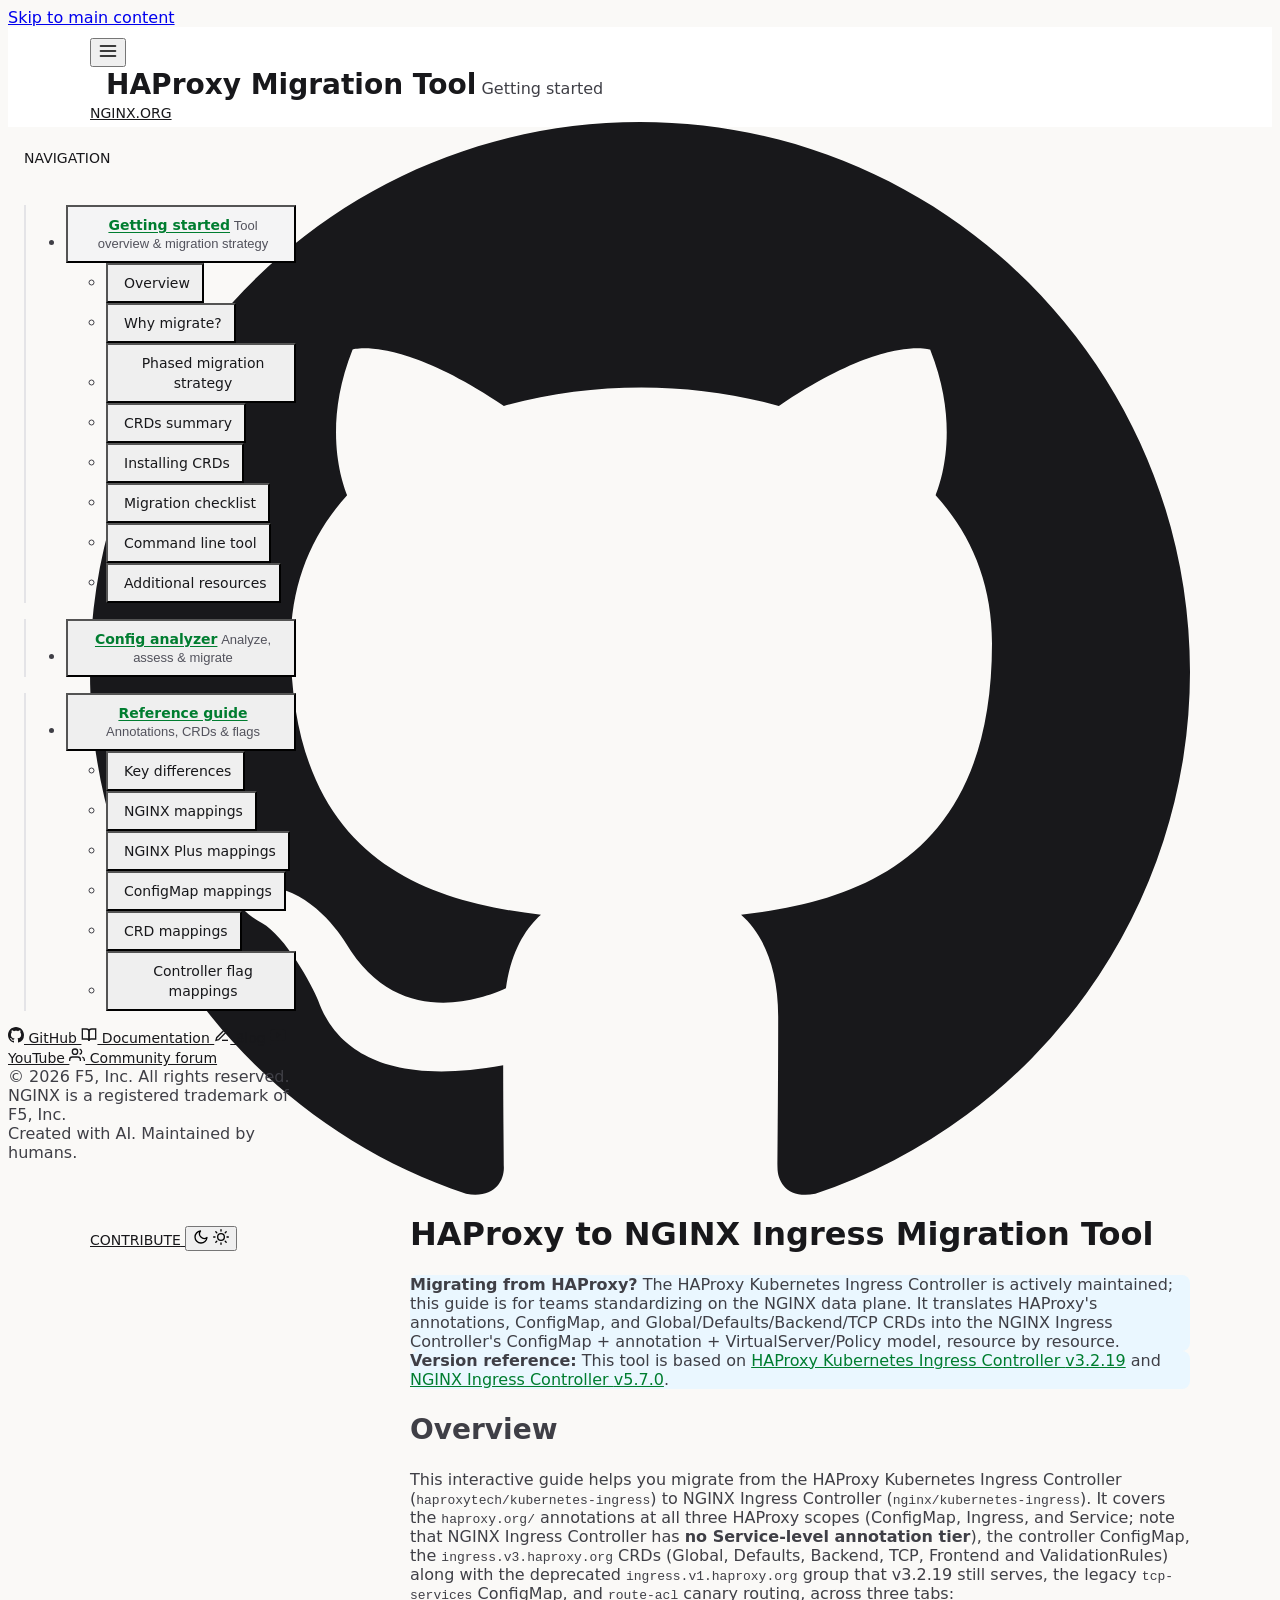
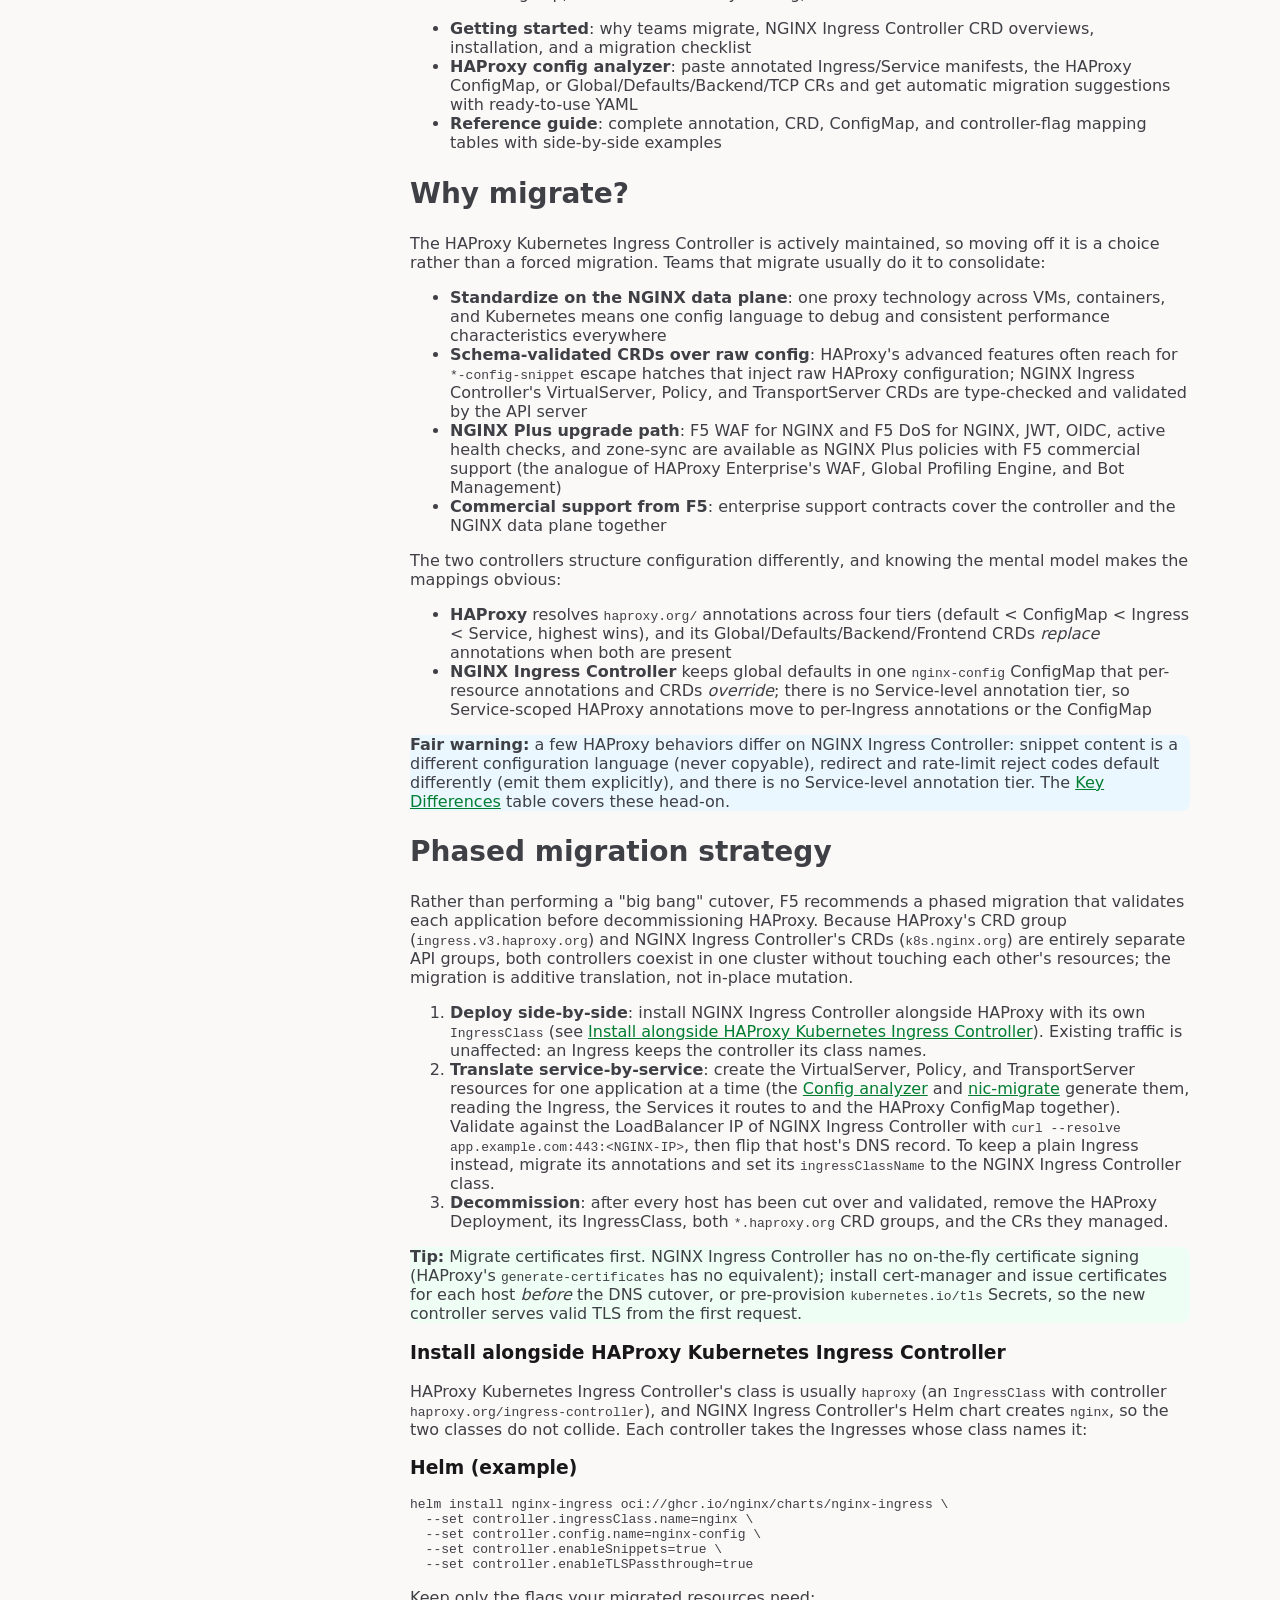
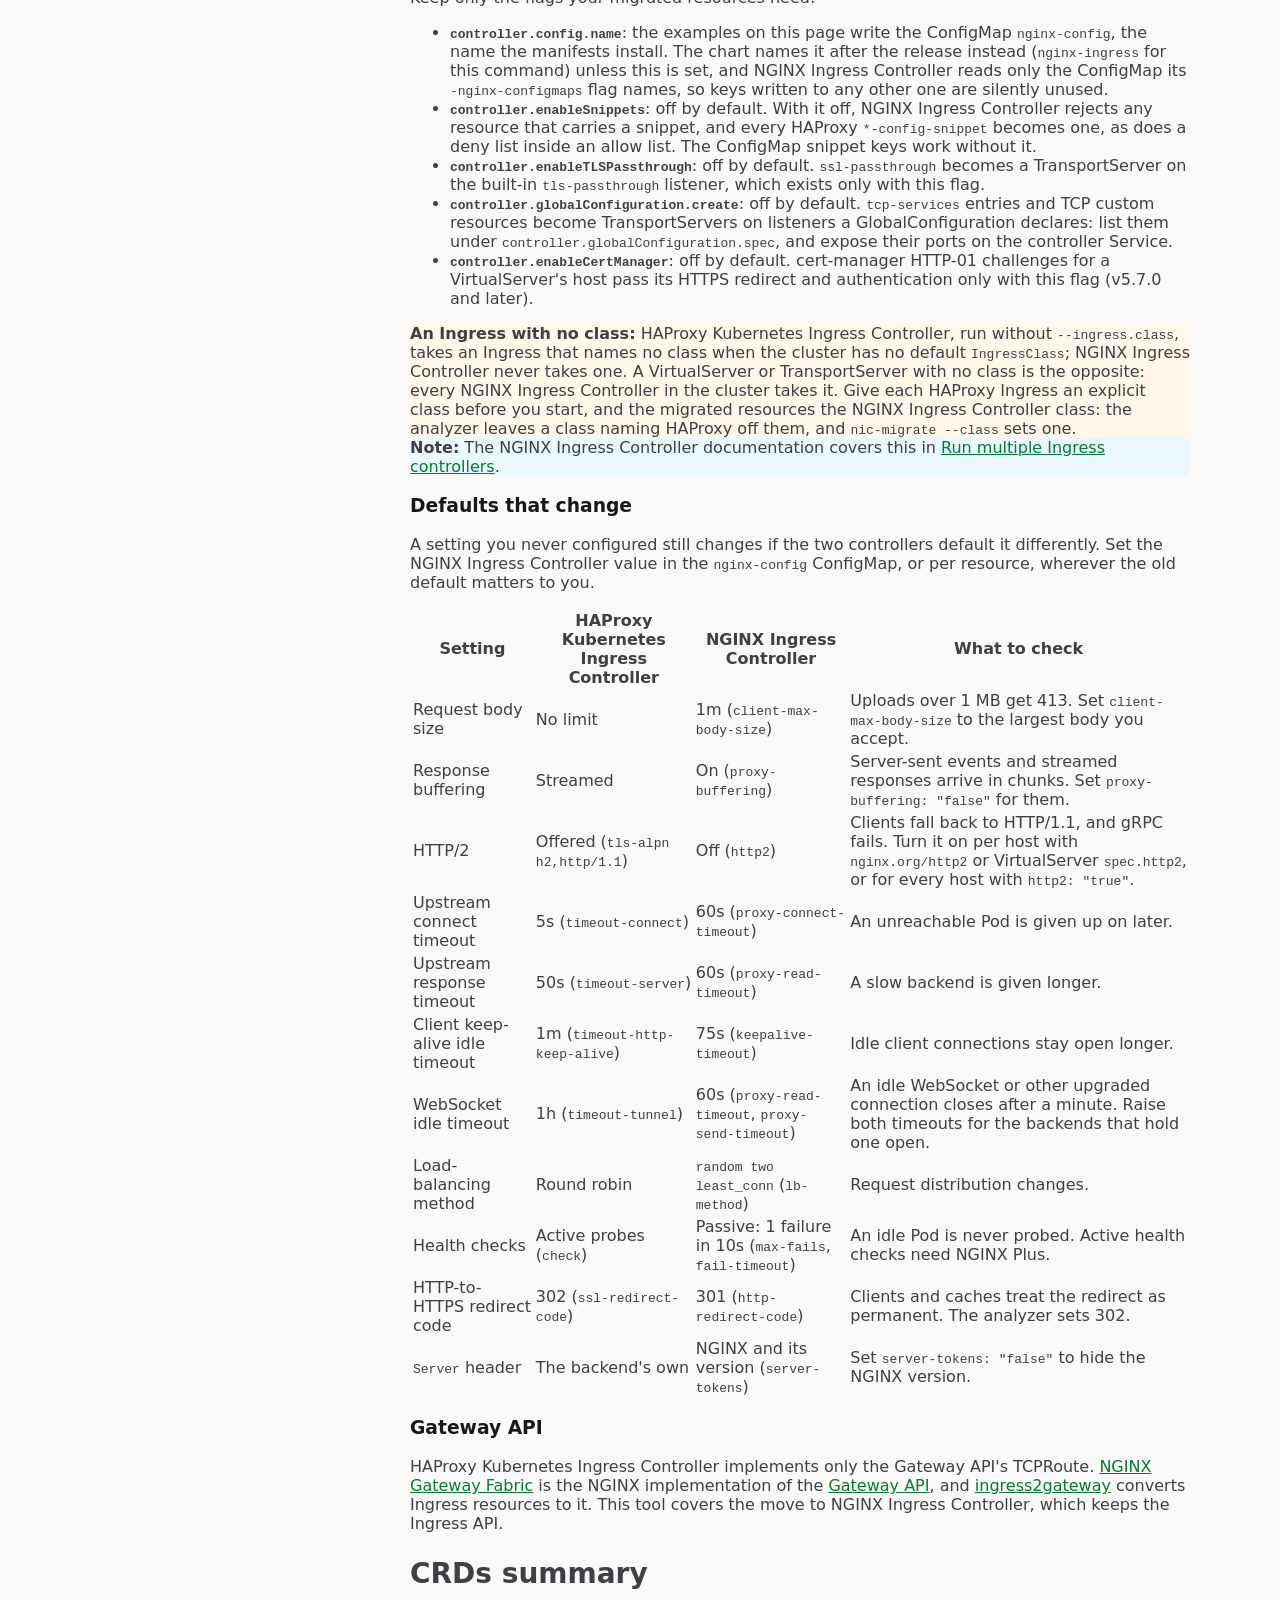
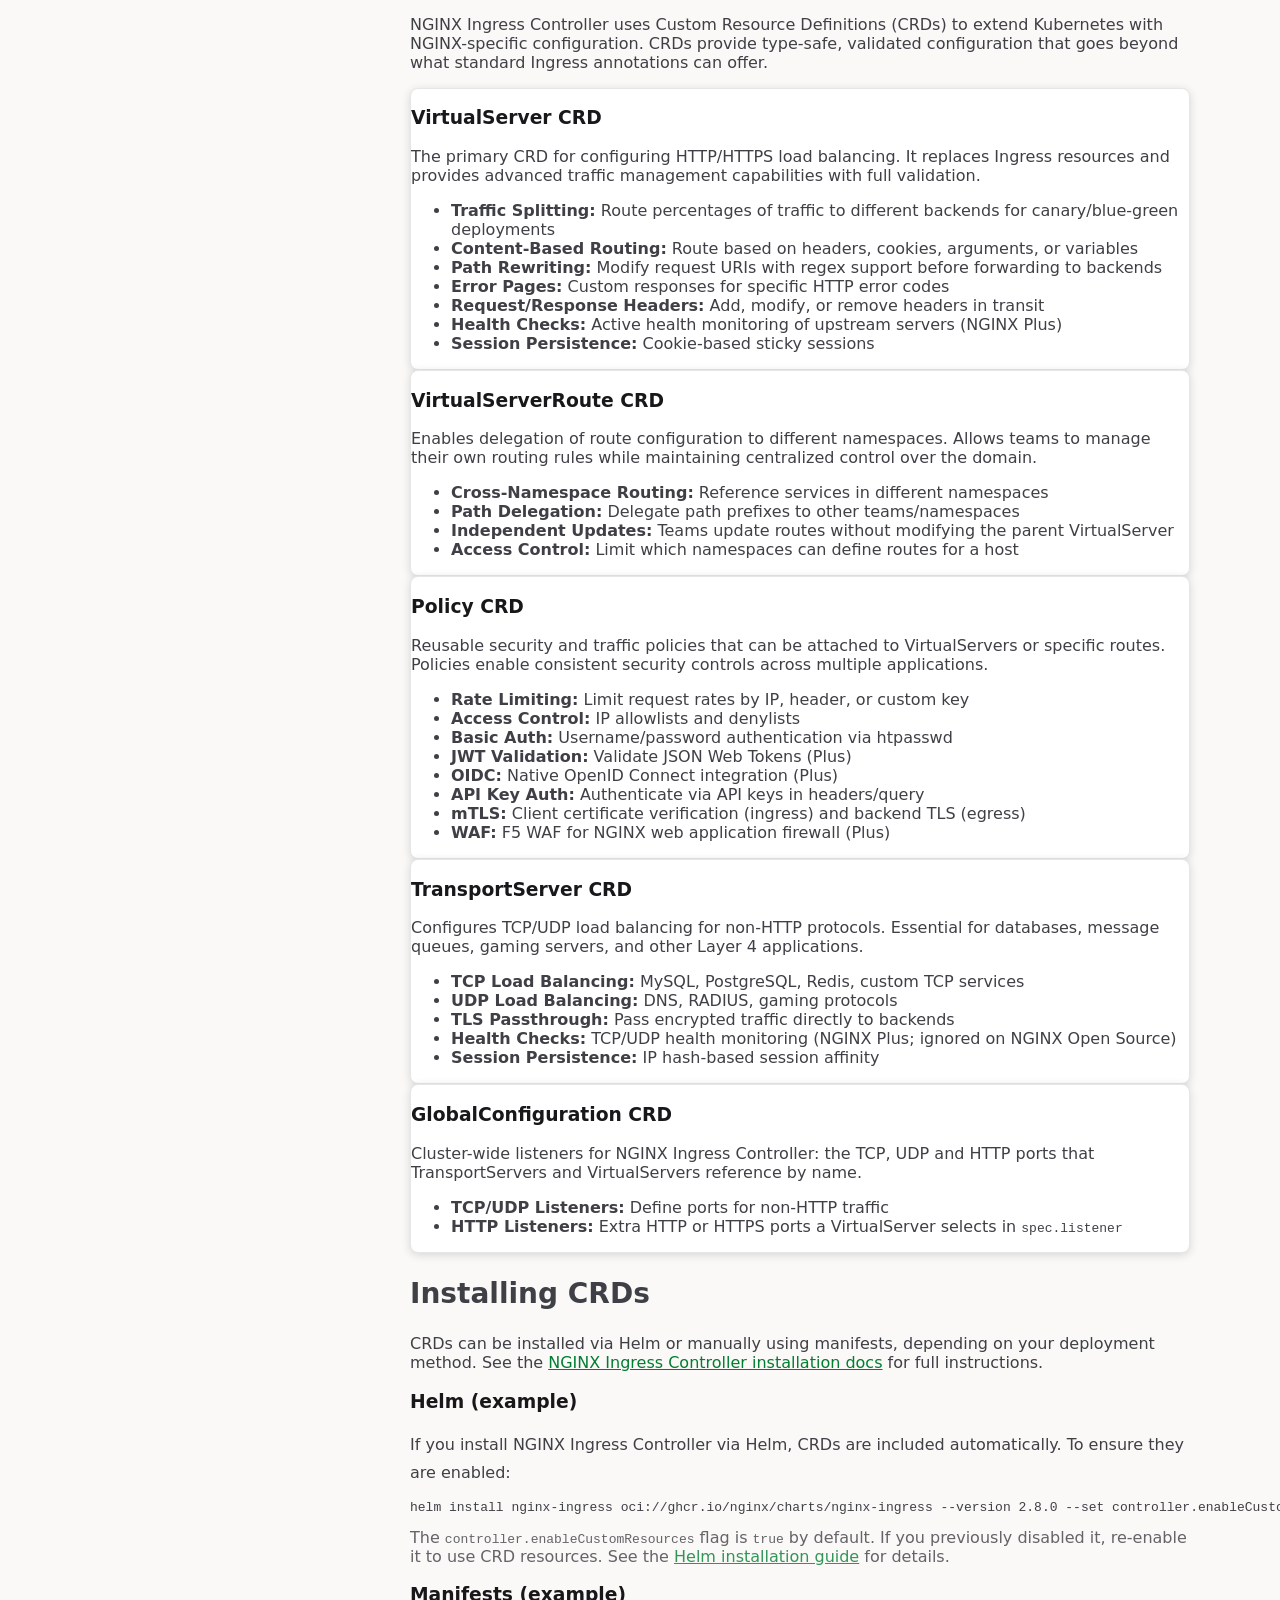
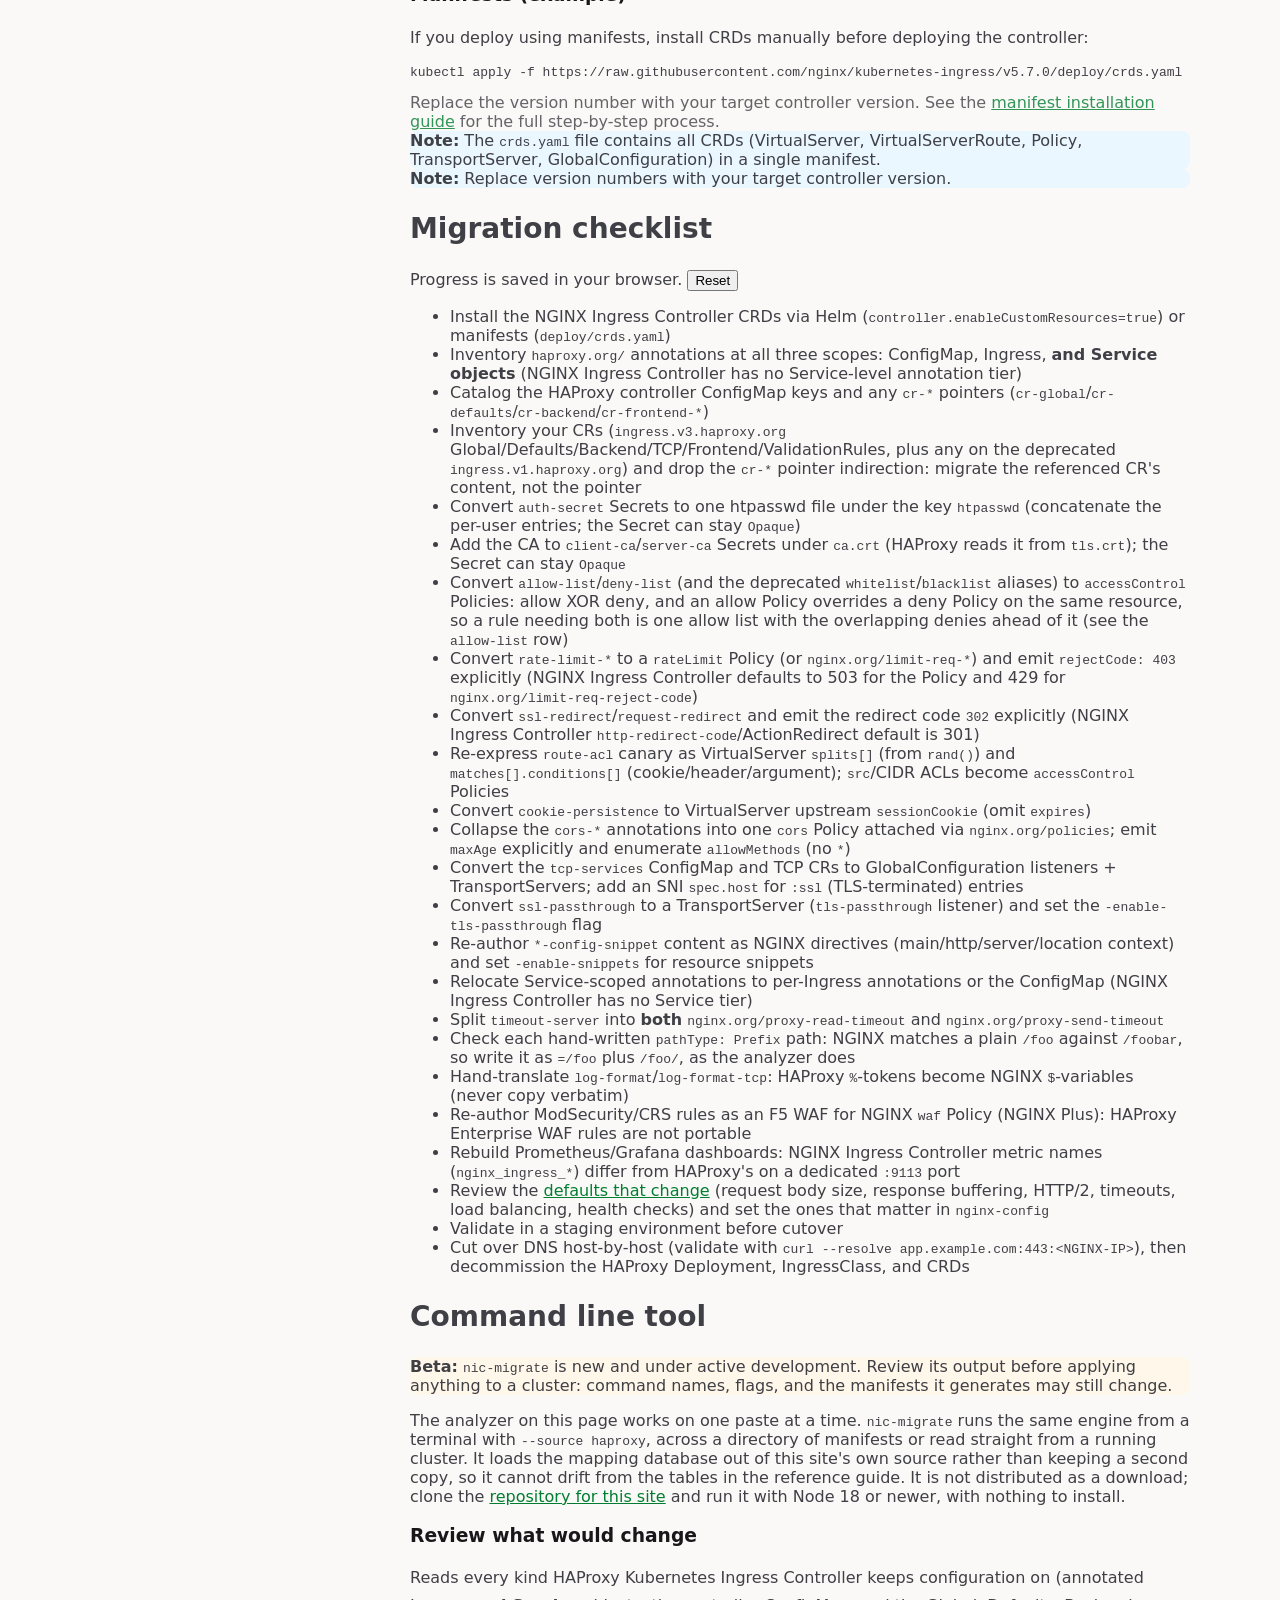
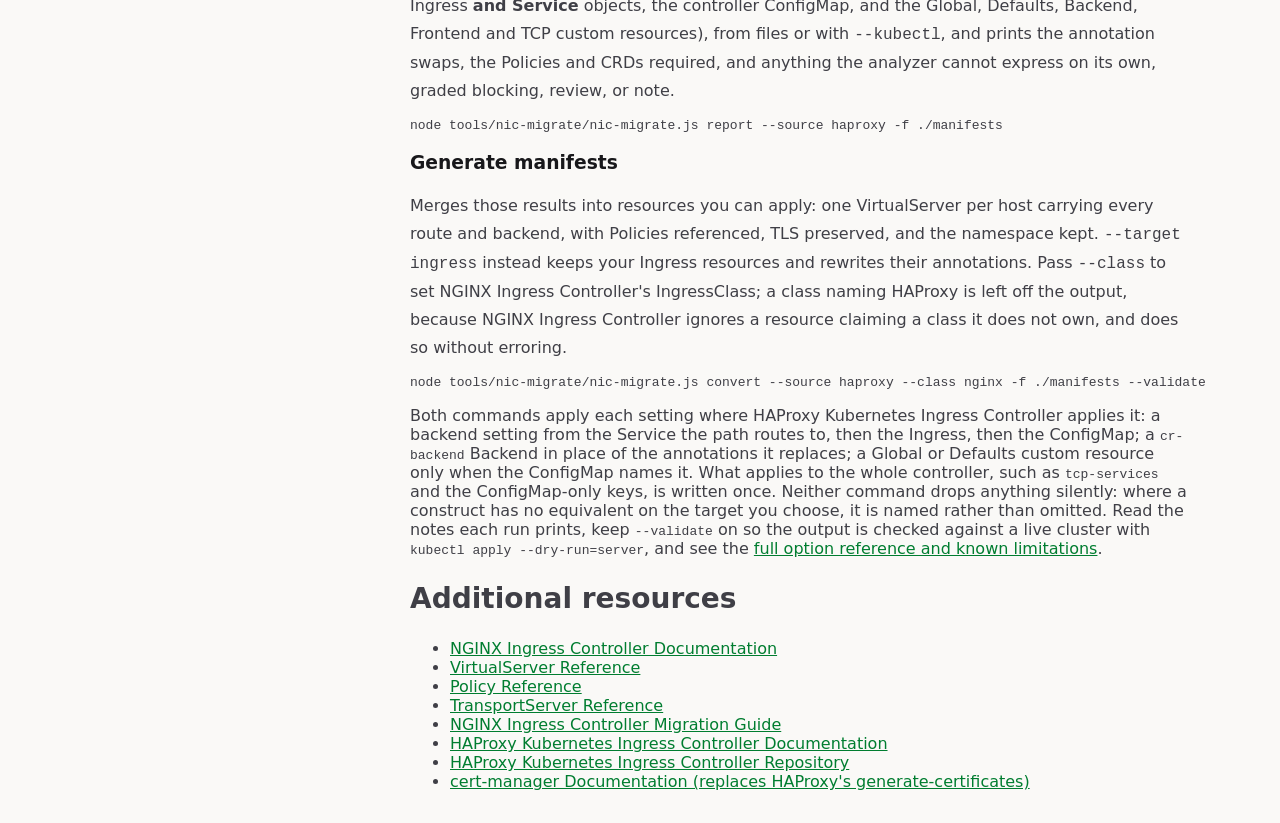
==== haproxy-migration.html @ e9cedb3a "preview: Mock up the site in the F5 docs theme, NGINX-branded A visual preview, not for main. It sho" ====
<!DOCTYPE html>
<html lang="en">
<head>
    <meta charset="UTF-8">
    <meta name="viewport" content="width=device-width, initial-scale=1.0">
    <meta name="theme-color" content="#FFFFFF" media="(prefers-color-scheme: light)">
    <meta name="theme-color" content="#0F1E57" media="(prefers-color-scheme: dark)">
    <meta name="color-scheme" content="light dark">
    <meta name="description" content="Migrate from the HAProxy Kubernetes Ingress Controller to NGINX Ingress Controller: config analyzer, annotation and CRD mappings, and migration examples.">
    <meta name="keywords" content="NGINX, Ingress, Kubernetes, HAProxy, Migration, Annotations, ConfigMap, CRD, VirtualServer, Policy">
    <meta name="author" content="F5, Inc.">
    <link rel="canonical" href="https://kubernetes.nginx.org/haproxy-migration.html">
    <meta property="og:title" content="HAProxy to NGINX Ingress Migration Tool">
    <meta property="og:description" content="Migrate from the HAProxy Kubernetes Ingress Controller to NGINX Ingress Controller: config analyzer, annotation and CRD mappings, and migration examples.">
    <meta property="og:url" content="https://kubernetes.nginx.org/haproxy-migration.html">
    <meta property="og:type" content="website">
    <meta property="og:image" content="https://kubernetes.nginx.org/assets/img/og-image.png">
    <meta property="og:image:width" content="1200">
    <meta property="og:image:height" content="630">
    <meta property="og:image:alt" content="HAProxy to NGINX Ingress Migration Tool — migrate from the HAProxy Kubernetes Ingress Controller to the NGINX Ingress Controller">
    <meta name="twitter:card" content="summary_large_image">
    <meta name="twitter:image" content="https://kubernetes.nginx.org/assets/img/og-image.png">
    <meta name="twitter:image:alt" content="HAProxy to NGINX Ingress Migration Tool — migrate from the HAProxy Kubernetes Ingress Controller to the NGINX Ingress Controller">
    <title>HAProxy to NGINX Ingress Migration Tool</title>
    <link rel="apple-touch-icon" href="assets/img/apple-touch-icon.png">
    <link rel="manifest" href="site.webmanifest">
    <script type="application/ld+json">
    {
        "@context": "https://schema.org",
        "@type": "WebApplication",
        "name": "HAProxy to NGINX Ingress Migration Tool",
        "url": "https://kubernetes.nginx.org/haproxy-migration.html",
        "description": "Migrate from the HAProxy Kubernetes Ingress Controller to NGINX Ingress Controller: config analyzer, annotation and CRD mappings, and migration examples.",
        "applicationCategory": "DeveloperApplication",
        "operatingSystem": "Any",
        "browserRequirements": "Requires JavaScript",
        "isAccessibleForFree": true,
        "publisher": {
            "@type": "Organization",
            "name": "F5, Inc.",
            "url": "https://www.f5.com/"
        }
    }
    </script>
    <link rel="icon" type="image/svg+xml" href="data:image/svg+xml,%3Csvg xmlns='http://www.w3.org/2000/svg' width='53' height='60' viewBox='0 0 53 60'%3E%3Cg transform='translate(-7.198 -0.359)'%3E%3Cpath fill='%23009639' d='M7.606,45.181a3.019,3.019,0,0,0,1.134,1.126L31.942,59.702a3.044,3.044,0,0,0,3.084,0L58.229,46.306a3.043,3.043,0,0,0,1.541-2.67V16.846a3.044,3.044,0,0,0-1.542-2.67L35.025,0.779a3.04,3.04,0,0,0-3.082,0L8.741,14.175a3.042,3.042,0,0,0-1.543,2.67V43.637a3.025,3.025,0,0,0,.407,1.544'/%3E%3Cpath fill='%23fff' d='M26.055,40.439a2.984,2.984,0,0,1-5.968,0l.003-20.483a3.111,3.111,0,0,1,3.388-2.899,5.306,5.306,0,0,1,4.067,1.819l.902,1.079L40.914,34.874V20.041a2.984,2.984,0,1,1,5.968,0l-.004,20.481a3.111,3.111,0,0,1-3.388,2.899,5.303,5.303,0,0,1-4.067-1.819L26.054,25.606V40.44Z'/%3E%3C/g%3E%3C/svg%3E">
    <!-- The site's only webfont. Preloaded because the @font-face that requests it lives
         inside shared.css, so the browser cannot discover it until that stylesheet has
         downloaded and parsed. crossorigin is required even though the file is same-origin:
         fonts are always fetched in CORS mode, and omitting it fetches the file twice. -->
    <link rel="preload" href="assets/fonts/InterVariable-subset.woff2" as="font" type="font/woff2" crossorigin>
    <link rel="stylesheet" href="assets/css/tokens.css">
    <link rel="stylesheet" href="assets/css/shared.css">
    <link rel="stylesheet" href="assets/css/migration.css">
    <link rel="stylesheet" href="assets/f5docs/f5-docs-theme.css">
    <!-- Without JS the inactive tool pages stay hidden; stack them so the
         static reference content is readable. -->
    <noscript><style>.tool-page[hidden] { display: block; }</style></noscript>
    <script>try{let s=localStorage.getItem('darkMode');if(s==='1'||(s===null&&window.matchMedia&&window.matchMedia('(prefers-color-scheme: dark)').matches))document.documentElement.classList.add('dark-mode')}catch(e){}</script>
    <!-- defer: fetch starts with the first HTML chunk instead of after the whole
         document; execution order and after-parse timing keep the
         classic-script/globals convention working. Load order matters:
         shared.js (shared globals) → migration-haproxy.js (defines
         window.MIGRATION_SOURCE) → migration-core.js (the shared engine). -->
    <script defer src="assets/js/shared.js"></script>
    <script defer src="assets/js/migration-haproxy.js"></script>
    <script defer src="assets/js/migration-core.js"></script>
</head>
<body>
    <noscript><div class="noscript-warning">This tool requires JavaScript for the config analyzer, navigation, and interactive features.</div></noscript>
    <a href="#main-content" class="skip-link">Skip to main content</a>
    <div class="sr-only" aria-live="polite" id="page-announce"></div>

    <!-- ── Top Bar ── -->
    <nav class="topbar" aria-label="Top navigation">
        <div class="topbar-left">
            <button class="menu-toggle" id="menuToggle" aria-label="Toggle sidebar navigation" aria-expanded="false" aria-controls="sidebar">
                <svg aria-hidden="true" width="20" height="20" viewBox="0 0 24 24" fill="none" stroke="currentColor" stroke-width="2" stroke-linecap="round"><path d="M3 12h18M3 6h18M3 18h18"/></svg>
            </button>
            <a class="topbar-brand" href="index.html">
                <svg class="brand-logo" viewBox="0 0 644.5965344 182.2748198" width="99" height="28" role="img" aria-label="NGINX, sponsored by F5"><use href="assets/img/nginx-logo.svg#logo"/></svg>
            </a>
            <div class="topbar-heading">
                <span class="topbar-eyebrow">HAProxy Migration Tool</span>
                <span class="mobile-breadcrumb" id="mobileBreadcrumb">Getting started</span>
            </div>
        </div>
        <div class="topbar-right">
            <a class="topbar-link hide-mobile" href="https://nginx.org" target="_blank" rel="noopener" aria-label="Visit nginx.org">
                <svg aria-hidden="true" class="nginx-glyph" viewBox="0 0 53 60"><g transform="translate(-7.198 -0.359)"><path fill="#009639" d="M7.606,45.181a3.019,3.019,0,0,0,1.134,1.126L31.942,59.702a3.044,3.044,0,0,0,3.084,0L58.229,46.306a3.043,3.043,0,0,0,1.541-2.67V16.846a3.044,3.044,0,0,0-1.542-2.67L35.025,0.779a3.04,3.04,0,0,0-3.082,0L8.741,14.175a3.042,3.042,0,0,0-1.543,2.67V43.637a3.025,3.025,0,0,0,.407,1.544"/><path fill="#fff" d="M26.055,40.439a2.984,2.984,0,0,1-5.968,0l.003-20.483a3.111,3.111,0,0,1,3.388-2.899,5.306,5.306,0,0,1,4.067,1.819l.902,1.079L40.914,34.874V20.041a2.984,2.984,0,1,1,5.968,0l-.004,20.481a3.111,3.111,0,0,1-3.388,2.899,5.303,5.303,0,0,1-4.067-1.819L26.054,25.606V40.44Z"/></g></svg>
                <span class="topbar-link-label">nginx.org</span>
            </a>
            <a class="topbar-link" href="https://github.com/nginx/kubernetes.nginx.org" target="_blank" rel="noopener" aria-label="Contribute on GitHub">
                <svg aria-hidden="true" viewBox="0 0 24 24" fill="currentColor"><path d="M12 0C5.37 0 0 5.37 0 12c0 5.31 3.435 9.795 8.205 11.385.6.105.825-.255.825-.57 0-.285-.015-1.23-.015-2.235-3.015.555-3.795-.735-4.035-1.41-.135-.345-.72-1.41-1.23-1.695-.42-.225-1.02-.78-.015-.795.945-.015 1.62.87 1.845 1.23 1.08 1.815 2.805 1.305 3.495.99.105-.78.42-1.305.765-1.605-2.67-.3-5.46-1.335-5.46-5.925 0-1.305.465-2.385 1.23-3.225-.12-.3-.54-1.53.12-3.18 0 0 1.005-.315 3.3 1.23.96-.27 1.98-.405 3-.405s2.04.135 3 .405c2.295-1.56 3.3-1.23 3.3-1.23.66 1.65.24 2.88.12 3.18.765.84 1.23 1.905 1.23 3.225 0 4.605-2.805 5.625-5.475 5.925.435.375.81 1.095.81 2.22 0 1.605-.015 2.895-.015 3.3 0 .315.225.69.825.57A12.02 12.02 0 0024 12c0-6.63-5.37-12-12-12z"/></svg>
                <span class="topbar-link-label">Contribute</span>
            </a>
            <button class="dark-toggle" id="darkToggle" aria-label="Dark mode" aria-pressed="false">
                <svg aria-hidden="true" class="dark-icon-moon" width="16" height="16" viewBox="0 0 24 24" fill="none" stroke="currentColor" stroke-width="2" stroke-linecap="round" stroke-linejoin="round"><path d="M21 12.79A9 9 0 1111.21 3 7 7 0 0021 12.79z"/></svg>
                <svg aria-hidden="true" class="dark-icon-sun" width="16" height="16" viewBox="0 0 24 24" fill="none" stroke="currentColor" stroke-width="2" stroke-linecap="round" stroke-linejoin="round"><circle cx="12" cy="12" r="5"/><line x1="12" y1="1" x2="12" y2="3"/><line x1="12" y1="21" x2="12" y2="23"/><line x1="4.22" y1="4.22" x2="5.64" y2="5.64"/><line x1="18.36" y1="18.36" x2="19.78" y2="19.78"/><line x1="1" y1="12" x2="3" y2="12"/><line x1="21" y1="12" x2="23" y2="12"/><line x1="4.22" y1="19.78" x2="5.64" y2="18.36"/><line x1="18.36" y1="5.64" x2="19.78" y2="4.22"/></svg>
            </button>
        </div>
    </nav>

    <div class="layout">
        <!-- ── Sidebar Backdrop ── -->
        <div class="sidebar-backdrop" id="sidebarBackdrop" aria-hidden="true"></div>

        <!-- ── Sidebar ── -->
        <aside class="sidebar" id="sidebar" aria-label="Section navigation">
            <section class="sidebar-section">
                <ul class="sidebar-nav">
                    <li>
                        <button class="sidebar-link active" data-page="getting-started" aria-expanded="true" aria-controls="subnav-getting-started">
                            <span class="dot"></span>
                            <span class="sidebar-link-text">
                                <span class="sidebar-link-name">Getting started</span>
                                <span class="sidebar-link-desc">Tool overview &amp; migration strategy</span>
                            </span>
                        </button>
                        <ul class="sidebar-subnav open" id="subnav-getting-started">
                            <li><button class="sidebar-link" data-section="overview"><span class="dot"></span><span class="sidebar-link-name">Overview</span></button></li>
                            <li><button class="sidebar-link" data-section="why-migrate"><span class="dot"></span><span class="sidebar-link-name">Why migrate?</span></button></li>
                            <li><button class="sidebar-link" data-section="phased-migration"><span class="dot"></span><span class="sidebar-link-name">Phased migration strategy</span></button></li>
                            <li><button class="sidebar-link" data-section="features"><span class="dot"></span><span class="sidebar-link-name">CRDs summary</span></button></li>
                            <li><button class="sidebar-link" data-section="installation"><span class="dot"></span><span class="sidebar-link-name">Installing CRDs</span></button></li>
                            <li><button class="sidebar-link" data-section="checklist"><span class="dot"></span><span class="sidebar-link-name">Migration checklist</span></button></li>
                            <li><button class="sidebar-link" data-section="cli"><span class="dot"></span><span class="sidebar-link-name">Command line tool</span></button></li>
                            <li><button class="sidebar-link" data-section="resources"><span class="dot"></span><span class="sidebar-link-name">Additional resources</span></button></li>
                        </ul>
                    </li>
                </ul>
            </section>
            <section class="sidebar-section">
                <ul class="sidebar-nav">
                    <li><button class="sidebar-link" data-page="analyzer">
                        <span class="dot"></span>
                        <span class="sidebar-link-text">
                            <span class="sidebar-link-name">Config analyzer</span>
                            <span class="sidebar-link-desc">Analyze, assess &amp; migrate</span>
                        </span>
                    </button></li>
                </ul>
            </section>
            <section class="sidebar-section">
                <ul class="sidebar-nav">
                    <li>
                        <button class="sidebar-link" data-page="reference" aria-expanded="false" aria-controls="subnav-reference">
                            <span class="dot"></span>
                            <span class="sidebar-link-text">
                                <span class="sidebar-link-name">Reference guide</span>
                                <span class="sidebar-link-desc">Annotations, CRDs &amp; flags</span>
                            </span>
                        </button>
                        <ul class="sidebar-subnav" id="subnav-reference">
                            <li><button class="sidebar-link" data-section="differences"><span class="dot"></span><span class="sidebar-link-name">Key differences</span></button></li>
                            <li><button class="sidebar-link" data-section="mappings"><span class="dot"></span><span class="sidebar-link-name">NGINX mappings</span></button></li>
                            <li><button class="sidebar-link" data-section="plus-mappings"><span class="dot"></span><span class="sidebar-link-name">NGINX Plus mappings</span></button></li>
                            <li><button class="sidebar-link" data-section="configmap-mappings"><span class="dot"></span><span class="sidebar-link-name">ConfigMap mappings</span></button></li>
                            <li><button class="sidebar-link" data-section="crd-mappings"><span class="dot"></span><span class="sidebar-link-name">CRD mappings</span></button></li>
                            <li><button class="sidebar-link" data-section="flag-mappings"><span class="dot"></span><span class="sidebar-link-name">Controller flag mappings</span></button></li>
                        </ul>
                    </li>
                </ul>
            </section>
            <div class="sidebar-ext-links">
                <a class="sidebar-ext" href="https://github.com/nginx" target="_blank" rel="noopener">
                    <svg aria-hidden="true" width="16" height="16" viewBox="0 0 24 24" fill="currentColor"><path d="M12 0C5.37 0 0 5.37 0 12c0 5.31 3.435 9.795 8.205 11.385.6.105.825-.255.825-.57 0-.285-.015-1.23-.015-2.235-3.015.555-3.795-.735-4.035-1.41-.135-.345-.72-1.41-1.23-1.695-.42-.225-1.02-.78-.015-.795.945-.015 1.62.87 1.845 1.23 1.08 1.815 2.805 1.305 3.495.99.105-.78.42-1.305.765-1.605-2.67-.3-5.46-1.335-5.46-5.925 0-1.305.465-2.385 1.23-3.225-.12-.3-.54-1.53.12-3.18 0 0 1.005-.315 3.3 1.23.96-.27 1.98-.405 3-.405s2.04.135 3 .405c2.295-1.56 3.3-1.23 3.3-1.23.66 1.65.24 2.88.12 3.18.765.84 1.23 1.905 1.23 3.225 0 4.605-2.805 5.625-5.475 5.925.435.375.81 1.095.81 2.22 0 1.605-.015 2.895-.015 3.3 0 .315.225.69.825.57A12.02 12.02 0 0024 12c0-6.63-5.37-12-12-12z"/></svg>
                    GitHub
                </a>
                <a class="sidebar-ext" href="https://docs.nginx.com" target="_blank" rel="noopener">
                    <svg aria-hidden="true" width="16" height="16" viewBox="0 0 24 24" fill="none" stroke="currentColor" stroke-width="2"><path d="M2 3h6a4 4 0 014 4v14a3 3 0 00-3-3H2z"/><path d="M22 3h-6a4 4 0 00-4 4v14a3 3 0 013-3h7z"/></svg>
                    Documentation
                </a>
                <a class="sidebar-ext" href="https://blog.nginx.org" target="_blank" rel="noopener">
                    <svg aria-hidden="true" width="16" height="16" viewBox="0 0 24 24" fill="none" stroke="currentColor" stroke-width="2"><path d="M12 20h9"/><path d="M16.5 3.5a2.121 2.121 0 013 3L7 19l-4 1 1-4L16.5 3.5z"/></svg>
                    Blog
                </a>
                <a class="sidebar-ext" href="https://www.youtube.com/@nginx_official" target="_blank" rel="noopener">
                    <svg aria-hidden="true" width="16" height="16" viewBox="0 0 24 24" fill="currentColor"><path d="M23.498 6.186a3.016 3.016 0 00-2.122-2.136C19.505 3.545 12 3.545 12 3.545s-7.505 0-9.377.505A3.017 3.017 0 00.502 6.186C0 8.07 0 12 0 12s0 3.93.502 5.814a3.016 3.016 0 002.122 2.136c1.871.505 9.376.505 9.376.505s7.505 0 9.377-.505a3.015 3.015 0 002.122-2.136C24 15.93 24 12 24 12s0-3.93-.502-5.814zM9.545 15.568V8.432L15.818 12l-6.273 3.568z"/></svg>
                    YouTube
                </a>
                <a class="sidebar-ext" href="https://community.nginx.org" target="_blank" rel="noopener">
                    <svg aria-hidden="true" width="16" height="16" viewBox="0 0 24 24" fill="none" stroke="currentColor" stroke-width="2"><path d="M17 21v-2a4 4 0 00-4-4H5a4 4 0 00-4 4v2"/><circle cx="9" cy="7" r="4"/><path d="M23 21v-2a4 4 0 00-3-3.87"/><path d="M16 3.13a4 4 0 010 7.75"/></svg>
                    Community forum
                </a>
            </div>
            <div class="sidebar-copyright">
                &copy; <span id="copyright-year">2026</span> F5, Inc. All rights reserved.
                <div class="sidebar-trademark">NGINX is a registered trademark of F5, Inc.</div>
                <div class="sidebar-tagline">Created with AI. Maintained by humans.</div>
            </div>
        </aside>

        <!-- ── Main Content ── -->
        <main class="main" id="main-content" role="main" aria-label="Migration tool content">
        <h1 class="sr-only">HAProxy to NGINX Ingress Migration Tool</h1>
        <div class="main-inner">

        <div class="tool-page active" id="page-getting-started">
        <div class="info-box note" style="margin: 0 0 var(--space-2x);"><strong>Migrating from HAProxy?</strong> The HAProxy Kubernetes Ingress Controller is actively maintained; this guide is for teams standardizing on the NGINX data plane. It translates HAProxy's annotations, ConfigMap, and Global/Defaults/Backend/TCP CRDs into the NGINX Ingress Controller's ConfigMap + annotation + VirtualServer/Policy model, resource by resource.</div>
        <div class="info-box note" style="margin: 0 0 var(--space-3x);"><strong>Version reference:</strong> This tool is based on <a data-haproxy-release-link href="https://github.com/haproxytech/kubernetes-ingress/releases/tag/v3.2.19" target="_blank" rel="noopener">HAProxy Kubernetes Ingress Controller <span data-haproxy-version>v3.2.19</span></a> and <a data-nic-release-link href="https://github.com/nginx/kubernetes-ingress/releases/tag/v5.7.0" target="_blank" rel="noopener">NGINX Ingress Controller <span data-nic-version>v5.7.0</span></a>.</div>

        <section id="overview">
            <h2 id="migration-overview">Overview</h2>
            <p>This interactive guide helps you migrate from the HAProxy Kubernetes Ingress Controller (<code>haproxytech/kubernetes-ingress</code>) to NGINX Ingress Controller (<code>nginx/kubernetes-ingress</code>). It covers the <code>haproxy.org/</code> annotations at all three HAProxy scopes (ConfigMap, Ingress, and Service; note that NGINX Ingress Controller has <strong>no Service-level annotation tier</strong>), the controller ConfigMap, the <code>ingress.v3.haproxy.org</code> CRDs (Global, Defaults, Backend, TCP, Frontend and ValidationRules) along with the deprecated <code>ingress.v1.haproxy.org</code> group that v3.2.19 still serves, the legacy <code>tcp-services</code> ConfigMap, and <code>route-acl</code> canary routing, across three tabs:</p>
            <ul class="doc-list">
                <li><strong>Getting started</strong>: why teams migrate, NGINX Ingress Controller CRD overviews, installation, and a migration checklist</li>
                <li><strong>HAProxy config analyzer</strong>: paste annotated Ingress/Service manifests, the HAProxy ConfigMap, or Global/Defaults/Backend/TCP CRs and get automatic migration suggestions with ready-to-use YAML</li>
                <li><strong>Reference guide</strong>: complete annotation, CRD, ConfigMap, and controller-flag mapping tables with side-by-side examples</li>
            </ul>
        </section>

        <section id="why-migrate">
            <h2 id="why-migrate-heading">Why migrate?</h2>
            <p>The HAProxy Kubernetes Ingress Controller is actively maintained, so moving off it is a choice rather than a forced migration. Teams that migrate usually do it to consolidate:</p>
            <ul class="doc-list">
                <li><strong>Standardize on the NGINX data plane</strong>: one proxy technology across VMs, containers, and Kubernetes means one config language to debug and consistent performance characteristics everywhere</li>
                <li><strong>Schema-validated CRDs over raw config</strong>: HAProxy's advanced features often reach for <code>*-config-snippet</code> escape hatches that inject raw HAProxy configuration; NGINX Ingress Controller's VirtualServer, Policy, and TransportServer CRDs are type-checked and validated by the API server</li>
                <li><strong>NGINX Plus upgrade path</strong>: F5 WAF for NGINX and F5 DoS for NGINX, JWT, OIDC, active health checks, and zone-sync are available as NGINX Plus policies with F5 commercial support (the analogue of HAProxy Enterprise's WAF, Global Profiling Engine, and Bot Management)</li>
                <li><strong>Commercial support from F5</strong>: enterprise support contracts cover the controller and the NGINX data plane together</li>
            </ul>
            <p>The two controllers structure configuration differently, and knowing the mental model makes the mappings obvious:</p>
            <ul class="doc-list">
                <li><strong>HAProxy</strong> resolves <code>haproxy.org/</code> annotations across four tiers (default &lt; ConfigMap &lt; Ingress &lt; Service, highest wins), and its Global/Defaults/Backend/Frontend CRDs <em>replace</em> annotations when both are present</li>
                <li><strong>NGINX Ingress Controller</strong> keeps global defaults in one <code>nginx-config</code> ConfigMap that per-resource annotations and CRDs <em>override</em>; there is no Service-level annotation tier, so Service-scoped HAProxy annotations move to per-Ingress annotations or the ConfigMap</li>
            </ul>
            <div class="info-box note"><strong>Fair warning:</strong> a few HAProxy behaviors differ on NGINX Ingress Controller: snippet content is a different configuration language (never copyable), redirect and rate-limit reject codes default differently (emit them explicitly), and there is no Service-level annotation tier. The <a href="#differences" data-action="showPage" data-page="reference">Key Differences</a> table covers these head-on.</div>
        </section>

        <section id="phased-migration">
            <h2 id="phased-migration-strategy">Phased migration strategy</h2>
            <p>Rather than performing a "big bang" cutover, F5 recommends a phased migration that validates each application before decommissioning HAProxy. Because HAProxy's CRD group (<code>ingress.v3.haproxy.org</code>) and NGINX Ingress Controller's CRDs (<code>k8s.nginx.org</code>) are entirely separate API groups, both controllers coexist in one cluster without touching each other's resources; the migration is additive translation, not in-place mutation.</p>
            <ol class="doc-list">
                <li><strong>Deploy side-by-side</strong>: install NGINX Ingress Controller alongside HAProxy with its own <code>IngressClass</code> (see <a href="#side-by-side-install">Install alongside HAProxy Kubernetes Ingress Controller</a>). Existing traffic is unaffected: an Ingress keeps the controller its class names.</li>
                <li><strong>Translate service-by-service</strong>: create the VirtualServer, Policy, and TransportServer resources for one application at a time (the <a href="#analyzer" data-action="showPage" data-page="analyzer">Config analyzer</a> and <a href="#cli">nic-migrate</a> generate them, reading the Ingress, the Services it routes to and the HAProxy ConfigMap together). Validate against the LoadBalancer IP of NGINX Ingress Controller with <code>curl --resolve app.example.com:443:&lt;NGINX-IP&gt;</code>, then flip that host's DNS record. To keep a plain Ingress instead, migrate its annotations and set its <code>ingressClassName</code> to the NGINX Ingress Controller class.</li>
                <li><strong>Decommission</strong>: after every host has been cut over and validated, remove the HAProxy Deployment, its IngressClass, both <code>*.haproxy.org</code> CRD groups, and the CRs they managed.</li>
            </ol>
            <div class="info-box tip"><strong>Tip:</strong> Migrate certificates first. NGINX Ingress Controller has no on-the-fly certificate signing (HAProxy's <code>generate-certificates</code> has no equivalent); install cert-manager and issue certificates for each host <em>before</em> the DNS cutover, or pre-provision <code>kubernetes.io/tls</code> Secrets, so the new controller serves valid TLS from the first request.</div>

            <h3 id="side-by-side-install">Install alongside HAProxy Kubernetes Ingress Controller</h3>
            <p>HAProxy Kubernetes Ingress Controller's class is usually <code>haproxy</code> (an <code>IngressClass</code> with controller <code>haproxy.org/ingress-controller</code>), and NGINX Ingress Controller's Helm chart creates <code>nginx</code>, so the two classes do not collide. Each controller takes the Ingresses whose class names it:</p>
            <div class="install-box"><h3>Helm (example)</h3>
                <pre><code>helm install nginx-ingress oci://ghcr.io/nginx/charts/nginx-ingress \
  --set controller.ingressClass.name=nginx \
  --set controller.config.name=nginx-config \
  --set controller.enableSnippets=true \
  --set controller.enableTLSPassthrough=true</code></pre>
            </div>
            <p>Keep only the flags your migrated resources need:</p>
            <ul class="doc-list">
                <li><strong><code>controller.config.name</code></strong>: the examples on this page write the ConfigMap <code>nginx-config</code>, the name the manifests install. The chart names it after the release instead (<code>nginx-ingress</code> for this command) unless this is set, and NGINX Ingress Controller reads only the ConfigMap its <code>-nginx-configmaps</code> flag names, so keys written to any other one are silently unused.</li>
                <li><strong><code>controller.enableSnippets</code></strong>: off by default. With it off, NGINX Ingress Controller rejects any resource that carries a snippet, and every HAProxy <code>*-config-snippet</code> becomes one, as does a deny list inside an allow list. The ConfigMap snippet keys work without it.</li>
                <li><strong><code>controller.enableTLSPassthrough</code></strong>: off by default. <code>ssl-passthrough</code> becomes a TransportServer on the built-in <code>tls-passthrough</code> listener, which exists only with this flag.</li>
                <li><strong><code>controller.globalConfiguration.create</code></strong>: off by default. <code>tcp-services</code> entries and TCP custom resources become TransportServers on listeners a GlobalConfiguration declares: list them under <code>controller.globalConfiguration.spec</code>, and expose their ports on the controller Service.</li>
                <li><strong><code>controller.enableCertManager</code></strong>: off by default. cert-manager HTTP-01 challenges for a VirtualServer's host pass its HTTPS redirect and authentication only with this flag (v5.7.0 and later).</li>
            </ul>
            <div class="info-box warning"><strong>An Ingress with no class:</strong> HAProxy Kubernetes Ingress Controller, run without <code>--ingress.class</code>, takes an Ingress that names no class when the cluster has no default <code>IngressClass</code>; NGINX Ingress Controller never takes one. A VirtualServer or TransportServer with no class is the opposite: every NGINX Ingress Controller in the cluster takes it. Give each HAProxy Ingress an explicit class before you start, and the migrated resources the NGINX Ingress Controller class: the analyzer leaves a class naming HAProxy off them, and <code>nic-migrate --class</code> sets one.</div>
            <div class="info-box note"><strong>Note:</strong> The NGINX Ingress Controller documentation covers this in <a href="https://docs.nginx.com/nginx-ingress-controller/install/multiple-controllers/" target="_blank" rel="noopener">Run multiple Ingress controllers</a>.</div>

            <h3 id="changed-defaults">Defaults that change</h3>
            <p>A setting you never configured still changes if the two controllers default it differently. Set the NGINX Ingress Controller value in the <code>nginx-config</code> ConfigMap, or per resource, wherever the old default matters to you.</p>
            <div class="table-wrapper">
                <table class="diff-table" aria-labelledby="changed-defaults">
                    <thead><tr><th scope="col">Setting</th><th scope="col">HAProxy Kubernetes Ingress Controller</th><th scope="col">NGINX Ingress Controller</th><th scope="col">What to check</th></tr></thead>
                    <tbody>
                        <tr><td>Request body size</td><td>No limit</td><td>1m (<code>client-max-body-size</code>)</td><td>Uploads over 1 MB get 413. Set <code>client-max-body-size</code> to the largest body you accept.</td></tr>
                        <tr><td>Response buffering</td><td>Streamed</td><td>On (<code>proxy-buffering</code>)</td><td>Server-sent events and streamed responses arrive in chunks. Set <code>proxy-buffering: "false"</code> for them.</td></tr>
                        <tr><td>HTTP/2</td><td>Offered (<code>tls-alpn</code> <code>h2,http/1.1</code>)</td><td>Off (<code>http2</code>)</td><td>Clients fall back to HTTP/1.1, and gRPC fails. Turn it on per host with <code>nginx.org/http2</code> or VirtualServer <code>spec.http2</code>, or for every host with <code>http2: "true"</code>.</td></tr>
                        <tr><td>Upstream connect timeout</td><td>5s (<code>timeout-connect</code>)</td><td>60s (<code>proxy-connect-timeout</code>)</td><td>An unreachable Pod is given up on later.</td></tr>
                        <tr><td>Upstream response timeout</td><td>50s (<code>timeout-server</code>)</td><td>60s (<code>proxy-read-timeout</code>)</td><td>A slow backend is given longer.</td></tr>
                        <tr><td>Client keep-alive idle timeout</td><td>1m (<code>timeout-http-keep-alive</code>)</td><td>75s (<code>keepalive-timeout</code>)</td><td>Idle client connections stay open longer.</td></tr>
                        <tr><td>WebSocket idle timeout</td><td>1h (<code>timeout-tunnel</code>)</td><td>60s (<code>proxy-read-timeout</code>, <code>proxy-send-timeout</code>)</td><td>An idle WebSocket or other upgraded connection closes after a minute. Raise both timeouts for the backends that hold one open.</td></tr>
                        <tr><td>Load-balancing method</td><td>Round robin</td><td><code>random two least_conn</code> (<code>lb-method</code>)</td><td>Request distribution changes.</td></tr>
                        <tr><td>Health checks</td><td>Active probes (<code>check</code>)</td><td>Passive: 1 failure in 10s (<code>max-fails</code>, <code>fail-timeout</code>)</td><td>An idle Pod is never probed. Active health checks need NGINX Plus.</td></tr>
                        <tr><td>HTTP-to-HTTPS redirect code</td><td>302 (<code>ssl-redirect-code</code>)</td><td>301 (<code>http-redirect-code</code>)</td><td>Clients and caches treat the redirect as permanent. The analyzer sets 302.</td></tr>
                        <tr><td><code>Server</code> header</td><td>The backend's own</td><td>NGINX and its version (<code>server-tokens</code>)</td><td>Set <code>server-tokens: "false"</code> to hide the NGINX version.</td></tr>
                    </tbody>
                </table>
            </div>

            <h3 id="gateway-api">Gateway API</h3>
            <p>HAProxy Kubernetes Ingress Controller implements only the Gateway API's TCPRoute. <a href="https://docs.nginx.com/nginx-gateway-fabric/" target="_blank" rel="noopener">NGINX Gateway Fabric</a> is the NGINX implementation of the <a href="https://gateway-api.sigs.k8s.io/" target="_blank" rel="noopener">Gateway API</a>, and <a href="https://github.com/kubernetes-sigs/ingress2gateway" target="_blank" rel="noopener">ingress2gateway</a> converts Ingress resources to it. This tool covers the move to NGINX Ingress Controller, which keeps the Ingress API.</p>
        </section>

        <!-- CRD Features Summary -->
        <section id="features">
            <h2 id="crd-features">CRDs summary</h2>
            <p>NGINX Ingress Controller uses Custom Resource Definitions (CRDs) to extend Kubernetes with NGINX-specific configuration. CRDs provide type-safe, validated configuration that goes beyond what standard Ingress annotations can offer.</p>

            <div class="feature-grid">
                <div class="feature-card">
                    <h3><span class="badge badge-virtualserver" style="margin:0 var(--space-base) 0 0; font-size: var(--fs-body-lg); line-height: var(--lh-body-lg); padding: var(--space-small) var(--space-2x);">VirtualServer CRD</span></h3>
                    <p class="description">The primary CRD for configuring HTTP/HTTPS load balancing. It replaces Ingress resources and provides advanced traffic management capabilities with full validation.</p>
                    <ul>
                        <li><strong>Traffic Splitting:</strong> Route percentages of traffic to different backends for canary/blue-green deployments</li>
                        <li><strong>Content-Based Routing:</strong> Route based on headers, cookies, arguments, or variables</li>
                        <li><strong>Path Rewriting:</strong> Modify request URIs with regex support before forwarding to backends</li>
                        <li><strong>Error Pages:</strong> Custom responses for specific HTTP error codes</li>
                        <li><strong>Request/Response Headers:</strong> Add, modify, or remove headers in transit</li>
                        <li><strong>Health Checks:</strong> Active health monitoring of upstream servers (NGINX Plus)</li>
                        <li><strong>Session Persistence:</strong> Cookie-based sticky sessions</li>
                    </ul>
                </div>

                <div class="feature-card">
                    <h3><span class="badge badge-virtualserverroute" style="margin:0 var(--space-base) 0 0; font-size: var(--fs-body-lg); line-height: var(--lh-body-lg); padding: var(--space-small) var(--space-2x);">VirtualServerRoute CRD</span></h3>
                    <p class="description">Enables delegation of route configuration to different namespaces. Allows teams to manage their own routing rules while maintaining centralized control over the domain.</p>
                    <ul>
                        <li><strong>Cross-Namespace Routing:</strong> Reference services in different namespaces</li>
                        <li><strong>Path Delegation:</strong> Delegate path prefixes to other teams/namespaces</li>
                        <li><strong>Independent Updates:</strong> Teams update routes without modifying the parent VirtualServer</li>
                        <li><strong>Access Control:</strong> Limit which namespaces can define routes for a host</li>
                    </ul>
                </div>

                <div class="feature-card">
                    <h3><span class="badge badge-policy" style="margin:0 var(--space-base) 0 0; font-size: var(--fs-body-lg); line-height: var(--lh-body-lg); padding: var(--space-small) var(--space-2x);">Policy CRD</span></h3>
                    <p class="description">Reusable security and traffic policies that can be attached to VirtualServers or specific routes. Policies enable consistent security controls across multiple applications.</p>
                    <ul>
                        <li><strong>Rate Limiting:</strong> Limit request rates by IP, header, or custom key</li>
                        <li><strong>Access Control:</strong> IP allowlists and denylists</li>
                        <li><strong>Basic Auth:</strong> Username/password authentication via htpasswd</li>
                        <li><strong>JWT Validation:</strong> Validate JSON Web Tokens (Plus)</li>
                        <li><strong>OIDC:</strong> Native OpenID Connect integration (Plus)</li>
                        <li><strong>API Key Auth:</strong> Authenticate via API keys in headers/query</li>
                        <li><strong>mTLS:</strong> Client certificate verification (ingress) and backend TLS (egress)</li>
                        <li><strong>WAF:</strong> F5 WAF for NGINX web application firewall (Plus)</li>
                    </ul>
                </div>

                <div class="feature-card">
                    <h3><span class="badge badge-transportserver" style="margin:0 var(--space-base) 0 0; font-size: var(--fs-body-lg); line-height: var(--lh-body-lg); padding: var(--space-small) var(--space-2x);">TransportServer CRD</span></h3>
                    <p class="description">Configures TCP/UDP load balancing for non-HTTP protocols. Essential for databases, message queues, gaming servers, and other Layer 4 applications.</p>
                    <ul>
                        <li><strong>TCP Load Balancing:</strong> MySQL, PostgreSQL, Redis, custom TCP services</li>
                        <li><strong>UDP Load Balancing:</strong> DNS, RADIUS, gaming protocols</li>
                        <li><strong>TLS Passthrough:</strong> Pass encrypted traffic directly to backends</li>
                        <li><strong>Health Checks:</strong> TCP/UDP health monitoring (NGINX Plus; ignored on NGINX Open Source)</li>
                        <li><strong>Session Persistence:</strong> IP hash-based session affinity</li>
                    </ul>
                </div>

                <div class="feature-card">
                    <h3><span class="badge badge-globalconfiguration" style="margin:0 var(--space-base) 0 0; font-size: var(--fs-body-lg); line-height: var(--lh-body-lg); padding: var(--space-small) var(--space-2x);">GlobalConfiguration CRD</span></h3>
                    <p class="description">Cluster-wide listeners for NGINX Ingress Controller: the TCP, UDP and HTTP ports that TransportServers and VirtualServers reference by name.</p>
                    <ul>
                        <li><strong>TCP/UDP Listeners:</strong> Define ports for non-HTTP traffic</li>
                        <li><strong>HTTP Listeners:</strong> Extra HTTP or HTTPS ports a VirtualServer selects in <code>spec.listener</code></li>
                    </ul>
                </div>
            </div>
        </section>

        <!-- Installation -->
        <section id="installation">
            <h2 id="installing-crds">Installing CRDs</h2>
            <p>CRDs can be installed via Helm or manually using manifests, depending on your deployment method. See the <a href="https://docs.nginx.com/nginx-ingress-controller/installation/" target="_blank" rel="noopener">NGINX Ingress Controller installation docs</a> for full instructions.</p>
            <div class="install-box"><h3>Helm (example)</h3>
                <p style="margin: 0 0 var(--space-2x); font-size: var(--fs-body); line-height: var(--lh-body);">If you install NGINX Ingress Controller via Helm, CRDs are included automatically. To ensure they are enabled:</p>
                <pre><code data-nic-helm-install>helm install nginx-ingress oci://ghcr.io/nginx/charts/nginx-ingress --version 2.8.0 --set controller.enableCustomResources=true</code></pre>
                <p style="margin: var(--space-2x) 0 0; font-size: var(--fs-caption); line-height: var(--lh-caption); opacity: 0.8;">The <code>controller.enableCustomResources</code> flag is <code>true</code> by default. If you previously disabled it, re-enable it to use CRD resources. See the <a href="https://docs.nginx.com/nginx-ingress-controller/install/helm/" target="_blank" rel="noopener">Helm installation guide</a> for details.</p>
            </div>
            <div class="install-box"><h3>Manifests (example)</h3>
                <p style="margin: 0 0 var(--space-2x); font-size: var(--fs-body); line-height: var(--lh-body);">If you deploy using manifests, install CRDs manually before deploying the controller:</p>
                <pre><code data-nic-crd-install>kubectl apply -f https://raw.githubusercontent.com/nginx/kubernetes-ingress/v5.7.0/deploy/crds.yaml</code></pre>
                <p style="margin: var(--space-2x) 0 0; font-size: var(--fs-caption); line-height: var(--lh-caption); opacity: 0.8;">Replace the version number with your target controller version. See the <a href="https://docs.nginx.com/nginx-ingress-controller/install/manifests/" target="_blank" rel="noopener">manifest installation guide</a> for the full step-by-step process.</p>
            </div>
            <div class="info-box note"><strong>Note:</strong> The <code>crds.yaml</code> file contains all CRDs (VirtualServer, VirtualServerRoute, Policy, TransportServer, GlobalConfiguration) in a single manifest.</div>
            <div class="info-box note"><strong>Note:</strong> Replace version numbers with your target controller version.</div>
        </section>

        <!-- Checklist -->
        <section id="checklist">
            <h2 id="migration-checklist">Migration checklist</h2>
            <div class="checklist-meta">
                <span class="checklist-progress" id="checklistProgress" aria-live="polite"></span>
                <span class="checklist-note">Progress is saved in your browser.</span>
                <button type="button" class="checklist-reset" id="checklistReset">Reset</button>
            </div>
            <ul class="checklist" id="migrationChecklist" role="group" aria-labelledby="migration-checklist">
                <li role="checkbox" aria-checked="false" tabindex="0" data-id="install-crds"><span>Install the NGINX Ingress Controller CRDs via Helm (<code>controller.enableCustomResources=true</code>) or manifests (<code>deploy/crds.yaml</code>)</span></li>
                <li role="checkbox" aria-checked="false" tabindex="0" data-id="inventory-annotations"><span>Inventory <code>haproxy.org/</code> annotations at all three scopes: ConfigMap, Ingress, <strong>and Service objects</strong> (NGINX Ingress Controller has no Service-level annotation tier)</span></li>
                <li role="checkbox" aria-checked="false" tabindex="0" data-id="inventory-configmap"><span>Catalog the HAProxy controller ConfigMap keys and any <code>cr-*</code> pointers (<code>cr-global</code>/<code>cr-defaults</code>/<code>cr-backend</code>/<code>cr-frontend-*</code>)</span></li>
                <li role="checkbox" aria-checked="false" tabindex="0" data-id="inventory-crds"><span>Inventory your CRs (<code>ingress.v3.haproxy.org</code> Global/Defaults/Backend/TCP/Frontend/ValidationRules, plus any on the deprecated <code>ingress.v1.haproxy.org</code>) and drop the <code>cr-*</code> pointer indirection: migrate the referenced CR's content, not the pointer</span></li>
                <li role="checkbox" aria-checked="false" tabindex="0" data-id="convert-basic-auth-secret"><span>Convert <code>auth-secret</code> Secrets to one htpasswd file under the key <code>htpasswd</code> (concatenate the per-user entries; the Secret can stay <code>Opaque</code>)</span></li>
                <li role="checkbox" aria-checked="false" tabindex="0" data-id="retype-ca-secrets"><span>Add the CA to <code>client-ca</code>/<code>server-ca</code> Secrets under <code>ca.crt</code> (HAProxy reads it from <code>tls.crt</code>); the Secret can stay <code>Opaque</code></span></li>
                <li role="checkbox" aria-checked="false" tabindex="0" data-id="convert-access-control"><span>Convert <code>allow-list</code>/<code>deny-list</code> (and the deprecated <code>whitelist</code>/<code>blacklist</code> aliases) to <code>accessControl</code> Policies: allow XOR deny, and an allow Policy overrides a deny Policy on the same resource, so a rule needing both is one allow list with the overlapping denies ahead of it (see the <code>allow-list</code> row)</span></li>
                <li role="checkbox" aria-checked="false" tabindex="0" data-id="convert-rate-limit"><span>Convert <code>rate-limit-*</code> to a <code>rateLimit</code> Policy (or <code>nginx.org/limit-req-*</code>) and emit <code>rejectCode: 403</code> explicitly (NGINX Ingress Controller defaults to 503 for the Policy and 429 for <code>nginx.org/limit-req-reject-code</code>)</span></li>
                <li role="checkbox" aria-checked="false" tabindex="0" data-id="convert-ssl-redirect"><span>Convert <code>ssl-redirect</code>/<code>request-redirect</code> and emit the redirect code <code>302</code> explicitly (NGINX Ingress Controller <code>http-redirect-code</code>/ActionRedirect default is 301)</span></li>
                <li role="checkbox" aria-checked="false" tabindex="0" data-id="convert-route-acl"><span>Re-express <code>route-acl</code> canary as VirtualServer <code>splits[]</code> (from <code>rand()</code>) and <code>matches[].conditions[]</code> (cookie/header/argument); <code>src</code>/CIDR ACLs become <code>accessControl</code> Policies</span></li>
                <li role="checkbox" aria-checked="false" tabindex="0" data-id="convert-cookie-persistence"><span>Convert <code>cookie-persistence</code> to VirtualServer upstream <code>sessionCookie</code> (omit <code>expires</code>)</span></li>
                <li role="checkbox" aria-checked="false" tabindex="0" data-id="convert-cors"><span>Collapse the <code>cors-*</code> annotations into one <code>cors</code> Policy attached via <code>nginx.org/policies</code>; emit <code>maxAge</code> explicitly and enumerate <code>allowMethods</code> (no <code>*</code>)</span></li>
                <li role="checkbox" aria-checked="false" tabindex="0" data-id="convert-tcp"><span>Convert the <code>tcp-services</code> ConfigMap and TCP CRs to GlobalConfiguration listeners + TransportServers; add an SNI <code>spec.host</code> for <code>:ssl</code> (TLS-terminated) entries</span></li>
                <li role="checkbox" aria-checked="false" tabindex="0" data-id="convert-ssl-passthrough"><span>Convert <code>ssl-passthrough</code> to a TransportServer (<code>tls-passthrough</code> listener) and set the <code>-enable-tls-passthrough</code> flag</span></li>
                <li role="checkbox" aria-checked="false" tabindex="0" data-id="convert-snippets"><span>Re-author <code>*-config-snippet</code> content as NGINX directives (main/http/server/location context) and set <code>-enable-snippets</code> for resource snippets</span></li>
                <li role="checkbox" aria-checked="false" tabindex="0" data-id="relocate-service-annotations"><span>Relocate Service-scoped annotations to per-Ingress annotations or the ConfigMap (NGINX Ingress Controller has no Service tier)</span></li>
                <li role="checkbox" aria-checked="false" tabindex="0" data-id="convert-timeout-server"><span>Split <code>timeout-server</code> into <strong>both</strong> <code>nginx.org/proxy-read-timeout</code> and <code>nginx.org/proxy-send-timeout</code></span></li>
                <li role="checkbox" aria-checked="false" tabindex="0" data-id="review-pathtype"><span>Check each hand-written <code>pathType: Prefix</code> path: NGINX matches a plain <code>/foo</code> against <code>/foobar</code>, so write it as <code>=/foo</code> plus <code>/foo/</code>, as the analyzer does</span></li>
                <li role="checkbox" aria-checked="false" tabindex="0" data-id="convert-log-format"><span>Hand-translate <code>log-format</code>/<code>log-format-tcp</code>: HAProxy <code>%</code>-tokens become NGINX <code>$</code>-variables (never copy verbatim)</span></li>
                <li role="checkbox" aria-checked="false" tabindex="0" data-id="convert-modsecurity"><span>Re-author ModSecurity/CRS rules as an F5 WAF for NGINX <code>waf</code> Policy (NGINX Plus): HAProxy Enterprise WAF rules are not portable</span></li>
                <li role="checkbox" aria-checked="false" tabindex="0" data-id="rebuild-dashboards"><span>Rebuild Prometheus/Grafana dashboards: NGINX Ingress Controller metric names (<code>nginx_ingress_*</code>) differ from HAProxy's on a dedicated <code>:9113</code> port</span></li>
                <li role="checkbox" aria-checked="false" tabindex="0" data-id="review-changed-defaults"><span>Review the <a href="#changed-defaults">defaults that change</a> (request body size, response buffering, HTTP/2, timeouts, load balancing, health checks) and set the ones that matter in <code>nginx-config</code></span></li>
                <li role="checkbox" aria-checked="false" tabindex="0" data-id="test-in-staging"><span>Validate in a staging environment before cutover</span></li>
                <li role="checkbox" aria-checked="false" tabindex="0" data-id="cutover-decommission"><span>Cut over DNS host-by-host (validate with <code>curl --resolve app.example.com:443:&lt;NGINX-IP&gt;</code>), then decommission the HAProxy Deployment, IngressClass, and CRDs</span></li>
            </ul>
        </section>

        <!-- Resources -->
        <!-- Command line tool -->
        <section id="cli">
            <h2 id="command-line-tool">Command line tool</h2>
            <div class="info-box warning"><strong>Beta:</strong> <code>nic-migrate</code> is new and under active development. Review its output before applying anything to a cluster: command names, flags, and the manifests it generates may still change.</div>
            <p>The analyzer on this page works on one paste at a time. <code>nic-migrate</code> runs the same engine from a terminal with <code>--source haproxy</code>, across a directory of manifests or read straight from a running cluster. It loads the mapping database out of this site's own source rather than keeping a second copy, so it cannot drift from the tables in the reference guide. It is not distributed as a download; clone the <a href="https://github.com/nginx/kubernetes.nginx.org/tree/main/tools/nic-migrate" target="_blank" rel="noopener noreferrer">repository for this site</a> and run it with Node 18 or newer, with nothing to install.</p>
            <div class="install-box"><h3>Review what would change</h3>
                <p style="margin: 0 0 var(--space-2x); font-size: var(--fs-body); line-height: var(--lh-body);">Reads every kind HAProxy Kubernetes Ingress Controller keeps configuration on (annotated Ingress <strong>and Service</strong> objects, the controller ConfigMap, and the Global, Defaults, Backend, Frontend and TCP custom resources), from files or with <code>--kubectl</code>, and prints the annotation swaps, the Policies and CRDs required, and anything the analyzer cannot express on its own, graded blocking, review, or note.</p>
                <pre><code>node tools/nic-migrate/nic-migrate.js report --source haproxy -f ./manifests</code></pre>
            </div>
            <div class="install-box"><h3>Generate manifests</h3>
                <p style="margin: 0 0 var(--space-2x); font-size: var(--fs-body); line-height: var(--lh-body);">Merges those results into resources you can apply: one VirtualServer per host carrying every route and backend, with Policies referenced, TLS preserved, and the namespace kept. <code>--target ingress</code> instead keeps your Ingress resources and rewrites their annotations. Pass <code>--class</code> to set NGINX Ingress Controller's IngressClass; a class naming HAProxy is left off the output, because NGINX Ingress Controller ignores a resource claiming a class it does not own, and does so without erroring.</p>
                <pre><code>node tools/nic-migrate/nic-migrate.js convert --source haproxy --class nginx -f ./manifests --validate</code></pre>
            </div>
            <p>Both commands apply each setting where HAProxy Kubernetes Ingress Controller applies it: a backend setting from the Service the path routes to, then the Ingress, then the ConfigMap; a <code>cr-backend</code> Backend in place of the annotations it replaces; a Global or Defaults custom resource only when the ConfigMap names it. What applies to the whole controller, such as <code>tcp-services</code> and the ConfigMap-only keys, is written once. Neither command drops anything silently: where a construct has no equivalent on the target you choose, it is named rather than omitted. Read the notes each run prints, keep <code>--validate</code> on so the output is checked against a live cluster with <code>kubectl apply --dry-run=server</code>, and see the <a href="https://github.com/nginx/kubernetes.nginx.org/blob/main/tools/nic-migrate/README.md" target="_blank" rel="noopener noreferrer">full option reference and known limitations</a>.</p>
        </section>

        <section id="resources">
            <h2 id="additional-resources">Additional resources</h2>
            <ul class="doc-list">
                <li><a href="https://docs.nginx.com/nginx-ingress-controller/" target="_blank" rel="noopener noreferrer">NGINX Ingress Controller Documentation</a></li>
                <li><a href="https://docs.nginx.com/nginx-ingress-controller/configuration/virtualserver-and-virtualserverroute-resources/" target="_blank" rel="noopener noreferrer">VirtualServer Reference</a></li>
                <li><a href="https://docs.nginx.com/nginx-ingress-controller/configuration/policy-resource/" target="_blank" rel="noopener noreferrer">Policy Reference</a></li>
                <li><a href="https://docs.nginx.com/nginx-ingress-controller/configuration/transportserver-resource/" target="_blank" rel="noopener noreferrer">TransportServer Reference</a></li>
                <li><a href="https://docs.nginx.com/nginx-ingress-controller/install/migrate-ingress-nginx/" target="_blank" rel="noopener noreferrer">NGINX Ingress Controller Migration Guide</a></li>
                <li><a href="https://www.haproxy.com/documentation/kubernetes-ingress/" target="_blank" rel="noopener noreferrer">HAProxy Kubernetes Ingress Controller Documentation</a></li>
                <li><a href="https://github.com/haproxytech/kubernetes-ingress" target="_blank" rel="noopener noreferrer">HAProxy Kubernetes Ingress Controller Repository</a></li>
                <li><a href="https://cert-manager.io/docs/" target="_blank" rel="noopener noreferrer">cert-manager Documentation (replaces HAProxy's generate-certificates)</a></li>
            </ul>
        </section>
        </div><!-- /.tool-page #page-getting-started -->

        <div class="tool-page" id="page-analyzer" hidden>
        <div class="info-box note" style="margin: 0 0 var(--space-3x);"><strong>Version reference:</strong> This tool is based on <a data-haproxy-release-link href="https://github.com/haproxytech/kubernetes-ingress/releases/tag/v3.2.19" target="_blank" rel="noopener">HAProxy Kubernetes Ingress Controller <span data-haproxy-version>v3.2.19</span></a> and <a data-nic-release-link href="https://github.com/nginx/kubernetes-ingress/releases/tag/v5.7.0" target="_blank" rel="noopener">NGINX Ingress Controller <span data-nic-version>v5.7.0</span></a>.</div>
        <!-- YAML Migration Analyzer -->
        <section id="analyzer">
            <h2 id="yaml-analyzer">HAProxy config analyzer</h2>
            <p>Paste HAProxy Kubernetes resources to get migration suggestions for NGINX Ingress Controller: an Ingress or Service with <code>haproxy.org/</code> annotations, the HAProxy controller ConfigMap, or Global/Defaults/Backend/Frontend/TCP CRs (<code>ingress.v3.haproxy.org</code>, or the deprecated <code>ingress.v1.haproxy.org</code>). Multiple YAML documents separated by <code>---</code> are analyzed together.</p>
            <div class="analyzer-drop-zone" id="dropZone">
                <div class="analyzer-drop-overlay"><span class="analyzer-drop-label">Drop YAML file here</span></div>
                <div class="yaml-editor">
                    <pre class="yaml-highlight-layer" id="yamlHighlight" aria-hidden="true"></pre>
                    <textarea id="yamlInput" aria-label="YAML input for migration analysis" spellcheck="false" placeholder="apiVersion: networking.k8s.io/v1
kind: Ingress
metadata:
  name: my-app
  annotations:
    haproxy.org/rate-limit-requests: &quot;100&quot;
    haproxy.org/rate-limit-period: 1s
    haproxy.org/allow-list: 10.0.0.0/8,192.168.1.0/24
    haproxy.org/ssl-redirect: &quot;true&quot;
spec:
  ingressClassName: haproxy
  rules:
    - host: app.example.com
  ..."></textarea>
                </div>
            </div>
            <div class="analyzer-input-status" id="inputStatus">
                <span class="status-item"><span class="status-dot inactive" id="statusDot"></span><span id="statusLines">0 lines</span></span>
                <span class="status-item" id="statusAnnotations" style="display:none;"><span class="status-dot active"></span><span id="statusAnnotationCount">0 HAProxy items detected</span></span>
            </div>
            <div class="strategy-toggle">
                <span class="strategy-toggle-label">Migration strategy:</span>
                <div class="strategy-toggle-options">
                    <button class="strategy-option active" data-action="setStrategy" data-strategy="crd" aria-pressed="true">CRD-first (recommended)</button>
                    <button class="strategy-option" data-action="setStrategy" data-strategy="annotation" aria-pressed="false">Annotation-first</button>
                </div>
                <span class="strategy-desc" id="strategyDesc">Policy CRDs and VirtualServers; an Ingress stays one only where a setting has no VirtualServer form. HAProxy CRs always convert to NGINX Ingress Controller resources</span>
            </div>
            <div class="analyzer-actions">
                <button class="btn btn-primary" data-action="analyzeYaml">Analyze YAML</button>
                <button class="btn btn-secondary" data-action="clearAnalyzer">Clear</button>
                <div class="sample-dropdown">
                    <button class="btn btn-secondary sample-dropdown-btn" data-action="toggleSampleDropdown" aria-expanded="false" aria-haspopup="true" aria-controls="sampleDropdown">Load Sample</button>
                    <div class="sample-dropdown-menu" id="sampleDropdown" role="menu" aria-label="Sample YAML presets">
                        <div class="sample-dropdown-item" role="menuitem" tabindex="0" data-action="loadSampleYaml" data-preset="simple">
                            <div class="sample-title"><span class="sample-badge simple">Simple</span> Annotated Ingress</div>
                            <div class="sample-desc">Host routing, ssl-redirect, load balancing, health check, path rewrite (annotation + VirtualServer migration)</div>
                        </div>
                        <div class="sample-dropdown-item" role="menuitem" tabindex="0" data-action="loadSampleYaml" data-preset="moderate">
                            <div class="sample-title"><span class="sample-badge moderate">Moderate</span> Production API</div>
                            <div class="sample-desc">Basic auth, rate limiting, timeouts, ConfigMap keys, Backend CRD (Policies + ConfigMap)</div>
                        </div>
                        <div class="sample-dropdown-item" role="menuitem" tabindex="0" data-action="loadSampleYaml" data-preset="advanced">
                            <div class="sample-title"><span class="sample-badge advanced">Advanced</span> Complex stack</div>
                            <div class="sample-desc">route-acl canary, Backend CRD, tcp-services, ssl-passthrough (CRDs + TransportServer)</div>
                        </div>
                    </div>
                </div>
                <span style="font-size:var(--fs-caption);line-height:var(--lh-caption);color:var(--text-secondary);margin-left:var(--space-small);align-self:center;">Ctrl+Enter to analyze &middot; in the editor, Tab indents; press Esc then Tab to move focus</span>
            </div>
            <div id="analyzerLiveStatus" aria-live="polite" class="sr-only"></div>
            <div id="analyzerResults" role="region" aria-label="Analysis results"></div>
        </section>

        </div><!-- /.tool-page #page-analyzer -->

        <div class="tool-page" id="page-reference" hidden>
        <div class="info-box note" style="margin: 0 0 var(--space-3x);"><strong>Version reference:</strong> This tool is based on <a data-haproxy-release-link href="https://github.com/haproxytech/kubernetes-ingress/releases/tag/v3.2.19" target="_blank" rel="noopener">HAProxy Kubernetes Ingress Controller <span data-haproxy-version>v3.2.19</span></a> and <a data-nic-release-link href="https://github.com/nginx/kubernetes-ingress/releases/tag/v5.7.0" target="_blank" rel="noopener">NGINX Ingress Controller <span data-nic-version>v5.7.0</span></a>.</div>
        <!-- Key Differences -->
        <section id="differences">
            <h2 id="key-differences">Key differences</h2>
            <div class="table-wrapper">
                <table class="diff-table" aria-labelledby="key-differences">
                    <thead><tr><th scope="col">Aspect</th><th scope="col">HAProxy Kubernetes Ingress Controller</th><th scope="col">NGINX Ingress Controller</th></tr></thead>
                    <tbody>
                        <tr><td>Repository</td><td><code>haproxytech/kubernetes-ingress</code></td><td><code>nginx/kubernetes-ingress</code></td></tr>
                        <tr><td>Data plane</td><td>HAProxy</td><td>NGINX Open Source or NGINX Plus</td></tr>
                        <tr><td>Annotation prefix</td><td><code>haproxy.org/</code>, <code>haproxy.com/</code> or <code>ingress.kubernetes.io/</code> (read the same)</td><td><code>nginx.org/</code> or <code>nginx.com/</code> or <code>appprotect.f5.com/</code></td></tr>
                        <tr><td>ConfigMap name</td><td><code>haproxy-kubernetes-ingress</code></td><td><code>nginx-config</code></td></tr>
                        <tr><td>CRD support</td><td>Global, Defaults, Backend, TCP, Frontend, ValidationRules (<code>ingress.v3.haproxy.org</code>)</td><td>VirtualServer, VirtualServerRoute, Policy, TransportServer, GlobalConfiguration</td></tr>
                        <tr><td>Enterprise support</td><td>HAProxy Enterprise (Intelligent WAF, Global Profiling Engine, Bot Management)</td><td>NGINX Plus (F5 WAF for NGINX, F5 DoS for NGINX, JWT, OIDC, active health checks, zone sync)</td></tr>
                    </tbody>
                </table>
            </div>
            <div class="info-box warning" style="margin: var(--space-2hx) 0 0;"><strong>Snippets are not portable:</strong> HAProxy <code>*-config-snippet</code> keys and the NGINX Ingress Controller snippet keys (<code>main-</code>/<code>http-</code>/<code>server-</code>/<code>location-</code>/<code>stream-snippets</code>) are escape hatches in <em>different configuration languages</em>. Snippet <em>content</em> is never copyable: every directive must be re-authored as NGINX configuration (the analyzer wraps originals in <code># TODO rewrite as NGINX:</code> comments). Resource-level snippets require the <code>-enable-snippets</code> flag.</div>
            <div class="info-box note release-notes" style="margin: var(--space-2x) 0 0;"><strong>New in NGINX Ingress Controller</strong>
                <div class="approach-tabs" aria-label="NGINX Ingress Controller release">
                    <button class="approach-tab active" data-action="switchApproach" data-approach="v5-7-0">v5.7.0</button>
                    <button class="approach-tab" data-action="switchApproach" data-approach="v5-6-0">v5.6.0</button>
                    <button class="approach-tab" data-action="switchApproach" data-approach="v5-5-0">v5.5.0</button>
                    <button class="approach-tab" data-action="switchApproach" data-approach="v5-4-0">v5.4.0</button>
                </div>
                <div class="approach-content active" data-approach="v5-7-0">
                    <p><strong>In NGINX Ingress Controller:</strong> <code>nginx.org/proxy-http-version</code> and a VirtualServer upstream's <code>proxy-http-version</code> set the HTTP version spoken to the backend, HTTP/2 included, where a snippet was needed before. <code>nginx.org/http2</code> or <code>spec.http2</code> turns HTTP/2 on per host. An <code>Opaque</code> Secret works wherever a CA, TLS, or htpasswd Secret did. The <code>otel-trace-context</code> ConfigMap key can continue an incoming trace, and the <code>use-forwarded-headers</code> key keeps the forwarded headers a proxy in front has set. <code>least_time last_byte</code> load balancing is now on NGINX Open Source. cert-manager HTTP-01 challenges pass the HTTPS redirect and authentication, and <code>-enable-topology-aware-routing</code> sends traffic to the endpoints in the controller pod's own zone when the Service asks for it.</p>
                    <p><strong>For HAProxy users:</strong> <code>haproxy.org/server-proto: h2</code> maps to <code>nginx.org/proxy-http-version: "2"</code>, or the same field on a VirtualServer upstream. A Frontend CR's <code>disable_h2_upgrade</code> maps to <code>nginx.org/http2</code> on each TLS host.</p>
                </div>
                <div class="approach-content" data-approach="v5-6-0">
                    <p><strong>In NGINX Ingress Controller:</strong> <code>nginx.org/custom-http-errors</code> serves intercepted errors from the Ingress's <code>spec.defaultBackend</code>, and <code>nginx.org/upstream-vhost</code> sets the <code>Host</code> header sent upstream. The <code>disable-forwarded-headers</code> ConfigMap key stops the <code>X-Forwarded-*</code> headers. A new <code>hsts</code> Policy CRD sets HSTS on a VirtualServer, including <code>preload</code> on request. With NGINX Plus, the new <code>oidcNative</code> Policy runs OpenID Connect in the built-in module and attaches to an Ingress through <code>nginx.com/policies</code>.</p>
                    <p><strong>For HAProxy users:</strong> <code>haproxy.org/set-host</code> maps to <code>nginx.org/upstream-vhost</code> on an Ingress, and <code>haproxy.org/forwarded-for: "false"</code> to the <code>disable-forwarded-headers</code> ConfigMap key.</p>
                </div>
                <div class="approach-content" data-approach="v5-5-0">
                    <p><strong>In NGINX Ingress Controller:</strong> A new <code>externalAuth</code> Policy CRD sends each request to an external authentication service first. The <code>egressMTLS</code>, <code>externalAuth</code>, and <code>ingressMTLS</code> Policies attach directly to an Ingress, and so does <code>waf</code> (NGINX Plus, through <code>nginx.com/policies</code>). <code>nginx.org/add-header</code> (with <code>nginx.org/add-header-inherit</code>) adds response headers inline, and <code>nginx.org/proxy-redirect-from</code> / <code>nginx.org/proxy-redirect-to</code> rewrite the <code>Location</code> header.</p>
                    <p><strong>For HAProxy users:</strong> <code>haproxy.org/modsecurity</code> needs no VirtualServer, since the <code>waf</code> Policy attaches to an Ingress. <code>haproxy.org/response-set-header</code> maps to <code>nginx.org/add-header</code>.</p>
                </div>
                <div class="approach-content" data-approach="v5-4-0">
                    <p><strong>In NGINX Ingress Controller:</strong> The <code>accessControl</code> and <code>cors</code> Policy CRDs attach directly to an Ingress through <code>nginx.org/policies</code>, with no VirtualServer.</p>
                    <p><strong>For HAProxy users:</strong> <code>haproxy.org/allow-list</code>, <code>haproxy.org/deny-list</code> and <code>haproxy.org/cors-enable</code> map to Policies an Ingress can reference, and <code>haproxy.org/ssl-redirect-code</code> maps to <code>nginx.org/http-redirect-code</code>. Look for the <strong>(Recommended)</strong> tab in the mapping examples.</p>
                </div>
            </div>
        </section>

        <!-- OSS Mappings -->
        <section id="mappings">
            <h2>NGINX mappings</h2>
            <p>These features are available in both NGINX Open Source and NGINX Plus editions. All items are annotations unless otherwise indicated with a badge (e.g. <span class="badge badge-configmap">ConfigMap</span>, <span class="badge badge-policy">Policy CRD</span>, <span class="badge badge-virtualserver">VirtualServer CRD</span>). HAProxy annotations use the <code>haproxy.org/</code> prefix; NGINX Ingress Controller annotations use <code>nginx.org/</code>.</p>

            <div class="info-box tip" style="margin: var(--space-2hx) 0;">
                <strong>How to read the mappings</strong>
                <ul style="margin: var(--space-base) 0 0 var(--space-2hx);">
                    <li><strong>Annotation-to-annotation rows <span style="color: var(--green-deep);">▶</span>:</strong> Direct mappings where you change the annotation name/prefix. Click to expand and see before/after Ingress YAML examples.</li>
                    <li><strong>CRD-based rows <span style="color: var(--green-deep);">▶</span>:</strong> Annotations that map to a CRD (VirtualServer, Policy, or TransportServer). Click to expand for full CRD examples with installation instructions.</li>
                    <li><strong>Grouped annotations:</strong> Related annotations that work together are grouped in a single expandable row, showing how they map to a unified configuration.</li>
                    <li><strong>NGINX Ingress Controller-only rows:</strong> Rows marked <em>No direct equivalent</em> on the left are features unique to NGINX Ingress Controller with no HAProxy equivalent.</li>
                </ul>
            </div>

            <div class="controls">
                <input type="search" id="searchInput" placeholder="Search annotations, keys..." data-filter-source="oss" aria-label="Search mappings">
                <select id="categoryFilter" data-filter-source="oss" aria-label="Filter by category">
                    <option value="">All categories</option>
                </select>
                <span id="searchCount" class="search-count" aria-live="polite"></span>
                <button class="btn btn-primary" data-action="expandAllExamples">Expand All</button>
                <button class="btn btn-secondary" data-action="collapseAllExamples">Collapse All</button>
            </div>

            <!-- Access Control -->
            <h3 id="access-control">Access control</h3>
            <div class="table-wrapper">
                <table class="mapping-table" aria-labelledby="access-control"><thead><tr><th scope="col">HAProxy Kubernetes Ingress Controller</th><th scope="col">NGINX Ingress Controller</th></tr></thead>
                    <tbody>
                        <tr class="expandable">
                            <td><code>haproxy.org/allow-list</code></td>
                            <td><span class="badge badge-policy">Policy CRD</span> <code>accessControl.allow</code><span class="or-text">— or —</span><code>nginx.org/policies</code> <span class="badge badge-new">New v5.4.0</span></td>
                        </tr>
                        <tr class="example-row"><td colspan="2"><div class="example-content">
                            <div class="approach-tabs">
                                <button class="approach-tab active" data-action="switchApproach" data-approach="ingress-policy">Policy + Ingress (Recommended)</button>
                                <button class="approach-tab" data-action="switchApproach" data-approach="vs-policy">Policy + VirtualServer</button>
                            </div>
                            <div class="approach-content active" data-approach="ingress-policy">
                                <div class="comparison">
                                    <div class="comparison-block old"><h4>HAProxy Kubernetes Ingress Controller</h4><pre><code>apiVersion: networking.k8s.io/v1
kind: Ingress
metadata:
  name: my-app
  annotations:
    haproxy.org/allow-list: "10.0.0.0/8,192.168.1.0/24"</code></pre></div>
                                    <div class="comparison-block new"><h4>NGINX Ingress Controller</h4><pre><code># 1. Create the AccessControl Policy
apiVersion: k8s.nginx.org/v1
kind: Policy
metadata:
  name: my-app-access-control
spec:
  accessControl:
    allow:  # allow-list
      - 10.0.0.0/8
      - 192.168.1.0/24
---
# 2. Reference from Ingress
apiVersion: networking.k8s.io/v1
kind: Ingress
metadata:
  name: my-app
  annotations:
    nginx.org/policies: "my-app-access-control"</code></pre></div>
                                </div>
                                <div class="info-box note"><strong>New in v5.4.0:</strong> AccessControl policies can be referenced directly from Ingress resources using the <code>nginx.org/policies</code> annotation. This is the simplest migration path: you stay on Ingress resources.</div>
                            </div>
                            <div class="approach-content" data-approach="vs-policy">
                                <div class="comparison">
                                    <div class="comparison-block old"><h4>HAProxy Kubernetes Ingress Controller</h4><pre><code>apiVersion: networking.k8s.io/v1
kind: Ingress
metadata:
  name: my-app
  annotations:
    haproxy.org/allow-list: "10.0.0.0/8,192.168.1.0/24"</code></pre></div>
                                    <div class="comparison-block new"><h4>NGINX Ingress Controller</h4><pre><code># 1. Create the AccessControl Policy
apiVersion: k8s.nginx.org/v1
kind: Policy
metadata:
  name: my-app-access-control
spec:
  accessControl:
    allow:  # allow-list
      - 10.0.0.0/8
      - 192.168.1.0/24
---
# 2. Reference from VirtualServer
apiVersion: k8s.nginx.org/v1
kind: VirtualServer
metadata:
  name: my-app
spec:
  host: app.example.com
  policies:
    - name: my-app-access-control
  upstreams:
    - name: backend
      service: backend-svc
      port: 80
  routes:
    - path: /
      action:
        pass: backend</code></pre></div>
                                </div>
                            </div>
                            <div class="info-box warning"><strong>Both lists on one Ingress:</strong> HAProxy denies a client outside <code>allow-list</code> <em>or</em> inside <code>deny-list</code>. A Policy's <code>accessControl</code> sets exactly one of <code>allow</code> or <code>deny</code>, and when a resource references an allow and a deny Policy, NGINX Ingress Controller applies only the allow list, so two Policies would silently drop the deny list. NGINX takes the first <code>allow</code> or <code>deny</code> that matches, and a location with rules of its own inherits none from its server; a Policy in <code>spec.policies</code> or <code>nginx.org/policies</code> renders at server level. So a <code>deny</code> in a location snippet beside such a Policy lifts the allow list for every client (verified on NGINX 1.31.7: an address outside it got <code>200</code>). Put the denies first in the same location instead: on a VirtualServer, reference the allow Policy from each route's <code>routes[].policies</code>, which renders after that route's <code>location-snippets</code> (<code>deny 10.1.2.3;</code>); on an Ingress, which cannot place a Policy after a snippet, drop the Policy and write the whole ordered list as <code>nginx.org/location-snippets</code> (<code>deny 10.1.2.3; allow 10.0.0.0/8; deny all;</code>). Both need <code>-enable-snippets</code>. The analyzer does this for every deny that overlaps an allowed range; a denied range that overlaps none needs nothing, because allow-only already blocks it.</div>
                            <div class="info-box note"><strong>Note:</strong> Policy CRDs attach to Ingress resources via <code>nginx.org/policies</code> since v5.4.0 (requires the controller flag <code>-enable-custom-resources</code>), or to VirtualServer/VirtualServerRoute <code>spec.policies</code>. <code>accessControl</code> matches on <code>$remote_addr</code>; behind another proxy, set the real-ip ConfigMap keys (<code>set-real-ip-from</code>, <code>real-ip-header</code>, <code>real-ip-recursive</code>) so the real client IP is evaluated. When a value starts with <code>patterns/</code> it references a ConfigMap pattern file; inline those CIDRs into the Policy by hand. On mergeable Ingresses it goes on the master (every path) or on a minion (that minion's paths).</div>
                        </div></td></tr>
                        <tr class="expandable">
                            <td><code>haproxy.org/deny-list</code></td>
                            <td><span class="badge badge-policy">Policy CRD</span> <code>accessControl.deny</code><span class="or-text">— or —</span><code>nginx.org/policies</code> <span class="badge badge-new">New v5.4.0</span></td>
                        </tr>
                        <tr class="example-row"><td colspan="2"><div class="example-content">
                            <div class="approach-tabs">
                                <button class="approach-tab active" data-action="switchApproach" data-approach="ingress-policy">Policy + Ingress (Recommended)</button>
                                <button class="approach-tab" data-action="switchApproach" data-approach="vs-policy">Policy + VirtualServer</button>
                            </div>
                            <div class="approach-content active" data-approach="ingress-policy">
                                <div class="comparison">
                                    <div class="comparison-block old"><h4>HAProxy Kubernetes Ingress Controller</h4><pre><code>apiVersion: networking.k8s.io/v1
kind: Ingress
metadata:
  name: my-app
  annotations:
    haproxy.org/deny-list: "203.0.113.0/24,198.51.100.7"</code></pre></div>
                                    <div class="comparison-block new"><h4>NGINX Ingress Controller</h4><pre><code># 1. Create the AccessControl Policy
apiVersion: k8s.nginx.org/v1
kind: Policy
metadata:
  name: my-app-access-control
spec:
  accessControl:
    deny:  # deny-list
      - 203.0.113.0/24
      - 198.51.100.7
---
# 2. Reference from Ingress
apiVersion: networking.k8s.io/v1
kind: Ingress
metadata:
  name: my-app
  annotations:
    nginx.org/policies: "my-app-access-control"</code></pre></div>
                                </div>
                                <div class="info-box note"><strong>New in v5.4.0:</strong> AccessControl policies can be referenced directly from Ingress resources using the <code>nginx.org/policies</code> annotation. This is the simplest migration path: you stay on Ingress resources.</div>
                            </div>
                            <div class="approach-content" data-approach="vs-policy">
                                <div class="comparison">
                                    <div class="comparison-block old"><h4>HAProxy Kubernetes Ingress Controller</h4><pre><code>apiVersion: networking.k8s.io/v1
kind: Ingress
metadata:
  name: my-app
  annotations:
    haproxy.org/deny-list: "203.0.113.0/24,198.51.100.7"</code></pre></div>
                                    <div class="comparison-block new"><h4>NGINX Ingress Controller</h4><pre><code># 1. Create the AccessControl Policy
apiVersion: k8s.nginx.org/v1
kind: Policy
metadata:
  name: my-app-access-control
spec:
  accessControl:
    deny:  # deny-list
      - 203.0.113.0/24
      - 198.51.100.7
---
# 2. Reference from VirtualServer
apiVersion: k8s.nginx.org/v1
kind: VirtualServer
metadata:
  name: my-app
spec:
  host: app.example.com
  policies:
    - name: my-app-access-control
  upstreams:
    - name: backend
      service: backend-svc
      port: 80
  routes:
    - path: /
      action:
        pass: backend</code></pre></div>
                                </div>
                            </div>
                            <div class="info-box note"><strong>Note:</strong> <code>deny</code> blocks the listed IPs/CIDRs (returning <code>403</code>) and permits everything else, the inverse of <code>allow</code>. A Policy sets exactly one of <code>allow</code>/<code>deny</code>, and an allow Policy overrides a deny Policy on the same resource, so an Ingress that needs both is one allow list with the overlapping denies ahead of it (see the <code>allow-list</code> row).</div>
                        </div></td></tr>
                        <tr class="expandable">
                            <td><code>haproxy.org/forwarded-for</code></td>
                            <td>Not needed (default behavior)</td>
                        </tr>
                        <tr class="example-row"><td colspan="2"><div class="example-content">
                            <div class="comparison">
                                <div class="comparison-block old"><h4>HAProxy Kubernetes Ingress Controller</h4><pre><code>apiVersion: networking.k8s.io/v1
kind: Ingress
metadata:
  name: my-app
  annotations:
    haproxy.org/forwarded-for: "true"  # default — HAProxy appends X-Forwarded-For</code></pre></div>
                                <div class="comparison-block new"><h4>NGINX Ingress Controller</h4><pre><code># No annotation needed — NGINX Ingress Controller
# ALWAYS appends X-Forwarded-For
# ($proxy_add_x_forwarded_for). "true" is a no-op
# → just drop it.
#
#
# To DISABLE it (forwarded-for: "false"),
# set the global ConfigMap key, which needs
# -enable-snippets and drops all four
# X-Forwarded-* headers:
apiVersion: v1
kind: ConfigMap
metadata:
  name: nginx-config
  namespace: nginx-ingress
data:
  disable-forwarded-headers: "true"  # forwarded-for</code></pre></div>
                            </div>
                            <div class="info-box note"><strong>Note:</strong> NGINX Ingress Controller always sends <code>X-Forwarded-For</code> (<code>$proxy_add_x_forwarded_for</code>) . <code>forwarded-for: "true"</code> is a no-op, so drop the annotation. For <code>forwarded-for: "false"</code>, the ConfigMap key <code>disable-forwarded-headers: "true"</code> <span class="badge badge-new">New v5.6.0</span> stops it, but globally: it drops <code>X-Forwarded-Host</code>, <code>-Port</code> and <code>-Proto</code> as well, needs <code>-enable-snippets</code>, and cannot be combined with <code>use-forwarded-headers</code>. For one VirtualServer route only, set the header to an empty value with <code>requestHeaders.set</code>. The annotation <code>nginx.org/proxy-set-headers</code> <strong>cannot</strong> disable it: the template's own <code>X-Forwarded-For</code> line renders after it and wins.</div>
                        </div></td></tr>
                        <tr class="expandable">
                            <td><code>haproxy.org/src-ip-header</code></td>
                            <td><span class="badge badge-configmap">ConfigMap</span> <code>real-ip-header</code> + <code>set-real-ip-from</code> + <code>real-ip-recursive</code></td>
                        </tr>
                        <tr class="example-row"><td colspan="2"><div class="example-content">
                            <div class="comparison">
                                <div class="comparison-block old"><h4>HAProxy Kubernetes Ingress Controller</h4><pre><code>apiVersion: networking.k8s.io/v1
kind: Ingress
metadata:
  name: my-app
  annotations:
    haproxy.org/src-ip-header: "X-Client-IP"</code></pre></div>
                                <div class="comparison-block new"><h4>NGINX Ingress Controller</h4><pre><code>apiVersion: v1
kind: ConfigMap
metadata:
  name: nginx-config
data:
  real-ip-header: "X-Client-IP"  # src-ip-header
  set-real-ip-from: "10.0.0.0/8"  # TODO: the proxies you trust (src-ip-header)</code></pre></div>
                            </div>
                            <div class="info-box note"><strong>Note:</strong> Real-IP settings are controller-global in NGINX Ingress Controller (ConfigMap), not per-Ingress: one header applies to all applications. NGINX Ingress Controller ignores <code>real-ip-header</code> unless the connecting peer matches <code>set-real-ip-from</code>, so that key is required. With <code>-enable-tls-passthrough</code> on, it ignores <code>real-ip-header</code> altogether (the address comes from the PROXY header the passthrough listener adds): enable passthrough only if <code>ssl-passthrough</code> is migrated.</div>
                        </div></td></tr>
                    </tbody>
                </table>
            </div>

            <!-- Authentication -->
            <h3 id="authentication">Authentication</h3>
            <div class="table-wrapper">
                <table class="mapping-table" aria-labelledby="authentication"><thead><tr><th scope="col">HAProxy Kubernetes Ingress Controller</th><th scope="col">NGINX Ingress Controller</th></tr></thead>
                    <tbody>
                        <tr class="expandable">
                            <td><code>haproxy.org/auth-realm</code></td>
                            <td><span class="badge badge-policy">Policy CRD</span> <code>basicAuth.realm</code><span class="or-text">— or —</span><code>nginx.org/basic-auth-realm</code></td>
                        </tr>
                        <tr class="example-row"><td colspan="2"><div class="example-content">
                            <div class="approach-tabs">
                                <button class="approach-tab active" data-action="switchApproach" data-approach="crd">Policy CRD (Recommended)</button>
                                <button class="approach-tab" data-action="switchApproach" data-approach="annotation">Annotation Approach</button>
                            </div>
                            <div class="approach-content active" data-approach="crd">
                                <div class="comparison">
                                    <div class="comparison-block old"><h4>HAProxy Kubernetes Ingress Controller</h4><pre><code>apiVersion: networking.k8s.io/v1
kind: Ingress
metadata:
  name: my-app
  annotations:
    haproxy.org/auth-type: basic-auth
    haproxy.org/auth-secret: dashboard-users
    haproxy.org/auth-realm: "Restricted Area"</code></pre></div>
                                    <div class="comparison-block new"><h4>NGINX Ingress Controller</h4><pre><code>apiVersion: k8s.nginx.org/v1
kind: Policy
metadata:
  name: my-app-basic-auth
spec:
  basicAuth:
    secret: dashboard-users  # auth-secret
    realm: Restricted-Area  # auth-realm (HAProxy turns spaces into dashes)
---
apiVersion: k8s.nginx.org/v1
kind: VirtualServer
metadata:
  name: my-app
spec:
  host: app.example.com
  policies:  # the Policies above
    - name: my-app-basic-auth
  upstreams:
    - name: backend
      service: backend-svc
      port: 80
  routes:
    - path: /
      action:
        pass: backend</code></pre></div>
                                </div>
                                <div class="info-box note"><strong>Note:</strong> <code>basicAuth</code> is not Ingress-attachable; this Policy is referenced from a VirtualServer or VirtualServerRoute <code>spec.policies</code>. See the <code>auth-secret</code> row for the full setup.</div>
                            </div>
                            <div class="approach-content" data-approach="annotation">
                                <div class="comparison">
                                    <div class="comparison-block old"><h4>HAProxy Kubernetes Ingress Controller</h4><pre><code>apiVersion: networking.k8s.io/v1
kind: Ingress
metadata:
  name: my-app
  annotations:
    haproxy.org/auth-type: basic-auth
    haproxy.org/auth-secret: dashboard-users
    haproxy.org/auth-realm: "Restricted Area"</code></pre></div>
                                    <div class="comparison-block new"><h4>NGINX Ingress Controller</h4><pre><code>apiVersion: networking.k8s.io/v1
kind: Ingress
metadata:
  name: my-app
  annotations:
    nginx.org/basic-auth-secret: "dashboard-users"  # auth-secret
    nginx.org/basic-auth-realm: "Restricted-Area"  # auth-realm (HAProxy turns spaces into dashes)</code></pre></div>
                                </div>
                            </div>
                            <div class="info-box note"><strong>Note:</strong> HAProxy replaces every space in the realm with a dash, so <code>Restricted Area</code> reached browsers as <code>Restricted-Area</code>, and an unset realm as <code>Protected-Content</code>. NGINX Ingress Controller keeps the realm as written, and with none it turns basic auth off (<code>auth_basic ""</code>), so always set it. See the <code>auth-secret</code> row for the full setup.</div>
                        </div></td></tr>
                        <tr class="expandable" id="auth-secret">
                            <td><code>haproxy.org/auth-secret</code></td>
                            <td><span class="badge badge-policy">Policy CRD</span> <code>basicAuth.secret</code><span class="or-text">— or —</span><code>nginx.org/basic-auth-secret</code></td>
                        </tr>
                        <tr class="example-row"><td colspan="2"><div class="example-content">
                            <div class="approach-tabs">
                                <button class="approach-tab active" data-action="switchApproach" data-approach="crd">Policy CRD (Recommended)</button>
                                <button class="approach-tab" data-action="switchApproach" data-approach="annotation">Annotation Approach</button>
                            </div>
                            <div class="approach-content active" data-approach="crd">
                                <div class="comparison">
                                    <div class="comparison-block old"><h4>HAProxy Kubernetes Ingress Controller</h4><pre><code>apiVersion: v1
kind: Secret
metadata:
  name: dashboard-users
  namespace: default
type: Opaque
data:
  # one key per user; value = base64 of that user's crypt(3) hash
  admin: JGFwcjEkLi4u   # $apr1$...
  ops: JDEkLi4u         # $1$...
---
apiVersion: networking.k8s.io/v1
kind: Ingress
metadata:
  name: my-app
  annotations:
    haproxy.org/auth-type: basic-auth
    haproxy.org/auth-secret: default/dashboard-users
    haproxy.org/auth-realm: "Restricted Area"</code></pre></div>
                                    <div class="comparison-block new"><h4>NGINX Ingress Controller</h4><pre><code># 1. Re-create the Secret as ONE htpasswd file (see conversion below)
apiVersion: v1
kind: Secret
metadata:
  name: dashboard-users
type: Opaque  # any type; NGINX Ingress Controller reads the htpasswd key
data:
  # base64 of "admin:$apr1$...\nops:$1$..." (one line per user)
  htpasswd: YWRtaW46JGFwcjEkLi4u
---
# 2. Create the basicAuth Policy
apiVersion: k8s.nginx.org/v1
kind: Policy
metadata:
  name: basic-auth-policy
spec:
  basicAuth:
    secret: dashboard-users  # the htpasswd file, under the key "htpasswd"
    realm: Restricted-Area  # auth-realm (HAProxy turns spaces into dashes)
---
# 3. Reference from VirtualServer (basicAuth is NOT Ingress-attachable)
apiVersion: k8s.nginx.org/v1
kind: VirtualServer
metadata:
  name: my-app
spec:
  host: app.example.com
  policies:
    - name: basic-auth-policy
  upstreams:
    - name: backend
      service: backend-svc
      port: 80
  routes:
    - path: /
      action:
        pass: backend</code></pre></div>
                                </div>
                            </div>
                            <div class="approach-content" data-approach="annotation">
                                <div class="comparison">
                                    <div class="comparison-block old"><h4>HAProxy Kubernetes Ingress Controller</h4><pre><code>apiVersion: v1
kind: Secret
metadata:
  name: dashboard-users
type: Opaque
data:
  admin: JGFwcjEkLi4u   # one key per user
---
apiVersion: networking.k8s.io/v1
kind: Ingress
metadata:
  name: my-app
  annotations:
    haproxy.org/auth-type: basic-auth
    haproxy.org/auth-secret: dashboard-users
    haproxy.org/auth-realm: "Restricted Area"</code></pre></div>
                                    <div class="comparison-block new"><h4>NGINX Ingress Controller</h4><pre><code># 1. Re-create the Secret as one htpasswd file
apiVersion: v1
kind: Secret
metadata:
  name: dashboard-users
type: Opaque  # any type; NGINX Ingress Controller reads the htpasswd key
data:
  htpasswd: YWRtaW46JGFwcjEkLi4u
---
# 2. Annotate the Ingress (basicAuth Policy is not Ingress-attachable)
apiVersion: networking.k8s.io/v1
kind: Ingress
metadata:
  name: my-app
  annotations:
    nginx.org/basic-auth-secret: "dashboard-users"  # auth-secret (namespace-local)
    nginx.org/basic-auth-realm: "Restricted-Area"   # auth-realm (HAProxy turns spaces into dashes)</code></pre></div>
                                </div>
                            </div>
                            <div class="info-box warning"><strong>Secret must be converted:</strong> HAProxy's <code>auth-secret</code> Secret is <code>Opaque</code> with <strong>one key per user</strong> (each value the base64 of that user's <code>crypt(3)</code> hash). NGINX Ingress Controller needs a single htpasswd <em>file</em> under the key <code>htpasswd</code>; since v5.7.0 the Secret can stay <code>Opaque</code>. Base64-decode each per-user value, join them into <code>user:hash</code> lines, then base64 the whole file. MD5-crypt (<code>$1$</code>) and apr1 (<code>$apr1$</code>) hashes port directly; SHA-crypt (<code>$5$</code>/<code>$6$</code>) works only where the host <code>crypt()</code> supports it, and plaintext is rejected on both sides.</div>
                            <div class="info-box note"><strong>Note:</strong> The <code>basicAuth</code> Policy attaches to VirtualServer/VirtualServerRoute <code>spec.policies</code> only; it is <strong>not</strong> Ingress-attachable via <code>nginx.org/policies</code>. On plain Ingress resources use the <code>nginx.org/basic-auth-secret</code> and <code>nginx.org/basic-auth-realm</code> annotations instead. Only the first <code>basicAuth</code> Policy reference is applied. HAProxy references the Secret as <code>&lt;namespace&gt;/&lt;name&gt;</code>; NGINX Ingress Controller resolves it in the Policy's own namespace, so copy the Secret over if it lived elsewhere.</div>
                        </div></td></tr>
                        <tr class="expandable">
                            <td><code>haproxy.org/auth-type</code></td>
                            <td>No direct equivalent (use <a href="#auth-secret"><code>basicAuth</code></a>)</td>
                        </tr>
                        <tr class="example-row"><td colspan="2"><div class="example-content">
                            <div class="comparison">
                                <div class="comparison-block old"><h4>HAProxy Kubernetes Ingress Controller</h4><pre><code>apiVersion: networking.k8s.io/v1
kind: Ingress
metadata:
  name: my-app
  annotations:
    haproxy.org/auth-type: basic-auth  # the only supported value</code></pre></div>
                                <div class="comparison-block new answer-only"><h4>NGINX Ingress Controller</h4><div class="info-box note"><code>basic-auth</code> is the only value HAProxy accepts here, and there is no global basic-auth ConfigMap key in NGINX Ingress Controller. Drop <code>auth-type</code>: the Secret reference is what enables basic auth, through a <code>basicAuth</code> Policy in a VirtualServer's <code>spec.policies</code>, or <code>nginx.org/basic-auth-secret</code> and <code>nginx.org/basic-auth-realm</code> on an Ingress.</div></div>
                            </div>
                        </div></td></tr>
                    </tbody>
                </table>
            </div>

            <!-- Backend TLS -->
            <h3 id="backend-tls">Backend TLS</h3>
            <div class="table-wrapper">
                <table class="mapping-table" aria-labelledby="backend-tls"><thead><tr><th scope="col">HAProxy Kubernetes Ingress Controller</th><th scope="col">NGINX Ingress Controller</th></tr></thead>
                    <tbody>
                        <tr class="expandable">
                            <td><code>haproxy.org/server-ca</code></td>
                            <td><span class="badge badge-policy">Policy CRD</span> <code>egressMTLS.trustedCertSecret</code> + <code>verifyServer</code></td>
                        </tr>
                        <tr class="example-row"><td colspan="2"><div class="example-content">
                            <div class="comparison">
                                <div class="comparison-block old"><h4>HAProxy Kubernetes Ingress Controller</h4><pre><code>apiVersion: v1
kind: Secret
metadata:
  name: backend-ca
type: Opaque
data:
  tls.crt: LS0tLS1CRUdJTi4uLg==  # CA bundle under tls.crt
---
apiVersion: v1
kind: Service
metadata:
  name: backend-svc
  annotations:
    haproxy.org/server-ssl: "true"
    haproxy.org/server-ca: default/backend-ca</code></pre></div>
                                <div class="comparison-block new"><h4>NGINX Ingress Controller</h4><pre><code>apiVersion: k8s.nginx.org/v1
kind: Policy
metadata:
  name: my-app-egress-mtls
spec:
  egressMTLS:
    trustedCertSecret: backend-ca  # server-ca — CA under key "ca.crt"
    # NGINX Ingress Controller defaults to false;
    # server-ca implies verification
    verifyServer: true  # server-ca
    # The name the backend certificate must carry. HAProxy checked only the
    # chain; NGINX also checks the name, $proxy_host (the upstream name) unless set.
    sslName: backend-svc.default.svc
---
# Attached at spec.policies of the host's VirtualServer, or on an Ingress
# through nginx.org/policies
apiVersion: k8s.nginx.org/v1
kind: VirtualServer
metadata:
  name: my-app
spec:
  host: app.example.com
  policies:
    - name: my-app-egress-mtls
  upstreams:
    - name: backend-svc
      service: backend-svc
      port: 80
      tls:  # server-ssl: egressMTLS sets proxy_ssl_* only; this
        enable: true  # switches the upstream to HTTPS (nginx.org/ssl-services on an Ingress)
  routes:
    - path: /
      action:
        pass: backend-svc</code></pre></div>
                            </div>
                            <div class="info-box warning"><strong>The CA key changes:</strong> HAProxy's <code>server-ca</code> Secret carries the CA under <code>tls.crt</code>; NGINX Ingress Controller reads the bundle from <code>ca.crt</code>. Add that key; since v5.7.0 the Secret can stay <code>Opaque</code>, so the existing one can be reused. <code>verifyServer</code> defaults to <strong>false</strong>, so set it to <code>true</code> explicitly or the backend certificate is never verified.</div>
                            <div class="info-box warning"><strong>The name is checked too:</strong> HAProxy's <code>server-ca</code> sets <code>verify required</code> and no <code>verifyhost</code>, so it checked the certificate chain only. With <code>verifyServer</code>, NGINX also checks the certificate's name against <code>sslName</code>, which defaults to <code>$proxy_host</code>: on a VirtualServer that is the generated upstream name (<code>vs_&lt;namespace&gt;_&lt;name&gt;_&lt;upstream&gt;</code>), which no certificate carries, so every request fails with <code>502</code>. Set <code>sslName</code> to a name in the backend certificate's subjectAltName (the analyzer uses <code>&lt;service&gt;.&lt;namespace&gt;.svc</code>, the name NGINX Ingress Controller checks on an Ingress), and <code>serverName: true</code> if the backend needs SNI.</div>
                            <div class="info-box note"><strong>Note:</strong> <code>egressMTLS</code> only renders <code>proxy_ssl_*</code> directives; it does not switch the upstream to HTTPS. Pair it with <code>nginx.org/ssl-services</code> (see the <code>server-ssl</code> row) or, on VirtualServer, <code>upstreams[].tls.enable: true</code>. Merge <code>server-ca</code> and <code>server-crt</code> into one <code>egressMTLS</code> Policy for full mutual TLS. Ingress-attach is supported since v5.5.0.</div>
                        </div></td></tr>
                        <tr class="expandable">
                            <td><code>haproxy.org/server-crt</code></td>
                            <td><span class="badge badge-policy">Policy CRD</span> <code>egressMTLS.tlsSecret</code></td>
                        </tr>
                        <tr class="example-row"><td colspan="2"><div class="example-content">
                            <div class="comparison">
                                <div class="comparison-block old"><h4>HAProxy Kubernetes Ingress Controller</h4><pre><code>apiVersion: v1
kind: Service
metadata:
  name: backend-svc
  annotations:
    haproxy.org/server-ssl: "true"
    haproxy.org/server-crt: default/client-cert  # client cert to present to the backend</code></pre></div>
                                <div class="comparison-block new"><h4>NGINX Ingress Controller</h4><pre><code>apiVersion: k8s.nginx.org/v1
kind: Policy
metadata:
  name: my-app-egress-mtls
spec:
  egressMTLS:
    tlsSecret: client-cert  # server-crt (kubernetes.io/tls, same namespace as the Policy)
---
# Attached at spec.policies of the host's VirtualServer, or on an Ingress
# through nginx.org/policies
apiVersion: k8s.nginx.org/v1
kind: VirtualServer
metadata:
  name: my-app
spec:
  host: app.example.com
  policies:
    - name: my-app-egress-mtls
  upstreams:
    - name: backend-svc
      service: backend-svc
      port: 80
      tls:  # server-ssl: egressMTLS sets proxy_ssl_* only; this
        enable: true  # switches the upstream to HTTPS (nginx.org/ssl-services on an Ingress)
  routes:
    - path: /
      action:
        pass: backend-svc</code></pre></div>
                            </div>
                            <div class="info-box note"><strong>Note:</strong> <code>server-crt</code> presents a client certificate to the backend; on its own <code>verifyServer</code> stays <code>false</code> (HAProxy <code>verify none</code>), so the upstream certificate is not checked. Merge with <code>server-ca</code> for mutual TLS. Always pair with <code>nginx.org/ssl-services</code> so the upstream actually uses HTTPS.</div>
                        </div></td></tr>
                        <tr class="expandable">
                            <td><code>haproxy.org/server-proto</code></td>
                            <td><span class="badge badge-virtualserver">VirtualServer CRD</span> <code>upstreams[].proxy-http-version</code> <span class="badge badge-new">New v5.7.0</span><span class="or-text">— or —</span><code>nginx.org/proxy-http-version</code> <span class="badge badge-new">New v5.7.0</span></td>
                        </tr>
                        <tr class="example-row"><td colspan="2"><div class="example-content">
                            <div class="approach-tabs">
                                <button class="approach-tab active" data-action="switchApproach" data-approach="crd">CRD Approach</button>
                                <button class="approach-tab" data-action="switchApproach" data-approach="annotation">Annotation Approach</button>
                            </div>
                            <div class="approach-content" data-approach="annotation">
                                <div class="comparison">
                                    <div class="comparison-block old"><h4>HAProxy Kubernetes Ingress Controller</h4><pre><code>apiVersion: v1
kind: Service
metadata:
  name: backend-svc
  annotations:
    # HTTP/2 (h2c) to the backend
    haproxy.org/server-proto: h2</code></pre></div>
                                    <div class="comparison-block new"><h4>NGINX Ingress Controller</h4><pre><code>apiVersion: networking.k8s.io/v1
kind: Ingress
metadata:
  name: my-app
  annotations:
    nginx.org/proxy-http-version: "2"  # server-proto</code></pre></div>
                                </div>
                                <div class="info-box note"><strong>Note:</strong> The annotation applies to every backend of the Ingress. For one Service only, set <code>appProtocol: kubernetes.io/h2c</code> on its port instead, which NGINX Ingress Controller reads as HTTP/2.</div>
                            </div>
                            <div class="approach-content active" data-approach="crd">
                                <div class="comparison">
                                    <div class="comparison-block old"><h4>HAProxy Kubernetes Ingress Controller</h4><pre><code>apiVersion: v1
kind: Service
metadata:
  name: backend-svc
  annotations:
    # HTTP/2 (h2c) to the backend
    haproxy.org/server-proto: h2</code></pre></div>
                                    <div class="comparison-block new"><h4>NGINX Ingress Controller</h4><pre><code>apiVersion: k8s.nginx.org/v1
kind: VirtualServer
metadata:
  name: my-app
spec:
  host: app.example.com
  upstreams:
    - name: backend
      service: backend-svc
      port: 80
      proxy-http-version: "2"  # server-proto
  routes:
    - path: /
      action:
        pass: backend</code></pre></div>
                                </div>
                            </div>
                            <div class="info-box note"><strong>New in v5.7.0:</strong> with <code>proxy-http-version</code> set to <code>"2"</code>, NGINX speaks HTTP/2 with prior knowledge to a plain backend, as HAProxy's <code>proto h2</code> does. Over TLS (with <code>server-ssl</code>) it offers only <code>h2</code>, so there is no HTTP/1.1 fallback, and WebSocket cannot use an HTTP/2 upstream. For gRPC backends use <code>nginx.org/grpc-services</code> instead, which needs HTTP/2 enabled on the host (the <code>http2</code> ConfigMap key or <code>nginx.org/http2</code>), not TLS; it is master-denylisted on mergeable Ingresses, so set it on a minion.</div>
                        </div></td></tr>
                        <tr class="expandable">
                            <td><code>haproxy.org/server-ssl</code></td>
                            <td><span class="badge badge-virtualserver">VirtualServer CRD</span> <code>upstreams[].tls.enable</code><span class="or-text">— or —</span><code>nginx.org/ssl-services</code></td>
                        </tr>
                        <tr class="example-row"><td colspan="2"><div class="example-content">
                            <div class="approach-tabs">
                                <button class="approach-tab active" data-action="switchApproach" data-approach="crd">CRD Approach</button>
                                <button class="approach-tab" data-action="switchApproach" data-approach="annotation">Annotation Approach</button>
                            </div>
                            <div class="approach-content" data-approach="annotation">
                                <div class="comparison">
                                    <div class="comparison-block old"><h4>HAProxy Kubernetes Ingress Controller</h4><pre><code>apiVersion: v1
kind: Service
metadata:
  name: backend-svc
  annotations:
    haproxy.org/server-ssl: "true"  # re-encrypt: HTTPS to the backend</code></pre></div>
                                    <div class="comparison-block new"><h4>NGINX Ingress Controller</h4><pre><code>apiVersion: networking.k8s.io/v1
kind: Ingress
metadata:
  name: my-app
  annotations:
    nginx.org/ssl-services: "backend-svc"  # server-ssl</code></pre></div>
                                </div>
                                <div class="info-box note"><strong>Note:</strong> The annotation moves from the <em>Service</em> to the <em>Ingress</em>, and its value is the Service name rather than <code>"true"</code>. List several Services comma-separated.</div>
                            </div>
                            <div class="approach-content active" data-approach="crd">
                                <div class="comparison">
                                    <div class="comparison-block old"><h4>HAProxy Kubernetes Ingress Controller</h4><pre><code>apiVersion: v1
kind: Service
metadata:
  name: backend-svc
  annotations:
    haproxy.org/server-ssl: "true"  # re-encrypt: HTTPS to the backend</code></pre></div>
                                    <div class="comparison-block new"><h4>NGINX Ingress Controller</h4><pre><code>apiVersion: k8s.nginx.org/v1
kind: VirtualServer
metadata:
  name: my-app
spec:
  host: app.example.com
  upstreams:
    - name: backend
      service: backend-svc
      port: 443
      tls:
        enable: true  # server-ssl
  routes:
    - path: /
      action:
        pass: backend</code></pre></div>
                                </div>
                            </div>
                            <div class="info-box note"><strong>Note:</strong> <code>server-ssl</code> is HAProxy <code>verify none</code>, and <code>nginx.org/ssl-services</code> likewise does <strong>not</strong> verify the upstream certificate on its own; add an <code>egressMTLS</code> Policy (<code>server-ca</code>) for verification. HAProxy negotiates HTTP/2 to the backend over ALPN; NGINX Ingress Controller uses HTTP/1.1 unless <code>proxy-http-version</code> is <code>"2"</code> (see the <code>server-proto</code> row), which forces HTTP/2 instead of negotiating it. On mergeable Ingresses this is master-denylisted (minion-only).</div>
                        </div></td></tr>
                        <tr class="expandable">
                            <td><code>haproxy.org/send-proxy-protocol</code></td>
                            <td>No direct equivalent</td>
                        </tr>
                        <tr class="example-row"><td colspan="2"><div class="example-content">
                            <div class="comparison">
                                <div class="comparison-block old"><h4>HAProxy Kubernetes Ingress Controller</h4><pre><code>apiVersion: v1
kind: Service
metadata:
  name: backend-svc
  annotations:
    haproxy.org/send-proxy-protocol: proxy-v2  # send PROXY header to the backend</code></pre></div>
                                <div class="comparison-block new"><h4>NGINX Ingress Controller</h4><pre><code># No direct equivalent for HTTP/gRPC backends.
# nginx's proxy_protocol (send) exists ONLY in the stream module, so there is
# no way to prepend a PROXY header to an HTTP upstream (a location-snippet
# "proxy_protocol on;" fails the reload: "directive is not allowed here").
#
# TCP/UDP only — via a TransportServer server snippet (PROXY v1 only).
# serverSnippets renders inside this TransportServer's own server block;
# streamSnippets renders at stream level and would send PROXY headers to
# every TransportServer's backends.
apiVersion: k8s.nginx.org/v1
kind: TransportServer
metadata:
  name: my-tcp-app
spec:
  serverSnippets: |
    proxy_protocol on;  # requires -enable-snippets; sends PROXY v1
  # ... action.pass to the upstream</code></pre></div>
                            </div>
                            <div class="info-box warning"><strong>No direct equivalent:</strong> sending PROXY protocol to a backend does not exist as an NGINX Ingress Controller field. NGINX implements <code>proxy_protocol</code> (send) only in the stream module, so HTTP/gRPC upstreams cannot receive a PROXY header at all; a <code>location-snippet</code> <code>proxy_protocol on;</code> is invalid. For TCP/UDP services a TransportServer <code>serverSnippets</code> <code>proxy_protocol on;</code> works but emits <strong>PROXY v1 only</strong> (not <code>streamSnippets</code>, which renders at stream level and affects every TransportServer), so the <code>proxy-v2</code>, <code>proxy-v2-ssl</code>, and <code>proxy-v2-ssl-cn</code> variants are not reproducible. This is distinct from inbound <code>proxy-protocol</code> (accepting PROXY from a fronting load balancer), which NGINX Ingress Controller does support.</div>
                        </div></td></tr>
                    </tbody>
                </table>
            </div>

            <!-- Client mTLS -->
            <h3 id="configuration-snippets">Configuration snippets</h3>
            <div class="info-box note"><strong>Key difference:</strong> HAProxy snippet annotations inject raw <strong>HAProxy</strong> configuration; NGINX Ingress Controller injects raw <strong>NGINX</strong> configuration. Snippet <em>content</em> is never copyable: every directive must be rewritten by hand. Resource snippets (<code>nginx.org/*-snippets</code>, VirtualServer/TransportServer snippet fields) require the controller flag <code>-enable-snippets</code>; ConfigMap snippet keys are always available.</div>
            <div class="table-wrapper">
                <table class="mapping-table" aria-labelledby="configuration-snippets"><thead><tr><th scope="col">HAProxy Kubernetes Ingress Controller</th><th scope="col">NGINX Ingress Controller</th></tr></thead>
                    <tbody>
                        <tr class="expandable">
                            <td><code>haproxy.org/backend-config-snippet</code></td>
                            <td><span class="badge badge-virtualserver">VirtualServer CRD</span> <code>routes[].location-snippets</code><span class="or-text">— or —</span><code>nginx.org/location-snippets</code><span class="or-text">— or —</span><span class="badge badge-configmap">ConfigMap</span> <code>location-snippets</code></td>
                        </tr>
                        <tr class="example-row"><td colspan="2"><div class="example-content">
                            <div class="approach-tabs">
                                <button class="approach-tab active" data-action="switchApproach" data-approach="crd">CRD Approach</button>
                                <button class="approach-tab" data-action="switchApproach" data-approach="annotation">Annotation Approach</button>
                                <button class="approach-tab" data-action="switchApproach" data-approach="configmap">ConfigMap Approach</button>
                            </div>
                            <div class="approach-content" data-approach="annotation">
                                <div class="comparison">
                                    <div class="comparison-block old"><h4>HAProxy Kubernetes Ingress Controller</h4><pre><code>apiVersion: networking.k8s.io/v1
kind: Ingress
metadata:
  name: my-app
  annotations:
    haproxy.org/backend-config-snippet: |
      http-request set-header X-Backend api</code></pre></div>
                                    <div class="comparison-block new"><h4>NGINX Ingress Controller</h4><pre><code>apiVersion: networking.k8s.io/v1
kind: Ingress
metadata:
  name: my-app
  annotations:
    # requires the controller flag -enable-snippets
    nginx.org/location-snippets: |  # backend-config-snippet
      # TODO rewrite as NGINX: http-request set-header X-Backend api</code></pre></div>
                                </div>
                            </div>
                            <div class="approach-content active" data-approach="crd">
                                <div class="comparison">
                                    <div class="comparison-block old"><h4>HAProxy Kubernetes Ingress Controller</h4><pre><code>apiVersion: networking.k8s.io/v1
kind: Ingress
metadata:
  name: my-app
  annotations:
    haproxy.org/backend-config-snippet: |
      http-request set-header X-Backend api</code></pre></div>
                                    <div class="comparison-block new"><h4>NGINX Ingress Controller</h4><pre><code>apiVersion: k8s.nginx.org/v1
kind: VirtualServer
metadata:
  name: my-app
spec:
  host: app.example.com
  upstreams:
    - name: backend
      service: backend-svc
      port: 80
  routes:
    - path: /
      location-snippets: |  # backend-config-snippet
        # TODO rewrite as NGINX: http-request set-header X-Backend api
      action:
        pass: backend</code></pre></div>
                                </div>
                            </div>
                            <div class="approach-content" data-approach="configmap">
                                <div class="comparison">
                                    <div class="comparison-block old"><h4>HAProxy Kubernetes Ingress Controller</h4><pre><code>apiVersion: networking.k8s.io/v1
kind: Ingress
metadata:
  name: my-app
  annotations:
    haproxy.org/backend-config-snippet: |
      http-request set-header X-Backend api</code></pre></div>
                                    <div class="comparison-block new"><h4>NGINX Ingress Controller</h4><pre><code>apiVersion: v1
kind: ConfigMap
metadata:
  name: nginx-config
data:
  # ConfigMap snippet keys need no -enable-snippets
  location-snippets: |  # backend-config-snippet
    # TODO rewrite as NGINX: http-request set-header X-Backend api</code></pre></div>
                                </div>
                                <div class="info-box warning"><strong>Different scope:</strong> the ConfigMap key applies to <em>every</em> location the controller generates, not just this Ingress. Use it only for a snippet that genuinely belongs everywhere; otherwise keep it on the Ingress.</div>
                            </div>
                            <div class="info-box warning"><strong>Snippet content is not portable:</strong> HAProxy directives are not NGINX directives; the generator wraps each original line in a <code># TODO rewrite as NGINX:</code> comment, and you must translate every one. NGINX Ingress Controller does <strong>not</strong> read snippet annotations from Service objects, so a Service-scoped <code>backend-config-snippet</code> must move onto the Ingress (or a VirtualServer route's <code>location-snippets</code> field).</div>
                            <div class="info-box note"><strong>Note:</strong> There is no per-upstream snippet context. Stick-table session persistence expressed in a backend snippet should become a VirtualServer <code>upstreams[].sessionCookie</code> instead of a snippet.</div>
                        </div></td></tr>
                    </tbody>
                </table>
            </div>

            <h3 id="connection-handling">Connection handling</h3>
            <div class="table-wrapper">
                <table class="mapping-table" aria-labelledby="connection-handling"><thead><tr><th scope="col">HAProxy Kubernetes Ingress Controller</th><th scope="col">NGINX Ingress Controller</th></tr></thead>
                    <tbody>
                        <tr class="expandable">
                            <td><code>haproxy.org/pod-maxconn</code></td>
                            <td><span class="badge badge-virtualserver">VirtualServer CRD</span> <code>upstreams[].max-conns</code><span class="or-text">— or —</span><code>nginx.org/max-conns</code></td>
                        </tr>
                        <tr class="example-row"><td colspan="2"><div class="example-content">
                            <div class="approach-tabs">
                                <button class="approach-tab active" data-action="switchApproach" data-approach="crd">CRD Approach</button>
                                <button class="approach-tab" data-action="switchApproach" data-approach="annotation">Annotation Approach</button>
                            </div>
                            <div class="approach-content" data-approach="annotation">
                                <div class="comparison">
                                    <div class="comparison-block old"><h4>HAProxy Kubernetes Ingress Controller</h4><pre><code>apiVersion: networking.k8s.io/v1
kind: Ingress
metadata:
  name: my-app
  annotations:
    haproxy.org/pod-maxconn: "100"</code></pre></div>
                                    <div class="comparison-block new"><h4>NGINX Ingress Controller</h4><pre><code>apiVersion: networking.k8s.io/v1
kind: Ingress
metadata:
  name: my-app
  annotations:
    nginx.org/max-conns: "100"  # pod-maxconn</code></pre></div>
                                </div>
                            </div>
                            <div class="approach-content active" data-approach="crd">
                                <div class="comparison">
                                    <div class="comparison-block old"><h4>HAProxy Kubernetes Ingress Controller</h4><pre><code>apiVersion: networking.k8s.io/v1
kind: Ingress
metadata:
  name: my-app
  annotations:
    haproxy.org/pod-maxconn: "100"</code></pre></div>
                                    <div class="comparison-block new"><h4>NGINX Ingress Controller</h4><pre><code>apiVersion: k8s.nginx.org/v1
kind: VirtualServer
metadata:
  name: my-app
spec:
  host: app.example.com
  upstreams:
    - name: backend
      service: backend-svc
      port: 80
      max-conns: 100  # pod-maxconn
  routes:
    - path: /
      action:
        pass: backend</code></pre></div>
                                </div>
                            </div>
                            <div class="info-box note"><strong>Note:</strong> HAProxy divides <code>pod-maxconn</code> by the controller instance count automatically; NGINX Ingress Controller does not. Divide by your replica count yourself.</div>
                        </div></td></tr>
                    </tbody>
                </table>
            </div>

            <!-- CORS -->
            <h3 id="cors">CORS</h3>
            <div class="info-box note"><strong>Note:</strong> HAProxy activates CORS with <code>cors-enable</code> and configures it through five more <code>cors-*</code> annotations. NGINX Ingress Controller folds all six into a single <code>cors</code> Policy attached via <code>nginx.org/policies</code> (Ingress-attachable) or VirtualServer <code>spec.policies</code>; no VirtualServer conversion is required.</div>
            <div class="table-wrapper">
                <table class="mapping-table" aria-labelledby="cors"><thead><tr><th scope="col">HAProxy Kubernetes Ingress Controller</th><th scope="col">NGINX Ingress Controller</th></tr></thead>
                    <tbody>
                        <tr class="expandable">
                            <td><code>haproxy.org/cors-allow-credentials</code></td>
                            <td><span class="badge badge-policy">Policy CRD</span> <code>cors.allowCredentials</code></td>
                        </tr>
                        <tr class="example-row"><td colspan="2"><div class="example-content">
                            <div class="comparison">
                                <div class="comparison-block old"><h4>HAProxy Kubernetes Ingress Controller</h4><pre><code>apiVersion: networking.k8s.io/v1
kind: Ingress
metadata:
  name: my-app
  annotations:
    haproxy.org/cors-allow-credentials: "true"</code></pre></div>
                                <div class="comparison-block new"><h4>NGINX Ingress Controller</h4><pre><code>apiVersion: k8s.nginx.org/v1
kind: Policy
metadata:
  name: cors-policy
spec:
  cors:
    allowCredentials: true  # cors-allow-credentials</code></pre></div>
                            </div>
                            <div class="info-box note"><strong>Note:</strong> When <code>allowCredentials</code> is <code>true</code>, NGINX Ingress Controller validation rejects a wildcard <code>"*"</code> origin; enumerate explicit origins in <code>allowOrigin</code> instead. <code>allowCredentials</code> is an optional boolean and defaults to <code>false</code>.</div>
                        </div></td></tr>
                        <tr class="expandable">
                            <td><code>haproxy.org/cors-allow-headers</code></td>
                            <td><span class="badge badge-policy">Policy CRD</span> <code>cors.allowHeaders</code></td>
                        </tr>
                        <tr class="example-row"><td colspan="2"><div class="example-content">
                            <div class="comparison">
                                <div class="comparison-block old"><h4>HAProxy Kubernetes Ingress Controller</h4><pre><code>apiVersion: networking.k8s.io/v1
kind: Ingress
metadata:
  name: my-app
  annotations:
    haproxy.org/cors-allow-headers: "Authorization, Content-Type"</code></pre></div>
                                <div class="comparison-block new"><h4>NGINX Ingress Controller</h4><pre><code>apiVersion: k8s.nginx.org/v1
kind: Policy
metadata:
  name: cors-policy
spec:
  cors:
    allowHeaders:  # cors-allow-headers
      - Authorization
      - Content-Type</code></pre></div>
                            </div>
                            <div class="info-box note"><strong>Note:</strong> The comma-separated list becomes a YAML sequence and is joined back into the <code>Access-Control-Allow-Headers</code> response header. Omit the field entirely if the annotation was unset.</div>
                        </div></td></tr>
                        <tr class="expandable">
                            <td><code>haproxy.org/cors-allow-methods</code></td>
                            <td><span class="badge badge-policy">Policy CRD</span> <code>cors.allowMethods</code></td>
                        </tr>
                        <tr class="example-row"><td colspan="2"><div class="example-content">
                            <div class="comparison">
                                <div class="comparison-block old"><h4>HAProxy Kubernetes Ingress Controller</h4><pre><code>apiVersion: networking.k8s.io/v1
kind: Ingress
metadata:
  name: my-app
  annotations:
    haproxy.org/cors-allow-methods: "*"</code></pre></div>
                                <div class="comparison-block new"><h4>NGINX Ingress Controller</h4><pre><code>apiVersion: k8s.nginx.org/v1
kind: Policy
metadata:
  name: cors-policy
spec:
  cors:
    # NGINX Ingress Controller does not accept
    # "*", so the methods are listed
    allowMethods:  # cors-allow-methods
      - GET
      - POST
      - PUT
      - DELETE
      - OPTIONS
      - PATCH</code></pre></div>
                            </div>
                            <div class="info-box note"><strong>Note:</strong> NGINX Ingress Controller validates <code>allowMethods</code> against a fixed seven-method set (<code>GET</code>, <code>HEAD</code>, <code>POST</code>, <code>PUT</code>, <code>DELETE</code>, <code>OPTIONS</code>, <code>PATCH</code>) but <strong>rejects the Policy if <code>HEAD</code> is listed alongside <code>GET</code></strong> (browsers automatically support HEAD for any GET endpoint). There is no <code>"*"</code> wildcard: it expands to <code>GET</code>, <code>POST</code>, <code>PUT</code>, <code>DELETE</code>, <code>OPTIONS</code>, <code>PATCH</code> (HEAD omitted). HAProxy's <code>CONNECT</code> / <code>TRACE</code> are rejected outright; drop them.</div>
                        </div></td></tr>
                        <tr class="expandable">
                            <td><code>haproxy.org/cors-allow-origin</code></td>
                            <td><span class="badge badge-policy">Policy CRD</span> <code>cors.allowOrigin</code></td>
                        </tr>
                        <tr class="example-row"><td colspan="2"><div class="example-content">
                            <div class="comparison">
                                <div class="comparison-block old"><h4>HAProxy Kubernetes Ingress Controller</h4><pre><code>apiVersion: networking.k8s.io/v1
kind: Ingress
metadata:
  name: my-app
  annotations:
    haproxy.org/cors-allow-origin: "https://app.example.com"</code></pre></div>
                                <div class="comparison-block new"><h4>NGINX Ingress Controller</h4><pre><code>apiVersion: k8s.nginx.org/v1
kind: Policy
metadata:
  name: cors-policy
spec:
  cors:
    allowOrigin:  # cors-allow-origin
      - "https://app.example.com"</code></pre></div>
                            </div>
                            <div class="info-box note"><strong>Note:</strong> <code>allowOrigin</code> is required (at least one entry). NGINX Ingress Controller accepts only exact origins, a single leading-label wildcard, or <code>"*"</code>; there is <strong>no regex support</strong>, so a HAProxy regex origin must be enumerated as explicit origins. A wildcard <code>"*"</code> is rejected when <code>allowCredentials</code> is <code>true</code>.</div>
                        </div></td></tr>
                        <tr class="expandable">
                            <td><code>haproxy.org/cors-enable</code></td>
                            <td><span class="badge badge-policy">Policy CRD</span> <code>cors</code><span class="or-text">— or —</span><code>nginx.org/policies</code> <span class="badge badge-new">New v5.4.0</span></td>
                        </tr>
                        <tr class="example-row"><td colspan="2"><div class="example-content">
                            <div class="approach-tabs">
                                <button class="approach-tab active" data-action="switchApproach" data-approach="ingress-policy">Policy + Ingress (Recommended)</button>
                                <button class="approach-tab" data-action="switchApproach" data-approach="vs-policy">Policy + VirtualServer</button>
                            </div>
                            <div class="approach-content active" data-approach="ingress-policy">
                                <div class="comparison">
                                    <div class="comparison-block old"><h4>HAProxy Kubernetes Ingress Controller</h4><pre><code>apiVersion: networking.k8s.io/v1
kind: Ingress
metadata:
  name: my-app
  annotations:
    haproxy.org/cors-enable: "true"
    haproxy.org/cors-allow-origin: "https://app.example.com"
    haproxy.org/cors-allow-methods: "GET, POST, OPTIONS"
    haproxy.org/cors-allow-headers: "Authorization, Content-Type"
    haproxy.org/cors-allow-credentials: "true"
    haproxy.org/cors-max-age: "1h"</code></pre></div>
                                    <div class="comparison-block new"><h4>NGINX Ingress Controller</h4><pre><code># 1. Create the CORS Policy
apiVersion: k8s.nginx.org/v1
kind: Policy
metadata:
  name: my-app-cors
spec:
  cors:  # cors-enable
    allowOrigin:  # cors-allow-origin
      - https://app.example.com
    allowMethods:  # cors-allow-methods
      - GET
      - POST
      - OPTIONS
    allowHeaders:  # cors-allow-headers
      - Authorization
      - Content-Type
    allowCredentials: true  # cors-allow-credentials
    maxAge: 3600  # cors-max-age
---
# 2. Reference from Ingress
apiVersion: networking.k8s.io/v1
kind: Ingress
metadata:
  name: my-app
  annotations:
    nginx.org/policies: "my-app-cors"  # the Policies above</code></pre></div>
                                </div>
                            </div>
                            <div class="approach-content" data-approach="vs-policy">
                                <div class="comparison">
                                    <div class="comparison-block old"><h4>HAProxy Kubernetes Ingress Controller</h4><pre><code>apiVersion: networking.k8s.io/v1
kind: Ingress
metadata:
  name: my-app
  annotations:
    haproxy.org/cors-enable: "true"
    haproxy.org/cors-allow-origin: "https://app.example.com"
    haproxy.org/cors-allow-methods: "GET, POST, OPTIONS"
    haproxy.org/cors-allow-headers: "Authorization, Content-Type"
    haproxy.org/cors-allow-credentials: "true"
    haproxy.org/cors-max-age: "1h"</code></pre></div>
                                    <div class="comparison-block new"><h4>NGINX Ingress Controller</h4><pre><code># 1. Create the CORS Policy
apiVersion: k8s.nginx.org/v1
kind: Policy
metadata:
  name: my-app-cors
spec:
  cors:  # cors-enable
    allowOrigin:  # cors-allow-origin
      - https://app.example.com
    allowMethods:  # cors-allow-methods
      - GET
      - POST
      - OPTIONS
    allowHeaders:  # cors-allow-headers
      - Authorization
      - Content-Type
    allowCredentials: true  # cors-allow-credentials
    maxAge: 3600  # cors-max-age
---
# 2. Reference from VirtualServer
apiVersion: k8s.nginx.org/v1
kind: VirtualServer
metadata:
  name: my-app
spec:
  host: app.example.com
  policies:  # the Policies above
    - name: my-app-cors
  upstreams:
    - name: backend
      service: backend-svc
      port: 80
  routes:
    - path: /
      action:
        pass: backend</code></pre></div>
                                </div>
                            </div>
                            <div class="info-box note"><strong>Note:</strong> <code>cors-enable</code> is the on switch; in NGINX Ingress Controller the presence of the <code>cors</code> Policy is the enable, so drop the key and create the Policy. All six <code>cors-*</code> annotations collapse into this one Policy. Referencing it from an Ingress via <code>nginx.org/policies</code> is <strong>new in v5.4.0</strong>, so you can migrate CORS without leaving Ingress resources.</div>
                        </div></td></tr>
                        <tr class="expandable">
                            <td><code>haproxy.org/cors-max-age</code></td>
                            <td><span class="badge badge-policy">Policy CRD</span> <code>cors.maxAge</code></td>
                        </tr>
                        <tr class="example-row"><td colspan="2"><div class="example-content">
                            <div class="comparison">
                                <div class="comparison-block old"><h4>HAProxy Kubernetes Ingress Controller</h4><pre><code>apiVersion: networking.k8s.io/v1
kind: Ingress
metadata:
  name: my-app
  annotations:
    haproxy.org/cors-max-age: "5s"</code></pre></div>
                                <div class="comparison-block new"><h4>NGINX Ingress Controller</h4><pre><code>apiVersion: k8s.nginx.org/v1
kind: Policy
metadata:
  name: cors-policy
spec:
  cors:
    # HAProxy defaults to 5s and
    # NGINX Ingress Controller to 86400: set it
    maxAge: 5  # cors-max-age</code></pre></div>
                            </div>
                            <div class="info-box note"><strong>Default delta:</strong> HAProxy <code>cors-max-age</code> defaults to <strong>5s</strong> while NGINX Ingress Controller <code>maxAge</code> defaults to <strong>86400s</strong> (24h); always emit the value explicitly so the shorter preflight cache is preserved. The value is an integer number of seconds and renders the <code>Access-Control-Max-Age</code> header.</div>
                        </div></td></tr>
                        <tr class="expandable">
                            <td><code>haproxy.org/cors-respond-to-options</code></td>
                            <td>Not needed (built into <code>cors</code> Policy)</td>
                        </tr>
                        <tr class="example-row"><td colspan="2"><div class="example-content">
                            <div class="comparison">
                                <div class="comparison-block old"><h4>HAProxy Kubernetes Ingress Controller</h4><pre><code>apiVersion: networking.k8s.io/v1
kind: Ingress
# Code-only / undocumented HAProxy annotation
metadata:
  name: my-app
  annotations:
    haproxy.org/cors-respond-to-options: "true"</code></pre></div>
                                <div class="comparison-block new answer-only"><h4>NGINX Ingress Controller</h4><div class="info-box note">HAProxy answers the preflight with <code>204</code> only when this annotation is <code>"true"</code>; without it the <code>OPTIONS</code> request reaches the backend. Wherever a <code>cors</code> Policy applies, NGINX Ingress Controller answers every <code>OPTIONS</code> request at the edge with <code>204</code> and the CORS headers, with no way to pass preflights on. Drop the annotation, and let a backend that answered them itself stop doing so.</div></div>
                            </div>
                        </div></td></tr>
                    </tbody>
                </table>
            </div>

            <!-- Deprecated -->
            <h3 id="deprecated">Deprecated</h3>
            <div class="info-box note"><strong>Deprecated by HAProxy:</strong> these annotations still work at v3.2.19 but log a deprecation warning. Each migrates exactly as its current-name equivalent under <a href="#access-control">Access control</a>; there is no separate NGINX Ingress Controller construct for the alias.</div>
            <div class="table-wrapper">
                <table class="mapping-table" aria-labelledby="deprecated"><thead><tr><th scope="col">HAProxy Kubernetes Ingress Controller</th><th scope="col">NGINX Ingress Controller</th></tr></thead>
                    <tbody>
                        <tr class="expandable">
                            <td><code>haproxy.org/blacklist</code></td>
                            <td><span class="badge badge-policy">Policy CRD</span> <code>accessControl.deny</code><span class="or-text">— or —</span><code>nginx.org/policies</code></td>
                        </tr>
                        <tr class="example-row"><td colspan="2"><div class="example-content">
                            <div class="approach-tabs">
                                <button class="approach-tab active" data-action="switchApproach" data-approach="ingress-policy">Policy + Ingress (Recommended)</button>
                                <button class="approach-tab" data-action="switchApproach" data-approach="vs-policy">Policy + VirtualServer</button>
                            </div>
                            <div class="approach-content active" data-approach="ingress-policy">
                                <div class="comparison">
                                    <div class="comparison-block old"><h4>HAProxy Kubernetes Ingress Controller</h4><pre><code>apiVersion: networking.k8s.io/v1
kind: Ingress
metadata:
  name: my-app
  annotations:
    haproxy.org/blacklist: "203.0.113.0/24"  # deprecated alias of deny-list</code></pre></div>
                                    <div class="comparison-block new"><h4>NGINX Ingress Controller</h4><pre><code># 1. Create the AccessControl Policy
apiVersion: k8s.nginx.org/v1
kind: Policy
metadata:
  name: my-app-access-control
spec:
  accessControl:
    deny:  # blacklist
      - "203.0.113.0/24"
---
# 2. Reference from Ingress
apiVersion: networking.k8s.io/v1
kind: Ingress
metadata:
  name: my-app
  annotations:
    nginx.org/policies: "my-app-access-control"  # the Policies above</code></pre></div>
                                </div>
                            </div>
                            <div class="approach-content" data-approach="vs-policy">
                                <div class="comparison">
                                    <div class="comparison-block old"><h4>HAProxy Kubernetes Ingress Controller</h4><pre><code>apiVersion: networking.k8s.io/v1
kind: Ingress
metadata:
  name: my-app
  annotations:
    haproxy.org/blacklist: "203.0.113.0/24"  # deprecated alias of deny-list</code></pre></div>
                                    <div class="comparison-block new"><h4>NGINX Ingress Controller</h4><pre><code># 1. Create the AccessControl Policy
apiVersion: k8s.nginx.org/v1
kind: Policy
metadata:
  name: my-app-access-control
spec:
  accessControl:
    deny:  # blacklist
      - "203.0.113.0/24"
---
# 2. Reference from VirtualServer
apiVersion: k8s.nginx.org/v1
kind: VirtualServer
metadata:
  name: my-app
spec:
  host: app.example.com
  policies:  # the Policies above
    - name: my-app-access-control
  upstreams:
    - name: backend
      service: backend-svc
      port: 80
  routes:
    - path: /
      action:
        pass: backend</code></pre></div>
                                </div>
                            </div>
                            <div class="info-box note"><strong>Note:</strong> <code>blacklist</code> is a <strong>deprecated</strong> HAProxy alias of <code>deny-list</code> (it logs a deprecation warning); migrate it exactly as <code>deny-list</code> to a single <code>accessControl.deny</code> Policy.</div>
                        </div></td></tr>
                        <tr class="expandable">
                            <td><code>haproxy.org/whitelist</code></td>
                            <td><span class="badge badge-policy">Policy CRD</span> <code>accessControl.allow</code><span class="or-text">— or —</span><code>nginx.org/policies</code></td>
                        </tr>
                        <tr class="example-row"><td colspan="2"><div class="example-content">
                            <div class="approach-tabs">
                                <button class="approach-tab active" data-action="switchApproach" data-approach="ingress-policy">Policy + Ingress (Recommended)</button>
                                <button class="approach-tab" data-action="switchApproach" data-approach="vs-policy">Policy + VirtualServer</button>
                            </div>
                            <div class="approach-content active" data-approach="ingress-policy">
                                <div class="comparison">
                                    <div class="comparison-block old"><h4>HAProxy Kubernetes Ingress Controller</h4><pre><code>apiVersion: networking.k8s.io/v1
kind: Ingress
metadata:
  name: my-app
  annotations:
    haproxy.org/whitelist: "10.0.0.0/8"  # deprecated alias of allow-list</code></pre></div>
                                    <div class="comparison-block new"><h4>NGINX Ingress Controller</h4><pre><code># 1. Create the AccessControl Policy
apiVersion: k8s.nginx.org/v1
kind: Policy
metadata:
  name: my-app-access-control
spec:
  accessControl:
    allow:  # whitelist
      - "10.0.0.0/8"
---
# 2. Reference from Ingress
apiVersion: networking.k8s.io/v1
kind: Ingress
metadata:
  name: my-app
  annotations:
    nginx.org/policies: "my-app-access-control"  # the Policies above</code></pre></div>
                                </div>
                            </div>
                            <div class="approach-content" data-approach="vs-policy">
                                <div class="comparison">
                                    <div class="comparison-block old"><h4>HAProxy Kubernetes Ingress Controller</h4><pre><code>apiVersion: networking.k8s.io/v1
kind: Ingress
metadata:
  name: my-app
  annotations:
    haproxy.org/whitelist: "10.0.0.0/8"  # deprecated alias of allow-list</code></pre></div>
                                    <div class="comparison-block new"><h4>NGINX Ingress Controller</h4><pre><code># 1. Create the AccessControl Policy
apiVersion: k8s.nginx.org/v1
kind: Policy
metadata:
  name: my-app-access-control
spec:
  accessControl:
    allow:  # whitelist
      - "10.0.0.0/8"
---
# 2. Reference from VirtualServer
apiVersion: k8s.nginx.org/v1
kind: VirtualServer
metadata:
  name: my-app
spec:
  host: app.example.com
  policies:  # the Policies above
    - name: my-app-access-control
  upstreams:
    - name: backend
      service: backend-svc
      port: 80
  routes:
    - path: /
      action:
        pass: backend</code></pre></div>
                                </div>
                            </div>
                            <div class="info-box note"><strong>Note:</strong> <code>whitelist</code> is a <strong>deprecated</strong> HAProxy alias of <code>allow-list</code> (it logs a deprecation warning); migrate it exactly as <code>allow-list</code> to a single <code>accessControl.allow</code> Policy.</div>
                        </div></td></tr>
                    </tbody>
                </table>
            </div>

            <h3 id="headers">Headers</h3>
            <div class="table-wrapper">
                <table class="mapping-table" aria-labelledby="headers"><thead><tr><th scope="col">HAProxy Kubernetes Ingress Controller</th><th scope="col">NGINX Ingress Controller</th></tr></thead>
                    <tbody>
                        <tr class="expandable">
                            <td><code>haproxy.org/request-set-header</code></td>
                            <td><span class="badge badge-virtualserver">VirtualServer CRD</span> <code>action.proxy.requestHeaders.set</code><span class="or-text">— or —</span><code>nginx.org/proxy-set-headers</code></td>
                        </tr>
                        <tr class="example-row"><td colspan="2"><div class="example-content">
                            <div class="approach-tabs">
                                <button class="approach-tab active" data-action="switchApproach" data-approach="crd">CRD Approach</button>
                                <button class="approach-tab" data-action="switchApproach" data-approach="annotation">Annotation Approach</button>
                            </div>
                            <div class="approach-content active" data-approach="crd">
                                <div class="comparison">
                                    <div class="comparison-block old"><h4>HAProxy Kubernetes Ingress Controller</h4><pre><code>apiVersion: networking.k8s.io/v1
kind: Ingress
metadata:
  name: my-app
  annotations:
    haproxy.org/request-set-header: |
      X-Client web</code></pre></div>
                                    <div class="comparison-block new"><h4>NGINX Ingress Controller</h4><pre><code>apiVersion: k8s.nginx.org/v1
kind: VirtualServer
metadata:
  name: headers-app
spec:
  host: app.example.com
  upstreams:
    - name: backend
      service: backend-svc
      port: 80
  routes:
    - path: /
      action:
        proxy:
          upstream: backend
          requestHeaders:
            set:
              - name: X-Client
                value: "web"</code></pre></div>
                                </div>
                                <div class="info-box note"><strong>Routing is unaffected:</strong> HAProxy picks the backend from the original Host and path (its <code>set-var</code> rules run first), then applies <code>request-set-header</code> only to requests already routed to the Ingress, so a set header, <code>Host</code> included, never steered routing; nor does it on NGINX Ingress Controller. To override the <code>Host</code> header sent upstream, use the <code>set-host</code> row.</div>
                            </div>
                            <div class="approach-content" data-approach="annotation">
                                <div class="comparison">
                                    <div class="comparison-block old"><h4>HAProxy Kubernetes Ingress Controller</h4><pre><code>apiVersion: networking.k8s.io/v1
kind: Ingress
metadata:
  name: my-app
  annotations:
    haproxy.org/request-set-header: |
      X-Client web</code></pre></div>
                                    <div class="comparison-block new"><h4>NGINX Ingress Controller</h4><pre><code>apiVersion: networking.k8s.io/v1
kind: Ingress
metadata:
  name: my-app
  annotations:
    # request-set-header — comma-separated "Name: value" pairs
    nginx.org/proxy-set-headers: "X-Client: web"</code></pre></div>
                                </div>
                                <div class="info-box note"><strong>Note:</strong> <code>nginx.org/proxy-set-headers</code> takes literal values only: NGINX Ingress Controller rejects the Ingress for a value containing <code>$</code>, and a HAProxy <code>%[...]</code> sample fetch is not NGINX syntax. A header given with no value forwards its <code>$http_</code> default (e.g. <code>X-Forwarded-ABC</code> → <code>$http_x_forwarded_abc</code>). A value containing a comma also needs it, since the annotation splits entries on commas. For a value built from a variable, use the VirtualServer approach, whose values take NGINX variables in braces (<code>%[src]</code> becomes <code>${remote_addr}</code>). To remove a request header, give it an empty value (<code>X-Foo:</code>): NGINX does not pass a header set to an empty string. For <code>Host</code>, use the <code>set-host</code> row.</div>
                            </div>
                        </div></td></tr>
                        <tr class="expandable">
                            <td><code>haproxy.org/response-set-header</code></td>
                            <td><span class="badge badge-virtualserver">VirtualServer CRD</span> <code>action.proxy.responseHeaders.add</code><span class="or-text">— or —</span><code>nginx.org/add-header</code> <span class="badge badge-new">New v5.5.0</span></td>
                        </tr>
                        <tr class="example-row"><td colspan="2"><div class="example-content">
                            <div class="approach-tabs">
                                <button class="approach-tab active" data-action="switchApproach" data-approach="crd">CRD Approach</button>
                                <button class="approach-tab" data-action="switchApproach" data-approach="annotation">Annotation Approach</button>
                            </div>
                            <div class="approach-content active" data-approach="crd">
                                <div class="comparison">
                                    <div class="comparison-block old"><h4>HAProxy Kubernetes Ingress Controller</h4><pre><code>apiVersion: networking.k8s.io/v1
kind: Ingress
metadata:
  name: my-app
  annotations:
    haproxy.org/response-set-header: |
      X-Robots-Tag noindex</code></pre></div>
                                    <div class="comparison-block new"><h4>NGINX Ingress Controller</h4><pre><code>apiVersion: k8s.nginx.org/v1
kind: VirtualServer
metadata:
  name: my-app
spec:
  host: app.example.com
  upstreams:
    - name: backend
      service: backend-svc
      port: 80
  routes:
    - path: /
      action:
        proxy:
          upstream: backend
          responseHeaders:  # response-set-header (hide, then add: a replace)
            hide:
              - X-Robots-Tag
            add:
              - name: X-Robots-Tag
                value: noindex
                always: true</code></pre></div>
                                </div>
                                <div class="info-box note"><strong>Replace vs append:</strong> HAProxy <code>response-set-header</code> <em>replaces</em> the header; NGINX <code>add_header</code> <em>appends</em>, so a header the upstream also sends would arrive twice. The migration hides the upstream's copy first (<code>responseHeaders.hide</code>, or <code>nginx.org/proxy-hide-headers</code> on an Ingress), so only the new value is sent (checked on NGINX 1.31.7).</div>
                            </div>
                            <div class="approach-content" data-approach="annotation">
                                <div class="comparison">
                                    <div class="comparison-block old"><h4>HAProxy Kubernetes Ingress Controller</h4><pre><code>apiVersion: networking.k8s.io/v1
kind: Ingress
metadata:
  name: my-app
  annotations:
    haproxy.org/response-set-header: |
      X-Robots-Tag noindex</code></pre></div>
                                    <div class="comparison-block new"><h4>NGINX Ingress Controller</h4><pre><code>apiVersion: networking.k8s.io/v1
kind: Ingress
metadata:
  name: my-app
  annotations:
    nginx.org/proxy-hide-headers: "X-Robots-Tag"  # response-set-header (a replace, not an append)
    nginx.org/add-header: "X-Robots-Tag: noindex: always"  # response-set-header</code></pre></div>
                                </div>
                                <div class="info-box note"><strong>New in v5.5.0:</strong> the <code>nginx.org/add-header</code> annotation (and matching ConfigMap key). Values may not contain <code>$</code>, newlines, unescaped double quotes, a comma (it starts a new entry) or a colon (NGINX Ingress Controller reads the text after it as the <code>always</code> flag and rejects the Ingress); use <code>responseHeaders.add</code> on a VirtualServer for those. Append <code>: always</code> to a pair to add the header on all response codes. <code>nginx.org/proxy-hide-headers</code> removes an upstream response header.</div>
                            </div>
                        </div></td></tr>
                        <tr class="expandable">
                            <td><code>haproxy.org/set-host</code></td>
                            <td><span class="badge badge-virtualserver">VirtualServer CRD</span> <code>action.proxy.requestHeaders.set</code> (<code>Host</code>)<span class="or-text">— or —</span><code>nginx.org/upstream-vhost</code> <span class="badge badge-new">New v5.6.0</span></td>
                        </tr>
                        <tr class="example-row"><td colspan="2"><div class="example-content">
                            <div class="approach-tabs">
                                <button class="approach-tab active" data-action="switchApproach" data-approach="crd">CRD Approach</button>
                                <button class="approach-tab" data-action="switchApproach" data-approach="annotation">Annotation Approach</button>
                            </div>
                            <div class="approach-content" data-approach="annotation">
                                <div class="comparison">
                                    <div class="comparison-block old"><h4>HAProxy Kubernetes Ingress Controller</h4><pre><code>apiVersion: networking.k8s.io/v1
kind: Ingress
metadata:
  name: my-app
  annotations:
    haproxy.org/set-host: "internal.example.com"</code></pre></div>
                                    <div class="comparison-block new"><h4>NGINX Ingress Controller</h4><pre><code>apiVersion: networking.k8s.io/v1
kind: Ingress
metadata:
  name: my-app
  annotations:
    nginx.org/upstream-vhost: "internal.example.com"  # set-host</code></pre></div>
                                </div>
                                <div class="info-box note"><strong>New in v5.6.0:</strong> <code>nginx.org/upstream-vhost</code> sets the <code>Host</code> header sent to the backend. NGINX Ingress Controller rejects the Ingress unless the value is a lowercase hostname with no port and no variable, so a <code>set-host</code> with a port takes the CRD approach.</div>
                            </div>
                            <div class="approach-content active" data-approach="crd">
                                <div class="comparison">
                                    <div class="comparison-block old"><h4>HAProxy Kubernetes Ingress Controller</h4><pre><code>apiVersion: networking.k8s.io/v1
kind: Ingress
metadata:
  name: my-app
  annotations:
    haproxy.org/set-host: "internal.example.com"</code></pre></div>
                                    <div class="comparison-block new"><h4>NGINX Ingress Controller</h4><pre><code>apiVersion: k8s.nginx.org/v1
kind: VirtualServer
metadata:
  name: my-app
spec:
  host: app.example.com
  upstreams:
    - name: backend
      service: backend-svc
      port: 80
  routes:
    - path: /
      action:
        proxy:
          upstream: backend
          requestHeaders:
            set:
              - name: Host
                value: internal.example.com  # set-host</code></pre></div>
                                </div>
                            </div>
                            <div class="info-box note"><strong>Note:</strong> Do <strong>not</strong> use <code>nginx.org/proxy-set-headers</code> for <code>Host</code>: the generated config emits <code>proxy_set_header Host $host</code> after it, which wins.</div>
                        </div></td></tr>
                    </tbody>
                </table>
            </div>

            <!-- Health Checks -->
            <h3 id="health-checks">Health checks</h3>
            <div class="info-box note"><strong>Note:</strong> HAProxy runs <strong>active</strong> TCP/HTTP probes. NGINX Open Source supports only <strong>passive</strong> health (a server is ejected after failed client requests); true active probes (<code>upstreams[].healthCheck</code>) require NGINX Plus, so <code>check-http</code>, <code>check-interval</code> and <code>timeout-check</code> are mapped under <a href="#active-health-checks">Active health checks</a> in the NGINX Plus section.</div>
            <div class="table-wrapper">
                <table class="mapping-table" aria-labelledby="health-checks"><thead><tr><th scope="col">HAProxy Kubernetes Ingress Controller</th><th scope="col">NGINX Ingress Controller</th></tr></thead>
                    <tbody>
                        <tr class="expandable">
                            <td><code>haproxy.org/check</code></td>
                            <td><span class="badge badge-virtualserver">VirtualServer CRD</span> <code>upstreams[].max-fails</code><span class="or-text">— or —</span><code>nginx.org/max-fails</code></td>
                        </tr>
                        <tr class="example-row"><td colspan="2"><div class="example-content">
                            <div class="approach-tabs">
                                <button class="approach-tab active" data-action="switchApproach" data-approach="crd">CRD Approach</button>
                                <button class="approach-tab" data-action="switchApproach" data-approach="annotation">Annotation Approach</button>
                            </div>
                            <div class="approach-content" data-approach="annotation">
                                <div class="comparison">
                                    <div class="comparison-block old"><h4>HAProxy Kubernetes Ingress Controller</h4><pre><code>apiVersion: networking.k8s.io/v1
kind: Ingress
metadata:
  name: my-app
  annotations:
    haproxy.org/check: "false"</code></pre></div>
                                    <div class="comparison-block new"><h4>NGINX Ingress Controller</h4><pre><code>apiVersion: networking.k8s.io/v1
kind: Ingress
metadata:
  name: my-app
  annotations:
    nginx.org/max-fails: "0"  # check "false"</code></pre></div>
                                </div>
                            </div>
                            <div class="approach-content active" data-approach="crd">
                                <div class="comparison">
                                    <div class="comparison-block old"><h4>HAProxy Kubernetes Ingress Controller</h4><pre><code>apiVersion: networking.k8s.io/v1
kind: Ingress
metadata:
  name: my-app
  annotations:
    haproxy.org/check: "false"</code></pre></div>
                                    <div class="comparison-block new"><h4>NGINX Ingress Controller</h4><pre><code>apiVersion: k8s.nginx.org/v1
kind: VirtualServer
metadata:
  name: my-app
spec:
  host: app.example.com
  upstreams:
    - name: backend
      service: backend-svc
      port: 80
      max-fails: 0  # check "false"
  routes:
    - path: /
      action:
        pass: backend</code></pre></div>
                                </div>
                            </div>
                            <div class="info-box note"><strong>Checks off:</strong> with <code>check: "false"</code> HAProxy never marks a server down. NGINX Ingress Controller marks one failed after <code>max-fails</code> errors (default 1 in 10s) even with no probes, so set <code>max-fails</code> to <code>0</code> to match. <code>check: "true"</code>, the default, needs nothing: NGINX's passive checks are already on.</div>
                            <div class="info-box note"><strong>Passive vs active:</strong> HAProxy <code>check</code> runs active TCP probes; the NGINX Ingress Controller equivalent on NGINX Open Source is <em>passive</em>: a server is ejected only after real client requests fail (idle backends are never probed). For a true active probe, use the NGINX Plus <code>upstreams[].healthCheck</code> in <a href="#active-health-checks">Active health checks</a>.</div>
                        </div></td></tr>
                    </tbody>
                </table>
            </div>

            <!-- Load Balancing -->
            <h3 id="load-balancing">Load balancing</h3>
            <div class="table-wrapper">
                <table class="mapping-table" aria-labelledby="load-balancing"><thead><tr><th scope="col">HAProxy Kubernetes Ingress Controller</th><th scope="col">NGINX Ingress Controller</th></tr></thead>
                    <tbody>
                        <tr class="expandable">
                            <td><code>haproxy.org/cr-backend</code></td>
                            <td><span class="badge badge-virtualserver">VirtualServer CRD</span> <code>upstreams[]</code> fields</td>
                        </tr>
                        <tr class="example-row"><td colspan="2"><div class="example-content">
                            <div class="comparison">
                                <div class="comparison-block old"><h4>HAProxy Kubernetes Ingress Controller</h4><pre><code>apiVersion: networking.k8s.io/v1
kind: Ingress
metadata:
  name: my-app
  annotations:
    haproxy.org/cr-backend: my-backend
    haproxy.org/load-balance: roundrobin  # ignored
spec:
  rules:
    - host: app.example.com
      http:
        paths:
          - path: /
            pathType: Prefix
            backend:
              service:
                name: my-service
                port:
                  number: 80
---
apiVersion: ingress.v3.haproxy.org/v3
kind: Backend
metadata:
  name: my-backend
spec:
  balance:
    algorithm: leastconn</code></pre></div>
                                <div class="comparison-block new"><h4>NGINX Ingress Controller</h4><pre><code>apiVersion: k8s.nginx.org/v1
kind: VirtualServer
metadata:
  name: my-app
spec:
  host: app.example.com
  upstreams:
    - name: my-service
      service: my-service
      port: 80
      lb-method: least_conn  # Backend my-backend balance
  routes:
    - path: /
      action:
        pass: my-service</code></pre></div>
                            </div>
                            <div class="info-box note"><strong>Note:</strong> NGINX Ingress Controller has no resource for a pointer to name, so the Backend's fields go on the upstream of each Service it served, and the pointer is dropped. HAProxy ignored every backend annotation where a Backend applied, so <code>load-balance</code> above is left out, and the analyzer says so. A <code>cr-backend</code> in the ConfigMap applied to every backend, so its fields go on every upstream.</div>
                        </div></td></tr>
                        <tr class="expandable">
                            <td><code>haproxy.org/load-balance</code></td>
                            <td><span class="badge badge-virtualserver">VirtualServer CRD</span> <code>upstreams[].lb-method</code><span class="or-text">— or —</span><code>nginx.org/lb-method</code></td>
                        </tr>
                        <tr class="example-row"><td colspan="2"><div class="example-content">
                            <div class="approach-tabs">
                                <button class="approach-tab active" data-action="switchApproach" data-approach="crd">CRD Approach</button>
                                <button class="approach-tab" data-action="switchApproach" data-approach="annotation">Annotation Approach</button>
                            </div>
                            <div class="approach-content" data-approach="annotation">
                                <div class="comparison">
                                    <div class="comparison-block old"><h4>HAProxy Kubernetes Ingress Controller</h4><pre><code>apiVersion: networking.k8s.io/v1
kind: Ingress
metadata:
  name: my-app
  annotations:
    haproxy.org/load-balance: "leastconn"</code></pre></div>
                                    <div class="comparison-block new"><h4>NGINX Ingress Controller</h4><pre><code>apiVersion: networking.k8s.io/v1
kind: Ingress
metadata:
  name: my-app
  annotations:
    nginx.org/lb-method: "least_conn"  # load-balance</code></pre></div>
                                </div>
                            </div>
                            <div class="approach-content active" data-approach="crd">
                                <div class="comparison">
                                    <div class="comparison-block old"><h4>HAProxy Kubernetes Ingress Controller</h4><pre><code>apiVersion: networking.k8s.io/v1
kind: Ingress
metadata:
  name: my-app
  annotations:
    haproxy.org/load-balance: "leastconn"</code></pre></div>
                                    <div class="comparison-block new"><h4>NGINX Ingress Controller</h4><pre><code>apiVersion: k8s.nginx.org/v1
kind: VirtualServer
metadata:
  name: my-app
spec:
  host: app.example.com
  upstreams:
    - name: backend
      service: backend-svc
      port: 80
      lb-method: least_conn  # load-balance
  routes:
    - path: /
      action:
        pass: backend</code></pre></div>
                                </div>
                            </div>
                            <div class="info-box note"><strong>Token map:</strong> <code>roundrobin</code> → <code>round_robin</code>; <code>leastconn</code> → <code>least_conn</code>; <code>source</code> → <code>ip_hash</code>; <code>uri</code> → <code>hash $request_uri consistent</code>; <code>url_param &lt;name&gt;</code> → <code>hash $arg_&lt;name&gt; consistent</code>; <code>hdr(&lt;name&gt;)</code> → <code>hash $http_&lt;name&gt; consistent</code>; <code>random</code> / <code>random(n)</code> → <code>random</code> / <code>random two</code>; <code>static-rr</code> → <code>round_robin</code> (loses the static-assignment guarantee). <code>first</code> and <code>rdp-cookie</code> have <strong>no NGINX Ingress Controller equivalent</strong>; choose <code>round_robin</code> or <code>least_conn</code>. <code>least_time header</code> or <code>least_time last_byte</code> also works on NGINX Open Source since v5.7.0 (NGINX 1.31). On a TransportServer the field is <code>upstreams[].loadBalancingMethod</code>, not <code>lb-method</code>. Set in the HAProxy ConfigMap, <code>load-balance</code> applies to every backend: the analyzer writes it to the <code>lb-method</code> key of the <code>nginx-config</code> ConfigMap, which every upstream inherits.</div>
                        </div></td></tr>
                        <tr class="expandable">
                            <td><code>haproxy.org/scale-server-slots</code></td>
                            <td>Not applicable</td>
                        </tr>
                        <tr class="example-row"><td colspan="2"><div class="example-content">
                            <div class="comparison">
                                <div class="comparison-block old"><h4>HAProxy Kubernetes Ingress Controller</h4><pre><code>apiVersion: networking.k8s.io/v1
kind: Ingress
metadata:
  name: my-app
  annotations:
    haproxy.org/scale-server-slots: "42"</code></pre></div>
                                <div class="comparison-block new answer-only"><h4>NGINX Ingress Controller</h4><div class="info-box note">HAProxy pre-provisions server slots for reload-free scaling. NGINX Ingress Controller re-renders and reloads (NGINX Open Source) or updates upstreams dynamically (NGINX Plus), so this knob has no counterpart; remove it.</div></div>
                            </div>
                        </div></td></tr>
                        <tr class="expandable">
                            <td><code>haproxy.org/standalone-backend</code></td>
                            <td>Not applicable</td>
                        </tr>
                        <tr class="example-row"><td colspan="2"><div class="example-content">
                            <div class="comparison">
                                <div class="comparison-block old"><h4>HAProxy Kubernetes Ingress Controller</h4><pre><code>apiVersion: networking.k8s.io/v1
kind: Ingress
metadata:
  name: my-app
  annotations:
    haproxy.org/standalone-backend: "true"</code></pre></div>
                                <div class="comparison-block new answer-only"><h4>NGINX Ingress Controller</h4><div class="info-box note">HAProxy builds one backend per Service and port, owned by the first Ingress to route to it (oldest, then by name). A later Ingress loses its own backend annotations to it, or gets no route at all when its <code>ssl-passthrough</code> differs; <code>standalone-backend</code> gives it a backend of its own. NGINX Ingress Controller already generates a separate upstream per Ingress or VirtualServer, so each one keeps its settings; remove the annotation. The analyzer applies the ownership rule to what it migrates, and names any setting HAProxy dropped.</div></div>
                            </div>
                        </div></td></tr>
                    </tbody>
                </table>
            </div>

            <h3 id="miscellaneous">Miscellaneous</h3>
            <div class="table-wrapper">
                <table class="mapping-table" aria-labelledby="miscellaneous"><thead><tr><th scope="col">HAProxy Kubernetes Ingress Controller</th><th scope="col">NGINX Ingress Controller</th></tr></thead>
                    <tbody>
                        <tr class="expandable">
                            <td><code>haproxy.org/abortonclose</code></td>
                            <td>Not needed (default behavior)</td>
                        </tr>
                        <tr class="example-row"><td colspan="2"><div class="example-content">
                            <div class="comparison">
                                <div class="comparison-block old"><h4>HAProxy Kubernetes Ingress Controller</h4><pre><code># abortonclose is a code-only / undocumented HAProxy annotation
apiVersion: networking.k8s.io/v1
kind: Ingress
metadata:
  name: my-app
  annotations:
    haproxy.org/abortonclose: "true"</code></pre></div>
                                <div class="comparison-block new answer-only"><h4>NGINX Ingress Controller</h4><div class="info-box note">NGINX already aborts the upstream request when the client closes (<code>proxy_ignore_client_abort</code> is off by default), as <code>abortonclose</code> did. Remove the annotation. Two not-applicable knobs, <code>haproxy.org/scale-server-slots</code> and <code>haproxy.org/standalone-backend</code>, are documented under <a href="#load-balancing">Load balancing</a>.</div></div>
                            </div>
                        </div></td></tr>
                    </tbody>
                </table>
            </div>

            <h3 id="observability">Observability</h3>
            <div class="info-box note"><strong>Key difference:</strong> HAProxy log formatting uses <code>%</code>-tokens; NGINX uses <code>$</code>-variables. The two are different DSLs, so log formats are re-authored, never copied. Access/stream logging and capture are all <strong>global</strong> ConfigMap settings in NGINX Ingress Controller (one HTTP format, one stream format), not per-Ingress.</div>
            <div class="table-wrapper">
                <table class="mapping-table" aria-labelledby="observability"><thead><tr><th scope="col">HAProxy Kubernetes Ingress Controller</th><th scope="col">NGINX Ingress Controller</th></tr></thead>
                    <tbody>
                        <tr class="expandable">
                            <td><code>haproxy.org/request-capture</code><br><code>haproxy.org/request-capture-len</code></td>
                            <td><span class="badge badge-configmap">ConfigMap</span> <code>log-format</code> with <code>$http_*</code> / <code>$cookie_*</code></td>
                        </tr>
                        <tr class="example-row"><td colspan="2"><div class="example-content">
                            <div class="comparison">
                                <div class="comparison-block old"><h4>HAProxy Kubernetes Ingress Controller</h4><pre><code>apiVersion: networking.k8s.io/v1
kind: Ingress
metadata:
  name: my-app
  annotations:
    haproxy.org/request-capture: |
      hdr(Host)
      cookie(sessionid)</code></pre></div>
                                <div class="comparison-block new"><h4>NGINX Ingress Controller</h4><pre><code>apiVersion: v1
kind: ConfigMap
metadata:
  name: nginx-config
data:
  log-format: |  # request-capture — the global log format, captures appended
    $remote_addr - $remote_user [$time_local] "$request"
    $status $body_bytes_sent "$http_referer" "$http_user_agent"
    $http_host $cookie_sessionid
  log-format-escaping: "json"  # request-capture — header and cookie values are quoted safely</code></pre></div>
                            </div>
                            <div class="info-box note"><strong>Note:</strong> NGINX has no per-route capture slots: captured headers/cookies become <code>$http_*</code>/<code>$cookie_*</code> variables appended to the single global <code>log-format</code>. There is no per-field length cap (<code>request-capture-len</code> has no equivalent; the full value is logged), and the <code>req.fhdr</code> vs <code>hdr</code> distinction is lost (<code>$http_&lt;name&gt;</code> is the full value). Set <code>log-format-escaping: json</code> for safe quoting.</div>
                        </div></td></tr>
                    </tbody>
                </table>
            </div>

            <!-- Rate Limiting -->
            <h3 id="rate-limiting">Rate limiting</h3>
            <div class="table-wrapper">
                <table class="mapping-table" aria-labelledby="rate-limiting"><thead><tr><th scope="col">HAProxy Kubernetes Ingress Controller</th><th scope="col">NGINX Ingress Controller</th></tr></thead>
                    <tbody>
                        <tr class="expandable">
                            <td><code>haproxy.org/rate-limit-period</code></td>
                            <td><span class="badge badge-policy">Policy CRD</span> <code>rateLimit.rate</code></td>
                        </tr>
                        <tr class="example-row"><td colspan="2"><div class="example-content">
                            <div class="comparison">
                                <div class="comparison-block old"><h4>HAProxy Kubernetes Ingress Controller</h4><pre><code>apiVersion: networking.k8s.io/v1
kind: Ingress
metadata:
  name: my-app
  annotations:
    haproxy.org/rate-limit-requests: "10"
    haproxy.org/rate-limit-period: "1s"</code></pre></div>
                                <div class="comparison-block new answer-only"><h4>NGINX Ingress Controller</h4><div class="info-box note">NGINX has no separate rate-limit period: only <code>r/s</code> and <code>r/m</code> exist, so the period folds into the <code>rate</code> denominator. With <code>rate-limit-requests: "10"</code>, a period of <code>1s</code> becomes <code>rate: 10r/s</code> and <code>1m</code> becomes <code>rate: 10r/m</code> (see the <code>rate-limit-requests</code> row). Arbitrary periods are normalized to a per-second rate and are inexact.</div></div>
                            </div>
                        </div></td></tr>
                        <tr class="expandable">
                            <td><code>haproxy.org/rate-limit-requests</code></td>
                            <td><span class="badge badge-policy">Policy CRD</span> <code>rateLimit</code><span class="or-text">— or —</span><code>nginx.org/limit-req-rate</code></td>
                        </tr>
                        <tr class="example-row"><td colspan="2"><div class="example-content">
                            <div class="approach-tabs">
                                <button class="approach-tab active" data-action="switchApproach" data-approach="crd">Policy CRD (Recommended)</button>
                                <button class="approach-tab" data-action="switchApproach" data-approach="annotation">Annotation Approach</button>
                            </div>
                            <div class="approach-content active" data-approach="crd">
                                <div class="comparison">
                                    <div class="comparison-block old"><h4>HAProxy Kubernetes Ingress Controller</h4><pre><code>apiVersion: networking.k8s.io/v1
kind: Ingress
metadata:
  name: my-app
  annotations:
    haproxy.org/rate-limit-requests: "10"
    haproxy.org/rate-limit-period: "1s"
    haproxy.org/rate-limit-status-code: "429"
    haproxy.org/rate-limit-size: "100k"</code></pre></div>
                                    <div class="comparison-block new"><h4>NGINX Ingress Controller</h4><pre><code>apiVersion: k8s.nginx.org/v1
kind: Policy
metadata:
  name: my-app-rate-limit
spec:
  rateLimit:
    rate: "10r/s"  # rate-limit-requests / rate-limit-period
    burst: 9  # rate-limit-requests − 1, with noDelay
    noDelay: true  # HAProxy does not queue
    key: ${binary_remote_addr}  # HAProxy tracks the client address (src)
    zoneSize: "10M"  # rate-limit-size (clients → memory)
    rejectCode: 429  # rate-limit-status-code
---
# Reference from VirtualServer: a rateLimit Policy
# attaches to a VirtualServer only
apiVersion: k8s.nginx.org/v1
kind: VirtualServer
metadata:
  name: my-app
spec:
  host: app.example.com
  policies:
    - name: my-app-rate-limit
  upstreams:
    - name: backend
      service: backend-svc
      port: 80
  routes:
    - path: /
      action:
        pass: backend</code></pre></div>
                                </div>
                            </div>
                            <div class="approach-content" data-approach="annotation">
                                <div class="comparison">
                                    <div class="comparison-block old"><h4>HAProxy Kubernetes Ingress Controller</h4><pre><code>apiVersion: networking.k8s.io/v1
kind: Ingress
metadata:
  name: my-app
  annotations:
    haproxy.org/rate-limit-requests: "10"
    haproxy.org/rate-limit-period: "1s"
    haproxy.org/rate-limit-status-code: "429"
    haproxy.org/rate-limit-size: "100k"</code></pre></div>
                                    <div class="comparison-block new"><h4>NGINX Ingress Controller</h4><pre><code>apiVersion: networking.k8s.io/v1
kind: Ingress
metadata:
  name: my-app
  annotations:
    nginx.org/limit-req-rate: "10r/s"  # rate-limit-requests / rate-limit-period
    nginx.org/limit-req-burst: "9"  # rate-limit-requests − 1, with no-delay
    nginx.org/limit-req-no-delay: "true"  # HAProxy does not queue
    nginx.org/limit-req-reject-code: "429"  # rate-limit-status-code
    nginx.org/limit-req-zone-size: "10M"  # rate-limit-size (clients → memory)</code></pre></div>
                                </div>
                            </div>
                            <div class="info-box note"><strong>Behavior differs:</strong> HAProxy rate limiting is a stick-table <em>sliding-window</em> counter that hard-denies once the rate is exceeded; NGINX <code>limit_req</code> is a <em>leaky bucket</em>. HAProxy admits <code>rate-limit-requests</code> requests at once and denies the rest without queueing, so the burst is one less than that count with <code>noDelay</code> on: with <code>rate: 10r/s</code>, <code>burst: 0</code> admitted 1 of 12 simultaneous requests on NGINX 1.31.7, and <code>burst: 9</code> with <code>noDelay</code> admitted 10, as HAProxy does. The period folds into the rate denominator (only <code>r/s</code> and <code>r/m</code> exist), and <code>zoneSize</code> is a memory allocation rather than HAProxy's tracked-IP count, so both are approximate; validate under load. Always set <code>rejectCode</code>/<code>limit-req-reject-code</code> explicitly: HAProxy defaults to <code>403</code>, while the Policy's <code>rejectCode</code> defaults to <strong>503</strong> and the <code>nginx.org/limit-req-reject-code</code> annotation defaults to <strong>429</strong>. Cluster-wide aggregation needs NGINX Plus zone-sync (NGINX Open Source counts per pod). The <code>rateLimit</code> Policy is not Ingress-attachable; on a plain Ingress use the <code>nginx.org/limit-req-*</code> annotations.</div>
                        </div></td></tr>
                        <tr class="expandable">
                            <td><code>haproxy.org/rate-limit-size</code></td>
                            <td><span class="badge badge-policy">Policy CRD</span> <code>rateLimit.zoneSize</code><span class="or-text">— or —</span><code>nginx.org/limit-req-zone-size</code></td>
                        </tr>
                        <tr class="example-row"><td colspan="2"><div class="example-content">
                            <div class="approach-tabs">
                                <button class="approach-tab active" data-action="switchApproach" data-approach="crd">Policy CRD (Recommended)</button>
                                <button class="approach-tab" data-action="switchApproach" data-approach="annotation">Annotation Approach</button>
                            </div>
                            <div class="approach-content active" data-approach="crd">
                                <div class="comparison">
                                    <div class="comparison-block old"><h4>HAProxy Kubernetes Ingress Controller</h4><pre><code>apiVersion: networking.k8s.io/v1
kind: Ingress
metadata:
  name: my-app
  annotations:
    haproxy.org/rate-limit-requests: "10"
    haproxy.org/rate-limit-size: "100k"  # tracked client entries</code></pre></div>
                                    <div class="comparison-block new"><h4>NGINX Ingress Controller</h4><pre><code>apiVersion: k8s.nginx.org/v1
kind: Policy
metadata:
  name: my-app-rate-limit
spec:
  rateLimit:
    rate: "10r/s"  # rate-limit-requests (HAProxy default period 1s)
    burst: 9  # rate-limit-requests − 1, with noDelay
    noDelay: true  # HAProxy does not queue
    key: ${binary_remote_addr}  # HAProxy tracks the client address (src)
    zoneSize: "10M"  # rate-limit-size (clients → memory)
    rejectCode: 403  # the HAProxy default 403 (NGINX Ingress Controller would send 503)
---
apiVersion: k8s.nginx.org/v1
kind: VirtualServer
metadata:
  name: my-app
spec:
  host: app.example.com
  policies:  # the Policies above
    - name: my-app-rate-limit
  upstreams:
    - name: backend
      service: backend-svc
      port: 80
  routes:
    - path: /
      action:
        pass: backend</code></pre></div>
                                </div>
                            </div>
                            <div class="approach-content" data-approach="annotation">
                                <div class="comparison">
                                    <div class="comparison-block old"><h4>HAProxy Kubernetes Ingress Controller</h4><pre><code>apiVersion: networking.k8s.io/v1
kind: Ingress
metadata:
  name: my-app
  annotations:
    haproxy.org/rate-limit-requests: "10"
    haproxy.org/rate-limit-size: "100k"  # tracked client entries</code></pre></div>
                                    <div class="comparison-block new"><h4>NGINX Ingress Controller</h4><pre><code>apiVersion: networking.k8s.io/v1
kind: Ingress
metadata:
  name: my-app
  annotations:
    nginx.org/limit-req-rate: "10r/s"  # rate-limit-requests (HAProxy default period 1s)
    nginx.org/limit-req-burst: "9"  # rate-limit-requests − 1, with no-delay
    nginx.org/limit-req-no-delay: "true"  # HAProxy does not queue
    nginx.org/limit-req-reject-code: "403"  # the HAProxy default 403 (NGINX Ingress Controller would send 429)
    nginx.org/limit-req-zone-size: "10M"  # rate-limit-size (clients → memory)</code></pre></div>
                                </div>
                            </div>
                            <div class="info-box note"><strong>Note:</strong> HAProxy's <code>rate-limit-size</code> is a <em>count</em> of tracked IP entries (default 100k); NGINX Ingress Controller's <code>zoneSize</code>/<code>limit-req-zone-size</code> is a <em>memory allocation</em> (roughly 16k states per 1M, so ~100k IPs →  <code>10M</code>). The units differ; treat the conversion as approximate.</div>
                        </div></td></tr>
                        <tr class="expandable">
                            <td><code>haproxy.org/rate-limit-status-code</code></td>
                            <td><span class="badge badge-policy">Policy CRD</span> <code>rateLimit.rejectCode</code><span class="or-text">— or —</span><code>nginx.org/limit-req-reject-code</code></td>
                        </tr>
                        <tr class="example-row"><td colspan="2"><div class="example-content">
                            <div class="approach-tabs">
                                <button class="approach-tab active" data-action="switchApproach" data-approach="crd">Policy CRD (Recommended)</button>
                                <button class="approach-tab" data-action="switchApproach" data-approach="annotation">Annotation Approach</button>
                            </div>
                            <div class="approach-content active" data-approach="crd">
                                <div class="comparison">
                                    <div class="comparison-block old"><h4>HAProxy Kubernetes Ingress Controller</h4><pre><code>apiVersion: networking.k8s.io/v1
kind: Ingress
metadata:
  name: my-app
  annotations:
    haproxy.org/rate-limit-requests: "10"
    haproxy.org/rate-limit-status-code: "429"</code></pre></div>
                                    <div class="comparison-block new"><h4>NGINX Ingress Controller</h4><pre><code>apiVersion: k8s.nginx.org/v1
kind: Policy
metadata:
  name: my-app-rate-limit
spec:
  rateLimit:
    rate: "10r/s"  # rate-limit-requests (HAProxy default period 1s)
    burst: 9  # rate-limit-requests − 1, with noDelay
    noDelay: true  # HAProxy does not queue
    key: ${binary_remote_addr}  # HAProxy tracks the client address (src)
    zoneSize: "10M"
    rejectCode: 429  # rate-limit-status-code
---
apiVersion: k8s.nginx.org/v1
kind: VirtualServer
metadata:
  name: my-app
spec:
  host: app.example.com
  policies:  # the Policies above
    - name: my-app-rate-limit
  upstreams:
    - name: backend
      service: backend-svc
      port: 80
  routes:
    - path: /
      action:
        pass: backend</code></pre></div>
                                </div>
                            </div>
                            <div class="approach-content" data-approach="annotation">
                                <div class="comparison">
                                    <div class="comparison-block old"><h4>HAProxy Kubernetes Ingress Controller</h4><pre><code>apiVersion: networking.k8s.io/v1
kind: Ingress
metadata:
  name: my-app
  annotations:
    haproxy.org/rate-limit-requests: "10"
    haproxy.org/rate-limit-status-code: "429"</code></pre></div>
                                    <div class="comparison-block new"><h4>NGINX Ingress Controller</h4><pre><code>apiVersion: networking.k8s.io/v1
kind: Ingress
metadata:
  name: my-app
  annotations:
    nginx.org/limit-req-rate: "10r/s"  # rate-limit-requests (HAProxy default period 1s)
    nginx.org/limit-req-burst: "9"  # rate-limit-requests − 1, with no-delay
    nginx.org/limit-req-no-delay: "true"  # HAProxy does not queue
    nginx.org/limit-req-reject-code: "429"  # rate-limit-status-code</code></pre></div>
                                </div>
                            </div>
                            <div class="info-box note"><strong>Note:</strong> Integer pass-through, but the two NGINX Ingress Controller paths have <em>different</em> defaults: the <code>rateLimit</code> Policy's <code>rejectCode</code> defaults to <strong>503</strong>, while the <code>nginx.org/limit-req-reject-code</code> annotation defaults to <strong>429</strong>. HAProxy defaults to <code>403</code>, so emit the code explicitly on either path to preserve the response.</div>
                        </div></td></tr>
                        <tr class="expandable">
                            <td><code>haproxy.org/rate-limit-whitelist</code></td>
                            <td>No direct equivalent</td>
                        </tr>
                        <tr class="example-row"><td colspan="2"><div class="example-content">
                            <div class="comparison">
                                <div class="comparison-block old"><h4>HAProxy Kubernetes Ingress Controller</h4><pre><code>apiVersion: networking.k8s.io/v1
kind: Ingress
metadata:
  name: my-app
  annotations:
    haproxy.org/rate-limit-requests: "10"
    haproxy.org/rate-limit-whitelist: "10.0.0.0/8,192.168.0.0/16"  # exempt from the limit</code></pre></div>
                                <div class="comparison-block new"><h4>NGINX Ingress Controller</h4><pre><code># No direct equivalent — rateLimit (rate/burst/key/zoneSize/rejectCode) and the
# nginx.org/limit-req-* annotations have no exclusion field.
#
# Last resort: blank the limit key for trusted sources so they hit an
# empty zone (unlimited). The ConfigMap http-snippets key needs no
# -enable-snippets flag (that flag gates resource snippets only).
apiVersion: v1
kind: ConfigMap
metadata:
  name: nginx-config
data:
  http-snippets: |
    geo $limit_exempt {
      default          0;
      10.0.0.0/8       1;
      192.168.0.0/16   1;
    }
    map $limit_exempt $limit_key {
      0  $binary_remote_addr;  # limited
      1  "";                   # exempt — empty key skips the zone
    }
# then set nginx.org/limit-req-key: "$limit_key" on the Ingress</code></pre></div>
                            </div>
                            <div class="info-box warning"><strong>No direct equivalent:</strong> NGINX Ingress Controller has no rate-limit exclusion field: neither the <code>rateLimit</code> Policy nor the <code>nginx.org/limit-req-*</code> annotations accept a whitelist. The only workaround is a ConfigMap <code>http-snippets</code> entry (no <code>-enable-snippets</code> needed: that flag gates resource snippets) that blanks the limit key for trusted CIDRs via a <code>geo</code>/<code>map</code> pair fed into <code>nginx.org/limit-req-key</code>, as shown. This follows the same precedent as the community controller's <code>limit-whitelist</code>. <code>rate-limit-whitelist</code> is new in HAProxy 3.2.</div>
                        </div></td></tr>
                    </tbody>
                </table>
            </div>

            <!-- Redirects -->
            <h3 id="redirects">Redirects</h3>
            <div class="table-wrapper">
                <table class="mapping-table" aria-labelledby="redirects"><thead><tr><th scope="col">HAProxy Kubernetes Ingress Controller</th><th scope="col">NGINX Ingress Controller</th></tr></thead>
                    <tbody>
                        <tr class="expandable">
                            <td><code>haproxy.org/request-redirect</code></td>
                            <td><span class="badge badge-virtualserver">VirtualServer CRD</span> <code>routes[].action.redirect</code></td>
                        </tr>
                        <tr class="example-row"><td colspan="2"><div class="example-content">
                            <div class="comparison">
                                <div class="comparison-block old"><h4>HAProxy Kubernetes Ingress Controller</h4><pre><code>apiVersion: networking.k8s.io/v1
kind: Ingress
metadata:
  name: my-app
  annotations:
    haproxy.org/request-redirect: "newapp.example.com"</code></pre></div>
                                <div class="comparison-block new"><h4>NGINX Ingress Controller</h4><pre><code>apiVersion: k8s.nginx.org/v1
kind: VirtualServer
metadata:
  name: my-app
spec:
  host: app.example.com
  routes:
    - path: /
      action:
        redirect:
          url: http://newapp.example.com${request_uri}  # request-redirect
          code: 302  # the HAProxy default 302</code></pre></div>
                            </div>
                            <div class="info-box note"><strong>Default trap:</strong> no Ingress annotation performs a host-substitution redirect, so this converts to a VirtualServer <code>action.redirect</code>. HAProxy defaults the redirect code to <strong>302</strong> but NGINX Ingress Controller's <code>ActionRedirect.Code</code> defaults to <strong>301</strong>; the generator emits <code>code: 302</code> explicitly to preserve behavior. HAProxy redirects to <code>http://</code> when the value names no scheme, whatever the request used, and to <code>https://</code> only when the value starts with it; write the scheme into the <code>url</code>. The <code>url</code> interpolates only <code>${scheme}</code>, <code>${http_x_forwarded_proto}</code>, <code>${request_uri}</code>, and <code>${host}</code>.</div>
                        </div></td></tr>
                        <tr class="expandable">
                            <td><code>haproxy.org/request-redirect-code</code></td>
                            <td><span class="badge badge-virtualserver">VirtualServer CRD</span> <code>action.redirect.code</code></td>
                        </tr>
                        <tr class="example-row"><td colspan="2"><div class="example-content">
                            <div class="comparison">
                                <div class="comparison-block old"><h4>HAProxy Kubernetes Ingress Controller</h4><pre><code>apiVersion: networking.k8s.io/v1
kind: Ingress
metadata:
  name: my-app
  annotations:
    haproxy.org/request-redirect: "newapp.example.com"
    haproxy.org/request-redirect-code: "301"</code></pre></div>
                                <div class="comparison-block new"><h4>NGINX Ingress Controller</h4><pre><code>apiVersion: k8s.nginx.org/v1
kind: VirtualServer
metadata:
  name: my-app
spec:
  host: app.example.com
  routes:
    - path: /
      action:
        redirect:
          url: http://newapp.example.com${request_uri}  # request-redirect
          code: 301  # request-redirect-code</code></pre></div>
                            </div>
                            <div class="info-box note"><strong>Note:</strong> This is not a standalone setting: it only sets the <code>code</code> of the <code>request-redirect</code> action above. NGINX Ingress Controller restricts redirect codes to <strong>301/302/307/308</strong>; any other HAProxy value (e.g. <code>303</code>) has no equivalent and falls back to <strong>302</strong>.</div>
                        </div></td></tr>
                        <tr class="expandable">
                            <td><code>haproxy.org/ssl-redirect</code></td>
                            <td><span class="badge badge-virtualserver">VirtualServer CRD</span> <code>spec.tls.redirect</code><span class="or-text">— or —</span><code>nginx.org/redirect-to-https</code> + <code>nginx.org/ssl-redirect</code></td>
                        </tr>
                        <tr class="example-row"><td colspan="2"><div class="example-content">
                            <div class="approach-tabs">
                                <button class="approach-tab active" data-action="switchApproach" data-approach="crd">CRD Approach</button>
                                <button class="approach-tab" data-action="switchApproach" data-approach="annotation">Annotation Approach</button>
                            </div>
                            <div class="approach-content" data-approach="annotation">
                                <div class="comparison">
                                    <div class="comparison-block old"><h4>HAProxy Kubernetes Ingress Controller</h4><pre><code>apiVersion: networking.k8s.io/v1
kind: Ingress
metadata:
  name: my-app
  annotations:
    haproxy.org/ssl-redirect: "true"
spec:
  tls:
    - hosts:
        - app.example.com
      secretName: app-tls
  rules:
    - host: app.example.com
      http:
        paths:
          - path: /
            pathType: Prefix
            backend:
              service:
                name: my-service
                port:
                  number: 80</code></pre></div>
                                    <div class="comparison-block new"><h4>NGINX Ingress Controller</h4><pre><code>apiVersion: networking.k8s.io/v1
kind: Ingress
metadata:
  name: my-app
  annotations:
    nginx.org/ssl-redirect: "true"  # ssl-redirect
    nginx.org/http-redirect-code: "302"  # the HAProxy default 302</code></pre></div>
                                </div>
                                <div class="info-box note"><strong>Note:</strong> Use <code>nginx.org/ssl-redirect</code> when the controller terminates TLS, or <code>nginx.org/redirect-to-https</code> (which keys off <code>X-Forwarded-Proto</code>) when TLS ends at an upstream load balancer.</div>
                            </div>
                            <div class="approach-content active" data-approach="crd">
                                <div class="comparison">
                                    <div class="comparison-block old"><h4>HAProxy Kubernetes Ingress Controller</h4><pre><code>apiVersion: networking.k8s.io/v1
kind: Ingress
metadata:
  name: my-app
  annotations:
    haproxy.org/ssl-redirect: "true"
spec:
  tls:
    - hosts:
        - app.example.com
      secretName: app-tls
  rules:
    - host: app.example.com
      http:
        paths:
          - path: /
            pathType: Prefix
            backend:
              service:
                name: my-service
                port:
                  number: 80</code></pre></div>
                                    <div class="comparison-block new"><h4>NGINX Ingress Controller</h4><pre><code>apiVersion: k8s.nginx.org/v1
kind: VirtualServer
metadata:
  name: my-app
spec:
  host: app.example.com
  tls:  # spec.tls
    secret: app-tls
    redirect:  # ssl-redirect
      enable: true
      code: 302  # the HAProxy default 302
  upstreams:
    - name: backend
      service: backend-svc
      port: 80
  routes:
    - path: /
      action:
        pass: backend</code></pre></div>
                                </div>
                            </div>
                            <div class="info-box note"><strong>Note:</strong> Both controllers default <code>ssl-redirect</code> to <strong>true</strong> once the Ingress has a <code>tls</code> section. Use <code>nginx.org/ssl-redirect</code> when the controller terminates TLS, or <code>nginx.org/redirect-to-https</code> (which keys off <code>X-Forwarded-Proto</code>) when TLS ends at an upstream load balancer. VirtualServer <code>spec.tls.redirect</code> folds both into one field. ConfigMap twins are available.</div>
                        </div></td></tr>
                        <tr class="expandable">
                            <td><code>haproxy.org/ssl-redirect-code</code></td>
                            <td><span class="badge badge-virtualserver">VirtualServer CRD</span> <code>spec.tls.redirect.code</code><span class="or-text">— or —</span><code>nginx.org/http-redirect-code</code> <span class="badge badge-new">New v5.4.0</span></td>
                        </tr>
                        <tr class="example-row"><td colspan="2"><div class="example-content">
                            <div class="approach-tabs">
                                <button class="approach-tab active" data-action="switchApproach" data-approach="crd">CRD Approach</button>
                                <button class="approach-tab" data-action="switchApproach" data-approach="annotation">Annotation Approach</button>
                            </div>
                            <div class="approach-content" data-approach="annotation">
                                <div class="comparison">
                                    <div class="comparison-block old"><h4>HAProxy Kubernetes Ingress Controller</h4><pre><code>apiVersion: networking.k8s.io/v1
kind: Ingress
metadata:
  name: my-app
  annotations:
    haproxy.org/ssl-redirect: "true"
    haproxy.org/ssl-redirect-code: "303"
spec:
  tls:
    - hosts:
        - app.example.com
      secretName: app-tls
  rules:
    - host: app.example.com
      http:
        paths:
          - path: /
            pathType: Prefix
            backend:
              service:
                name: my-service
                port:
                  number: 80</code></pre></div>
                                    <div class="comparison-block new"><h4>NGINX Ingress Controller</h4><pre><code>apiVersion: networking.k8s.io/v1
kind: Ingress
metadata:
  name: my-app
  annotations:
    nginx.org/ssl-redirect: "true"  # ssl-redirect
    nginx.org/http-redirect-code: "302"  # ssl-redirect-code (303 → 302)</code></pre></div>
                                </div>
                            </div>
                            <div class="approach-content active" data-approach="crd">
                                <div class="comparison">
                                    <div class="comparison-block old"><h4>HAProxy Kubernetes Ingress Controller</h4><pre><code>apiVersion: networking.k8s.io/v1
kind: Ingress
metadata:
  name: my-app
  annotations:
    haproxy.org/ssl-redirect: "true"
    haproxy.org/ssl-redirect-code: "303"
spec:
  tls:
    - hosts:
        - app.example.com
      secretName: app-tls
  rules:
    - host: app.example.com
      http:
        paths:
          - path: /
            pathType: Prefix
            backend:
              service:
                name: my-service
                port:
                  number: 80</code></pre></div>
                                    <div class="comparison-block new"><h4>NGINX Ingress Controller</h4><pre><code>apiVersion: k8s.nginx.org/v1
kind: VirtualServer
metadata:
  name: my-app
spec:
  host: app.example.com
  tls:  # spec.tls
    secret: app-tls
    redirect:  # ssl-redirect
      enable: true
      code: 302  # ssl-redirect-code (303 → 302)
  upstreams:
    - name: backend
      service: backend-svc
      port: 80
  routes:
    - path: /
      action:
        pass: backend</code></pre></div>
                                </div>
                            </div>
                            <div class="info-box warning"><strong>No direct equivalent:</strong> HAProxy's <code>303</code> is not in the NGINX Ingress Controller set (<code>301</code>/<code>302</code>/<code>307</code>/<code>308</code>). It falls back to <strong>302</strong> (the closest non-permanent, non-method-preserving code; <em>not</em> 301 or 308). Applies to both <code>ssl-redirect</code> and <code>redirect-to-https</code>. Set in the HAProxy ConfigMap, it becomes the <code>http-redirect-code</code> key of the <code>nginx-config</code> ConfigMap.</div>
                            <div class="info-box note"><strong>Default trap:</strong> emit the code explicitly when <code>ssl-redirect</code> is on: HAProxy <code>ssl-redirect-code</code> defaults to <strong>302</strong> while <code>nginx.org/http-redirect-code</code> defaults to <strong>301</strong>, so leaving it unset silently flips the redirect to a permanent 301.</div>
                        </div></td></tr>
                        <tr class="expandable">
                            <td><code>haproxy.org/ssl-redirect-port</code></td>
                            <td>No direct equivalent</td>
                        </tr>
                        <tr class="example-row"><td colspan="2"><div class="example-content">
                            <div class="comparison">
                                <div class="comparison-block old"><h4>HAProxy Kubernetes Ingress Controller</h4><pre><code>apiVersion: networking.k8s.io/v1
kind: Ingress
metadata:
  name: my-app
  annotations:
    haproxy.org/ssl-redirect-port: "8443"</code></pre></div>
                                <div class="comparison-block new answer-only"><h4>NGINX Ingress Controller</h4><div class="info-box warning">HAProxy redirects to <code>ssl-redirect-port</code> (default <code>8443</code>, the port as the client sees it) without moving its listener. An Ingress redirects to the first port in <code>nginx.org/listen-ports-ssl</code> (default 443), and setting that also moves the listener; a VirtualServer <code>tls.redirect</code> sends no port at all. For a client-facing port alone, redirect plain HTTP in a VirtualServer route: match <code>$scheme</code> equal to <code>http</code>, set <code>action.redirect</code> to <code>https://${host}:8443${request_uri}</code> with code <code>302</code>, and <code>pass</code> everything else to the backend. Without the <code>$scheme</code> match, the redirect also fires for HTTPS and loops.</div></div>
                            </div>
                        </div></td></tr>
                    </tbody>
                </table>
            </div>

            <!-- Rewrites -->
            <h3 id="rewrites">Rewrites</h3>
            <div class="table-wrapper">
                <table class="mapping-table" aria-labelledby="rewrites"><thead><tr><th scope="col">HAProxy Kubernetes Ingress Controller</th><th scope="col">NGINX Ingress Controller</th></tr></thead>
                    <tbody>
                        <tr class="expandable">
                            <td><code>haproxy.org/path-rewrite</code></td>
                            <td><span class="badge badge-virtualserver">VirtualServer CRD</span> <code>path</code> + <code>action.proxy.rewritePath</code><span class="or-text">— or —</span><code>nginx.org/rewrite-target</code></td>
                        </tr>
                        <tr class="example-row"><td colspan="2"><div class="example-content">
                            <div class="approach-tabs">
                                <button class="approach-tab active" data-action="switchApproach" data-approach="crd">CRD Approach</button>
                                <button class="approach-tab" data-action="switchApproach" data-approach="annotation">Annotation Approach</button>
                            </div>
                            <div class="approach-content" data-approach="annotation">
                                <div class="comparison">
                                    <div class="comparison-block old"><h4>HAProxy Kubernetes Ingress Controller</h4><pre><code># One-field form: replace the whole path
apiVersion: networking.k8s.io/v1
kind: Ingress
metadata:
  name: my-app
  annotations:
    haproxy.org/path-rewrite: /landing</code></pre></div>
                                    <div class="comparison-block new"><h4>NGINX Ingress Controller</h4><pre><code>apiVersion: networking.k8s.io/v1
kind: Ingress
metadata:
  name: my-app
  annotations:
    nginx.org/rewrite-target: "/landing"  # path-rewrite — replaces the whole path</code></pre></div>
                                </div>
                            </div>
                            <div class="approach-content active" data-approach="crd">
                                <div class="comparison">
                                    <div class="comparison-block old"><h4>HAProxy Kubernetes Ingress Controller</h4><pre><code># Two-field form: &lt;match-regex&gt; &lt;replacement&gt; (sed-like, \1 captures)
apiVersion: networking.k8s.io/v1
kind: Ingress
metadata:
  name: my-app
  annotations:
    haproxy.org/path-rewrite: '/old/(.*) /new/\1'</code></pre></div>
                                    <div class="comparison-block new"><h4>NGINX Ingress Controller</h4><pre><code>apiVersion: k8s.nginx.org/v1
kind: VirtualServer
metadata:
  name: my-app
spec:
  host: app.example.com
  upstreams:
    - name: backend
      service: backend-svc
      port: 80
  routes:
    - path: ~ ^.*?/old/(.*)  # path-rewrite (its regex)
      action:
        proxy:
          upstream: backend
          rewritePath: /new/$1  # path-rewrite
    - path: /
      action:
        pass: backend</code></pre></div>
                                </div>
                                <div class="info-box note"><strong>How it matches:</strong> HAProxy's <code>replace-path</code> searches the path for its regex and, where it matches, replaces the <em>whole</em> path with the format; a request it does not match passes unchanged. The first route matches only the requests the rule rewrites (the leftmost match, as HAProxy finds it) and <code>rewritePath</code> takes its captures; the second carries every other request on the path. On NGINX 1.31.7, <code>/old/a?q=1</code> became <code>/new/a?q=1</code>, <code>/x/old/b</code> became <code>/new/b</code>, and <code>/other</code> passed unchanged. On a path other than <code>/</code>, the route also checks the path in a lookahead, so it matches only that path's requests.</div>
                            </div>
                            <div class="info-box note"><strong>On an Ingress:</strong> only the one-field form (<code>path-rewrite: /landing</code>, which replaces the whole path) has an annotation: <code>nginx.org/rewrite-target</code> without <code>nginx.org/path-regex</code> rewrites every request of the path to it. The two-field form keeps captures from its own regex, which <code>nginx.org/rewrite-target</code> cannot do (it captures from the Ingress rule path), so the analyzer migrates it under CRD-first only. Multi-line rules, which HAProxy applies in turn, become one rewrite: fold them into the first by hand.</div>
                        </div></td></tr>
                    </tbody>
                </table>
            </div>

            <h3 id="routing">Routing</h3>
            <div class="table-wrapper">
                <table class="mapping-table" aria-labelledby="routing"><thead><tr><th scope="col">HAProxy Kubernetes Ingress Controller</th><th scope="col">NGINX Ingress Controller</th></tr></thead>
                    <tbody>
                        <tr class="expandable">
                            <td><code>kubernetes.io/ingress.class</code></td>
                            <td><span class="badge badge-ingress">Ingress</span> <code>spec.ingressClassName</code></td>
                        </tr>
                        <tr class="example-row"><td colspan="2"><div class="example-content">
                            <div class="comparison">
                                <div class="comparison-block old"><h4>HAProxy Kubernetes Ingress Controller</h4><pre><code>apiVersion: networking.k8s.io/v1
kind: Ingress
metadata:
  name: my-app
  annotations:
    kubernetes.io/ingress.class: haproxy  # deprecated</code></pre></div>
                                <div class="comparison-block new"><h4>NGINX Ingress Controller</h4><pre><code>apiVersion: networking.k8s.io/v1
kind: Ingress
metadata:
  name: my-app  # annotation removed
spec:
  ingressClassName: nginx  # must match the -ingress-class flag (default "nginx")</code></pre></div>
                            </div>
                            <div class="info-box note"><strong>Note:</strong> Move the class to <code>spec.ingressClassName</code>. HAProxy Kubernetes Ingress Controller v3.2.19 never reads the <code>kubernetes.io/ingress.class</code> annotation: it treated such an Ingress as classless. NGINX Ingress Controller does read it, and it overrides <code>spec.ingressClassName</code>, so remove it. NGINX Ingress Controller requires an IngressClass named after its <code>-ingress-class</code> flag (spec.controller <code>nginx.org/ingress-controller</code>) to exist (it fails to start otherwise), and Ingresses must match it <strong>exactly</strong> (no classless fallthrough).</div>
                        </div></td></tr>
                        <tr class="expandable">
                            <td><code>pathType</code><br>(Exact / Prefix / ImplementationSpecific)</td>
                            <td><span class="badge badge-virtualserver">VirtualServer CRD</span> <code>routes[].path</code></td>
                        </tr>
                        <tr class="example-row"><td colspan="2"><div class="example-content">
                            <div class="approach-tabs">
                                <button class="approach-tab active" data-action="switchApproach" data-approach="exact">Exact</button>
                                <button class="approach-tab" data-action="switchApproach" data-approach="prefix">Prefix</button>
                                <button class="approach-tab" data-action="switchApproach" data-approach="implementation-specific">ImplementationSpecific</button>
                            </div>
                            <div class="approach-content active" data-approach="exact">
                                <div class="comparison">
                                    <div class="comparison-block old"><h4>HAProxy Kubernetes Ingress Controller</h4><pre><code>apiVersion: networking.k8s.io/v1
kind: Ingress
metadata:
  name: my-app
spec:
  ingressClassName: haproxy
  rules:
    - host: app.example.com
      http:
        paths:
          - path: /foo
            pathType: Exact  # /foo only
            backend:
              service:
                name: foo-svc
                port:
                  number: 80</code></pre></div>
                                    <div class="comparison-block new"><h4>NGINX Ingress Controller</h4><pre><code>apiVersion: k8s.nginx.org/v1
kind: VirtualServer
metadata:
  name: my-app
spec:
  host: app.example.com
  upstreams:
    - name: foo-svc
      service: foo-svc
      port: 80
  routes:
    - path: =/foo  # pathType Exact
      action:
        pass: foo-svc</code></pre></div>
                                </div>
                            </div>
                            <div class="approach-content" data-approach="prefix">
                                <div class="comparison">
                                    <div class="comparison-block old"><h4>HAProxy Kubernetes Ingress Controller</h4><pre><code>apiVersion: networking.k8s.io/v1
kind: Ingress
metadata:
  name: my-app
spec:
  ingressClassName: haproxy
  rules:
    - host: app.example.com
      http:
        paths:
          - path: /foo
            pathType: Prefix  # not /foobar
            backend:
              service:
                name: foo-svc
                port:
                  number: 80</code></pre></div>
                                    <div class="comparison-block new"><h4>NGINX Ingress Controller</h4><pre><code>apiVersion: k8s.nginx.org/v1
kind: VirtualServer
metadata:
  name: my-app
spec:
  host: app.example.com
  upstreams:
    - name: foo-svc
      service: foo-svc
      port: 80
  routes:
    - path: =/foo  # pathType Prefix
      action:
        pass: foo-svc
    - path: /foo/  # pathType Prefix
      action:
        pass: foo-svc</code></pre></div>
                                </div>
                            </div>
                            <div class="approach-content" data-approach="implementation-specific">
                                <div class="comparison">
                                    <div class="comparison-block old"><h4>HAProxy Kubernetes Ingress Controller</h4><pre><code>apiVersion: networking.k8s.io/v1
kind: Ingress
metadata:
  name: my-app
spec:
  ingressClassName: haproxy
  rules:
    - host: app.example.com
      http:
        paths:
          - path: /foo
            pathType: ImplementationSpecific  # /foo and /foobar alike
            backend:
              service:
                name: foo-svc
                port:
                  number: 80</code></pre></div>
                                    <div class="comparison-block new"><h4>NGINX Ingress Controller</h4><pre><code>apiVersion: k8s.nginx.org/v1
kind: VirtualServer
metadata:
  name: my-app
spec:
  host: app.example.com
  upstreams:
    - name: foo-svc
      service: foo-svc
      port: 80
  routes:
    - path: /foo
      action:
        pass: foo-svc</code></pre></div>
                                </div>
                            </div>
                            <div class="info-box note"><strong>Note:</strong> NGINX matches a plain <code>/foo</code> prefix against <code>/foobar</code>, and HAProxy's <code>Prefix</code> did not, so <code>Prefix</code> becomes two routes, <code>=/foo</code> and <code>/foo/</code>. <code>Exact</code> becomes <code>=/foo</code>, and <code>ImplementationSpecific</code> stays a plain <code>/foo</code> prefix, which HAProxy also matched against <code>/foobar</code>. A trailing slash is dropped first, as HAProxy does. A migrated Ingress gets the same split, an <code>Exact</code> path <code>/foo</code> and a <code>Prefix</code> path <code>/foo/</code>, because NGINX Ingress Controller renders <code>Prefix</code> as a plain prefix too.</div>
                            <div class="info-box note"><strong>Regex paths:</strong> NGINX Ingress Controller's regex engine is PCRE, and HAProxy's <code>-m reg</code> differs on anchoring and lookaround; verify complex patterns after migrating.</div>
                        </div></td></tr>
                        <tr class="expandable">
                            <td><code>spec.defaultBackend</code></td>
                            <td><span class="badge badge-ingress">Ingress</span> <code>spec.defaultBackend</code></td>
                        </tr>
                        <tr class="example-row"><td colspan="2"><div class="example-content">
                            <div class="comparison">
                                <div class="comparison-block old"><h4>HAProxy Kubernetes Ingress Controller</h4><pre><code>apiVersion: networking.k8s.io/v1
kind: Ingress
metadata:
  name: my-app
spec:
  ingressClassName: haproxy
  defaultBackend:
    service:
      name: fallback-svc
      port:
        number: 80</code></pre></div>
                                <div class="comparison-block new"><h4>NGINX Ingress Controller</h4><pre><code>apiVersion: networking.k8s.io/v1
kind: Ingress
metadata:
  name: my-app
spec:
  defaultBackend:  # kept as an Ingress: a VirtualServer has none
    service:
      name: fallback-svc
      port:
        number: 80
  # NGINX Ingress Controller rejects an Ingress with no rules. This host-less
  # rule makes it the catch-all, and needs -allow-empty-ingress-host
  # (Helm controller.allowEmptyIngressHost=true).
  rules:
    - http:
        paths:
          - path: /
            pathType: Prefix
            backend:
              service:
                name: fallback-svc
                port:
                  number: 80</code></pre></div>
                            </div>
                            <div class="info-box warning"><strong>Scope changes:</strong> HAProxy makes an Ingress's <code>spec.defaultBackend</code> the default backend of its HTTP and HTTPS frontends, so every request no rule matches, on any host, goes there; when several Ingresses set one, the Ingress lowest by namespace and name wins. NGINX Ingress Controller uses it only for that Ingress's own hosts, as their <code>/</code> when no path covers it, and answers every other unmatched request from its default server with <code>404</code>. It also rejects an Ingress with no <code>rules</code>, so a cluster-wide fallback is a host-less rule, as above, with <code>-allow-empty-ingress-host</code>. There is no <code>--default-backend-service</code> flag equivalent. (The separate <code>-default-server-tls-secret</code> flag is a TLS concern, not routing.)</div>
                        </div></td></tr>
                        <tr class="expandable">
                            <td>Wildcard host <code>*.example.com</code></td>
                            <td><span class="badge badge-virtualserver">VirtualServer CRD</span> <code>spec.host</code><span class="or-text">— or —</span><span class="badge badge-ingress">Ingress</span> <code>spec.rules[].host</code></td>
                        </tr>
                        <tr class="example-row"><td colspan="2"><div class="example-content">
                            <div class="approach-tabs">
                                <button class="approach-tab active" data-action="switchApproach" data-approach="ingress">Ingress Approach</button>
                                <button class="approach-tab" data-action="switchApproach" data-approach="crd">CRD Approach</button>
                            </div>
                            <div class="approach-content active" data-approach="ingress">
                                <div class="comparison">
                                    <div class="comparison-block old"><h4>HAProxy Kubernetes Ingress Controller</h4><pre><code>apiVersion: networking.k8s.io/v1
kind: Ingress
metadata:
  name: my-app
spec:
  rules:
    - host: "*.example.com"  # leading-label wildcard
      http:
        paths:
          - path: /
            pathType: Prefix
            backend:
              service:
                name: backend-svc
                port:
                  number: 80</code></pre></div>
                                    <div class="comparison-block new"><h4>NGINX Ingress Controller</h4><pre><code>apiVersion: networking.k8s.io/v1
kind: Ingress
metadata:
  name: my-app
spec:
  rules:
    - host: "*.example.com"  # passes through unchanged (leading-label only)
      http:
        paths:
          - path: /
            pathType: Prefix
            backend:
              service:
                name: backend-svc
                port:
                  number: 80</code></pre></div>
                                </div>
                            </div>
                            <div class="approach-content" data-approach="crd">
                                <div class="comparison">
                                    <div class="comparison-block old"><h4>HAProxy Kubernetes Ingress Controller</h4><pre><code>apiVersion: networking.k8s.io/v1
kind: Ingress
metadata:
  name: my-app
spec:
  rules:
    - host: "*.example.com"  # leading-label wildcard
      http:
        paths:
          - path: /
            pathType: Prefix
            backend:
              service:
                name: backend-svc
                port:
                  number: 80</code></pre></div>
                                    <div class="comparison-block new"><h4>NGINX Ingress Controller</h4><pre><code>apiVersion: k8s.nginx.org/v1
kind: VirtualServer
metadata:
  name: my-app
spec:
  host: "*.example.com"  # passes through unchanged (leading-label only)
  upstreams:
    - name: backend-svc
      service: backend-svc
      port: 80
  routes:
    - path: /
      action:
        pass: backend-svc</code></pre></div>
                                </div>
                            </div>
                            <div class="info-box note"><strong>Note:</strong> Leading-label wildcards (<code>*.example.com</code>) port unchanged. NGINX Ingress Controller, like HAProxy, does not support mid-label or bare-suffix wildcards, and <code>spec.host</code> must be single and unique across Ingress and VirtualServer resources.</div>
                        </div></td></tr>
                        <tr class="expandable" id="several-ingresses-one-host">
                            <td>Several Ingresses on one host</td>
                            <td><span class="badge badge-virtualserver">VirtualServer CRD</span> <code>spec.routes[]</code><span class="or-text">— or —</span><span class="badge badge-ingress">Ingress</span> <code>spec.rules[].http.paths[]</code></td>
                        </tr>
                        <tr class="example-row"><td colspan="2"><div class="example-content">
                            <div class="approach-tabs">
                                <button class="approach-tab active" data-action="switchApproach" data-approach="crd">One VirtualServer</button>
                                <button class="approach-tab" data-action="switchApproach" data-approach="annotation">One Ingress</button>
                            </div>
                            <div class="approach-content active" data-approach="crd">
                                <div class="comparison">
                                    <div class="comparison-block old"><h4>HAProxy Kubernetes Ingress Controller</h4><pre><code>apiVersion: networking.k8s.io/v1
kind: Ingress
metadata:
  name: web
spec:
  ingressClassName: haproxy
  tls:
    - hosts:
        - app.example.com
      secretName: app-tls
  rules:
    - host: app.example.com
      http:
        paths:
          - path: /
            pathType: Prefix
            backend:
              service:
                name: web
                port:
                  number: 80
---
apiVersion: networking.k8s.io/v1
kind: Ingress
metadata:
  name: api
  annotations:
    haproxy.org/timeout-server: "120s"
spec:
  ingressClassName: haproxy
  rules:
    - host: app.example.com
      http:
        paths:
          - path: /api
            pathType: Prefix
            backend:
              service:
                name: api
                port:
                  number: 8080</code></pre></div>
                                    <div class="comparison-block new"><h4>NGINX Ingress Controller</h4><pre><code># One VirtualServer for the host, with every path
apiVersion: k8s.nginx.org/v1
kind: VirtualServer
metadata:
  name: app-example-com
spec:
  host: app.example.com  # served by web, api, merged
  tls:  # spec.tls
    secret: app-tls
    redirect:  # ssl-redirect (HAProxy default with TLS)
      enable: true
      code: 302  # the HAProxy default 302
  upstreams:
    - name: web
      service: web
      port: 80
    - name: api
      service: api
      port: 8080
      read-timeout: "2m"  # timeout-server
      send-timeout: "2m"  # timeout-server
  routes:
    - path: /
      action:
        pass: web
    - path: =/api  # pathType Prefix
      action:
        pass: api
    - path: /api/  # pathType Prefix
      action:
        pass: api</code></pre></div>
                                </div>
                                <div class="info-box note"><strong>Note:</strong> Each Ingress keeps its own upstreams, so the <code>timeout-server</code> above stays with <code>api</code>, as in HAProxy, and its Policies go on its own routes. HAProxy matches exact paths first, then the longest prefix, which NGINX does whatever order the routes are in. HAProxy redirected HTTP to HTTPS only for <code>web</code>, the Ingress with TLS; the VirtualServer redirects every path.</div>
                            </div>
                            <div class="approach-content" data-approach="annotation">
                                <div class="comparison">
                                    <div class="comparison-block old"><h4>HAProxy Kubernetes Ingress Controller</h4><pre><code>apiVersion: networking.k8s.io/v1
kind: Ingress
metadata:
  name: web
spec:
  ingressClassName: haproxy
  tls:
    - hosts:
        - app.example.com
      secretName: app-tls
  rules:
    - host: app.example.com
      http:
        paths:
          - path: /
            pathType: Prefix
            backend:
              service:
                name: web
                port:
                  number: 80
---
apiVersion: networking.k8s.io/v1
kind: Ingress
metadata:
  name: api
  annotations:
    haproxy.org/timeout-server: "120s"
spec:
  ingressClassName: haproxy
  rules:
    - host: app.example.com
      http:
        paths:
          - path: /api
            pathType: Prefix
            backend:
              service:
                name: api
                port:
                  number: 8080</code></pre></div>
                                    <div class="comparison-block new"><h4>NGINX Ingress Controller</h4><pre><code># One Ingress for the host, with every path
apiVersion: networking.k8s.io/v1
kind: Ingress
metadata:
  name: app-example-com
  annotations:
    nginx.org/proxy-read-timeout: "2m"  # timeout-server
    nginx.org/proxy-send-timeout: "2m"  # timeout-server
    nginx.org/http-redirect-code: "302"  # the HAProxy default 302
spec:
  tls:
    - hosts:
        - app.example.com
      secretName: app-tls
  rules:
    - host: app.example.com  # served by web, api, merged
      http:
        paths:
          - path: /
            pathType: Prefix
            backend:
              service:
                name: web
                port:
                  number: 80
          - path: /api  # pathType Prefix
            pathType: Exact
            backend:
              service:
                name: api
                port:
                  number: 8080
          - path: /api/  # pathType Prefix
            pathType: Prefix
            backend:
              service:
                name: api
                port:
                  number: 8080</code></pre></div>
                                </div>
                                <div class="info-box warning"><strong>Settings become host-wide:</strong> In one Ingress, only the per-Service annotations (<code>nginx.org/ssl-services</code>, <code>nginx.org/grpc-services</code>, <code>nginx.org/websocket-services</code>, <code>nginx.org/rewrites</code>, <code>nginx.org/sticky-cookie-services</code>) stay with the Service they name. Every other setting covers every path, so the <code>timeout-server</code> above, set only on <code>api</code>, applies to <code>web</code> too, where HAProxy kept it to <code>api</code>'s paths. The analyzer names each setting that changes scope. To keep them per Ingress, use the VirtualServer approach, where each Ingress keeps its own upstreams.</div>
                            </div>
                            <div class="info-box note"><strong>One host, one resource:</strong> HAProxy serves every Ingress from one frontend, routing by host and path maps, and applies each Ingress's settings to its own paths only. NGINX Ingress Controller gives a host to one resource and rejects a second that claims it, so the analyzer merges the Ingresses of a host into one. A path two Ingresses route goes, as in HAProxy, to the backend whose name sorts first. An Ingress that routes several hosts is split into one per host first.</div>
                            <div class="info-box tip"><strong>A resource per team:</strong> NGINX Ingress Controller can also delegate a host's paths to VirtualServerRoutes, or to mergeable minion Ingresses under a master, and NGINX Gateway Fabric attaches several HTTPRoutes to one Gateway listener. Each gives a team a resource of its own, and each needs setting up with the result in mind. The analyzer does not emit them.</div>
                        </div></td></tr>
                    </tbody>
                </table>
            </div>

            <!-- Session Persistence -->
            <h3 id="session-persistence">Session persistence</h3>
            <div class="table-wrapper">
                <table class="mapping-table" aria-labelledby="session-persistence"><thead><tr><th scope="col">HAProxy Kubernetes Ingress Controller</th><th scope="col">NGINX Ingress Controller</th></tr></thead>
                    <tbody>
                        <tr class="expandable">
                            <td><code>haproxy.org/cookie-persistence</code></td>
                            <td><span class="badge badge-virtualserver">VirtualServer CRD</span> <code>upstreams[].sessionCookie</code><span class="or-text">— or —</span><code>nginx.org/sticky-cookie-services</code></td>
                        </tr>
                        <tr class="example-row"><td colspan="2"><div class="example-content">
                            <div class="approach-tabs">
                                <button class="approach-tab active" data-action="switchApproach" data-approach="crd">CRD Approach</button>
                                <button class="approach-tab" data-action="switchApproach" data-approach="annotation">Annotation Approach</button>
                            </div>
                            <div class="approach-content active" data-approach="crd">
                                <div class="comparison">
                                    <div class="comparison-block old"><h4>HAProxy Kubernetes Ingress Controller</h4><pre><code>apiVersion: v1
kind: Service
metadata:
  name: backend-svc
  annotations:
    haproxy.org/cookie-persistence: SERVERID  # insert a sticky cookie named SERVERID</code></pre></div>
                                    <div class="comparison-block new"><h4>NGINX Ingress Controller</h4><pre><code>apiVersion: k8s.nginx.org/v1
kind: VirtualServer
metadata:
  name: sticky-app
spec:
  host: app.example.com
  upstreams:
    - name: backend
      service: backend-svc
      port: 80
      sessionCookie:
        enable: true
        name: SERVERID  # haproxy.org/cookie-persistence
        path: /
  routes:
    - path: /
      action:
        pass: backend</code></pre></div>
                                </div>
                            </div>
                            <div class="approach-content" data-approach="annotation">
                                <div class="comparison">
                                    <div class="comparison-block old"><h4>HAProxy Kubernetes Ingress Controller</h4><pre><code>apiVersion: v1
kind: Service
metadata:
  name: backend-svc
  annotations:
    haproxy.org/cookie-persistence: SERVERID  # insert a sticky cookie named SERVERID</code></pre></div>
                                    <div class="comparison-block new"><h4>NGINX Ingress Controller</h4><pre><code>apiVersion: networking.k8s.io/v1
kind: Ingress
metadata:
  name: my-app
  annotations:
    # The Ingress that routes to the Service names it (NGINX Open Source)
    nginx.org/sticky-cookie-services: "serviceName=backend-svc SERVERID path=/"  # haproxy.org/cookie-persistence</code></pre></div>
                                </div>
                            </div>
                            <div class="info-box note"><strong>Note:</strong> HAProxy inserts a session cookie with no <code>Expires</code>; the VirtualServer <code>sessionCookie</code> likewise omits <code>expires</code> by default, so the sticky cookie lasts for the browser session. NGINX Ingress Controller stores an opaque hashed server identifier (cross-replica-safe), but HAProxy's <code>dynamic-cookie-key</code> has no NGINX Ingress Controller knob. HAProxy deprecates <code>cookie-persistence</code> at Ingress scope (moot after moving to the VirtualServer upstream above).</div>
                        </div></td></tr>
                        <tr class="expandable">
                            <td><code>haproxy.org/cookie-persistence-no-dynamic</code></td>
                            <td><span class="badge badge-virtualserver">VirtualServer CRD</span> <code>upstreams[].sessionCookie</code></td>
                        </tr>
                        <tr class="example-row"><td colspan="2"><div class="example-content">
                            <div class="comparison">
                                <div class="comparison-block old"><h4>HAProxy Kubernetes Ingress Controller</h4><pre><code>apiVersion: v1
kind: Service
metadata:
  name: backend-svc
  annotations:
    haproxy.org/cookie-persistence-no-dynamic: SERVERID  # cookie value = literal server name</code></pre></div>
                                <div class="comparison-block new"><h4>NGINX Ingress Controller</h4><pre><code>apiVersion: k8s.nginx.org/v1
kind: VirtualServer
metadata:
  name: sticky-app
spec:
  host: app.example.com
  upstreams:
    - name: backend
      service: backend-svc
      port: 80
      sessionCookie:
        enable: true
        name: SERVERID  # haproxy.org/cookie-persistence-no-dynamic
        path: /
  routes:
    - path: /
      action:
        pass: backend</code></pre></div>
                            </div>
                            <div class="info-box note"><strong>Note:</strong> Migrates exactly like <code>cookie-persistence</code>. The only difference: HAProxy's no-dynamic mode writes the <em>literal server name</em> as the cookie value, whereas NGINX Ingress Controller always uses an opaque hashed identifier, functionally equivalent (and arguably more secure); the raw-name mode is not reproducible. Mutually exclusive with <code>cookie-persistence</code>.</div>
                        </div></td></tr>
                    </tbody>
                </table>
            </div>

            <h3 id="tcp-services">TCP services</h3>
            <div class="info-box note"><strong>Key difference:</strong> HAProxy exposes raw TCP with the <code>TCP</code> CRD or the legacy <code>--configmap-tcp-services</code> ConfigMap. NGINX Ingress Controller uses <code>TransportServer</code> resources bound to TCP listeners defined once per cluster in a <code>GlobalConfiguration</code> (referenced via the <code>-global-configuration &lt;namespace&gt;/&lt;name&gt;</code> flag). L4 content-switching/ACL rules do not port.</div>
            <div class="table-wrapper">
                <table class="mapping-table" aria-labelledby="tcp-services"><thead><tr><th scope="col">HAProxy Kubernetes Ingress Controller</th><th scope="col">NGINX Ingress Controller</th></tr></thead>
                    <tbody>
                        <tr class="expandable">
                            <td>No direct equivalent</td>
                            <td><span class="badge badge-transportserver">TransportServer CRD</span> <code>protocol: UDP</code> + <span class="badge badge-globalconfiguration">GlobalConfiguration CRD</span></td>
                        </tr>
                        <tr class="example-row"><td colspan="2"><div class="example-content">
                            <div class="comparison">
                                <div class="comparison-block old"><h4>HAProxy Kubernetes Ingress Controller</h4><pre><code># HAProxy Kubernetes Ingress Controller has no UDP ingress path —
# the TCP CRD and tcp-services ConfigMap are TCP-only, and the
# experimental Gateway API support is TCPRoute-only.</code></pre></div>
                                <div class="comparison-block new"><h4>NGINX Ingress Controller</h4><pre><code>apiVersion: k8s.nginx.org/v1
kind: GlobalConfiguration
metadata:
  name: nginx-configuration
  namespace: nginx-ingress
spec:
  listeners:
    - name: dns-udp
      port: 53
      protocol: UDP
---
apiVersion: k8s.nginx.org/v1
kind: TransportServer
metadata:
  name: dns
spec:
  listener:
    name: dns-udp
    protocol: UDP
  upstreamParameters:
    udpRequests: 1   # client datagrams per session
    udpResponses: 1  # server datagrams per session
  upstreams:
    - name: backend
      service: dns-svc
      port: 53
  action:
    pass: backend</code></pre></div>
                            </div>
                            <div class="info-box note"><strong>NGINX Ingress Controller-only capability:</strong> UDP load balancing is a migration gain: HAProxy Kubernetes Ingress Controller has no UDP ingress path, so DNS/syslog/etc. can move onto NGINX Ingress Controller. A UDP TransportServer forbids <code>spec.host</code>; tune <code>udpRequests</code>/<code>udpResponses</code> to the datagrams your protocol exchanges per session. Active UDP health checks require NGINX Plus; NGINX Open Source checks passively.</div>
                        </div></td></tr>
                    </tbody>
                </table>
            </div>

            <!-- Timeouts -->
            <h3 id="timeouts">Timeouts</h3>
            <div class="info-box note"><strong>Time-unit rule:</strong> unit-bearing HAProxy values (<code>ms</code>/<code>s</code>/<code>m</code>/<code>h</code>/<code>d</code>) pass through; HAProxy Kubernetes Ingress Controller's parser has no <code>us</code>, so <code>5us</code> is an error and the default applies; bare HAProxy integers are <strong>milliseconds</strong> and are converted to an NGINX time string (e.g. <code>5000</code> → <code>5s</code>).</div>
            <div class="table-wrapper">
                <table class="mapping-table" aria-labelledby="timeouts"><thead><tr><th scope="col">HAProxy Kubernetes Ingress Controller</th><th scope="col">NGINX Ingress Controller</th></tr></thead>
                    <tbody>
                        <tr class="expandable">
                            <td><code>haproxy.org/timeout-server</code></td>
                            <td><span class="badge badge-virtualserver">VirtualServer CRD</span> <code>upstreams[].read-timeout</code> + <code>upstreams[].send-timeout</code><span class="or-text">— or —</span><code>nginx.org/proxy-read-timeout</code> + <code>nginx.org/proxy-send-timeout</code></td>
                        </tr>
                        <tr class="example-row"><td colspan="2"><div class="example-content">
                            <div class="approach-tabs">
                                <button class="approach-tab active" data-action="switchApproach" data-approach="crd">CRD Approach</button>
                                <button class="approach-tab" data-action="switchApproach" data-approach="annotation">Annotation Approach</button>
                            </div>
                            <div class="approach-content" data-approach="annotation">
                                <div class="comparison">
                                    <div class="comparison-block old"><h4>HAProxy Kubernetes Ingress Controller</h4><pre><code>apiVersion: networking.k8s.io/v1
kind: Ingress
metadata:
  name: my-app
  annotations:
    haproxy.org/timeout-server: "50s"</code></pre></div>
                                    <div class="comparison-block new"><h4>NGINX Ingress Controller</h4><pre><code>apiVersion: networking.k8s.io/v1
kind: Ingress
metadata:
  name: my-app
  annotations:
    nginx.org/proxy-read-timeout: "50s"
    nginx.org/proxy-send-timeout: "50s"  # timeout-server</code></pre></div>
                                </div>
                            </div>
                            <div class="approach-content active" data-approach="crd">
                                <div class="comparison">
                                    <div class="comparison-block old"><h4>HAProxy Kubernetes Ingress Controller</h4><pre><code>apiVersion: networking.k8s.io/v1
kind: Ingress
metadata:
  name: my-app
  annotations:
    haproxy.org/timeout-server: "50s"</code></pre></div>
                                    <div class="comparison-block new"><h4>NGINX Ingress Controller</h4><pre><code>apiVersion: k8s.nginx.org/v1
kind: VirtualServer
metadata:
  name: my-app
spec:
  host: app.example.com
  upstreams:
    - name: backend
      service: backend-svc
      port: 80
      read-timeout: "50s"  # timeout-server
      send-timeout: "50s"  # timeout-server
  routes:
    - path: /
      action:
        pass: backend</code></pre></div>
                                </div>
                            </div>
                            <div class="info-box note"><strong>Note:</strong> One HAProxy <code>timeout-server</code> governs both directions; NGINX splits it into <code>proxy_read_timeout</code> and <code>proxy_send_timeout</code> (each default 60s). Set <strong>both</strong>: mapping only one silently leaves the other at 60s. ConfigMap and VirtualServer twins are available.</div>
                        </div></td></tr>
                    </tbody>
                </table>
            </div>

            <h3 id="tls-certificates">TLS &amp; certificates</h3>
            <div class="table-wrapper">
                <table class="mapping-table" aria-labelledby="tls-certificates"><thead><tr><th scope="col">HAProxy Kubernetes Ingress Controller</th><th scope="col">NGINX Ingress Controller</th></tr></thead>
                    <tbody>
                        <tr class="expandable">
                            <td><code>haproxy.org/ssl-passthrough</code></td>
                            <td><span class="badge badge-transportserver">TransportServer CRD</span> <code>protocol: TLS_PASSTHROUGH</code></td>
                        </tr>
                        <tr class="example-row"><td colspan="2"><div class="example-content">
                            <div class="comparison">
                                <div class="comparison-block old"><h4>HAProxy Kubernetes Ingress Controller</h4><pre><code>apiVersion: networking.k8s.io/v1
kind: Ingress
metadata:
  name: secure-app
  annotations:
    haproxy.org/ssl-passthrough: "true"
spec:
  rules:
    - host: app.example.com
      http:
        paths:
          - path: /
            pathType: Prefix
            backend:
              service:
                name: app-svc
                port:
                  number: 443</code></pre></div>
                                <div class="comparison-block new"><h4>NGINX Ingress Controller</h4><pre><code># tls-passthrough is a built-in listener — no GlobalConfiguration needed,
# but the controller must run with -enable-tls-passthrough (default port 443).
apiVersion: k8s.nginx.org/v1
kind: TransportServer
metadata:
  name: ssl-passthrough-app
spec:
  listener:
    name: tls-passthrough
    protocol: TLS_PASSTHROUGH
  host: app.example.com  # REQUIRED — routed by SNI (no catch-all)
  upstreams:
    - name: backend
      service: app-svc
      port: 443
  action:
    pass: backend</code></pre></div>
                            </div>
                            <div class="info-box note"><strong>Note:</strong> TLS passthrough becomes a separate <code>TransportServer</code> (SNI-routed, <code>spec.host</code> required, <code>spec.tls</code> forbidden). HAProxy reads <code>ssl-passthrough</code> per path, from the Service the path routes to first, then the Ingress, then the ConfigMap, and keys the route on the host alone, so a host with one passthrough path sends all its TLS there. NGINX Ingress Controller gives a host to one resource, so such a host is the TransportServer; another host of the same Ingress stays a VirtualServer. Like HAProxy, which needs a host for a passthrough route, NGINX Ingress Controller has no catch-all SNI route; enable the feature with <code>-enable-tls-passthrough</code> (port via <code>-tls-passthrough-port</code>).</div>
                            <div class="info-box note"><strong>What still applies:</strong> HAProxy enforces <code>allow-list</code> and <code>deny-list</code> on passthrough traffic, and the backend's <code>load-balance</code>, <code>pod-maxconn</code> and <code>timeout-server</code>. They carry over: the access lists as the TransportServer's <code>serverSnippets</code> (the <code>-enable-snippets</code> flag; a TransportServer takes no Policy), the rest as <code>loadBalancingMethod</code>, <code>maxConns</code> and <code>sessionParameters.timeout</code>. The HTTP annotations do not apply to this traffic.</div>
                        </div></td></tr>
                        <tr class="expandable">
                            <td>No direct equivalent</td>
                            <td><span class="badge badge-flag">Controller flag</span> <code>-enable-cert-manager</code> + <span class="badge badge-virtualserver">VirtualServer CRD</span> <code>spec.tls.cert-manager</code></td>
                        </tr>
                        <tr class="example-row"><td colspan="2"><div class="example-content">
                            <div class="comparison">
                                <div class="comparison-block old"><h4>HAProxy Kubernetes Ingress Controller</h4><pre><code># HAProxy IC has no built-in ACME client either — its on-the-fly
# generate-certificates signing is not equivalent to pre-issued certs.</code></pre></div>
                                <div class="comparison-block new"><h4>NGINX Ingress Controller</h4><pre><code># NGINX Ingress Controller has no built-in ACME
# client — install cert-manager and run the
# controller with -enable-cert-manager, then:
apiVersion: k8s.nginx.org/v1
kind: VirtualServer
metadata:
  name: my-app
spec:
  host: app.example.com
  tls:
    secret: app-tls-secret  # cert-manager stores the issued cert here
    cert-manager:
      cluster-issuer: letsencrypt-prod
  upstreams:
    - name: backend
      service: backend-svc
      port: 80
  routes:
    - path: /
      action:
        pass: backend</code></pre></div>
                            </div>
                            <div class="info-box note"><strong>NGINX Ingress Controller-only integration:</strong> neither controller ships a built-in ACME client, but NGINX Ingress Controller integrates with cert-manager for automatic certificate issuance (<code>-enable-cert-manager</code> + <code>spec.tls.cert-manager</code>). Pre-issue certificates before cutover: HAProxy's <code>generate-certificates</code> on-the-fly signing has no equivalent.</div>
                        </div></td></tr>
                    </tbody>
                </table>
            </div>

            <h3 id="traffic-splitting">Traffic splitting</h3>
            <div class="info-box note"><strong>Key difference:</strong> HAProxy's <code>route-acl</code> injects a raw <code>use_backend</code> rule (first match wins, config order) with no weight field; canary is expressed purely as an ACL. NGINX Ingress Controller uses declarative VirtualServer <code>splits[]</code> (percentages) or <code>matches[]</code> (conditions). Only a small set of portable ACL primitives convert.</div>
            <div class="table-wrapper">
                <table class="mapping-table" aria-labelledby="traffic-splitting"><thead><tr><th scope="col">HAProxy Kubernetes Ingress Controller</th><th scope="col">NGINX Ingress Controller</th></tr></thead>
                    <tbody>
                        <tr class="expandable">
                            <td><code>haproxy.org/route-acl</code></td>
                            <td><span class="badge badge-virtualserver">VirtualServer CRD</span> <code>routes[].splits</code> / <code>matches</code></td>
                        </tr>
                        <tr class="example-row"><td colspan="2"><div class="example-content">
                            <div class="comparison">
                                <div class="comparison-block old"><h4>HAProxy Kubernetes Ingress Controller</h4><pre><code># route-acl is a SERVICE-scoped annotation — it lives on the Service,
# not the Ingress.
apiVersion: v1
kind: Service
metadata:
  name: canary-svc
  annotations:
    # send 25% of traffic to the canary Service
    haproxy.org/route-acl: rand(100) lt 25
spec:
  ports:
    - port: 80
---
apiVersion: networking.k8s.io/v1
kind: Ingress
metadata:
  name: canary
spec:
  rules:
    - host: app.example.com
      http:
        paths:
          - path: /
            pathType: Prefix
            backend:
              service:
                name: main-svc
                port:
                  number: 80
          # the canary leg: HAProxy sends a request here only when the
          # route-acl matches; without main-svc the rest would get a 404
          - path: /
            pathType: Prefix
            backend:
              service:
                name: canary-svc  # references the annotated Service
                port:
                  number: 80</code></pre></div>
                                <div class="comparison-block new"><h4>NGINX Ingress Controller</h4><pre><code>apiVersion: k8s.nginx.org/v1
kind: VirtualServer
metadata:
  name: canary-app
spec:
  host: app.example.com
  upstreams:
    - name: main
      service: main-svc
      port: 80
    - name: canary
      service: canary-svc
      port: 80
  routes:
    - path: /
      splits:
        - weight: 75
          action:
            pass: main
        - weight: 25  # route-acl: rand(100) lt 25
          action:
            pass: canary</code></pre></div>
                            </div>
                            <div class="info-box warning"><strong>No direct equivalent for raw ACL strings:</strong> only a fixed set of primitives converts. <code>src</code>/CIDR ACLs become a Policy <code>accessControl</code> (allow XOR deny): a gate, <strong>not</strong> a canary router; if two backends must serve different CIDRs, split them across hostnames. <code>base</code> / general path regex beyond NGINX Ingress Controller's match variables has no equivalent; re-express the intent with VirtualServer <code>matches</code> or split hostnames.</div>
                            <div class="info-box note"><strong>Note:</strong> HAProxy <code>route-acl</code> rules fire in config order (first match wins); NGINX Ingress Controller splits are declarative percentages, so the conversion assumes this is the only routing rule for the path. Other portable primitives map to <code>matches[].conditions</code>: <code>cookie(NAME)</code>/<code>req.cook(NAME)</code> → <code>cookie: NAME</code> (<code>$cookie_NAME</code>), <code>urlp(NAME)</code> → <code>argument: NAME</code> (<code>$arg_NAME</code>), <code>hdr(NAME) -m str V</code> → <code>{header: NAME, value: V}</code>, and <code>method GET</code> → <code>{variable: $request_method}</code>.</div>
                        </div></td></tr>
                    </tbody>
                </table>
            </div>

        </section>

        <!-- Plus Mappings -->
        <section id="plus-mappings">
            <h2>NGINX Plus mappings</h2>
            <p>HAProxy's commercial tier (<strong>HAProxy Enterprise</strong>) adds WAF, the Global Profiling Engine, and Bot Management (a commercial-to-commercial comparison). These map to <strong>NGINX Plus</strong> policies in NGINX Ingress Controller (F5 WAF for NGINX, F5 DoS for NGINX, distributed rate limiting via zone-sync). Some features of the community HAProxy Kubernetes Ingress Controller also land here, because a row belongs to this section whenever its NGINX Ingress Controller equivalent needs NGINX Plus, whatever surface it came from. Active health checks and request queueing are both that case, so their annotation, ConfigMap and CRD rows are mapped below rather than in NGINX mappings and ConfigMap mappings, which cross-reference them.</p>

            <div class="controls">
                <input type="search" id="searchInputPlus" placeholder="Search Enterprise features..." data-filter-source="plus" aria-label="Search Plus mappings">
                <select id="categoryFilterPlus" data-filter-source="plus" aria-label="Filter Plus by category">
                    <option value="">All categories</option>
                </select>
                <span id="searchCountPlus" class="search-count" aria-live="polite"></span>
                <button class="btn btn-primary" data-action="expandAllExamples">Expand All</button>
                <button class="btn btn-secondary" data-action="collapseAllExamples">Collapse All</button>
            </div>

            <h3 id="active-health-checks">Active health checks</h3>
            <div class="info-box note"><strong>Note:</strong> HAProxy probes backends actively in both editions. NGINX Open Source has only <strong>passive</strong> health (a server is ejected after real client requests fail), so every active-probe construct maps to NGINX Plus. The NGINX Open Source fallback (<code>haproxy.org/check</code> → <code>max-fails</code> + <code>fail-timeout</code>) is mapped under <a href="#health-checks">Health checks</a>.</div>
            <div class="table-wrapper">
                <table class="mapping-table" aria-labelledby="active-health-checks"><thead><tr><th scope="col">HAProxy Kubernetes Ingress Controller</th><th scope="col">NGINX Ingress Controller</th></tr></thead>
                    <tbody>
                        <tr class="expandable">
                            <td><code>default_server.check</code> / <code>httpchk_params</code> (Backend CRD)</td>
                            <td><span class="badge badge-virtualserver">VirtualServer CRD</span> <span class="badge badge-plus">NGINX Plus</span> <code>upstreams[].healthCheck</code></td>
                        </tr>
                        <tr class="example-row"><td colspan="2"><div class="example-content">
                            <div class="comparison">
                                <div class="comparison-block old"><h4>HAProxy Kubernetes Ingress Controller</h4><pre><code>apiVersion: ingress.v3.haproxy.org/v3
kind: Backend
metadata:
  name: haproxy-backend
  namespace: haproxy-controller
spec:                    # v1 wraps under spec.config
  adv_check: httpchk
  httpchk_params:
    method: GET
    uri: /healthz
    version: HTTP/1.1
  default_server:
    check: enabled
    inter: 2000          # int64 ms
    rise: 2
    fall: 3</code></pre></div>
                                <div class="comparison-block new"><h4>NGINX Ingress Controller</h4><pre><code>apiVersion: k8s.nginx.org/v1
kind: VirtualServer
metadata:
  name: backend-tuned-app
spec:
  host: app.example.com
  upstreams:
    - name: backend
      service: app-svc
      port: 80
      healthCheck:       # NGINX Plus only
        enable: true
        path: /healthz   # httpchk_params.uri
        interval: 2s     # default_server.inter
        passes: 2        # rise
        fails: 3         # fall
  routes:
    - path: /
      action:
        pass: backend</code></pre></div>
                            </div>
                            <div class="info-box warning"><strong>NGINX Plus:</strong> active backend probes (<code>check</code>/<code>httpchk</code>) require NGINX Plus: VirtualServer <code>upstreams[].healthCheck</code>. On NGINX Open Source, use passive ejection via <code>max-fails</code> + <code>fail-timeout</code>. The two are not equivalent: passive ejection only reacts to real traffic failing, so a dead backend stays in rotation until a request hits it.</div>
                        </div></td></tr>
                        <tr class="expandable">
                            <td><code>haproxy.org/check-http</code></td>
                            <td><span class="badge badge-virtualserver">VirtualServer CRD</span> <span class="badge badge-plus">NGINX Plus</span> <code>upstreams[].healthCheck</code></td>
                        </tr>
                        <tr class="example-row"><td colspan="2"><div class="example-content">
                            <div class="comparison">
                                <div class="comparison-block old"><h4>HAProxy Kubernetes Ingress Controller</h4><pre><code>apiVersion: networking.k8s.io/v1
kind: Ingress
metadata:
  name: my-app
  annotations:
    haproxy.org/check-http: "GET /healthz HTTP/1.1"</code></pre></div>
                                <div class="comparison-block new"><h4>NGINX Ingress Controller</h4><pre><code>apiVersion: k8s.nginx.org/v1
kind: VirtualServer
metadata:
  name: health-check-app
spec:
  host: app.example.com
  upstreams:
    - name: backend
      service: backend-svc
      port: 80
      healthCheck:
        enable: true  # NGINX Plus only
        path: /healthz  # check-http
        interval: 2s  # HAProxy's inter default (NGINX Plus: 5s)
        fails: 3  # HAProxy's fall default (NGINX Plus: 1)
        passes: 2  # HAProxy's rise default (NGINX Plus: 1)
  routes:
    - path: /
      action:
        pass: backend</code></pre></div>
                            </div>
                            <div class="info-box note"><strong>NGINX Plus only:</strong> the active HTTP probe maps to <code>upstreams[].healthCheck</code>, which requires NGINX Plus. Only the URI ports: the request <strong>method</strong> (probes are GET-only) and any <code>HTTP/x.y</code> version token are dropped. On NGINX Open Source there is no HTTP-status probe; fall back to the passive <code>haproxy.org/check</code> row under <a href="#health-checks">Health checks</a>.</div>
                        </div></td></tr>
                        <tr class="expandable">
                            <td><code>haproxy.org/check-interval</code></td>
                            <td><span class="badge badge-virtualserver">VirtualServer CRD</span> <span class="badge badge-plus">NGINX Plus</span> <code>healthCheck.interval</code></td>
                        </tr>
                        <tr class="example-row"><td colspan="2"><div class="example-content">
                            <div class="comparison">
                                <div class="comparison-block old"><h4>HAProxy Kubernetes Ingress Controller</h4><pre><code>apiVersion: networking.k8s.io/v1
kind: Ingress
metadata:
  name: my-app
  annotations:
    haproxy.org/check-interval: "10s"</code></pre></div>
                                <div class="comparison-block new"><h4>NGINX Ingress Controller</h4><pre><code>apiVersion: k8s.nginx.org/v1
kind: VirtualServer
metadata:
  name: health-check-app
spec:
  host: app.example.com
  upstreams:
    - name: backend
      service: backend-svc
      port: 80
      healthCheck:  # NGINX Plus only
        enable: true
        interval: 10s  # check-interval
        fails: 3  # HAProxy's fall default (NGINX Plus: 1)
        passes: 2  # HAProxy's rise default (NGINX Plus: 1)
  routes:
    - path: /
      action:
        pass: backend</code></pre></div>
                            </div>
                            <div class="info-box note"><strong>Note:</strong> <code>interval</code> (default <code>5s</code>) is meaningful only for the active (Plus) probe. It sets how often the probe fires (distinct from <code>fail-timeout</code>, which governs passive ejection).</div>
                        </div></td></tr>
                        <tr class="expandable">
                            <td><code>haproxy.org/timeout-check</code></td>
                            <td><span class="badge badge-virtualserver">VirtualServer CRD</span> <span class="badge badge-plus">NGINX Plus</span> <code>healthCheck.read-timeout</code></td>
                        </tr>
                        <tr class="example-row"><td colspan="2"><div class="example-content">
                            <div class="comparison">
                                <div class="comparison-block old"><h4>HAProxy Kubernetes Ingress Controller</h4><pre><code>apiVersion: networking.k8s.io/v1
kind: Ingress
metadata:
  name: my-app
  annotations:
    haproxy.org/timeout-check: "5s"</code></pre></div>
                                <div class="comparison-block new"><h4>NGINX Ingress Controller</h4><pre><code>apiVersion: k8s.nginx.org/v1
kind: VirtualServer
metadata:
  name: health-check-app
spec:
  host: app.example.com
  upstreams:
    - name: backend
      service: backend-svc
      port: 80
      healthCheck:  # NGINX Plus only
        enable: true
        read-timeout: 5s  # timeout-check
        interval: 2s  # HAProxy's inter default (NGINX Plus: 5s)
        fails: 3  # HAProxy's fall default (NGINX Plus: 1)
        passes: 2  # HAProxy's rise default (NGINX Plus: 1)
  routes:
    - path: /
      action:
        pass: backend</code></pre></div>
                            </div>
                            <div class="info-box note"><strong>Note:</strong> HAProxy's post-connect <code>timeout check</code> maps to the active probe's <code>read-timeout</code> (Plus). There is no NGINX Open Source equivalent: passive health has no probe timeout.</div>
                        </div></td></tr>
                    </tbody>
                </table>
            </div>

            <h3 id="enterprise">Enterprise features</h3>
            <div class="info-box note"><strong>Why NGINX Plus:</strong> NGINX Ingress Controller answers below (F5 WAF for NGINX, F5 DoS for NGINX, zone synchronization, active health checks) are its <strong>NGINX Plus</strong> capabilities, backed by an F5 subscription. Running them means the NGINX Plus image, the license token Secret (NGINX Ingress Controller exits at startup without it; Helm <code>controller.mgmt.licenseTokenSecretName</code>), and for the WAF and DoS modules the <code>-enable-app-protect</code> and <code>-enable-app-protect-dos</code> flags.</div>
            <div class="info-box note"><strong>Where to find the HAProxy side:</strong> no module below has an annotation, a ConfigMap key, a CRD field or a controller flag; the community controller (v3.2.19) has none for any Enterprise feature, and the HAProxy Enterprise Kubernetes Ingress Controller adds one only for its ModSecurity WAF (the <code>modsecurity</code> row). Their settings are HAProxy configuration, and it reaches a cluster two ways, both shown in the examples. Directives that belong <em>inside</em> a section the controller generates travel in the <code>global-config-snippet</code> and <code>frontend-config-snippet</code> ConfigMap keys, because a second file cannot reopen a section the controller already wrote. Whole new sections travel in a secondary config file mounted at <code>/etc/haproxy/haproxy-aux.cfg</code>, which the controller loads alongside its own generated config, watches for changes, and never rewrites. Running the controller in external mode puts all of it back into one config file you own. So there <em>is</em> something to inventory in the cluster (two ConfigMaps and a volume mount), but nothing that names the feature, and the contents are HAProxy's configuration language, which is re-authored rather than translated.</div>
            <div class="table-wrapper">
                <table class="mapping-table" aria-labelledby="enterprise"><thead><tr><th scope="col">HAProxy Kubernetes Ingress Controller</th><th scope="col">NGINX Ingress Controller</th></tr></thead>
                    <tbody>
                        <tr class="expandable">
                            <td><code>Bot Management</code></td>
                            <td><span class="badge badge-plus">NGINX Plus</span> F5 DoS for NGINX <code>app-protect-dos-resource</code></td>
                        </tr>
                        <tr class="example-row"><td colspan="2"><div class="example-content">
                            <div class="comparison">
                                <div class="comparison-block old"><h4>HAProxy Kubernetes Ingress Controller</h4><pre><code># mounted at /etc/haproxy/haproxy-aux.cfg
apiVersion: v1
kind: ConfigMap
metadata:
  name: haproxy-aux-cfg
  namespace: haproxy-controller
data:
  haproxy-aux.cfg: |
    # a section the controller never generates, so it lives here
    botmgmt-profile my-bots
      # scoring, thresholds and threat detection: Bot Management
      # module reference (HAProxy customer portal)
---
apiVersion: v1
kind: ConfigMap
metadata:
  name: haproxy-kubernetes-ingress
  namespace: haproxy-controller
data:
  # these must sit inside the frontend the controller generates
  frontend-config-snippet: |
    filter botmgmt profile my-bots
    http-request botmgmt-evaluate profile my-bots
    http-request deny deny_status 403 if { &lt;bot verdict ACL&gt; }</code></pre></div>
                                <div class="comparison-block new answer-only"><h4>NGINX Ingress Controller</h4><div class="info-box warning"><strong>Different mechanism:</strong> HAProxy Enterprise Bot Management has no Ingress annotation, ConfigMap key or CRD field, so it arrives as raw configuration: the profile section through the mounted <code>haproxy-aux.cfg</code>, the per-frontend lines through <code>frontend-config-snippet</code>. Mount the aux ConfigMap with <code>subPath: haproxy-aux.cfg</code> so it lands as a file rather than a directory. The <code>botmgmt-profile</code> section and <code>botmgmt-evaluate</code> are named in HAProxy Enterprise's release notes; the profile's own fields are portal-documented, so treat the body on the left as a placeholder. F5 DoS for NGINX provides <em>behavioral</em> DDoS and automated-traffic protection, not fingerprint-based bot scoring, and its interactive-challenge (CAPTCHA) counterpart has <strong>no NGINX equivalent</strong> (see the CAPTCHA and Fingerprint rows). F5 WAF for NGINX bot signatures cover a further slice.</div><div class="info-box note">F5 DoS for NGINX is enabled per Ingress with the <code>appprotectdos.f5.com/app-protect-dos-resource</code> annotation (for example <code>"default/my-app-dos"</code>), backed by a <code>DosProtectedResource</code> CRD whose spec you author to match the protected object. It requires <strong>NGINX Plus</strong>.</div></div>
                            </div>
                        </div></td></tr>
                        <tr class="expandable">
                            <td><code>Global Profiling Engine</code></td>
                            <td><span class="badge badge-configmap">ConfigMap</span> <span class="badge badge-plus">NGINX Plus</span> <code>zone-sync</code></td>
                        </tr>
                        <tr class="example-row"><td colspan="2"><div class="example-content">
                            <div class="comparison">
                                <div class="comparison-block old"><h4>HAProxy Kubernetes Ingress Controller</h4><pre><code># mounted at /etc/haproxy/haproxy-aux.cfg
apiVersion: v1
kind: ConfigMap
metadata:
  name: haproxy-aux-cfg
  namespace: haproxy-controller
data:
  haproxy-aux.cfg: |
    # the GPE peer, and the ".agg" copy it mirrors back with the
    # cluster-wide counters — a section the controller never writes
    peers mypeers
      bind 0.0.0.0:10000
      server hapee1
      server gpe 192.168.50.40:10000
      table request_rates type ip size 100k expire 30s store http_req_rate(10s)
      table request_rates.agg type ip size 100k expire 30s store http_req_rate(10s)
---
apiVersion: v1
kind: ConfigMap
metadata:
  name: haproxy-kubernetes-ingress
  namespace: haproxy-controller
data:
  # names this node to its peers; a global directive, so it is a snippet
  global-config-snippet: |
    localpeer hapee1</code></pre></div>
                                <div class="comparison-block new"><h4>NGINX Ingress Controller</h4><pre><code>apiVersion: v1
kind: ConfigMap
metadata:
  name: nginx-config
data:
  zone-sync: "true"        # NGINX Plus — sync shared zones across pods
  zone-sync-port: "12345"  # default</code></pre></div>
                            </div>
                            <div class="info-box note"><strong>Closest analogue:</strong> NGINX Plus <strong>zone synchronization</strong> (the <code>zone-sync</code> ConfigMap keys) shares the rate-limit and key-value zones NGINX Ingress Controller generates across controller pods (built into the Plus data plane with no extra component). It has <strong>no</strong> equivalent for GPE's threat-scoring or bot-metrics collection (a scope mismatch). TLS-protected zone sync is only possible via the <code>stream-snippets</code> ConfigMap key.</div>
                        </div></td></tr>
                        <tr class="expandable">
                            <td><code>Global Rate Limiting</code></td>
                            <td><span class="badge badge-policy">Policy CRD</span> <span class="badge badge-plus">NGINX Plus</span> <code>rateLimit</code> + <span class="badge badge-configmap">ConfigMap</span> <code>zone-sync</code></td>
                        </tr>
                        <tr class="example-row"><td colspan="2"><div class="example-content">
                            <div class="comparison">
                                <div class="comparison-block old"><h4>HAProxy Kubernetes Ingress Controller</h4><pre><code>apiVersion: v1
kind: ConfigMap
metadata:
  name: haproxy-kubernetes-ingress
  namespace: haproxy-controller
data:
  # track into the local table, decide on the GPE-aggregated ".agg" copy,
  # so the limit counts every replica's traffic and not just this pod's
  frontend-config-snippet: |
    http-request track-sc0 src table mypeers/request_rates
    http-request deny deny_status 429 if { sc_http_req_rate(0,mypeers/request_rates.agg) gt 1000 }</code></pre></div>
                                <div class="comparison-block new"><h4>NGINX Ingress Controller</h4><pre><code># 1. Define the limit as a rateLimit Policy (NGINX Open Source or Plus;
#    each pod counts on its own until step 2)
apiVersion: k8s.nginx.org/v1
kind: Policy
metadata:
  name: global-ratelimit-policy
spec:
  rateLimit:
    rate: 100r/s
    # No burst: excess requests are refused at once, as HAProxy does
    # (a burst of 0 fails validation — it must be positive when set).
    key: ${binary_remote_addr}  # per client IP
    zoneSize: 10M
    rejectCode: 429
---
# 2. Aggregate the zone across controller pods (NGINX Plus)
apiVersion: v1
kind: ConfigMap
metadata:
  name: nginx-config
data:
  zone-sync: "true"
  zone-sync-port: "12345"  # default
---
# 3. Attach via VirtualServer spec.policies (rateLimit is NOT
#    Ingress-attachable — on Ingress use nginx.org/limit-req-*,
#    which zone-sync aggregates too)</code></pre></div>
                            </div>
                            <div class="info-box note"><strong>Note:</strong> Cross-replica aggregation requires the <strong>NGINX Plus</strong> <code>zone-sync</code> ConfigMap keys (<code>zone-sync</code>, <code>zone-sync-port</code> default <code>12345</code>, <code>zone-sync-resolver-addresses</code>, <code>zone-sync-resolver-valid</code>, <code>zone-sync-resolver-ipv6</code>): <strong>keys, not CLI flags</strong>. On NGINX Open Source each pod limits independently, as HAProxy's pods did; the Policy's <code>scale: true</code> or <code>nginx.org/limit-req-scale: "true"</code> divides the rate by the replica count to approximate one cluster-wide limit. The <code>rateLimit</code> Policy is not Ingress-attachable; on plain Ingress use <code>nginx.org/limit-req-*</code>. The <code>key</code> accepts <code>${binary_remote_addr}</code>, <code>${request_uri}</code>, <code>${uri}</code>, <code>${args}</code>, <code>${request_method}</code> and <code>arg_</code> / <code>cookie_</code> / <code>http_</code> / <code>jwt_claim_</code> / <code>apikey_</code>-prefixed variables; <code>${host}</code> is not allowed. See <a href="#rate-limiting">Rate limiting</a> for the single-pod mapping. The <code>mypeers/request_rates</code> tables the HAProxy rules read are declared in the aux config file (see the <a href="#enterprise">Global Profiling Engine</a> row above).</div>
                        </div></td></tr>
                        <tr class="expandable">
                            <td><code>Intelligent WAF</code></td>
                            <td><span class="badge badge-policy">Policy CRD</span> <span class="badge badge-plus">NGINX Plus</span> <code>waf</code></td>
                        </tr>
                        <tr class="example-row"><td colspan="2"><div class="example-content">
                            <div class="comparison">
                                <div class="comparison-block old"><h4>HAProxy Kubernetes Ingress Controller</h4><pre><code># mounted at /etc/haproxy/haproxy-aux.cfg
apiVersion: v1
kind: ConfigMap
metadata:
  name: haproxy-aux-cfg
  namespace: haproxy-controller
data:
  haproxy-aux.cfg: |
    waf-profile my-waf
      # ruleset and engine parameters: Enterprise WAF reference
---
apiVersion: v1
kind: ConfigMap
metadata:
  name: haproxy-kubernetes-ingress
  namespace: haproxy-controller
data:
  frontend-config-snippet: |
    http-request waf-evaluate profile my-waf
  # the one WAF wiring with a real Kubernetes key — see the WAF row
  modsecurity: haproxy-controller/modsecuritycrs</code></pre></div>
                                <div class="comparison-block new"><h4>NGINX Ingress Controller</h4><pre><code># Same target as ModSecurity above — the F5 WAF
# for NGINX `waf` Policy (NGINX Plus). See the
# WAF section.
apiVersion: k8s.nginx.org/v1
kind: Policy
metadata:
  name: waf-policy
spec:
  waf:
    enable: true  # NGINX Plus + F5 WAF for NGINX
    apPolicy: "default/dataguard-alarm"  # author an APPolicy</code></pre></div>
                            </div>
                            <div class="info-box note"><strong>Note:</strong> There is no configuration to import: it is a different engine, so re-author and re-tune the policy against F5 WAF for NGINX (see the <code>modsecurity</code> row). No dedicated HAProxy Ingress annotation was located, so this collapses into the same <code>waf</code> Policy mapping. Requires <strong>NGINX Plus</strong>.</div>
                        </div></td></tr>
                        <tr class="expandable" id="haproxy-modsecurity">
                            <td><code>haproxy.org/modsecurity</code></td>
                            <td><span class="badge badge-policy">Policy CRD</span> <span class="badge badge-plus">NGINX Plus</span> <code>waf</code> via <code>nginx.com/policies</code> <span class="badge badge-new">New v5.5.0</span></td>
                        </tr>
                        <tr class="example-row"><td colspan="2"><div class="example-content">
                            <div class="comparison">
                                <div class="comparison-block old"><h4>HAProxy Kubernetes Ingress Controller</h4><pre><code>apiVersion: networking.k8s.io/v1
kind: Ingress
metadata:
  name: my-app
  annotations:
    haproxy.org/modsecurity: haproxy-controller/modsecuritycrs
spec:
  ingressClassName: haproxy
  rules:
    - host: app.example.com
# The annotation value references a `modsecuritycrs` Secret, whose
# files carry the SecRule / CRS directives (detection-only by default).</code></pre></div>
                                <div class="comparison-block new"><h4>NGINX Ingress Controller</h4><pre><code>apiVersion: k8s.nginx.org/v1
kind: Policy
metadata:
  name: waf-policy
spec:
  waf:
    enable: true  # NGINX Plus + F5 WAF for NGINX
    apPolicy: "default/dataguard-alarm"  # TODO: author an APPolicy — ModSecurity/CRS rules are NOT portable
    securityLogs:  # securityLog (singular) is deprecated
      - enable: true
        apLogConf: "default/logconf"
        logDest: "syslog:server=127.0.0.1:514"

# Attach via VirtualServer spec.policies, or on Ingress via nginx.com/policies
# (waf Policies are rejected on nginx.org/policies).</code></pre></div>
                            </div>
                            <div class="info-box warning"><strong>Rules are not portable:</strong> HAProxy Enterprise ModSecurity rules (<code>SecRule</code> / OWASP CRS) cannot be imported: F5 WAF for NGINX uses its own declarative policy model (an <code>APPolicy</code> CRD or a compiled policy bundle). Re-author and re-tune the ruleset from scratch, and set the enforcement mode explicitly: HAProxy ships detection-only by default. This is <strong>NGINX Plus + F5 WAF for NGINX</strong> only (there is no WAF on NGINX Open Source), and the controller must run with <code>-enable-app-protect</code>, or every <code>waf</code> Policy is rejected.</div>
                            <div class="info-box note"><strong>Note:</strong> Attach the <code>waf</code> Policy via <code>nginx.com/policies</code> on an Ingress, or from VirtualServer / VirtualServerRoute <code>spec.policies</code>; it is <strong>rejected</strong> on <code>nginx.org/policies</code>. <code>apPolicy</code>, <code>apBundle</code> and <code>apBundleSource</code> <span class="badge badge-new">New v5.6.0</span> are mutually exclusive (set at most one); <code>apLogConf</code> pairs only with <code>apPolicy</code>, and <code>apLogBundle</code> or <code>apLogBundleSource</code> only with a bundle. There is <strong>no <code>securityLogBundle</code> field</strong>. NGINX Ingress Controller has no cluster-wide <code>modsecurity</code> toggle; attach the Policy per Ingress or VirtualServer. You can also enable F5 WAF for NGINX directly with the <code>appprotect.f5.com/</code> annotations (<code>app-protect-enable</code>, <code>app-protect-policy</code>, <code>app-protect-security-log-enable</code>, <code>app-protect-security-log</code>, <code>app-protect-security-log-destination</code>).</div>
                        </div></td></tr>
                        <tr class="expandable">
                            <td><code>UDP</code> module</td>
                            <td><span class="badge badge-transportserver">TransportServer CRD</span> <code>protocol: UDP</code> + <span class="badge badge-globalconfiguration">GlobalConfiguration CRD</span></td>
                        </tr>
                        <tr class="example-row"><td colspan="2"><div class="example-content">
                            <div class="comparison">
                                <div class="comparison-block old"><h4>HAProxy Kubernetes Ingress Controller</h4><pre><code># mounted at /etc/haproxy/haproxy-aux.cfg
apiVersion: v1
kind: ConfigMap
metadata:
  name: haproxy-aux-cfg
  namespace: haproxy-controller
data:
  haproxy-aux.cfg: |
    # the controller has no UDP path of its own: the TCP CRD and the
    # tcp-services ConfigMap are both TCP-only, so the listener is
    # declared here in full
    udp-lb dns
      dgram-bind 10.0.0.10:53
      proxy-requests 1
      balance roundrobin
      option udp-check
      server dns1 10.10.10.10:53 check
      server dns2 10.10.10.20:53 check
---
apiVersion: v1
kind: ConfigMap
metadata:
  name: haproxy-kubernetes-ingress
  namespace: haproxy-controller
data:
  global-config-snippet: |
    module-load hapee-lb-udp.so</code></pre></div>
                                <div class="comparison-block new"><h4>NGINX Ingress Controller</h4><pre><code># 1. Declare a UDP listener (GlobalConfiguration)
apiVersion: k8s.nginx.org/v1
kind: GlobalConfiguration
metadata:
  name: nginx-configuration
  namespace: nginx-ingress
spec:
  listeners:
    - name: dns-udp
      port: 53
      protocol: UDP
---
# 2. Route it to a Service (TransportServer)
apiVersion: k8s.nginx.org/v1
kind: TransportServer
metadata:
  name: dns-app
spec:
  listener:
    name: dns-udp
    protocol: UDP
  upstreams:
    - name: dns
      service: coredns
      port: 53
  upstreamParameters:
    udpRequests: 1
    udpResponses: 1
  action:
    pass: dns</code></pre></div>
                            </div>
                            <div class="info-box note"><strong>No NGINX Plus needed:</strong> UDP load balancing is the one enterprise-labeled HAProxy module NGINX Ingress Controller covers on <strong>NGINX Open Source</strong>. Neither side uses a host. Requires the controller to run with <code>-global-configuration</code> and custom resources enabled. Active UDP health checks are NGINX Plus; passive checks work on NGINX Open Source.</div>
                        </div></td></tr>
                        <tr class="expandable">
                            <td><code>CAPTCHA</code> module</td>
                            <td>Not planned</td>
                        </tr>
                        <tr class="example-row"><td colspan="2"><div class="example-content">
                            <div class="comparison">
                                <div class="comparison-block old"><h4>HAProxy Kubernetes Ingress Controller</h4><pre><code># mounted at /etc/haproxy/haproxy-aux.cfg
apiVersion: v1
kind: ConfigMap
metadata:
  name: haproxy-aux-cfg
  namespace: haproxy-controller
data:
  haproxy-aux.cfg: |
    # serves an interactive challenge to suspected bots; the section
    # keys are documented on the HAProxy customer portal
    captcha my-challenge
      # provider credentials and challenge settings</code></pre></div>
                                <div class="comparison-block new answer-only"><h4>NGINX Ingress Controller</h4><div class="info-box warning">NGINX Ingress Controller has no CAPTCHA or JavaScript-challenge construct. F5 WAF for NGINX and F5 DoS for NGINX can detect and block or rate-limit automated traffic, but cannot serve an interactive challenge. On the HAProxy side there is no annotation, ConfigMap key or CRD field either: the <code>captcha</code> section is declared in the mounted <code>haproxy-aux.cfg</code>, and its section name comes from a third-party parser of Enterprise configuration rather than the (portal-only) module reference, so treat the keys as a placeholder.</div></div>
                            </div>
                        </div></td></tr>
                        <tr class="expandable">
                            <td><code>Fingerprint</code> module</td>
                            <td>No direct equivalent</td>
                        </tr>
                        <tr class="example-row"><td colspan="2"><div class="example-content">
                            <div class="comparison">
                                <div class="comparison-block old"><h4>HAProxy Kubernetes Ingress Controller</h4><pre><code># HAProxy Enterprise Fingerprint module — TLS/JA3-style client
# fingerprinting. No Ingress annotation, ConfigMap key or CRD field:
# its section lives in the mounted haproxy-aux.cfg and its per-frontend
# lines in frontend-config-snippet, exactly like Bot Management above.
# Directive names are documented on the HAProxy customer portal.</code></pre></div>
                                <div class="comparison-block new answer-only"><h4>NGINX Ingress Controller</h4><div class="info-box warning">NGINX Ingress Controller has no Ingress-level TLS/JA3 client fingerprinting. The HAProxy side has no Ingress construct either (the module's section is declared in the mounted <code>haproxy-aux.cfg</code> and its per-frontend lines arrive through <code>frontend-config-snippet</code>), so there is no annotation, ConfigMap key or CRD field to carry across.</div></div>
                            </div>
                        </div></td></tr>
                    </tbody>
                </table>
            </div>
        </section>

        <!-- Static Config Mappings -->
        <section id="configmap-mappings">
            <h2>ConfigMap mappings</h2>
            <p>HAProxy's controller ConfigMap keys map to the NGINX Ingress Controller's global <code>nginx-config</code> ConfigMap. These settings apply controller-wide, not per application.</p>

            <div class="controls">
                <input type="search" id="searchInputConfigMap" placeholder="Search ConfigMap keys..." data-filter-source="configmap" aria-label="Search ConfigMap keys">
                <select id="categoryFilterConfigMap" data-filter-source="configmap" aria-label="Filter ConfigMap keys by category">
                    <option value="">All categories</option>
                </select>
                <span id="searchCountConfigMap" class="search-count" aria-live="polite"></span>
                <button class="btn btn-primary" data-action="expandAllExamples">Expand All</button>
                <button class="btn btn-secondary" data-action="collapseAllExamples">Collapse All</button>
            </div>

            <!-- Client mTLS & PROXY Protocol -->
            <h3 id="client-mtls-proxy">Client mTLS &amp; PROXY protocol</h3>
            <div class="info-box note"><strong>Scope shift:</strong> HAProxy resolves these settings from the controller ConfigMap (global, all hosts). NGINX Ingress Controller attaches client mTLS per VirtualServer (<code>spec.policies</code>) or per Ingress (<code>nginx.org/policies</code>), and PROXY protocol acceptance is a global ConfigMap boolean. Apply each to every host that needs it.</div>
            <div class="table-wrapper">
                <table class="mapping-table" aria-labelledby="client-mtls-proxy"><thead><tr><th scope="col">HAProxy Kubernetes Ingress Controller</th><th scope="col">NGINX Ingress Controller</th></tr></thead>
                    <tbody>
                        <tr class="expandable">
                            <td><code>client-ca</code></td>
                            <td><span class="badge badge-policy">Policy CRD</span> <code>ingressMTLS.clientCertSecret</code></td>
                        </tr>
                        <tr class="example-row"><td colspan="2"><div class="example-content">
                            <div class="comparison">
                                <div class="comparison-block old"><h4>HAProxy Kubernetes Ingress Controller</h4><pre><code># controller ConfigMap key — CA carried under tls.crt
apiVersion: v1
kind: ConfigMap
metadata:
  name: haproxy-kubernetes-ingress
  namespace: haproxy-controller
data:
  client-ca: "default/ca-secret"</code></pre></div>
                                <div class="comparison-block new"><h4>NGINX Ingress Controller</h4><pre><code>apiVersion: k8s.nginx.org/v1
kind: Policy
metadata:
  name: my-app-ingress-mtls
spec:
  ingressMTLS:
    clientCertSecret: ca-secret  # client-ca — CA under key "ca.crt"
    verifyClient: "on"
    verifyDepth: 1
---
# Attached at spec.policies of the host's VirtualServer, or on an Ingress
# through nginx.org/policies
apiVersion: k8s.nginx.org/v1
kind: VirtualServer
metadata:
  name: my-app
spec:
  host: app.example.com
  tls:
    secret: app-tls  # ingressMTLS needs the host to terminate TLS
    redirect:  # ssl-redirect, on by default with TLS in HAProxy
      enable: true
      code: 302
  policies:
    - name: my-app-ingress-mtls
  upstreams:
    - name: backend-svc
      service: backend-svc
      port: 80
  routes:
    - path: /
      action:
        pass: backend-svc</code></pre></div>
                            </div>
                            <div class="info-box note"><strong>Note:</strong> HAProxy <code>client-ca</code> Secrets carry the CA under <code>tls.crt</code>; NGINX Ingress Controller reads the bundle from <code>ca.crt</code> (optional CRL under <code>ca.crl</code>). Add that key; since v5.7.0 the Secret can stay <code>Opaque</code>. Requires TLS termination on the host: on a host without TLS, NGINX Ingress Controller rejects the Policy and the whole host answers <code>500</code>. Verification failures return <strong>HTTP 400</strong> (not 500). On mergeable Ingress it must sit on the master. Ingress-attachable since v5.5.0.</div>
                        
                            <div class="info-box note"><strong>Note:</strong> Scope shift: HAProxy configures client mTLS controller-wide (ConfigMap); NGINX Ingress Controller's <code>ingressMTLS</code> attaches per VirtualServer (<code>spec.policies</code>) or per Ingress (<code>nginx.org/policies</code>, since v5.5.0), so apply the Policy to every host that needs it. On mergeable Ingresses it must sit on the master.</div>
                        </div></td></tr>
                        <tr class="expandable">
                            <td><code>client-crt-optional</code></td>
                            <td><span class="badge badge-policy">Policy CRD</span> <code>ingressMTLS.verifyClient</code></td>
                        </tr>
                        <tr class="example-row"><td colspan="2"><div class="example-content">
                            <div class="comparison">
                                <div class="comparison-block old"><h4>HAProxy Kubernetes Ingress Controller</h4><pre><code>apiVersion: v1
kind: ConfigMap
metadata:
  name: haproxy-kubernetes-ingress
  namespace: haproxy-controller
data:
  client-ca: "default/ca-secret"  # without it, HAProxy asks for no certificate
  client-crt-optional: "true"  # request but do not enforce</code></pre></div>
                                <div class="comparison-block new"><h4>NGINX Ingress Controller</h4><pre><code>apiVersion: k8s.nginx.org/v1
kind: Policy
metadata:
  name: my-app-ingress-mtls
spec:
  ingressMTLS:
    clientCertSecret: ca-secret  # client-ca
    verifyClient: "optional"  # client-crt-optional: true
    verifyDepth: 1            # false → verifyClient: "on" (enforced)
---
# Attached at spec.policies of the host's VirtualServer, or on an Ingress
# through nginx.org/policies
apiVersion: k8s.nginx.org/v1
kind: VirtualServer
metadata:
  name: my-app
spec:
  host: app.example.com
  tls:
    secret: app-tls  # ingressMTLS needs the host to terminate TLS
    redirect:  # ssl-redirect, on by default with TLS in HAProxy
      enable: true
      code: 302
  policies:
    - name: my-app-ingress-mtls
  upstreams:
    - name: backend-svc
      service: backend-svc
      port: 80
  routes:
    - path: /
      action:
        pass: backend-svc</code></pre></div>
                            </div>
                            <div class="info-box note"><strong>Note:</strong> Polarity: HAProxy defaults to enforced (<code>false</code>). Map <code>false</code> → <code>verifyClient: "on"</code>, <code>true</code> → <code>verifyClient: "optional"</code>. Do <strong>not</strong> use <code>optional_no_ca</code> (it skips CA verification; HAProxy still verifies against <code>client-ca</code> when optional). <code>verifyDepth</code> defaults to 1 on both sides. <code>client-crt-optional</code> applies only beside <code>client-ca</code>: without a CA, HAProxy asks for no certificate at all.</div>
                        </div></td></tr>
                        <tr class="expandable">
                            <td><code>client-strict-sni</code></td>
                            <td><span class="badge badge-flag">Controller flag</span> <code>-default-server-tls-secret</code> unset</td>
                        </tr>
                        <tr class="example-row"><td colspan="2"><div class="example-content">
                            <div class="comparison">
                                <div class="comparison-block old"><h4>HAProxy Kubernetes Ingress Controller</h4><pre><code>apiVersion: v1
kind: ConfigMap
metadata:
  name: haproxy-kubernetes-ingress
data:
  client-strict-sni: "true"  # reject connections with an unknown SNI</code></pre></div>
                                <div class="comparison-block new answer-only"><h4>NGINX Ingress Controller</h4><div class="info-box note">There is no user-facing strict-SNI toggle in NGINX Ingress Controller: rejecting unknown SNI follows from the <em>absence</em> of a default server certificate, and it is controller-global, not per Ingress. Leave the <code>-default-server-tls-secret</code> controller flag unset, and NGINX answers an unknown SNI with <code>ssl_reject_handshake</code>. To serve a fallback certificate instead (<code>client-strict-sni: false</code>), set <code>-default-server-tls-secret</code> to a Secret of type <code>kubernetes.io/tls</code>.</div></div>
                            </div>
                        </div></td></tr>
                        <tr class="expandable">
                            <td><code>proxy-protocol</code></td>
                            <td><span class="badge badge-configmap">ConfigMap</span> <code>proxy-protocol</code> + <code>real-ip-header</code> + <code>set-real-ip-from</code></td>
                        </tr>
                        <tr class="example-row"><td colspan="2"><div class="example-content">
                            <div class="comparison">
                                <div class="comparison-block old"><h4>HAProxy Kubernetes Ingress Controller</h4><pre><code>apiVersion: v1
kind: ConfigMap
metadata:
  name: haproxy-kubernetes-ingress
  namespace: haproxy-controller
data:
  # per-source-CIDR PROXY accept-list
  proxy-protocol: "10.0.0.0/8,192.168.0.0/16"</code></pre></div>
                                <div class="comparison-block new"><h4>NGINX Ingress Controller</h4><pre><code>apiVersion: v1
kind: ConfigMap
metadata:
  name: nginx-config
data:
  proxy-protocol: "true"  # accept PROXY on the listen ports (global)
  set-real-ip-from: "10.0.0.0/8,192.168.0.0/16"  # trusted real-IP scope only
  real-ip-header: "proxy_protocol"  # take the client IP from the PROXY header</code></pre></div>
                            </div>
                            <div class="info-box note"><strong>Note:</strong> Incoming/client-side only. NGINX Ingress Controller enables PROXY protocol globally for all listeners; it <strong>cannot</strong> restrict acceptance to specific source IPs (HAProxy returns 400 if a listed source IP connects without sending the PROXY header). Every connection reaching NGINX must then send a PROXY header. <code>set-real-ip-from</code> only scopes which peers' PROXY headers are trusted for the client IP. This is the inbound counterpart of <code>send-proxy-protocol</code> (outbound), which has no HTTP equivalent.</div>
                        </div></td></tr>
                    </tbody>
                </table>
            </div>

            <!-- Configuration Snippets -->
            <h3 id="static-configuration-snippets">Configuration snippets</h3>
            <div class="info-box warning"><strong>Snippet content is never copyable:</strong> HAProxy snippet bodies are HAProxy configuration language, <strong>not</strong> NGINX directives. Every snippet migration is a directive-by-directive rewrite; the analyzer wraps each original line in a <code># TODO rewrite as NGINX:</code> comment. ConfigMap snippet keys (<code>main-</code>/<code>http-</code>/<code>server-</code>/<code>location-</code>/<code>stream-snippets</code>) are always on; the <code>-enable-snippets</code> flag gates only <em>resource</em> snippets.</div>
            <div class="table-wrapper">
                <table class="mapping-table" aria-labelledby="static-configuration-snippets"><thead><tr><th scope="col">HAProxy Kubernetes Ingress Controller</th><th scope="col">NGINX Ingress Controller</th></tr></thead>
                    <tbody>
                        <tr class="expandable">
                            <td><code>frontend-config-snippet</code></td>
                            <td><span class="badge badge-configmap">ConfigMap</span> <code>server-snippets</code> + <code>http-snippets</code></td>
                        </tr>
                        <tr class="example-row"><td colspan="2"><div class="example-content">
                            <div class="comparison">
                                <div class="comparison-block old"><h4>HAProxy Kubernetes Ingress Controller</h4><pre><code>apiVersion: v1
kind: ConfigMap
metadata:
  name: haproxy-kubernetes-ingress
  namespace: haproxy-controller
data:
  frontend-config-snippet: |
    http-request set-header X-Env prod
    acl is_admin path_beg /admin</code></pre></div>
                                <div class="comparison-block new"><h4>NGINX Ingress Controller</h4><pre><code>apiVersion: v1
kind: ConfigMap
metadata:
  name: nginx-config
data:
  server-snippets: |  # frontend-config-snippet
    # TODO rewrite as NGINX: http-request set-header X-Env prod
    # TODO rewrite as NGINX: acl is_admin path_beg /admin</code></pre></div>
                            </div>
                            <div class="info-box warning"><strong>Content not copyable:</strong> <code>server-snippets</code> applies inside <em>every</em> server block. Per-application scoping uses <code>nginx.org/server-snippets</code> on the Ingress (<code>-enable-snippets</code>).</div>
                            <div class="info-box note"><strong>Note:</strong> HAProxy frontend <code>http-request</code>/<code>http-response</code> rules and ACLs have no 1:1 server-context equivalent; re-express each as native NGINX Ingress Controller constructs (Policies, VirtualServer matches) where possible before falling back to a snippet.</div>
                        </div></td></tr>
                        <tr class="expandable">
                            <td><code>global-config-snippet</code></td>
                            <td><span class="badge badge-configmap">ConfigMap</span> <code>main-snippets</code> / <code>http-snippets</code> (native <code>ssl-*</code> keys preferred)</td>
                        </tr>
                        <tr class="example-row"><td colspan="2"><div class="example-content">
                            <div class="comparison">
                                <div class="comparison-block old"><h4>HAProxy Kubernetes Ingress Controller</h4><pre><code>apiVersion: v1
kind: ConfigMap
metadata:
  name: haproxy-kubernetes-ingress
  namespace: haproxy-controller
data:
  global-config-snippet: |
    ssl-default-bind-ciphers ECDHE-RSA-AES256-GCM-SHA384
    tune.ssl.default-dh-param 2048</code></pre></div>
                                <div class="comparison-block new"><h4>NGINX Ingress Controller</h4><pre><code>apiVersion: v1
kind: ConfigMap
metadata:
  name: nginx-config
data:
  ssl-ciphers: "ECDHE-RSA-AES256-GCM-SHA384"  # native key — prefer over a snippet
  main-snippets: |  # global-config-snippet
    # TODO rewrite as NGINX: tune.ssl.default-dh-param 2048</code></pre></div>
                            </div>
                            <div class="info-box note"><strong>Note:</strong> Route <code>ssl-default-bind-*</code> directives to native ConfigMap keys (<code>ssl-ciphers</code>, <code>ssl-protocols</code>, <code>ssl-prefer-server-ciphers</code>, <code>ssl-dhparam-file</code>) and reserve <code>main-snippets</code> / <code>http-snippets</code> for directives with no native key (<code>tune.*</code>, <code>ssl_ecdh_curve</code>, and similar).</div>
                        </div></td></tr>
                        <tr class="expandable">
                            <td><code>stats-config-snippet</code></td>
                            <td>No direct equivalent</td>
                        </tr>
                        <tr class="example-row"><td colspan="2"><div class="example-content">
                            <div class="comparison">
                                <div class="comparison-block old"><h4>HAProxy Kubernetes Ingress Controller</h4><pre><code>apiVersion: v1
kind: ConfigMap
metadata:
  name: haproxy-kubernetes-ingress
  namespace: haproxy-controller
data:
  stats-config-snippet: |
    stats auth admin:password
    stats uri /haproxy-stats</code></pre></div>
                                <div class="comparison-block new answer-only"><h4>NGINX Ingress Controller</h4><div class="info-box warning">NGINX Ingress Controller on NGINX Open Source has no stats frontend to inject configuration into, and the HAProxy stats page has no equivalent. Scrape Prometheus <code>/metrics</code> instead (<code>-enable-prometheus-metrics</code>, port 9113) into Grafana; the live activity dashboard is NGINX Plus only. <code>stats auth ...</code> has no equivalent.</div></div>
                            </div>
                        </div></td></tr>
                    </tbody>
                </table>
            </div>

            <!-- Connection Handling -->
            <h3 id="static-connection-handling">Connection handling</h3>
            <div class="table-wrapper">
                <table class="mapping-table" aria-labelledby="static-connection-handling"><thead><tr><th scope="col">HAProxy Kubernetes Ingress Controller</th><th scope="col">NGINX Ingress Controller</th></tr></thead>
                    <tbody>
                        <tr class="expandable">
                            <td><code>http-connection-mode</code></td>
                            <td><span class="badge badge-configmap">ConfigMap</span> <code>keepalive</code> + <code>keepalive-timeout</code></td>
                        </tr>
                        <tr class="example-row"><td colspan="2"><div class="example-content">
                            <div class="comparison">
                                <div class="comparison-block old"><h4>HAProxy Kubernetes Ingress Controller</h4><pre><code>apiVersion: v1
kind: ConfigMap
metadata:
  name: haproxy-kubernetes-ingress
  namespace: haproxy-controller
data:
  http-connection-mode: "http-keep-alive"</code></pre></div>
                                <div class="comparison-block new"><h4>NGINX Ingress Controller</h4><pre><code>apiVersion: v1
kind: ConfigMap
metadata:
  name: nginx-config
data:
  # Upstream keep-alive is an idle-connection
  # count per worker. NGINX Ingress Controller
  # leaves it at 0: a VirtualServer then closes
  # each upstream connection, and an Ingress gets
  # NGINX's own default of 32. Client keep-alive
  # is already on (keepalive-timeout 75s).
  keepalive: "64"  # http-connection-mode</code></pre></div>
                            </div>
                            <div class="info-box note"><strong>Note:</strong> No single toggle: the mode splits into upstream keep-alive (the <code>keepalive</code> <em>count</em>, off by default) and client keep-alive (<code>keepalive-timeout</code>, on by default). <code>http-server-close</code> maps to <code>keepalive: "0"</code> (a VirtualServer's default; an Ingress would keep 32 idle upstream connections); <code>httpclose</code> maps to <code>keepalive-timeout: "0"</code>.</div>
                        </div></td></tr>
                        <tr class="expandable">
                            <td><code>maxconn</code></td>
                            <td><span class="badge badge-configmap">ConfigMap</span> <code>worker-connections</code></td>
                        </tr>
                        <tr class="example-row"><td colspan="2"><div class="example-content">
                            <div class="comparison">
                                <div class="comparison-block old"><h4>HAProxy Kubernetes Ingress Controller</h4><pre><code>apiVersion: v1
kind: ConfigMap
metadata:
  name: haproxy-kubernetes-ingress
  namespace: haproxy-controller
data:
  maxconn: "40000"  # process-wide cap</code></pre></div>
                                <div class="comparison-block new"><h4>NGINX Ingress Controller</h4><pre><code>apiVersion: v1
kind: ConfigMap
metadata:
  name: nginx-config
data:
  # Per worker, so divide by worker-processes (auto: one per CPU):
  # with 4 workers, 10000 gives HAProxy's process-wide 40000.
  worker-connections: "40000"  # maxconn — divide by worker-processes (default 1024)</code></pre></div>
                            </div>
                            <div class="info-box note"><strong>Approximate:</strong> HAProxy <code>maxconn</code> is process-wide; NGINX <code>worker-connections</code> is per-worker and counts client + upstream + internal connections. Effective capacity →  <code>worker-connections</code> × <code>worker-processes</code>. Divide accordingly.</div>
                        </div></td></tr>
                        <tr class="expandable">
                            <td><code>nbthread</code></td>
                            <td><span class="badge badge-configmap">ConfigMap</span> <code>worker-processes</code></td>
                        </tr>
                        <tr class="example-row"><td colspan="2"><div class="example-content">
                            <div class="comparison">
                                <div class="comparison-block old"><h4>HAProxy Kubernetes Ingress Controller</h4><pre><code>apiVersion: v1
kind: ConfigMap
metadata:
  name: haproxy-kubernetes-ingress
  namespace: haproxy-controller
data:
  nbthread: "4"  # threads in one process</code></pre></div>
                                <div class="comparison-block new"><h4>NGINX Ingress Controller</h4><pre><code>apiVersion: v1
kind: ConfigMap
metadata:
  name: nginx-config
data:
  worker-processes: "4"  # nbthread (or "auto") — processes, not threads</code></pre></div>
                            </div>
                            <div class="info-box note"><strong>Approximate:</strong> HAProxy runs threads in one process; NGINX scales with multiple worker <em>processes</em>. The count transfers, the model differs. Leave it unset (or <code>auto</code>) to match CPU count.</div>
                        </div></td></tr>
                    </tbody>
                </table>
            </div>

            <!-- Deprecated -->
            <h3 id="static-deprecated">Deprecated</h3>
            <div class="info-box note"><strong>Deprecated by HAProxy:</strong> both keys are aliases of <code>http-connection-mode</code> and log a deprecation warning at v3.2.19. Migrate them as that key does, under <a href="#static-connection-handling">Connection handling</a>.</div>
            <div class="table-wrapper">
                <table class="mapping-table" aria-labelledby="static-deprecated"><thead><tr><th scope="col">HAProxy Kubernetes Ingress Controller</th><th scope="col">NGINX Ingress Controller</th></tr></thead>
                    <tbody>
                        <tr class="expandable">
                            <td><code>http-keep-alive</code></td>
                            <td><span class="badge badge-configmap">ConfigMap</span> <code>keepalive</code></td>
                        </tr>
                        <tr class="example-row"><td colspan="2"><div class="example-content">
                            <div class="comparison">
                                <div class="comparison-block old"><h4>HAProxy Kubernetes Ingress Controller</h4><pre><code>apiVersion: v1
kind: ConfigMap
metadata:
  name: haproxy-kubernetes-ingress
  namespace: haproxy-controller
data:
  http-keep-alive: "true"</code></pre></div>
                                <div class="comparison-block new"><h4>NGINX Ingress Controller</h4><pre><code>apiVersion: v1
kind: ConfigMap
metadata:
  name: nginx-config
data:
  keepalive: "64"  # positive upstream keep-alive count</code></pre></div>
                            </div>
                            <div class="info-box note"><strong>Note:</strong> <code>http-keep-alive</code> is a <strong>deprecated</strong> HAProxy alias of <code>http-connection-mode</code> (it logs a deprecation warning). Upstream keep-alive is a connection count. NGINX Ingress Controller leaves it at 0, so a VirtualServer closes each upstream connection and an Ingress falls back to NGINX's own default of 32 idle connections per worker; set it explicitly for either.</div>
                        </div></td></tr>
                        <tr class="expandable">
                            <td><code>http-server-close</code></td>
                            <td>VirtualServer default; ConfigMap <code>keepalive: "0"</code> for an Ingress</td>
                        </tr>
                        <tr class="example-row"><td colspan="2"><div class="example-content">
                            <div class="comparison">
                                <div class="comparison-block old"><h4>HAProxy Kubernetes Ingress Controller</h4><pre><code>apiVersion: v1
kind: ConfigMap
metadata:
  name: haproxy-kubernetes-ingress
  namespace: haproxy-controller
data:
  http-server-close: "true"</code></pre></div>
                                <div class="comparison-block new"><h4>NGINX Ingress Controller</h4><pre><code># A VirtualServer already closes each upstream connection
# (keepalive 0 sends Connection: close). An Ingress keeps up to
# 32 idle upstream connections per worker unless told not to:
apiVersion: v1
kind: ConfigMap
metadata:
  name: nginx-config
data:
  keepalive: "0"  # http-server-close (Ingress: close the server side)</code></pre></div>
                            </div>
                            <div class="info-box note"><strong>Note:</strong> <code>http-server-close</code> is a <strong>deprecated</strong> HAProxy alias of <code>http-connection-mode</code>. Its effect is client keep-alive on, the server connection closed after each response. That is a VirtualServer's default; an Ingress on NGINX 1.31.7 keeps upstream connections alive by default, so set <code>keepalive: "0"</code> where the server side must close.</div>
                        </div></td></tr>
                    </tbody>
                </table>
            </div>
            <!-- Global & Lifecycle -->
            <h3 id="global-lifecycle">Global &amp; lifecycle</h3>
            <div class="table-wrapper">
                <table class="mapping-table" aria-labelledby="global-lifecycle"><thead><tr><th scope="col">HAProxy Kubernetes Ingress Controller</th><th scope="col">NGINX Ingress Controller</th></tr></thead>
                    <tbody>
                        <tr class="expandable">
                            <td><code>clean-certs</code></td>
                            <td>Not applicable</td>
                        </tr>
                        <tr class="example-row"><td colspan="2"><div class="example-content">
                            <div class="comparison">
                                <div class="comparison-block old"><h4>HAProxy Kubernetes Ingress Controller</h4><pre><code>apiVersion: v1
kind: ConfigMap
metadata:
  name: haproxy-kubernetes-ingress
  namespace: haproxy-controller
data:
  clean-certs: "true"  # ConfigMap-scoped only</code></pre></div>
                                <div class="comparison-block new answer-only"><h4>NGINX Ingress Controller</h4><div class="info-box note">NGINX Ingress Controller loads certificates from Secrets and manages its own storage, so there are no certificate files to clean up. Remove the key.</div></div>
                            </div>
                        </div></td></tr>
                        <tr class="expandable">
                            <td><code>hard-stop-after</code></td>
                            <td><span class="badge badge-configmap">ConfigMap</span> <code>worker-shutdown-timeout</code></td>
                        </tr>
                        <tr class="example-row"><td colspan="2"><div class="example-content">
                            <div class="comparison">
                                <div class="comparison-block old"><h4>HAProxy Kubernetes Ingress Controller</h4><pre><code>apiVersion: v1
kind: ConfigMap
metadata:
  name: haproxy-kubernetes-ingress
  namespace: haproxy-controller
data:
  hard-stop-after: "30m"  # HAProxy default 30m</code></pre></div>
                                <div class="comparison-block new"><h4>NGINX Ingress Controller</h4><pre><code>apiVersion: v1
kind: ConfigMap
metadata:
  name: nginx-config
data:
  # NGINX Ingress Controller has no default (0
  # waits indefinitely)
  worker-shutdown-timeout: "30m"  # hard-stop-after</code></pre></div>
                            </div>
                            <div class="info-box note"><strong>Note:</strong> Semantic delta: HAProxy caps the whole-process soft-stop; NGINX Ingress Controller's <code>worker_shutdown_timeout</code> caps how long an <em>old</em> worker may drain after a reload. It is a reload/drain analogue, not a request timeout. Carry the value explicitly (NGINX Ingress Controller's default of 0 means indefinite).</div>
                        </div></td></tr>
                    </tbody>
                </table>
            </div>

            <!-- Logging -->
            <h3 id="logging">Logging</h3>
            <div class="table-wrapper">
                <table class="mapping-table" aria-labelledby="logging"><thead><tr><th scope="col">HAProxy Kubernetes Ingress Controller</th><th scope="col">NGINX Ingress Controller</th></tr></thead>
                    <tbody>
                        <tr class="expandable">
                            <td><code>log-format</code></td>
                            <td><span class="badge badge-configmap">ConfigMap</span> <code>log-format</code></td>
                        </tr>
                        <tr class="example-row"><td colspan="2"><div class="example-content">
                            <div class="comparison">
                                <div class="comparison-block old"><h4>HAProxy Kubernetes Ingress Controller</h4><pre><code>apiVersion: v1
kind: ConfigMap
metadata:
  name: haproxy-kubernetes-ingress
  namespace: haproxy-controller
data:
  log-format: "%ci:%cp [%tr] %ft %b/%s %ST %B"</code></pre></div>
                                <div class="comparison-block new"><h4>NGINX Ingress Controller</h4><pre><code>apiVersion: v1
kind: ConfigMap
metadata:
  name: nginx-config
data:
  # %ci %cp %tr %ST %B have NGINX variables (%B is every byte sent, as
  # $bytes_sent); %ft, %b and %s are HAProxy names with none: TODO
  log-format: |
    $remote_addr:$remote_port [$time_local] %ft %b/%s $status $bytes_sent</code></pre></div>
                            </div>
                            <div class="info-box warning"><strong>Hand-translation required:</strong> HAProxy <code>%</code>-tokens are a different DSL from NGINX <code>$</code>-variables (<code>%ci</code> → <code>$remote_addr</code>, <code>%ST</code> → <code>$status</code>, <code>%Tr</code> → <code>$upstream_response_time</code>); never copy them verbatim. Several HAProxy timers (<code>%Tw</code>/<code>%Tc</code>/<code>%Ta</code>) have no NGINX variable. <code>log-format</code> is <strong>global</strong> (one HTTP format).</div>
                        </div></td></tr>
                        <tr class="expandable">
                            <td><code>log-format-tcp</code></td>
                            <td><span class="badge badge-configmap">ConfigMap</span> <code>stream-log-format</code></td>
                        </tr>
                        <tr class="example-row"><td colspan="2"><div class="example-content">
                            <div class="comparison">
                                <div class="comparison-block old"><h4>HAProxy Kubernetes Ingress Controller</h4><pre><code># The tcp-services ConfigMap (--configmap-tcp-services), not the
# controller ConfigMap: HAProxy reads log-format-tcp only here.
apiVersion: v1
kind: ConfigMap
metadata:
  name: tcp-services
  namespace: haproxy-controller
data:
  "5432": "databases/postgres:5432"
  log-format-tcp: "%ci:%cp [%t] %ft %b/%s %B %ts"</code></pre></div>
                                <div class="comparison-block new"><h4>NGINX Ingress Controller</h4><pre><code>apiVersion: v1
kind: ConfigMap
metadata:
  name: nginx-config
data:
  stream-log-format: |  # TODO: log-format-tcp
    $remote_addr [$time_local] $protocol $status
    $bytes_sent $bytes_received $session_time
---
apiVersion: k8s.nginx.org/v1
kind: GlobalConfiguration
metadata:
  name: nginx-configuration
  namespace: nginx-ingress
spec:
  listeners:
    - name: postgres-5432-tcp
      port: 5432
      protocol: TCP
---
apiVersion: k8s.nginx.org/v1
kind: TransportServer
metadata:
  name: postgres-5432
  namespace: databases
spec:
  listener:  # the "5432" entry
    name: postgres-5432-tcp
    protocol: TCP
  upstreams:
    - name: backend
      service: postgres
      port: 5432
  action:
    pass: backend</code></pre></div>
                            </div>
                            <div class="info-box warning"><strong>Hand-translation required:</strong> tcplog tokens become NGINX stream <code>$</code>-variables (<code>%ci:%cp</code> → <code>$remote_addr:$remote_port</code>, <code>%B</code> → <code>$bytes_sent</code>). <code>stream-log-format</code> applies globally to <strong>all</strong> TransportServer traffic (not per TCP service). HAProxy reads <code>log-format-tcp</code> only from the tcp-services ConfigMap; in the controller ConfigMap it does nothing, and TCP custom resources set their own format.</div>
                        </div></td></tr>
                        <tr class="expandable">
                            <td><code>syslog-server</code></td>
                            <td><span class="badge badge-configmap">ConfigMap</span> <code>access-log</code> (<code>syslog:</code> destination)</td>
                        </tr>
                        <tr class="example-row"><td colspan="2"><div class="example-content">
                            <div class="comparison">
                                <div class="comparison-block old"><h4>HAProxy Kubernetes Ingress Controller</h4><pre><code>apiVersion: v1
kind: ConfigMap
metadata:
  name: haproxy-kubernetes-ingress
  namespace: haproxy-controller
data:
  syslog-server: "address:10.0.0.1, port:514, facility:local0, level:info"</code></pre></div>
                                <div class="comparison-block new"><h4>NGINX Ingress Controller</h4><pre><code>apiVersion: v1
kind: ConfigMap
metadata:
  name: nginx-config
data:
  access-log: "syslog:server=10.0.0.1:514,facility=local0 main"  # syslog-server (main: the log-format key's format)</code></pre></div>
                            </div>
                            <div class="info-box note"><strong>Note:</strong> Access log only: there is no ConfigMap key to send the NGINX <em>error</em> log to syslog (only <code>error-log-level</code> controls its verbosity). Single destination (no multi-server fan-out); HAProxy <code>format</code>/<code>length</code>/<code>minlevel</code> fields have no equivalent. NGINX Ingress Controller ignores any <code>access-log</code> value that does not start with <code>syslog:</code>. If HAProxy logged to <code>stdout</code>, that is already the NGINX Ingress Controller default; leave it unset.</div>
                        </div></td></tr>
                        <tr class="expandable">
                            <td><code>dontlognull</code></td>
                            <td>No direct equivalent</td>
                        </tr>
                        <tr class="example-row"><td colspan="2"><div class="example-content">
                            <div class="comparison">
                                <div class="comparison-block old"><h4>HAProxy Kubernetes Ingress Controller</h4><pre><code>apiVersion: v1
kind: ConfigMap
metadata:
  name: haproxy-kubernetes-ingress
  namespace: haproxy-controller
data:
  dontlognull: "true"</code></pre></div>
                                <div class="comparison-block new answer-only"><h4>NGINX Ingress Controller</h4><div class="info-box warning">There is no <code>option dontlognull</code> analogue, but it is generally moot: the NGINX HTTP access log records completed requests only, so connection probes without a request are not logged anyway. Remove the annotation.</div></div>
                            </div>
                        </div></td></tr>
                        <tr class="expandable">
                            <td><code>logasap</code></td>
                            <td>No direct equivalent</td>
                        </tr>
                        <tr class="example-row"><td colspan="2"><div class="example-content">
                            <div class="comparison">
                                <div class="comparison-block old"><h4>HAProxy Kubernetes Ingress Controller</h4><pre><code>apiVersion: v1
kind: ConfigMap
metadata:
  name: haproxy-kubernetes-ingress
  namespace: haproxy-controller
data:
  logasap: "true"</code></pre></div>
                                <div class="comparison-block new answer-only"><h4>NGINX Ingress Controller</h4><div class="info-box warning">NGINX has no early-log (<code>option logasap</code>) toggle: it writes the access-log entry when the request completes, so a long download appears in the log only once it finishes. Remove the annotation.</div></div>
                            </div>
                        </div></td></tr>
                    </tbody>
                </table>
            </div>

            <!-- TCP Services -->
            <h3 id="static-tcp-services">TCP services</h3>
            <div class="info-box note"><strong>L4 model:</strong> HAProxy's TCP CRD and the legacy <code>tcp-services</code> ConfigMap both become a GlobalConfiguration TCP listener plus a TransportServer per entry. The listener port must be pre-declared in the single GlobalConfiguration (<code>-global-configuration &lt;ns&gt;/&lt;name&gt;</code>) and exposed on the controller Service. L4 content-switching/ACL rules do not port (streamSnippets only).</div>
            <div class="info-box note"><strong>See also:</strong> <a href="#crd-tcp">HAProxy TCP CRD</a> for the CR that replaces this ConfigMap, and <a href="#controller-flags">Controller CLI flags</a> for the <code>--configmap-tcp-services</code> flag that names it.</div>
            <div class="table-wrapper">
                <table class="mapping-table" aria-labelledby="static-tcp-services"><thead><tr><th scope="col">HAProxy Kubernetes Ingress Controller</th><th scope="col">NGINX Ingress Controller</th></tr></thead>
                    <tbody>
                        <tr class="expandable">
                            <td><code>tcp-services</code> entry with <code>:ssl</code></td>
                            <td><span class="badge badge-transportserver">TransportServer CRD</span> <code>spec.tls.secret</code></td>
                        </tr>
                        <tr class="example-row"><td colspan="2"><div class="example-content">
                            <div class="comparison">
                                <div class="comparison-block old"><h4>HAProxy Kubernetes Ingress Controller</h4><pre><code>apiVersion: v1
kind: ConfigMap
metadata:
  name: tcp-services
  namespace: haproxy-controller
data:
  "6379": default/redis:6379:ssl  # TLS ends at the controller</code></pre></div>
                                <div class="comparison-block new"><h4>NGINX Ingress Controller</h4><pre><code>apiVersion: k8s.nginx.org/v1
kind: GlobalConfiguration
metadata:
  name: nginx-configuration
  namespace: nginx-ingress
spec:
  listeners:
    - name: redis-6379-tcp  # tcp-services "6379"
      port: 6379
      protocol: TCP
---
apiVersion: k8s.nginx.org/v1
kind: TransportServer
metadata:
  name: redis-6379
  namespace: default
spec:
  listener:
    name: redis-6379-tcp
    protocol: TCP
  tls:
    secret: redis-tls  # tcp-services :ssl — a kubernetes.io/tls Secret
  upstreams:
    - name: backend
      service: redis
      port: 6379
  action:
    pass: backend</code></pre></div>
                            </div>
                            <div class="info-box note"><strong>Note:</strong> HAProxy ended TLS on the port with the certificates it already loaded for its HTTPS frontend. A TransportServer ends it with the <code>kubernetes.io/tls</code> Secret in <code>spec.tls.secret</code>, in its own namespace, and needs no <code>spec.host</code>; add one only to tell apart several TransportServers on one listener. This ends TLS at the controller; to pass it through to the backend, see <code>ssl-passthrough</code>.</div>
                        </div></td></tr>
                    </tbody>
                </table>
            </div>

            <!-- Timeouts -->
            <h3 id="static-timeouts">Timeouts</h3>
            <div class="info-box note"><strong>Time-unit rule:</strong> HAProxy config annotations and CRD timeout fields treat bare integers as <strong>milliseconds</strong>; NGINX time strings default to <strong>seconds</strong>. Pass unit-bearing values through unchanged and append <code>s</code> to bare millisecond counts (<code>5000</code> → <code>5s</code>).</div>
            <div class="table-wrapper">
                <table class="mapping-table" aria-labelledby="static-timeouts"><thead><tr><th scope="col">HAProxy Kubernetes Ingress Controller</th><th scope="col">NGINX Ingress Controller</th></tr></thead>
                    <tbody>
                        <tr class="expandable">
                            <td><code>timeout-client</code></td>
                            <td><span class="badge badge-configmap">ConfigMap</span> <code>http-snippets</code></td>
                        </tr>
                        <tr class="example-row"><td colspan="2"><div class="example-content">
                            <div class="comparison">
                                <div class="comparison-block old"><h4>HAProxy Kubernetes Ingress Controller</h4><pre><code>apiVersion: v1
kind: ConfigMap
metadata:
  name: haproxy-kubernetes-ingress
  namespace: haproxy-controller
data:
  timeout-client: "50s"</code></pre></div>
                                <div class="comparison-block new"><h4>NGINX Ingress Controller</h4><pre><code>apiVersion: v1
kind: ConfigMap
metadata:
  name: nginx-config
data:
  http-snippets: |
    client_body_timeout 50s;
    client_header_timeout 50s;
    send_timeout 50s;</code></pre></div>
                            </div>
                            <div class="info-box warning"><strong>No direct equivalent:</strong> NGINX Ingress Controller has no first-class ConfigMap key for client-side inactivity timeouts (confirmed absent). The <code>http-snippets</code> escape hatch above approximates it with the raw NGINX directives; ConfigMap snippet keys are always available (the <code>-enable-snippets</code> flag only gates resource snippets).</div>
                        </div></td></tr>
                        <tr class="expandable">
                            <td><code>timeout-connect</code></td>
                            <td><span class="badge badge-configmap">ConfigMap</span> <code>proxy-connect-timeout</code></td>
                        </tr>
                        <tr class="example-row"><td colspan="2"><div class="example-content">
                            <div class="comparison">
                                <div class="comparison-block old"><h4>HAProxy Kubernetes Ingress Controller</h4><pre><code>apiVersion: v1
kind: ConfigMap
metadata:
  name: haproxy-kubernetes-ingress
  namespace: haproxy-controller
data:
  timeout-connect: "5s"  # HAProxy default 5s</code></pre></div>
                                <div class="comparison-block new"><h4>NGINX Ingress Controller</h4><pre><code>apiVersion: v1
kind: ConfigMap
metadata:
  name: nginx-config
data:
  proxy-connect-timeout: "5s"  # NGINX default is 60s — set explicitly</code></pre></div>
                            </div>
                            <div class="info-box note"><strong>Note:</strong> Direct equivalent (global default; override per resource with <code>nginx.org/proxy-connect-timeout</code> or VirtualServer <code>upstreams[].connect-timeout</code>). HAProxy defaults to 5s but NGINX defaults to 60s, so emit the value explicitly to preserve behavior.</div>
                        </div></td></tr>
                        <tr class="expandable">
                            <td><code>timeout-http-keep-alive</code></td>
                            <td><span class="badge badge-configmap">ConfigMap</span> <code>keepalive-timeout</code></td>
                        </tr>
                        <tr class="example-row"><td colspan="2"><div class="example-content">
                            <div class="comparison">
                                <div class="comparison-block old"><h4>HAProxy Kubernetes Ingress Controller</h4><pre><code>apiVersion: v1
kind: ConfigMap
metadata:
  name: haproxy-kubernetes-ingress
  namespace: haproxy-controller
data:
  timeout-http-keep-alive: "1m"</code></pre></div>
                                <div class="comparison-block new"><h4>NGINX Ingress Controller</h4><pre><code>apiVersion: v1
kind: ConfigMap
metadata:
  name: nginx-config
data:
  # Client keep-alive idle;
  # NGINX Ingress Controller defaults to 75s
  keepalive-timeout: "1m"</code></pre></div>
                            </div>
                            <div class="info-box note"><strong>Note:</strong> Governs the <em>client</em> keep-alive idle timeout only. It does <strong>not</strong> control upstream keep-alive; that is the separate <code>keepalive</code> ConfigMap key (a connection count). See <a href="#connection-handling">Connection handling</a>.</div>
                        </div></td></tr>
                        <tr class="expandable">
                            <td><code>timeout-http-request</code></td>
                            <td><span class="badge badge-configmap">ConfigMap</span> <code>http-snippets</code></td>
                        </tr>
                        <tr class="example-row"><td colspan="2"><div class="example-content">
                            <div class="comparison">
                                <div class="comparison-block old"><h4>HAProxy Kubernetes Ingress Controller</h4><pre><code>apiVersion: v1
kind: ConfigMap
metadata:
  name: haproxy-kubernetes-ingress
  namespace: haproxy-controller
data:
  timeout-http-request: "5s"</code></pre></div>
                                <div class="comparison-block new"><h4>NGINX Ingress Controller</h4><pre><code>apiVersion: v1
kind: ConfigMap
metadata:
  name: nginx-config
data:
  http-snippets: |
    client_header_timeout 5s;  # closest analogue (NGINX default 60s)</code></pre></div>
                            </div>
                            <div class="info-box warning"><strong>No direct equivalent:</strong> NGINX has no single "whole request" timeout directive. <code>client_header_timeout</code> (via <code>http-snippets</code>) is the closest analogue (approximate, not exact).</div>
                        </div></td></tr>
                        <tr class="expandable">
                            <td><code>timeout-queue</code></td>
                            <td><span class="badge badge-virtualserver">VirtualServer CRD</span> <span class="badge badge-plus">NGINX Plus</span> <code>upstreams[].queue</code></td>
                        </tr>
                        <tr class="example-row"><td colspan="2"><div class="example-content">
                            <div class="comparison">
                                <div class="comparison-block old"><h4>HAProxy Kubernetes Ingress Controller</h4><pre><code>apiVersion: v1
kind: ConfigMap
metadata:
  name: haproxy-kubernetes-ingress
  namespace: haproxy-controller
data:
  timeout-queue: "5s"  # HAProxy default 5s
  pod-maxconn: "100"   # the queue only fills once servers are at their cap</code></pre></div>
                                <div class="comparison-block new"><h4>NGINX Ingress Controller</h4><pre><code>apiVersion: k8s.nginx.org/v1
kind: VirtualServer
metadata:
  name: queue-app
spec:
  host: app.example.com
  upstreams:
    - name: backend
      service: backend-svc
      port: 80
      max-conns: 100  # queue only fills once all servers are at max-conns
      queue:  # NGINX Plus only
        size: 50
        # HAProxy defaults to 5s and
        # NGINX Ingress Controller to 60s
        timeout: 5s  # timeout-queue
  routes:
    - path: /
      action:
        pass: backend</code></pre></div>
                            </div>
                            <div class="info-box note"><strong>NGINX Plus only:</strong> request queueing when every server is at <code>max-conns</code> exists only in NGINX Plus: VirtualServer <code>upstreams[].queue</code> (<code>{size, timeout}</code>, timeout default <strong>60s</strong> vs HAProxy's <strong>5s</strong>), paired with <code>max-conns</code>. NGINX Open Source has no request queue; excess requests fail fast instead. The queue is a per-upstream VirtualServer field, so a single global HAProxy <code>timeout-queue</code> becomes one <code>queue</code> block per upstream that needs it.</div>
                        </div></td></tr>
                        <tr class="expandable">
                            <td><code>timeout-tunnel</code></td>
                            <td><span class="badge badge-configmap">ConfigMap</span> <code>proxy-read-timeout</code> + <code>proxy-send-timeout</code></td>
                        </tr>
                        <tr class="example-row"><td colspan="2"><div class="example-content">
                            <div class="comparison">
                                <div class="comparison-block old"><h4>HAProxy Kubernetes Ingress Controller</h4><pre><code>apiVersion: v1
kind: ConfigMap
metadata:
  name: haproxy-kubernetes-ingress
  namespace: haproxy-controller
data:
  timeout-tunnel: "1h"  # WebSocket / long-lived</code></pre></div>
                                <div class="comparison-block new"><h4>NGINX Ingress Controller</h4><pre><code>apiVersion: v1
kind: ConfigMap
metadata:
  name: nginx-config
data:
  proxy-read-timeout: "1h"  # no dedicated tunnel timeout —
  proxy-send-timeout: "1h"  # this affects ALL upstream traffic</code></pre></div>
                            </div>
                            <div class="info-box note"><strong>Note:</strong> NGINX Ingress Controller has no dedicated tunnel timeout: raising the proxy read/send timeouts affects every upstream, not just long-lived connections. WebSocket is automatic for VirtualServer; on a plain Ingress it additionally needs <code>nginx.org/websocket-services</code> naming the Service.</div>
                        </div></td></tr>
                        <tr class="expandable">
                            <td><code>timeout-client-fin</code></td>
                            <td>No direct equivalent</td>
                        </tr>
                        <tr class="example-row"><td colspan="2"><div class="example-content">
                            <div class="comparison">
                                <div class="comparison-block old"><h4>HAProxy Kubernetes Ingress Controller</h4><pre><code>apiVersion: v1
kind: ConfigMap
metadata:
  name: haproxy-kubernetes-ingress
  namespace: haproxy-controller
data:
  timeout-client-fin: "10s"</code></pre></div>
                                <div class="comparison-block new answer-only"><h4>NGINX Ingress Controller</h4><div class="info-box warning">NGINX has no half-closed (FIN_WAIT) client-side connection timeout. Remove the annotation.</div></div>
                            </div>
                        </div></td></tr>
                        <tr class="expandable">
                            <td><code>timeout-server-fin</code></td>
                            <td>No direct equivalent</td>
                        </tr>
                        <tr class="example-row"><td colspan="2"><div class="example-content">
                            <div class="comparison">
                                <div class="comparison-block old"><h4>HAProxy Kubernetes Ingress Controller</h4><pre><code>apiVersion: v1
kind: ConfigMap
metadata:
  name: haproxy-kubernetes-ingress
  namespace: haproxy-controller
data:
  timeout-server-fin: "10s"</code></pre></div>
                                <div class="comparison-block new answer-only"><h4>NGINX Ingress Controller</h4><div class="info-box warning">NGINX has no half-closed (FIN_WAIT) server-side connection timeout. Remove the annotation.</div></div>
                            </div>
                        </div></td></tr>
                    </tbody>
                </table>
            </div>


            <h3 id="static-tls-certificates">TLS &amp; certificates</h3>
            <div class="info-box note"><strong>Note:</strong> these are the TLS keys the controller ConfigMap owns. Per-application certificates are unchanged by the migration: they stay on Ingress <code>spec.tls</code> or VirtualServer <code>spec.tls.secret</code>.</div>
            <div class="table-wrapper">
                <table class="mapping-table" aria-labelledby="static-tls-certificates"><thead><tr><th scope="col">HAProxy Kubernetes Ingress Controller</th><th scope="col">NGINX Ingress Controller</th></tr></thead>
                    <tbody>
                        <tr class="expandable">
                            <td><code>generate-certificates-signer</code></td>
                            <td>No direct equivalent</td>
                        </tr>
                        <tr class="example-row"><td colspan="2"><div class="example-content">
                            <div class="comparison">
                                <div class="comparison-block old"><h4>HAProxy Kubernetes Ingress Controller</h4><pre><code>apiVersion: v1
kind: ConfigMap
metadata:
  name: haproxy-kubernetes-ingress
data:
  generate-certificates-signer: default/my-ca   # namespace/name; ConfigMap-only</code></pre></div>
                                <div class="comparison-block new answer-only"><h4>NGINX Ingress Controller</h4><div class="info-box warning">HAProxy's on-the-fly per-connection certificate signing (new in HAProxy 3.2) has no NGINX Ingress Controller analogue. Pre-issue certificates instead with cert-manager, which provisions real Secrets; name the issuer in a VirtualServer's <code>spec.tls.cert-manager.cluster-issuer</code>.</div></div>
                            </div>
                        </div></td></tr>
                        <tr class="expandable">
                            <td><code>quic-alt-svc-max-age</code></td>
                            <td>Not supported</td>
                        </tr>
                        <tr class="example-row"><td colspan="2"><div class="example-content">
                            <div class="comparison">
                                <div class="comparison-block old"><h4>HAProxy Kubernetes Ingress Controller</h4><pre><code>apiVersion: v1
kind: ConfigMap
metadata:
  name: haproxy-kubernetes-ingress
data:
  quic-alt-svc-max-age: "86400"   # ConfigMap-only</code></pre></div>
                                <div class="comparison-block new answer-only"><h4>NGINX Ingress Controller</h4><div class="info-box warning">NGINX Ingress Controller has no QUIC or HTTP/3 support, so drop the key.</div></div>
                            </div>
                        </div></td></tr>
                        <tr class="expandable">
                            <td><code>ssl-certificate</code></td>
                            <td><span class="badge badge-flag">Controller flag</span> <code>-default-server-tls-secret</code></td>
                        </tr>
                        <tr class="example-row"><td colspan="2"><div class="example-content">
                            <div class="comparison">
                                <div class="comparison-block old"><h4>HAProxy Kubernetes Ingress Controller</h4><pre><code>apiVersion: v1
kind: ConfigMap
metadata:
  name: haproxy-kubernetes-ingress
data:
  ssl-certificate: "default/wildcard-tls"</code></pre></div>
                                <div class="comparison-block new"><h4>NGINX Ingress Controller</h4><pre><code># The cluster-wide default cert is a controller flag, not an annotation:
args:
  - -default-server-tls-secret=default/wildcard-tls   # unmatched-SNI default server
  # optionally: -wildcard-tls-secret=default/wildcard-tls  # per-host fallback cert
# Per-app certs stay on Ingress spec.tls / VirtualServer spec.tls.secret.</code></pre></div>
                            </div>
                            <div class="info-box note"><strong>Note:</strong> The cluster default certificate is a deployment flag, not a per-object annotation. Multi-algorithm Secrets (<code>rsa.*</code>/<code>ecdsa.*</code>/<code>dsa.*</code> keys) are not supported; use one <code>kubernetes.io/tls</code> certificate per Secret.</div>
                        </div></td></tr>
                        <tr class="expandable">
                            <td><code>tls-alpn</code></td>
                            <td><span class="badge badge-configmap">ConfigMap</span> <code>http2</code> (HTTP/2 on/off only)</td>
                        </tr>
                        <tr class="example-row"><td colspan="2"><div class="example-content">
                            <div class="comparison">
                                <div class="comparison-block old"><h4>HAProxy Kubernetes Ingress Controller</h4><pre><code>apiVersion: v1
kind: ConfigMap
metadata:
  name: haproxy-kubernetes-ingress
data:
  tls-alpn: "h2,http/1.1"</code></pre></div>
                                <div class="comparison-block new"><h4>NGINX Ingress Controller</h4><pre><code>apiVersion: v1
kind: ConfigMap
metadata:
  name: nginx-config
data:
  # h2 in the ALPN list; NGINX Ingress Controller
  # has HTTP/2 off by default
  http2: "true"
  # NGINX Ingress Controller exposes no general
  # ALPN-advertisement control — only HTTP/2
  # on/off maps</code></pre></div>
                            </div>
                            <div class="info-box note"><strong>Note:</strong> Only the HTTP/2 dimension maps. The <code>http2</code> ConfigMap key turns HTTP/2 on for every host, over TLS and as cleartext h2c on the default listeners; <code>nginx.org/http2</code> (Ingress) or <code>spec.http2</code> (VirtualServer) overrides it per host <span class="badge badge-new">New v5.7.0</span>. Note the polarity flip: HAProxy advertises <code>h2</code> by default, NGINX Ingress Controller has HTTP/2 off by default. Arbitrary ALPN protocol lists cannot be reproduced.</div>
                        </div></td></tr>
                    </tbody>
                </table>
            </div>

            <!-- WAF -->
            <h3 id="static-waf">WAF</h3>
            <div class="table-wrapper">
                <table class="mapping-table" aria-labelledby="static-waf"><thead><tr><th scope="col">HAProxy Kubernetes Ingress Controller</th><th scope="col">NGINX Ingress Controller</th></tr></thead>
                    <tbody>
                        <tr class="expandable">
                            <td><code>modsecurity</code></td>
                            <td><span class="badge badge-policy">Policy CRD</span> <span class="badge badge-plus">NGINX Plus</span> <code>waf</code> on each resource</td>
                        </tr>
                        <tr class="example-row"><td colspan="2"><div class="example-content">
                            <div class="comparison">
                                <div class="comparison-block old"><h4>HAProxy Kubernetes Ingress Controller</h4><pre><code>apiVersion: v1
kind: ConfigMap
metadata:
  name: haproxy-kubernetes-ingress
  namespace: haproxy-controller
data:
  modsecurity: haproxy-controller/modsecuritycrs  # every Ingress
---
apiVersion: networking.k8s.io/v1
kind: Ingress
metadata:
  name: my-app
spec:
  ingressClassName: haproxy
  rules:
    - host: app.example.com
      http:
        paths:
          - path: /
            pathType: Prefix
            backend:
              service:
                name: my-service
                port:
                  number: 80</code></pre></div>
                                <div class="comparison-block new"><h4>NGINX Ingress Controller</h4><pre><code>apiVersion: k8s.nginx.org/v1
kind: Policy
metadata:
  name: my-app-waf
spec:
  waf:
    enable: true  # modsecurity — NGINX Plus with F5 WAF for NGINX
    # TODO: an APPolicy you author; ModSecurity
    #       rules do not carry over
    apPolicy: default/dataguard-alarm  # TODO
    securityLogs:
      - enable: true
        apLogConf: default/logconf
        logDest: syslog:server=127.0.0.1:514
---
apiVersion: k8s.nginx.org/v1
kind: VirtualServer
metadata:
  name: my-app
spec:
  host: app.example.com
  policies:  # the Policies above
    - name: my-app-waf
  upstreams:
    - name: my-service
      service: my-service
      port: 80
  routes:
    - path: /
      action:
        pass: my-service</code></pre></div>
                            </div>
                            <div class="info-box note"><strong>Note:</strong> The ConfigMap key turned ModSecurity on for every Ingress. NGINX Ingress Controller has no cluster-wide WAF switch, so the analyzer attaches the <code>waf</code> Policy to each VirtualServer or migrated Ingress. The rules do not carry over: see the <a href="#haproxy-modsecurity"><code>haproxy.org/modsecurity</code></a> row for re-authoring them and for what the Policy needs.</div>
                        </div></td></tr>
                    </tbody>
                </table>
            </div>

        </section>

        <section id="crd-mappings">
            <h2>CRD mappings</h2>
            <p>Each HAProxy CR lands in a different place in NGINX Ingress Controller, and the tables below map its fields one by one:</p>
            <ul class="doc-list">
                <li><a href="#crd-backend">Backend</a>: VirtualServer <code>upstreams[]</code> fields, or the matching <code>nginx.org/*</code> annotations. A TCP-mode Backend becomes a TransportServer upstream.</li>
                <li><a href="#crd-defaults">Defaults</a>: <code>nginx-config</code> ConfigMap keys for timeouts, logging and connections.</li>
                <li><a href="#crd-frontend">Frontend</a> (v3 only): GlobalConfiguration listeners and controller flags for its binds, ConfigMap keys for protocol and TLS defaults, and <code>server-snippets</code> for raw directives.</li>
                <li><a href="#crd-global">Global</a>: <code>nginx-config</code> ConfigMap keys for the process and TLS (<code>worker-processes</code>, <code>ssl-protocols</code>).</li>
                <li><a href="#crd-tcp">TCP</a>: a GlobalConfiguration listener per port and a TransportServer per entry.</li>
                <li><a href="#crd-validationrules">ValidationRules</a>: no direct equivalent, since NGINX Ingress Controller cannot define new annotations.</li>
            </ul>
            <p>NGINX Ingress Controller has no resource for a <code>cr-*</code> pointer to name, so drop the pointer and migrate the CR it names. The tables use the <code>ingress.v3.haproxy.org/v3</code> field paths. HAProxy deprecated the <code>ingress.v1.haproxy.org/v1</code> Backend, Defaults, Global and TCP resources in 3.2, and its controller binary converts them to v3 (<a href="#crd-converter"><code>--input-file</code> / <code>--output-file</code></a>); the analyzer reads both.</p>

            <div class="controls">
                <input type="search" id="searchInputCrd" placeholder="Search CRD fields..." data-filter-source="crd" aria-label="Search CRD fields">
                <select id="categoryFilterCrd" data-filter-source="crd" aria-label="Filter CRD fields by category">
                    <option value="">All categories</option>
                </select>
                <span id="searchCountCrd" class="search-count" aria-live="polite"></span>
                <button class="btn btn-primary" data-action="expandAllExamples">Expand All</button>
                <button class="btn btn-secondary" data-action="collapseAllExamples">Collapse All</button>
            </div>

                        <!-- HAProxy Backend CRD -->
            <h3 id="crd-backend">HAProxy Backend CRD</h3>
            <div class="info-box note"><strong>Field paths below are v3:</strong> v3 inlines under <code>spec</code>; on the deprecated v1 group they sit under <code>spec.config</code>, with <code>spec.acls</code> and <code>spec.http-requests</code> alongside. TCP-mode Backends migrate to a TransportServer (see <a href="#tcp-services">TCP services</a>).</div>
            <div class="info-box note"><strong>See also:</strong> the <code>haproxy.org/cr-backend</code> annotation, which names a Backend, under <a href="#load-balancing">Load balancing</a>.</div>
            <div class="info-box note"><strong>See also:</strong> <code>adv_check</code>, <code>httpchk_params</code> and <code>default_server.check</code>/<code>inter</code>/<code>rise</code>/<code>fall</code> under <a href="#active-health-checks">Active health checks</a>, since active probes require NGINX Plus.</div>
            <div class="table-wrapper">
                <table class="mapping-table" aria-labelledby="crd-backend"><thead><tr><th scope="col">HAProxy Kubernetes Ingress Controller</th><th scope="col">NGINX Ingress Controller</th></tr></thead>
                    <tbody>
                        <tr class="expandable">
                            <td><code>balance</code></td>
                            <td><span class="badge badge-virtualserver">VirtualServer CRD</span> <code>upstreams[].lb-method</code></td>
                        </tr>
                        <tr class="example-row"><td colspan="2"><div class="example-content">
                            <div class="comparison">
                                <div class="comparison-block old"><h4>HAProxy Kubernetes Ingress Controller</h4><pre><code>apiVersion: ingress.v3.haproxy.org/v3
kind: Backend
metadata:
  name: haproxy-backend
spec:                    # v1 wraps under spec.config
  balance:
    algorithm: leastconn
  connect_timeout: 5000
  server_timeout: 50000
  retries: 3
  cookie:
    name: SERVERID
  default_server:
    maxconn: 100</code></pre></div>
                                <div class="comparison-block new"><h4>NGINX Ingress Controller</h4><pre><code>apiVersion: k8s.nginx.org/v1
kind: VirtualServer
metadata:
  name: backend-tuned-app
spec:
  host: app.example.com
  upstreams:
    - name: backend
      service: app-svc
      port: 80
      lb-method: "least_conn"  # balance (first/rdp-cookie have no equivalent)
      connect-timeout: 5s  # connect_timeout (ms)
      read-timeout: 50s  # server_timeout (ms)
      send-timeout: 50s  # server_timeout covers both directions
      next-upstream-tries: 4  # retries 3 + the first attempt
      sessionCookie:
        enable: true
        name: SERVERID  # cookie
        path: /
      max-conns: 100  # default_server.maxconn
  routes:
    - path: /
      action:
        pass: backend</code></pre></div>
                            </div>
                            <div class="info-box note"><strong>Note:</strong> <code>first</code> and <code>rdp-cookie</code> have no NGINX Ingress Controller equivalent (drop + warn).</div>
                        </div></td></tr>
                        <tr class="expandable">
                            <td><code>connect_timeout</code> / <code>server_timeout</code></td>
                            <td><span class="badge badge-virtualserver">VirtualServer CRD</span> <code>upstreams[].connect-timeout</code> / <code>read-timeout</code> + <code>send-timeout</code></td>
                        </tr>
                        <tr class="example-row"><td colspan="2"><div class="example-content">
                            <div class="comparison">
                                <div class="comparison-block old"><h4>HAProxy Kubernetes Ingress Controller</h4><pre><code>apiVersion: ingress.v3.haproxy.org/v3
kind: Backend
metadata:
  name: haproxy-backend
spec:                    # v1 wraps under spec.config
  connect_timeout: 5000  # int64 ms
  server_timeout: 50000</code></pre></div>
                                <div class="comparison-block new"><h4>NGINX Ingress Controller</h4><pre><code>apiVersion: k8s.nginx.org/v1
kind: VirtualServer
metadata:
  name: backend-tuned-app
spec:
  host: app.example.com
  upstreams:
    - name: backend
      service: app-svc
      port: 80
      connect-timeout: 5s  # connect_timeout
      read-timeout: 50s    # server_timeout
      send-timeout: 50s    # server_timeout covers both directions
  routes:
    - path: /
      action:
        pass: backend</code></pre></div>
                            </div>
                            <div class="info-box note"><strong>Note:</strong> int64 milliseconds → NGINX time. One HAProxy <code>server_timeout</code> maps to <strong>both</strong> <code>read-timeout</code> and <code>send-timeout</code>; set both, or the one you leave out silently keeps NGINX's 60s default.</div>
                        </div></td></tr>
                        <tr class="expandable">
                            <td><code>cookie</code></td>
                            <td><span class="badge badge-virtualserver">VirtualServer CRD</span> <code>upstreams[].sessionCookie</code></td>
                        </tr>
                        <tr class="example-row"><td colspan="2"><div class="example-content">
                            <div class="comparison">
                                <div class="comparison-block old"><h4>HAProxy Kubernetes Ingress Controller</h4><pre><code>apiVersion: ingress.v3.haproxy.org/v3
kind: Backend
metadata:
  name: haproxy-backend
spec:                    # v1 wraps under spec.config
  cookie:
    name: SERVERID
    type: insert
    indirect: true
    nocache: true</code></pre></div>
                                <div class="comparison-block new"><h4>NGINX Ingress Controller</h4><pre><code>apiVersion: k8s.nginx.org/v1
kind: VirtualServer
metadata:
  name: backend-tuned-app
spec:
  host: app.example.com
  upstreams:
    - name: backend
      service: app-svc
      port: 80
      sessionCookie:
        enable: true
        name: SERVERID   # cookie.name
        path: /
        # httponly, secure and domain carry over
        # when set; type/indirect/nocache have no
        # NGINX Ingress Controller fields: NGINX
        # inserts its own "sticky cookie"
  routes:
    - path: /
      action:
        pass: backend</code></pre></div>
                            </div>
                            <div class="info-box note"><strong>Note:</strong> The cookie name maps to <code>sessionCookie.name</code> with <code>enable: true</code>. See <a href="#session-persistence">Session persistence</a> for the raw-name caveat.</div>
                        </div></td></tr>
                        <tr class="expandable">
                            <td><code>default_server</code> (maxconn / ssl / verify / sni)</td>
                            <td><span class="badge badge-virtualserver">VirtualServer CRD</span> <code>upstreams[].max-conns</code> + <code>nginx.org/ssl-services</code> / <code>upstreams[].tls</code></td>
                        </tr>
                        <tr class="example-row"><td colspan="2"><div class="example-content">
                            <div class="comparison">
                                <div class="comparison-block old"><h4>HAProxy Kubernetes Ingress Controller</h4><pre><code>apiVersion: ingress.v3.haproxy.org/v3
kind: Backend
metadata:
  name: haproxy-backend
spec:                    # v1 wraps under spec.config
  default_server:
    maxconn: 100
    ssl: enabled
    verify: required
    sni: req.hdr(host)</code></pre></div>
                                <div class="comparison-block new"><h4>NGINX Ingress Controller</h4><pre><code>apiVersion: k8s.nginx.org/v1
kind: Policy
metadata:
  name: egress-mtls
spec:
  egressMTLS:
    trustedCertSecret: backend-ca  # verify: required (CA under ca.crt)
    verifyServer: true
    serverName: true               # sni — sends SNI upstream
    # A fixed name, checked against the certificate and sent as SNI: HAProxy's
    # per-request sni (req.hdr(host)) does not port, and without sslName NGINX
    # uses $proxy_host, the upstream name, which no certificate carries.
    sslName: app.example.com
---
apiVersion: k8s.nginx.org/v1
kind: VirtualServer
metadata:
  name: backend-tuned-app
spec:
  host: app.example.com
  policies:
    - name: egress-mtls
  upstreams:
    - name: backend
      service: app-svc
      port: 443
      max-conns: 100    # default_server.maxconn
      tls:
        enable: true    # default_server.ssl (Ingress: nginx.org/ssl-services)
  routes:
    - path: /
      action:
        pass: backend</code></pre></div>
                            </div>
                            <div class="info-box note"><strong>Note:</strong> <code>maxconn</code> → <code>max-conns</code>; <code>ssl</code>/<code>verify</code>/<code>sni</code> → <code>nginx.org/ssl-services</code> + VirtualServer upstream <code>tls</code>/egressMTLS (see the Backend TLS rows). ExternalName-backed upstreams and <code>server_templates</code> (DNS) are NGINX Plus.</div>
                        </div></td></tr>
                        <tr class="expandable">
                            <td><code>retries</code> / <code>redispatch</code></td>
                            <td><span class="badge badge-virtualserver">VirtualServer CRD</span> <code>upstreams[].next-upstream-tries</code> + <code>next-upstream</code></td>
                        </tr>
                        <tr class="example-row"><td colspan="2"><div class="example-content">
                            <div class="comparison">
                                <div class="comparison-block old"><h4>HAProxy Kubernetes Ingress Controller</h4><pre><code>apiVersion: ingress.v3.haproxy.org/v3
kind: Backend
metadata:
  name: haproxy-backend
spec:                    # v1 wraps under spec.config
  retries: 3
  redispatch:
    enabled: enabled
  retry_on: 502 503 504</code></pre></div>
                                <div class="comparison-block new"><h4>NGINX Ingress Controller</h4><pre><code>apiVersion: k8s.nginx.org/v1
kind: VirtualServer
metadata:
  name: backend-tuned-app
spec:
  host: app.example.com
  upstreams:
    - name: backend
      service: app-svc
      port: 80
      next-upstream-tries: 4  # retries 3 + the first attempt
      next-upstream: "http_502 http_503 http_504"  # retry_on replaces HAProxy's
                                                # default conn-failure, so no "error"
  routes:
    - path: /
      action:
        pass: backend</code></pre></div>
                            </div>
                            <div class="info-box note"><strong>Note:</strong> <code>retries</code> → <code>next-upstream-tries</code> plus one: HAProxy counts the retries after the first attempt, NGINX every attempt (verified on NGINX 1.31.7); <code>retry_on</code> → <code>next-upstream</code>: <code>conn-failure</code> and <code>empty-response</code> are <code>error</code>, <code>response-timeout</code> is <code>timeout</code>, <code>junk-response</code> is <code>invalid_header</code>, and status codes are <code>http_403</code>, <code>http_404</code>, <code>http_429</code> and <code>http_5xx</code>; 401, 408, 421, 425, 501 and <code>0rtt-rejected</code> have no NGINX condition. <code>retry_on</code> replaces HAProxy's default <code>conn-failure</code> rather than adding to it, and NGINX's default is <code>"error timeout"</code>. <code>redispatch</code> is what <code>next-upstream</code> always does: the retry goes to another server.</div>
                        </div></td></tr>
                        <tr class="expandable">
                            <td><code>acl_list</code> / <code>http_request_rule_list</code> / <code>server_switching_rule_list</code> / <code>stick_table</code></td>
                            <td>No direct equivalent</td>
                        </tr>
                        <tr class="example-row"><td colspan="2"><div class="example-content">
                            <div class="comparison">
                                <div class="comparison-block old"><h4>HAProxy Kubernetes Ingress Controller</h4><pre><code>apiVersion: ingress.v3.haproxy.org/v3
kind: Backend
metadata:
  name: haproxy-backend
spec:                    # v1: spec.acls + spec.http-requests
  acl_list:
    - acl_name: is_api
      criterion: path_beg
      value: /api
  http_request_rule_list:
    - type: set-header
      hdr_name: X-Env
      hdr_format: prod
      cond: if
      cond_test: is_api
  server_switching_rule_list:
    - cond: if
      cond_test: is_api
      target_server: SRV_2  # a server of THIS backend (use-server); the
                            # controller names them SRV_&lt;n&gt;</code></pre></div>
                                <div class="comparison-block new"><h4>NGINX Ingress Controller</h4><pre><code># Rules do not port as data — re-express them natively.
apiVersion: k8s.nginx.org/v1
kind: VirtualServer
metadata:
  name: backend-tuned-app
spec:
  host: app.example.com
  upstreams:
    - name: backend
      service: app-svc
      port: 80
    - name: api
      service: api-svc
      port: 80
  routes:
    # use-server picks a server inside one backend, which has no NGINX
    # Ingress Controller form; sending /api to another Service is
    # use_backend's job, re-expressed here as a route.
    - path: /api           # acl_list
      action:
        proxy:
          upstream: api
          requestHeaders:
            set:
              - name: X-Env   # http_request_rule_list set-header
                value: prod
    - path: /
      action:
        pass: backend</code></pre></div>
                            </div>
                            <div class="info-box warning"><strong>No direct equivalent:</strong> ACLs, <code>http-request</code>/<code>http-response</code>, and switching rules do not port as data; re-express as VirtualServer <code>matches</code>, Policies, or (last resort) snippets. Plain stick-table persistence becomes <code>sessionCookie</code>; other stick tables have no equivalent. Only path- and header-shaped ACLs translate this cleanly: anything sampling connection state or rates has no NGINX Ingress Controller construct at all.</div>
                        </div></td></tr>
                    </tbody>
                </table>
            </div>

            <!-- HAProxy Defaults CRD -->
            <h3 id="crd-defaults">HAProxy Defaults CRD</h3>
            <div class="info-box warning"><strong>No <code>client-body-size</code> field:</strong> the HAProxy Defaults CRD has no request-body-size field; do <strong>not</strong> map anything here to NGINX Ingress Controller's <code>client-max-body-size</code>. Drop the <code>cr-defaults</code> ConfigMap pointer and migrate the CR's contents into the NGINX Ingress Controller ConfigMap (defaults that per-resource annotations may override).</div>
            <div class="info-box note"><strong>Field paths below are v3:</strong> v3 inlines under <code>spec</code>; on the deprecated v1 group the same fields sit under <code>spec.config</code>. Every Defaults timeout is an <strong>int64 in milliseconds</strong> → NGINX time (<code>5000</code> → <code>5s</code>).</div>
            <div class="table-wrapper">
                <table class="mapping-table" aria-labelledby="crd-defaults"><thead><tr><th scope="col">HAProxy Kubernetes Ingress Controller</th><th scope="col">NGINX Ingress Controller</th></tr></thead>
                    <tbody>
                        <tr class="expandable">
                            <td><code>balance</code></td>
                            <td><span class="badge badge-configmap">ConfigMap</span> <code>lb-method</code></td>
                        </tr>
                        <tr class="example-row"><td colspan="2"><div class="example-content">
                            <div class="comparison">
                                <div class="comparison-block old"><h4>HAProxy Kubernetes Ingress Controller</h4><pre><code>apiVersion: ingress.v3.haproxy.org/v3
kind: Defaults
metadata:
  name: haproxy-defaults
spec:                    # v1 wraps under spec.config
  balance:
    algorithm: leastconn</code></pre></div>
                                <div class="comparison-block new"><h4>NGINX Ingress Controller</h4><pre><code>apiVersion: v1
kind: ConfigMap
metadata:
  name: nginx-config
data:
  lb-method: "least_conn"  # balance.algorithm — a default, not a lock
  # per app: nginx.org/lb-method or VirtualServer upstreams[].lb-method</code></pre></div>
                            </div>
                            <div class="info-box note"><strong>Note:</strong> <code>roundrobin</code> → <code>round_robin</code>, <code>leastconn</code> → <code>least_conn</code>, <code>source</code> → <code>ip_hash</code>. See the <a href="#crd-backend">Backend CRD</a> / load-balance rows for the full value map; <code>first</code> and <code>rdp-cookie</code> have no equivalent.</div>
                        </div></td></tr>
                        <tr class="expandable">
                            <td><code>connect_timeout</code></td>
                            <td><span class="badge badge-configmap">ConfigMap</span> <code>proxy-connect-timeout</code></td>
                        </tr>
                        <tr class="example-row"><td colspan="2"><div class="example-content">
                            <div class="comparison">
                                <div class="comparison-block old"><h4>HAProxy Kubernetes Ingress Controller</h4><pre><code>apiVersion: ingress.v3.haproxy.org/v3
kind: Defaults
metadata:
  name: haproxy-defaults
spec:                    # v1 wraps under spec.config
  connect_timeout: 5000  # int64 ms</code></pre></div>
                                <div class="comparison-block new"><h4>NGINX Ingress Controller</h4><pre><code>apiVersion: v1
kind: ConfigMap
metadata:
  name: nginx-config
data:
  proxy-connect-timeout: "5s"  # connect_timeout — NGINX defaults to 60s</code></pre></div>
                            </div>
                            <div class="info-box note"><strong>Note:</strong> int64 milliseconds → NGINX time. Direct equivalent, but set it explicitly, because the NGINX default (60s) is twelve times HAProxy's (5s).</div>
                        </div></td></tr>
                        <tr class="expandable">
                            <td><code>http_keep_alive_timeout</code></td>
                            <td><span class="badge badge-configmap">ConfigMap</span> <code>keepalive-timeout</code></td>
                        </tr>
                        <tr class="example-row"><td colspan="2"><div class="example-content">
                            <div class="comparison">
                                <div class="comparison-block old"><h4>HAProxy Kubernetes Ingress Controller</h4><pre><code>apiVersion: ingress.v3.haproxy.org/v3
kind: Defaults
metadata:
  name: haproxy-defaults
spec:                    # v1 wraps under spec.config
  http_keep_alive_timeout: 60000  # int64 ms</code></pre></div>
                                <div class="comparison-block new"><h4>NGINX Ingress Controller</h4><pre><code>apiVersion: v1
kind: ConfigMap
metadata:
  name: nginx-config
data:
  # Client side only; NGINX Ingress Controller
  # defaults to 75s
  keepalive-timeout: "1m"
  # upstream keep-alive is the separate "keepalive" key (a count)</code></pre></div>
                            </div>
                            <div class="info-box note"><strong>Note:</strong> Client keep-alive idle timeout (NGINX Ingress Controller default 75s). Does not govern upstream keep-alive.</div>
                        </div></td></tr>
                        <tr class="expandable">
                            <td><code>httplog</code> / <code>log_format</code></td>
                            <td><span class="badge badge-configmap">ConfigMap</span> <code>log-format</code></td>
                        </tr>
                        <tr class="example-row"><td colspan="2"><div class="example-content">
                            <div class="comparison">
                                <div class="comparison-block old"><h4>HAProxy Kubernetes Ingress Controller</h4><pre><code>apiVersion: ingress.v3.haproxy.org/v3
kind: Defaults
metadata:
  name: haproxy-defaults
spec:                    # v1 wraps under spec.config
  httplog: true
  log_format: "%ci:%cp [%tr] %ft %b/%s %ST %B"</code></pre></div>
                                <div class="comparison-block new"><h4>NGINX Ingress Controller</h4><pre><code>apiVersion: v1
kind: ConfigMap
metadata:
  name: nginx-config
data:
  # %ci %cp %tr %ST %B have NGINX variables (%B is every byte sent, as
  # $bytes_sent); %ft, %b and %s are HAProxy names with none: TODO
  log-format: |
    $remote_addr:$remote_port [$time_local] %ft %b/%s $status $bytes_sent</code></pre></div>
                            </div>
                            <div class="info-box warning"><strong>Hand-translation required:</strong> HAProxy <code>%</code>-tokens must be rewritten as NGINX <code>$</code>-variables (see the <a href="#logging">Logging</a> row). <code>tcplog</code> maps to <code>stream-log-format</code> the same way.</div>
                        </div></td></tr>
                        <tr class="expandable">
                            <td><code>server_timeout</code></td>
                            <td><span class="badge badge-configmap">ConfigMap</span> <code>proxy-read-timeout</code> + <code>proxy-send-timeout</code></td>
                        </tr>
                        <tr class="example-row"><td colspan="2"><div class="example-content">
                            <div class="comparison">
                                <div class="comparison-block old"><h4>HAProxy Kubernetes Ingress Controller</h4><pre><code>apiVersion: ingress.v3.haproxy.org/v3
kind: Defaults
metadata:
  name: haproxy-defaults
spec:                    # v1 wraps under spec.config; timeouts are int64 ms
  server_timeout: 50000
  connect_timeout: 5000
  http_keep_alive_timeout: 60000
  balance:
    algorithm: leastconn</code></pre></div>
                                <div class="comparison-block new"><h4>NGINX Ingress Controller</h4><pre><code>apiVersion: v1
kind: ConfigMap
metadata:
  name: nginx-config
data:
  proxy-read-timeout: "50s"    # server_timeout (ms → s) — NGINX splits read/send
  proxy-send-timeout: "50s"    # one HAProxy timeout covers both directions
  proxy-connect-timeout: "5s"  # connect_timeout
  keepalive-timeout: "1m"     # http_keep_alive_timeout
  lb-method: "least_conn"      # balance: leastconn</code></pre></div>
                            </div>
                            <div class="info-box note"><strong>Note:</strong> One HAProxy timeout governs both directions; set <strong>both</strong> <code>proxy-read-timeout</code> and <code>proxy-send-timeout</code>, or the unset one silently stays at NGINX's 60s default.</div>
                        </div></td></tr>
                        <tr class="expandable">
                            <td><code>tcplog</code></td>
                            <td><span class="badge badge-configmap">ConfigMap</span> <code>stream-log-format</code></td>
                        </tr>
                        <tr class="example-row"><td colspan="2"><div class="example-content">
                            <div class="comparison">
                                <div class="comparison-block old"><h4>HAProxy Kubernetes Ingress Controller</h4><pre><code>apiVersion: ingress.v3.haproxy.org/v3
kind: Defaults
metadata:
  name: haproxy-defaults
spec:                    # v1 wraps under spec.config
  tcplog: true</code></pre></div>
                                <div class="comparison-block new"><h4>NGINX Ingress Controller</h4><pre><code>apiVersion: v1
kind: ConfigMap
metadata:
  name: nginx-config
data:
  stream-log-format: |
    $remote_addr [$time_local] $protocol $status
    $bytes_sent $bytes_received $session_time
    # TODO: hand-translate your HAProxy tcplog tokens</code></pre></div>
                            </div>
                            <div class="info-box note"><strong>Note:</strong> Stream (TCP/UDP) access-log format: hand-translate the tcplog tokens to NGINX stream <code>$</code>-variables. It applies to <strong>all</strong> TransportServer traffic, not one service.</div>
                        </div></td></tr>
                        <tr class="expandable">
                            <td><code>client_timeout</code> / <code>http_request_timeout</code></td>
                            <td><span class="badge badge-configmap">ConfigMap</span> <code>http-snippets</code></td>
                        </tr>
                        <tr class="example-row"><td colspan="2"><div class="example-content">
                            <div class="comparison">
                                <div class="comparison-block old"><h4>HAProxy Kubernetes Ingress Controller</h4><pre><code>apiVersion: ingress.v3.haproxy.org/v3
kind: Defaults
metadata:
  name: haproxy-defaults
spec:                    # v1 wraps under spec.config
  client_timeout: 50000        # int64 ms
  http_request_timeout: 5000</code></pre></div>
                                <div class="comparison-block new"><h4>NGINX Ingress Controller</h4><pre><code>apiVersion: v1
kind: ConfigMap
metadata:
  name: nginx-config
data:
  http-snippets: |
    client_body_timeout 50s;    # client_timeout
    send_timeout 50s;           # client_timeout (write side)
    client_header_timeout 5s;   # http_request_timeout — closest analogue</code></pre></div>
                            </div>
                            <div class="info-box warning"><strong>No direct equivalent:</strong> NGINX Ingress Controller has no first-class client-side timeout key; use <code>http-snippets</code> with <code>client_header_timeout</code> (the closest analogue). Idle client keep-alive belongs on <code>keepalive-timeout</code>. ConfigMap snippet keys are always available; the <code>-enable-snippets</code> flag only gates resource snippets.</div>
                        </div></td></tr>
                        <tr class="expandable">
                            <td><code>forwardfor</code></td>
                            <td>Not needed (default behavior)</td>
                        </tr>
                        <tr class="example-row"><td colspan="2"><div class="example-content">
                            <div class="comparison">
                                <div class="comparison-block old"><h4>HAProxy Kubernetes Ingress Controller</h4><pre><code>apiVersion: ingress.v3.haproxy.org/v3
kind: Defaults
metadata:
  name: haproxy-defaults
spec:                    # v1 wraps under spec.config
  forwardfor:
    enabled: enabled</code></pre></div>
                                <div class="comparison-block new"><h4>NGINX Ingress Controller</h4><pre><code># Nothing to migrate — NGINX Ingress Controller
# always sends X-Forwarded-For. To *trust* an
# inbound one instead, set the real-IP keys:
apiVersion: v1
kind: ConfigMap
metadata:
  name: nginx-config
  namespace: nginx-ingress
data:
  real-ip-header: "X-Forwarded-For"
  set-real-ip-from: "10.0.0.0/8"  # required — trusted peers only</code></pre></div>
                            </div>
                            <div class="info-box note"><strong>Note:</strong> <code>X-Forwarded-For</code> is automatic in NGINX Ingress Controller (both templates emit <code>$proxy_add_x_forwarded_for</code>); drop the field. Emitting the header and <em>trusting</em> one are different settings: the second is the real-IP pair above, and NGINX ignores <code>real-ip-header</code> unless the peer matches <code>set-real-ip-from</code>.</div>
                        </div></td></tr>
                        <tr class="expandable">
                            <td><code>mode</code></td>
                            <td><code>http</code>: <span class="badge badge-virtualserver">VirtualServer CRD</span><br><code>tcp</code>: <span class="badge badge-transportserver">TransportServer CRD</span></td>
                        </tr>
                        <tr class="example-row"><td colspan="2"><div class="example-content">
                            <div class="comparison">
                                <div class="comparison-block old"><h4>HAProxy Kubernetes Ingress Controller</h4><pre><code>apiVersion: ingress.v3.haproxy.org/v3
kind: Defaults
metadata:
  name: haproxy-defaults
spec:                    # v1 wraps under spec.config
  mode: http             # or tcp</code></pre></div>
                                <div class="comparison-block new answer-only"><h4>NGINX Ingress Controller</h4><div class="info-box note">There is no <code>mode</code> key: the resource kind decides. <code>mode: http</code> is an Ingress or a VirtualServer; <code>mode: tcp</code> is a TransportServer and a GlobalConfiguration listener (see the <a href="#tcp-services">TCP services</a> rows).</div></div>
                            </div>
                        </div></td></tr>
                        <tr class="expandable">
                            <td><code>redispatch</code></td>
                            <td><code>nginx.org/proxy-next-upstream</code></td>
                        </tr>
                        <tr class="example-row"><td colspan="2"><div class="example-content">
                            <div class="comparison">
                                <div class="comparison-block old"><h4>HAProxy Kubernetes Ingress Controller</h4><pre><code>apiVersion: ingress.v3.haproxy.org/v3
kind: Defaults
metadata:
  name: haproxy-defaults
spec:                    # v1 wraps under spec.config
  redispatch:
    enabled: enabled</code></pre></div>
                                <div class="comparison-block new"><h4>NGINX Ingress Controller</h4><pre><code>apiVersion: networking.k8s.io/v1
kind: Ingress
metadata:
  name: my-app
  annotations:
    # per-resource — no ConfigMap key, so repeat it on each app
    nginx.org/proxy-next-upstream: "error timeout http_502"</code></pre></div>
                            </div>
                            <div class="info-box note"><strong>Note:</strong> Retrying on another server is per-resource in NGINX Ingress Controller; there is no global ConfigMap key. Default <code>nginx.org/proxy-next-upstream</code> is <code>"error timeout"</code>.</div>
                        </div></td></tr>
                        <tr class="expandable">
                            <td><code>retries</code></td>
                            <td><code>nginx.org/proxy-next-upstream-tries</code></td>
                        </tr>
                        <tr class="example-row"><td colspan="2"><div class="example-content">
                            <div class="comparison">
                                <div class="comparison-block old"><h4>HAProxy Kubernetes Ingress Controller</h4><pre><code>apiVersion: ingress.v3.haproxy.org/v3
kind: Defaults
metadata:
  name: haproxy-defaults
spec:                    # v1 wraps under spec.config
  retries: 3</code></pre></div>
                                <div class="comparison-block new"><h4>NGINX Ingress Controller</h4><pre><code>apiVersion: networking.k8s.io/v1
kind: Ingress
metadata:
  name: my-app
  annotations:
    nginx.org/proxy-next-upstream-tries: "4"  # retries 3 + the first attempt
    # VirtualServer: upstreams[].next-upstream-tries: 4</code></pre></div>
                            </div>
                            <div class="info-box note"><strong>Note:</strong> Retries are per-resource in NGINX Ingress Controller: <code>nginx.org/proxy-next-upstream-tries</code> (or VirtualServer <code>upstreams[].next-upstream-tries</code>). No global ConfigMap key. It counts every attempt, the first included, where HAProxy's <code>retries</code> counts only the retries, so add one.</div>
                        </div></td></tr>
                        <tr class="expandable">
                            <td><code>queue_timeout</code> / <code>tunnel_timeout</code> / <code>*_fin_timeout</code> / <code>check_timeout</code> / <code>compression</code> / <code>error_files</code></td>
                            <td>No direct equivalent</td>
                        </tr>
                        <tr class="example-row"><td colspan="2"><div class="example-content">
                            <div class="comparison">
                                <div class="comparison-block old"><h4>HAProxy Kubernetes Ingress Controller</h4><pre><code>apiVersion: ingress.v3.haproxy.org/v3
kind: Defaults
metadata:
  name: haproxy-defaults
spec:                    # v1 wraps under spec.config
  queue_timeout: 5000
  tunnel_timeout: 3600000
  client_fin_timeout: 5000
  check_timeout: 2000
  compression:
    algorithms: [gzip]
    types: [text/html]
  error_files:
    - code: 503
      file: /etc/haproxy/errors/503.http</code></pre></div>
                                <div class="comparison-block new"><h4>NGINX Ingress Controller</h4><pre><code># No key for the *-fin timeouts, and none for check_timeout on
# NGINX Open Source. tunnel_timeout has no tunnel-only key: the proxy
# timeouts cover upgraded connections, so raise them where WebSockets
# idle. queue_timeout is the NGINX Plus upstreams[].queue.timeout.
apiVersion: v1
kind: ConfigMap
metadata:
  name: nginx-config
data:
  proxy-read-timeout: 1h  # tunnel_timeout (every upstream, not only tunnels)
  proxy-send-timeout: 1h  # tunnel_timeout
  http-snippets: |
    gzip on;               # compression.algorithms
    gzip_proxied any;      # HAProxy compressed what the servers sent
    gzip_types text/html;  # compression.types
# error_files becomes per-route VirtualServer errorPages — see the
# --configmap-errorfiles row under Controller flag mappings.</code></pre></div>
                            </div>
                            <div class="info-box warning"><strong>No direct equivalent:</strong> the tarpit and <code>*-fin</code> timeouts and <code>check_timeout</code> have no NGINX Ingress Controller key. <code>tunnel_timeout</code> is the proxy timeouts, which also cover every other request, so a 1h value keeps WebSockets but also lets a hung backend hold a request an hour: set it per VirtualServer upstream (<code>read-timeout</code>, <code>send-timeout</code>) where you can. <code>queue_timeout</code> is the NGINX Plus <code>upstreams[].queue.timeout</code>, rejected on NGINX Open Source; <code>compression</code> uses <code>http-snippets</code> (<code>gzip</code>, no ConfigMap key); <code>error_files</code> becomes per-route VirtualServer <code>errorPages</code>. See the per-topic reference tables for guidance.</div>
                        </div></td></tr>
                    </tbody>
                </table>
            </div>

            <!-- HAProxy Frontend CRD -->
            <h3 id="crd-frontend">HAProxy Frontend CRD (v3-only)</h3>
            <div class="info-box warning"><strong>No single equivalent + outage risk:</strong> the Frontend CRD is <strong>v3-only</strong> and has no single NGINX Ingress Controller counterpart: it decomposes into listener flags, a GlobalConfiguration, ConfigMap keys, and <code>server-snippets</code>. A misconfigured listener can take down <strong>every</strong> application behind the controller; test the decomposition in pre-production first.</div>
            <div class="table-wrapper">
                <table class="mapping-table" aria-labelledby="crd-frontend"><thead><tr><th scope="col">HAProxy Kubernetes Ingress Controller</th><th scope="col">NGINX Ingress Controller</th></tr></thead>
                    <tbody>
                        <tr class="expandable">
                            <td><code>binds</code> (address / port)</td>
                            <td><span class="badge badge-globalconfiguration">GlobalConfiguration CRD</span> <code>spec.listeners[]</code><span class="or-text">— or —</span><span class="badge badge-flag">Controller flag</span> <code>-default-http-listener-port</code> / <code>nginx.org/listen-ports</code></td>
                        </tr>
                        <tr class="example-row"><td colspan="2"><div class="example-content">
                            <div class="approach-tabs">
                                <button class="approach-tab active" data-action="switchApproach" data-approach="crd">CRD Approach</button>
                                <button class="approach-tab" data-action="switchApproach" data-approach="annotation">Annotation Approach</button>
                            </div>
                            <div class="approach-content active" data-approach="crd">
                                <div class="comparison">
                                    <div class="comparison-block old"><h4>HAProxy Kubernetes Ingress Controller</h4><pre><code>apiVersion: ingress.v3.haproxy.org/v3
kind: Frontend
metadata:
  name: haproxy-frontend
spec:
  name: haproxy-frontend
  binds:
    http:
      name: http
      port: 8080</code></pre></div>
                                    <div class="comparison-block new"><h4>NGINX Ingress Controller</h4><pre><code># 8080 is NGINX Ingress Controller's stub_status port (-nginx-status-port),
# which a listener may not take while -nginx-status is on (the default).
apiVersion: k8s.nginx.org/v1
kind: GlobalConfiguration
metadata:
  name: nginx-configuration
  namespace: nginx-ingress
spec:
  listeners:
    - name: frontend-http
      port: 8083  # binds.http.port, moved off 8080
      protocol: HTTP
---
# A listener carries traffic only for the VirtualServers that name it.
apiVersion: k8s.nginx.org/v1
kind: VirtualServer
metadata:
  name: my-app
spec:
  host: app.example.com
  listener:
    http: frontend-http
  upstreams:
    - name: backend
      service: backend-svc
      port: 80
  routes:
    - path: /
      action:
        pass: backend</code></pre></div>
                                </div>
                            </div>
                            <div class="approach-content" data-approach="annotation">
                                <div class="comparison">
                                    <div class="comparison-block old"><h4>HAProxy Kubernetes Ingress Controller</h4><pre><code>apiVersion: ingress.v3.haproxy.org/v3
kind: Frontend
metadata:
  name: haproxy-frontend
spec:
  name: haproxy-frontend
  binds:
    http:
      name: http
      port: 8080</code></pre></div>
                                    <div class="comparison-block new"><h4>NGINX Ingress Controller</h4><pre><code>apiVersion: networking.k8s.io/v1
kind: Ingress
metadata:
  name: my-app
  annotations:
    nginx.org/listen-ports: "8083"  # binds.http.port, moved off 8080 (stub_status)
spec:
  rules:
    - host: app.example.com</code></pre></div>
                                </div>
                                <div class="info-box note"><strong>Note:</strong> <code>nginx.org/listen-ports</code> is per-Ingress and needs a <code>host</code> on the rule: it is <strong>not</strong> supported on an Ingress without one; use the <code>-default-http-listener-port</code> command-line argument for that case.</div>
                            </div>
                            <div class="info-box note"><strong>Note:</strong> Hosts listen on 80 and 443 unless moved: an Ingress by <code>nginx.org/listen-ports</code> / <code>-ssl</code>, a VirtualServer by naming a GlobalConfiguration listener (the GlobalConfiguration referenced by <code>-global-configuration &lt;ns&gt;/&lt;name&gt;</code>) in <code>spec.listener</code>. <code>-default-http-listener-port</code> / <code>-default-https-listener-port</code> move only the catch-all default server. A listener may not take 80, 443, or a port the controller uses itself (stub_status 8080, metrics 9113, service insight 9114, while each is on). Expose the ports on the controller Service.</div>
                        </div></td></tr>
                        <tr class="expandable">
                            <td><code>ssl</code> / <code>ssl_certificate</code></td>
                            <td><span class="badge badge-virtualserver">VirtualServer CRD</span> <code>spec.tls.secret</code></td>
                        </tr>
                        <tr class="example-row"><td colspan="2"><div class="example-content">
                            <div class="comparison">
                                <div class="comparison-block old"><h4>HAProxy Kubernetes Ingress Controller</h4><pre><code>apiVersion: ingress.v3.haproxy.org/v3
kind: Frontend
metadata:
  name: haproxy-frontend
spec:
  name: haproxy-frontend
  binds:
    https:
      name: https
      port: 8443
      ssl: true
      ssl_certificate: /etc/haproxy/certs/tls.crt</code></pre></div>
                                <div class="comparison-block new"><h4>NGINX Ingress Controller</h4><pre><code>apiVersion: k8s.nginx.org/v1
kind: VirtualServer
metadata:
  name: my-app
spec:
  host: app.example.com
  tls:
    secret: app-tls    # kubernetes.io/tls Secret, same namespace
  upstreams:
    - name: backend
      service: app-svc
      port: 80
  routes:
    - path: /
      action:
        pass: backend
# Cluster-wide fallbacks are flags, not a listener field:
#   -default-server-tls-secret, -wildcard-tls-secret</code></pre></div>
                            </div>
                            <div class="info-box note"><strong>Note:</strong> Listener TLS moves to the application resource's <code>spec.tls</code> (Ingress <code>spec.tls[].secretName</code> or VirtualServer <code>spec.tls.secret</code>): NGINX Ingress Controller has no listener-level certificate binding. A filesystem certificate path has no equivalent either: the certificate must be a Secret.</div>
                        </div></td></tr>
                        <tr class="expandable">
                            <td><code>accept_proxy</code></td>
                            <td><span class="badge badge-configmap">ConfigMap</span> <code>proxy-protocol</code></td>
                        </tr>
                        <tr class="example-row"><td colspan="2"><div class="example-content">
                            <div class="comparison">
                                <div class="comparison-block old"><h4>HAProxy Kubernetes Ingress Controller</h4><pre><code>apiVersion: ingress.v3.haproxy.org/v3
kind: Frontend
metadata:
  name: haproxy-frontend
spec:
  name: haproxy-frontend
  binds:
    http:
      name: http
      port: 8080
      accept_proxy: true</code></pre></div>
                                <div class="comparison-block new"><h4>NGINX Ingress Controller</h4><pre><code>apiVersion: v1
kind: ConfigMap
metadata:
  name: nginx-config
data:
  proxy-protocol: "true"          # every listen port, not one bind
  real-ip-header: "proxy_protocol"
  set-real-ip-from: "10.0.0.0/8"  # required — trusted peers only</code></pre></div>
                            </div>
                            <div class="info-box note"><strong>Note:</strong> Accepting PROXY protocol is the global <code>proxy-protocol: "true"</code> ConfigMap key (see <a href="#client-mtls-proxy">Client mTLS &amp; PROXY protocol</a>). It cannot be scoped to one listener, so every port starts expecting a PROXY header: anything still connecting directly breaks.</div>
                        </div></td></tr>
                        <tr class="expandable">
                            <td><code>httplog</code> / <code>log_target_list</code></td>
                            <td><span class="badge badge-configmap">ConfigMap</span> <code>log-format</code> / <code>access-log</code></td>
                        </tr>
                        <tr class="example-row"><td colspan="2"><div class="example-content">
                            <div class="comparison">
                                <div class="comparison-block old"><h4>HAProxy Kubernetes Ingress Controller</h4><pre><code>apiVersion: ingress.v3.haproxy.org/v3
kind: Frontend
metadata:
  name: haproxy-frontend
spec:
  name: haproxy-frontend
  httplog: true
  log_target_list:
    - address: 10.0.0.1:514
      facility: local0
      level: info</code></pre></div>
                                <div class="comparison-block new"><h4>NGINX Ingress Controller</h4><pre><code>apiVersion: v1
kind: ConfigMap
metadata:
  name: nginx-config
data:
  access-log: "syslog:server=10.0.0.1:514,facility=local0 main"
  log-format: |
    $remote_addr - $remote_user [$time_local] "$request" $status
    # TODO: hand-translate the HAProxy %-tokens</code></pre></div>
                            </div>
                            <div class="info-box note"><strong>Note:</strong> Listener logging becomes the global <code>log-format</code> / <code>access-log</code> ConfigMap keys; hand-translate the tokens (see <a href="#logging">Logging</a>). Per-listener logging does not survive the move: one format and one destination cover the whole controller.</div>
                        </div></td></tr>
                        <tr class="expandable">
                            <td><code>http_request_rule_list</code> / <code>http_response_rule_list</code></td>
                            <td><span class="badge badge-configmap">ConfigMap</span> <code>server-snippets</code></td>
                        </tr>
                        <tr class="example-row"><td colspan="2"><div class="example-content">
                            <div class="comparison">
                                <div class="comparison-block old"><h4>HAProxy Kubernetes Ingress Controller</h4><pre><code>apiVersion: ingress.v3.haproxy.org/v3
kind: Frontend
metadata:
  name: haproxy-frontend
spec:
  name: haproxy-frontend
  http_request_rule_list:
    - type: set-header
      hdr_name: X-Forwarded-Proto
      hdr_format: https
  http_response_rule_list:
    - type: set-header
      hdr_name: Strict-Transport-Security
      hdr_format: max-age=31536000</code></pre></div>
                                <div class="comparison-block new"><h4>NGINX Ingress Controller</h4><pre><code>apiVersion: v1
kind: ConfigMap
metadata:
  name: nginx-config
data:
  # last resort — try the native forms first:
  #   HSTS: the hsts / hsts-max-age ConfigMap keys
  #   headers: VirtualServer routes[].action.proxy.requestHeaders
  #            and responseHeaders
  # (proxy_set_header does not go here: every location NGINX Ingress
  # Controller generates sets its own, so a server-level one is never
  # inherited. Use VirtualServer requestHeaders, or on an Ingress
  # nginx.org/redirect-to-https, which sends X-Forwarded-Proto: https.)
  server-snippets: |
    add_header Strict-Transport-Security "max-age=31536000" always;</code></pre></div>
                            </div>
                            <div class="info-box warning"><strong>Content not copyable:</strong> frontend <code>http-request</code>/<code>http-response</code> rules become <code>server-snippets</code>; rewrite each by hand. Prefer native NGINX Ingress Controller constructs (Policies, VirtualServer matches) first.</div>
                        </div></td></tr>
                        <tr class="expandable">
                            <td><code>disable_h2_upgrade</code></td>
                            <td><code>nginx.org/http2</code> <span class="badge badge-new">New v5.7.0</span></td>
                        </tr>
                        <tr class="example-row"><td colspan="2"><div class="example-content">
                            <div class="comparison">
                                <div class="comparison-block old"><h4>HAProxy Kubernetes Ingress Controller</h4><pre><code>apiVersion: ingress.v3.haproxy.org/v3
kind: Frontend
metadata:
  name: haproxy-frontend
spec:
  name: haproxy-frontend
  disable_h2_upgrade: enabled</code></pre></div>
                                <div class="comparison-block new"><h4>NGINX Ingress Controller</h4><pre><code># disable_h2_upgrade: leave the http2 ConfigMap
# key off, so the default listeners refuse
# cleartext h2c, and turn HTTP/2 on per TLS host.
apiVersion: networking.k8s.io/v1
kind: Ingress
metadata:
  name: my-app
  annotations:
    nginx.org/http2: "true"  # disable_h2_upgrade
spec:
  tls:
    - hosts:
        - app.example.com
      secretName: app-tls
  rules:
    - host: app.example.com
      http:
        paths:
          - path: /
            pathType: Prefix
            backend:
              service:
                name: backend-svc
                port:
                  number: 80</code></pre></div>
                            </div>
                            <div class="info-box warning"><strong>Partial:</strong> <code>disable_h2_upgrade</code> keeps h2 over TLS and refuses only the cleartext upgrade. NGINX Ingress Controller does the same when the <code>http2</code> ConfigMap key stays off and <code>nginx.org/http2</code> (or VirtualServer <code>spec.http2</code>) turns HTTP/2 on for each TLS host.</div>
                        </div></td></tr>
                        <tr class="expandable">
                            <td><code>binds</code> <code>alpn</code> / <code>no_alpn</code></td>
                            <td>No direct equivalent</td>
                        </tr>
                        <tr class="example-row"><td colspan="2"><div class="example-content">
                            <div class="comparison">
                                <div class="comparison-block old"><h4>HAProxy Kubernetes Ingress Controller</h4><pre><code>apiVersion: ingress.v3.haproxy.org/v3
kind: Frontend
metadata:
  name: haproxy-frontend
spec:
  name: haproxy-frontend
  binds:
    https:
      name: https
      port: 8443
      ssl: true
      alpn: h2,http/1.1</code></pre></div>
                                <div class="comparison-block new answer-only"><h4>NGINX Ingress Controller</h4><div class="info-box warning">NGINX Ingress Controller has no ALPN advertisement control: no ConfigMap key, annotation or CRD field sets the protocol list. HTTP/2 on TLS is <code>nginx.org/http2</code> or VirtualServer <code>spec.http2</code> per host (see <code>disable_h2_upgrade</code> above). Test any client that depends on a particular ALPN list after migrating.</div></div>
                            </div>
                        </div></td></tr>
                        <tr class="expandable">
                            <td><code>binds</code> <code>quic-*</code> / <code>quic_initial_rule_list</code></td>
                            <td>Not supported</td>
                        </tr>
                        <tr class="example-row"><td colspan="2"><div class="example-content">
                            <div class="comparison">
                                <div class="comparison-block old"><h4>HAProxy Kubernetes Ingress Controller</h4><pre><code>apiVersion: ingress.v3.haproxy.org/v3
kind: Frontend
metadata:
  name: haproxy-frontend
spec:
  name: haproxy-frontend
  binds:
    quic:
      name: quic
      port: 8443
      quic-cc-algo: cubic
      quic-force-retry: true</code></pre></div>
                                <div class="comparison-block new answer-only"><h4>NGINX Ingress Controller</h4><div class="info-box warning">NGINX Ingress Controller has no QUIC or HTTP/3 support, so drop the QUIC binds and their options (<code>quic-cc-algo</code>, <code>quic-force-retry</code>, <code>quic-socket</code>, <code>quic_cc_algo_burst_size</code>, <code>quic_cc_algo_max_window</code>) and the frontend's <code>quic_initial_rule_list</code>, and any UDP port they used on the Service.</div></div>
                            </div>
                        </div></td></tr>
                    </tbody>
                </table>
            </div>
            <!-- HAProxy Global CRD -->
            <h3 id="crd-global">HAProxy Global CRD</h3>
            <div class="info-box warning"><strong>Precedence inversion:</strong> HAProxy Global CRs <strong>replace</strong> annotation config outright (the CR wins). The NGINX Ingress Controller ConfigMap instead sets <em>defaults</em> that per-resource annotations override. Also drop the <code>cr-global</code> ConfigMap pointer. NGINX Ingress Controller has no CR indirection; migrate the referenced CR's <em>content</em>.</div>
            <div class="info-box note"><strong>Field paths below are v3:</strong> <code>ingress.v3.haproxy.org/v3</code> inlines fields under <code>spec</code>. On the deprecated <code>ingress.v1.haproxy.org/v1</code> the same fields sit under <code>spec.config</code> (Global also carries <code>spec.log_targets</code>) and migrate to the same NGINX Ingress Controller ConfigMap keys.</div>
            <div class="table-wrapper">
                <table class="mapping-table" aria-labelledby="crd-global"><thead><tr><th scope="col">HAProxy Kubernetes Ingress Controller</th><th scope="col">NGINX Ingress Controller</th></tr></thead>
                    <tbody>
                        <tr class="expandable">
                            <td><code>cpu_maps</code> / <code>cpu_set</code> / <code>cpu_policy</code></td>
                            <td><span class="badge badge-configmap">ConfigMap</span> <code>worker-cpu-affinity</code></td>
                        </tr>
                        <tr class="example-row"><td colspan="2"><div class="example-content">
                            <div class="comparison">
                                <div class="comparison-block old"><h4>HAProxy Kubernetes Ingress Controller</h4><pre><code>apiVersion: ingress.v3.haproxy.org/v3
kind: Global
metadata:
  name: haproxy-global
spec:                    # v1 wraps under spec.config
  nbthread: 4
  cpu_maps:
    - process: "1/1-4"
      cpu_set: "0-3"
  cpu_policy: performance</code></pre></div>
                                <div class="comparison-block new"><h4>NGINX Ingress Controller</h4><pre><code>apiVersion: v1
kind: ConfigMap
metadata:
  name: nginx-config
data:
  worker-processes: "4"  # nbthread — one mask per worker below
  # TODO: translate to nginx CPU bitmasks (e.g. "0001 0010")
  worker-cpu-affinity: "0001 0010 0100 1000"  # cpu_maps 1/1-4 on cpu_set 0-3
  # cpu_policy has no nginx analogue — drop it</code></pre></div>
                            </div>
                            <div class="info-box note"><strong>Approximate:</strong> the NGINX CPU-affinity bitmask format (e.g. <code>"0001 0010"</code>) differs from HAProxy's <code>cpu-map</code>; translate the pinning manually. The analyzer emits a <code># TODO</code> placeholder.</div>
                        </div></td></tr>
                        <tr class="expandable">
                            <td><code>hard_stop_after</code> / <code>grace</code></td>
                            <td><span class="badge badge-configmap">ConfigMap</span> <code>worker-shutdown-timeout</code></td>
                        </tr>
                        <tr class="example-row"><td colspan="2"><div class="example-content">
                            <div class="comparison">
                                <div class="comparison-block old"><h4>HAProxy Kubernetes Ingress Controller</h4><pre><code>apiVersion: ingress.v3.haproxy.org/v3
kind: Global
metadata:
  name: haproxy-global
spec:                    # v1 wraps under spec.config
  hard_stop_after: 1800000  # int64 ms — 30m
  grace: 30000              # int64 ms — 30s</code></pre></div>
                                <div class="comparison-block new"><h4>NGINX Ingress Controller</h4><pre><code>apiVersion: v1
kind: ConfigMap
metadata:
  name: nginx-config
data:
  worker-shutdown-timeout: "30m"  # hard_stop_after 1800000ms
  # grace has no second key — the two collapse into this one</code></pre></div>
                            </div>
                            <div class="info-box note"><strong>Note:</strong> int64 milliseconds → NGINX time. Caps old-worker drain after a reload (approximate analogue of HAProxy's whole-process soft-stop cap).</div>
                        </div></td></tr>
                        <tr class="expandable">
                            <td><code>log_target_list</code></td>
                            <td><span class="badge badge-configmap">ConfigMap</span> <code>access-log</code> + <code>error-log-level</code></td>
                        </tr>
                        <tr class="example-row"><td colspan="2"><div class="example-content">
                            <div class="comparison">
                                <div class="comparison-block old"><h4>HAProxy Kubernetes Ingress Controller</h4><pre><code>apiVersion: ingress.v3.haproxy.org/v3
kind: Global
metadata:
  name: haproxy-global
spec:                    # v1: spec.log_targets, beside spec.config
  log_target_list:
    - address: 10.0.0.1:514
      facility: local0
      level: info</code></pre></div>
                                <div class="comparison-block new"><h4>NGINX Ingress Controller</h4><pre><code>apiVersion: v1
kind: ConfigMap
metadata:
  name: nginx-config
data:
  # level info lets HAProxy's access logs (sent at info) through
  access-log: "syslog:server=10.0.0.1:514,facility=local0,severity=info main"</code></pre></div>
                            </div>
                            <div class="info-box note"><strong>Note:</strong> Log targets become the <code>access-log</code> key (<code>syslog:</code> destination only); NGINX error-log verbosity is set by <code>error-log-level</code>. There is no error-log-to-syslog key. One destination only: NGINX Ingress Controller ignores any <code>access-log</code> value that does not start with <code>syslog:</code>.</div>
                        </div></td></tr>
                        <tr class="expandable">
                            <td><code>maxconn</code></td>
                            <td><span class="badge badge-configmap">ConfigMap</span> <code>worker-connections</code></td>
                        </tr>
                        <tr class="example-row"><td colspan="2"><div class="example-content">
                            <div class="comparison">
                                <div class="comparison-block old"><h4>HAProxy Kubernetes Ingress Controller</h4><pre><code>apiVersion: ingress.v3.haproxy.org/v3
kind: Global
metadata:
  name: haproxy-global
spec:
  nbthread: 4
  ulimit_n: 200000
  performance_options:
    maxconn: 40000
  ssl_options:
    default_bind_ciphers: ECDHE-RSA-AES256-GCM-SHA384
    dh_param_file: /etc/ssl/dhparam.pem</code></pre></div>
                                <div class="comparison-block new"><h4>NGINX Ingress Controller</h4><pre><code>apiVersion: v1
kind: ConfigMap
metadata:
  name: nginx-config
data:
  worker-connections: "40000"  # performance_options.maxconn — per-worker (divide by worker-processes)
  worker-processes: "4"        # nbthread — processes, not threads
  worker-rlimit-nofile: "200000"  # ulimit_n
  ssl-ciphers: "ECDHE-RSA-AES256-GCM-SHA384"  # ssl_options.default_bind_ciphers
  ssl-dhparam-file: |   # ssl_options.dh_param_file — the PEM itself, not a path
    -----BEGIN DH PARAMETERS-----
    # TODO: paste the contents of /etc/ssl/dhparam.pem
    -----END DH PARAMETERS-----</code></pre></div>
                            </div>
                            <div class="info-box note"><strong>Approximate:</strong> <code>worker-connections</code> is per-worker where HAProxy <code>maxconn</code> is process-wide; divide by <code>worker-processes</code>.</div>
                        </div></td></tr>
                        <tr class="expandable">
                            <td><code>nbthread</code></td>
                            <td><span class="badge badge-configmap">ConfigMap</span> <code>worker-processes</code></td>
                        </tr>
                        <tr class="example-row"><td colspan="2"><div class="example-content">
                            <div class="comparison">
                                <div class="comparison-block old"><h4>HAProxy Kubernetes Ingress Controller</h4><pre><code>apiVersion: ingress.v3.haproxy.org/v3
kind: Global
metadata:
  name: haproxy-global
spec:                    # v1 wraps under spec.config
  nbthread: 4</code></pre></div>
                                <div class="comparison-block new"><h4>NGINX Ingress Controller</h4><pre><code>apiVersion: v1
kind: ConfigMap
metadata:
  name: nginx-config
data:
  worker-processes: "4"  # nbthread — "auto" is also accepted</code></pre></div>
                            </div>
                            <div class="info-box note"><strong>Approximate:</strong> the count transfers, but NGINX scales with processes, not threads. <code>auto</code> is supported.</div>
                        </div></td></tr>
                        <tr class="expandable">
                            <td><code>ssl_options.default_bind_ciphers</code></td>
                            <td><span class="badge badge-configmap">ConfigMap</span> <code>ssl-ciphers</code></td>
                        </tr>
                        <tr class="example-row"><td colspan="2"><div class="example-content">
                            <div class="comparison">
                                <div class="comparison-block old"><h4>HAProxy Kubernetes Ingress Controller</h4><pre><code>apiVersion: ingress.v3.haproxy.org/v3
kind: Global
metadata:
  name: haproxy-global
spec:
  ssl_options:           # v1: spec.config.ssl_default_bind_ciphers
    default_bind_ciphers: ECDHE-ECDSA-AES256-GCM-SHA384:ECDHE-RSA-AES256-GCM-SHA384</code></pre></div>
                                <div class="comparison-block new"><h4>NGINX Ingress Controller</h4><pre><code>apiVersion: v1
kind: ConfigMap
metadata:
  name: nginx-config
data:
  ssl-ciphers: "ECDHE-ECDSA-AES256-GCM-SHA384:ECDHE-RSA-AES256-GCM-SHA384"</code></pre></div>
                            </div>
                            <div class="info-box note"><strong>Note:</strong> Direct equivalent: the OpenSSL cipher string ports verbatim.</div>
                        </div></td></tr>
                        <tr class="expandable">
                            <td><code>ssl_options.default_bind_options</code></td>
                            <td><span class="badge badge-configmap">ConfigMap</span> <code>ssl-protocols</code> (+ <code>ssl-prefer-server-ciphers</code>)</td>
                        </tr>
                        <tr class="example-row"><td colspan="2"><div class="example-content">
                            <div class="comparison">
                                <div class="comparison-block old"><h4>HAProxy Kubernetes Ingress Controller</h4><pre><code>apiVersion: ingress.v3.haproxy.org/v3
kind: Global
metadata:
  name: haproxy-global
spec:
  ssl_options:           # v1: spec.config.ssl_default_bind_options
    default_bind_options: ssl-min-ver TLSv1.2 prefer-client-ciphers no-tls-tickets</code></pre></div>
                                <div class="comparison-block new"><h4>NGINX Ingress Controller</h4><pre><code>apiVersion: v1
kind: ConfigMap
metadata:
  name: nginx-config
data:
  ssl-protocols: "TLSv1.2 TLSv1.3"      # ssl-min-ver TLSv1.2
  ssl-prefer-server-ciphers: "false"    # prefer-client-ciphers
  http-snippets: |
    ssl_session_tickets off;            # no-tls-tickets — no ConfigMap key</code></pre></div>
                            </div>
                            <div class="info-box note"><strong>Note:</strong> One HAProxy string mixes protocol floors with independent flags, so it splits across several NGINX Ingress Controller keys: the protocol versions become <code>ssl-protocols</code> (an explicit list, not a floor), <code>prefer-client-ciphers</code> inverts to <code>ssl-prefer-server-ciphers: "false"</code>, and the remaining bind flags have no key at all (snippet or drop).</div>
                        </div></td></tr>
                        <tr class="expandable">
                            <td><code>ssl_options.dh_param_file</code></td>
                            <td><span class="badge badge-configmap">ConfigMap</span> <code>ssl-dhparam-file</code></td>
                        </tr>
                        <tr class="example-row"><td colspan="2"><div class="example-content">
                            <div class="comparison">
                                <div class="comparison-block old"><h4>HAProxy Kubernetes Ingress Controller</h4><pre><code>apiVersion: ingress.v3.haproxy.org/v3
kind: Global
metadata:
  name: haproxy-global
spec:
  ssl_options:           # v1: spec.config.ssl_dh_param_file
    dh_param_file: /etc/ssl/dhparam.pem</code></pre></div>
                                <div class="comparison-block new"><h4>NGINX Ingress Controller</h4><pre><code>apiVersion: v1
kind: ConfigMap
metadata:
  name: nginx-config
data:
  # The PEM itself: NGINX Ingress Controller
  # writes the file and points ssl_dhparam at it
  ssl-dhparam-file: |
    -----BEGIN DH PARAMETERS-----
    # TODO: paste the contents of /etc/ssl/dhparam.pem
    -----END DH PARAMETERS-----</code></pre></div>
                            </div>
                            <div class="info-box warning"><strong>Not a path:</strong> despite the key name, <code>ssl-dhparam-file</code> takes the <strong>contents</strong> of the DH parameter file: NGINX Ingress Controller writes them to disk itself and points <code>ssl_dhparam</code> at the file it created. A HAProxy filesystem path carries over as a value that NGINX Ingress Controller will treat as PEM and NGINX will reject, so paste the parameters instead.</div>
                        </div></td></tr>
                        <tr class="expandable">
                            <td><code>ulimit_n</code></td>
                            <td><span class="badge badge-configmap">ConfigMap</span> <code>worker-rlimit-nofile</code></td>
                        </tr>
                        <tr class="example-row"><td colspan="2"><div class="example-content">
                            <div class="comparison">
                                <div class="comparison-block old"><h4>HAProxy Kubernetes Ingress Controller</h4><pre><code>apiVersion: ingress.v3.haproxy.org/v3
kind: Global
metadata:
  name: haproxy-global
spec:                    # v1 wraps under spec.config
  ulimit_n: 200000</code></pre></div>
                                <div class="comparison-block new"><h4>NGINX Ingress Controller</h4><pre><code>apiVersion: v1
kind: ConfigMap
metadata:
  name: nginx-config
data:
  worker-rlimit-nofile: "200000"  # ulimit_n</code></pre></div>
                            </div>
                            <div class="info-box note"><strong>Note:</strong> Direct equivalent: the per-worker open-file limit.</div>
                        </div></td></tr>
                        <tr class="expandable">
                            <td><code>runtime_apis</code> / <code>stats socket</code> / <code>tune.*</code> / <code>set_var</code></td>
                            <td>No direct equivalent</td>
                        </tr>
                        <tr class="example-row"><td colspan="2"><div class="example-content">
                            <div class="comparison">
                                <div class="comparison-block old"><h4>HAProxy Kubernetes Ingress Controller</h4><pre><code>apiVersion: ingress.v3.haproxy.org/v3
kind: Global
metadata:
  name: haproxy-global
spec:
  runtime_apis:
    - address: /var/run/haproxy/admin.sock
      level: admin
  tune_options:
    maxrewrite: 1024
  set_var:
    - name: proc.region
      expr: str(eu-west-1)</code></pre></div>
                                <div class="comparison-block new"><h4>NGINX Ingress Controller</h4><pre><code># No direct equivalent — NGINX Ingress Controller
# has no runtime API socket, and no key for
# tune.* or set_var. Re-express only what NGINX
# has a real directive for; drop the rest.
apiVersion: v1
kind: ConfigMap
metadata:
  name: nginx-config
  namespace: nginx-ingress
data:
  main-snippets: |
    # raw nginx directives only — not HAProxy tune.* names
# The stats socket's nearest analogue is the read-only status
# endpoint: -nginx-status (on by default), -nginx-status-port=8080.</code></pre></div>
                            </div>
                            <div class="info-box warning"><strong>No direct equivalent:</strong> re-express via <code>main-snippets</code> / <code>http-snippets</code> where NGINX has an equivalent directive, otherwise drop; runtime APIs, the stats socket, and <code>tune.*</code> knobs have no analogue.</div>
                        </div></td></tr>
                        <tr class="expandable">
                            <td><code>daemon</code> / <code>master-worker</code> / <code>pidfile</code> / <code>user</code> / <code>group</code> / <code>chroot</code></td>
                            <td>Not applicable</td>
                        </tr>
                        <tr class="example-row"><td colspan="2"><div class="example-content">
                            <div class="comparison">
                                <div class="comparison-block old"><h4>HAProxy Kubernetes Ingress Controller</h4><pre><code>apiVersion: ingress.v3.haproxy.org/v3
kind: Global
metadata:
  name: haproxy-global
spec:
  daemon: false
  master-worker: true
  pidfile: /var/run/haproxy.pid
  user: haproxy
  group: haproxy
  chroot: /var/empty</code></pre></div>
                                <div class="comparison-block new answer-only"><h4>NGINX Ingress Controller</h4><div class="info-box note">Nothing to migrate: the NGINX Ingress Controller image already runs NGINX in master/worker mode as an unprivileged user, and no ConfigMap key or flag exposes these fields, or <code>uid</code>, <code>gid</code>, <code>localpeer</code> and <code>default_path</code>. Process identity is a pod concern instead, set in the Deployment's <code>spec.template.spec.containers[].securityContext</code> (<code>runAsUser: 101</code>, the <code>nginx</code> user, and <code>runAsNonRoot: true</code>).</div></div>
                            </div>
                        </div></td></tr>
                    </tbody>
                </table>
            </div>


            <h3 id="crd-tcp">HAProxy TCP CRD</h3>
            <div class="info-box note"><strong>Note:</strong> Each <code>spec[]</code> entry is a listener plus a backend, so it splits in two: the listener is declared once per cluster on the GlobalConfiguration, and each entry becomes its own TransportServer.</div>
            <div class="table-wrapper">
                <table class="mapping-table" aria-labelledby="crd-tcp"><thead><tr><th scope="col">HAProxy Kubernetes Ingress Controller</th><th scope="col">NGINX Ingress Controller</th></tr></thead>
                    <tbody>
                        <tr class="expandable">
                            <td><code>spec[]</code> (one entry per listener)</td>
                            <td><span class="badge badge-transportserver">TransportServer CRD</span> + <span class="badge badge-globalconfiguration">GlobalConfiguration CRD</span></td>
                        </tr>
                        <tr class="example-row"><td colspan="2"><div class="example-content">
                            <div class="comparison">
                                <div class="comparison-block old"><h4>HAProxy Kubernetes Ingress Controller</h4><pre><code>apiVersion: ingress.v3.haproxy.org/v3
kind: TCP
metadata:
  name: mqtt-tcp
spec:
  - name: mqtt
    frontend:
      name: mqtt
      binds:
        mqtt:
          name: mqtt
          port: 1883
    service:
      name: mqtt-svc
      port: 1883</code></pre></div>
                                <div class="comparison-block new"><h4>NGINX Ingress Controller</h4><pre><code># 1. Declare the listener once per cluster
apiVersion: k8s.nginx.org/v1
kind: GlobalConfiguration
metadata:
  name: nginx-configuration
  namespace: nginx-ingress
spec:
  listeners:
    - name: mqtt-tcp
      port: 1883
      protocol: TCP
---
# 2. TransportServer routes to the backend
apiVersion: k8s.nginx.org/v1
kind: TransportServer
metadata:
  name: mqtt
spec:
  listener:
    name: mqtt-tcp
    protocol: TCP
  upstreams:
    - name: backend
      service: mqtt-svc
      port: 1883
  action:
    pass: backend</code></pre></div>
                            </div>
                            <div class="info-box warning"><strong>No direct equivalent for L4 rules:</strong> TransportServer has no ACL / content-switching / tcp-request fields (<code>acl_list</code>, <code>backend_switching_rule_list</code>, <code>tcp_request_rule_list</code>, <code>capture_list</code>, <code>filter_list</code>); the only escape hatch is <code>spec.streamSnippets</code> (<code>-enable-snippets</code>). Extra <code>services[]</code> on one entry have no routing mechanism; each backend needs its own listener + TransportServer.</div>
                            <div class="info-box note"><strong>Note:</strong> The GlobalConfiguration port must be exposed on the controller Service. For SSL offload (a bind with <code>ssl: true</code>), add <code>spec.tls.secret</code> (a <code>kubernetes.io/tls</code> Secret in the TransportServer namespace). NGINX Ingress Controller terminates TLS over TCP from the Secret alone, so <code>spec.host</code> is <strong>not</strong> required (add an SNI <code>spec.host</code> only to differentiate multiple TransportServers sharing one listener). Per-service TCP logs collapse into the global <code>stream-log-format</code>.</div>
                        </div></td></tr>
                    </tbody>
                </table>
            </div>

            <h3 id="crd-validationrules">HAProxy ValidationRules CRD</h3>
            <div class="info-box note"><strong>Note:</strong> HAProxy 3.2 added this CR to define custom annotations. NGINX Ingress Controller has a fixed annotation vocabulary, so there is nothing to migrate it to.</div>
            <div class="table-wrapper">
                <table class="mapping-table" aria-labelledby="crd-validationrules"><thead><tr><th scope="col">HAProxy Kubernetes Ingress Controller</th><th scope="col">NGINX Ingress Controller</th></tr></thead>
                    <tbody>
                        <tr class="expandable">
                            <td><code>spec</code> (whole CR)</td>
                            <td>No direct equivalent</td>
                        </tr>
                        <tr class="example-row"><td colspan="2"><div class="example-content">
                            <div class="comparison">
                                <div class="comparison-block old"><h4>HAProxy Kubernetes Ingress Controller</h4><pre><code>apiVersion: ingress.v3.haproxy.org/v3
kind: ValidationRules
metadata:
  name: custom-annotations
# A prefix plus CEL-validated, Go-templated custom annotations
# that render into HAProxy configuration.
spec:
  prefix: "example.com"
  validation_rules:
    timeout-server:
      section: all
      template: "timeout server {{.}}"
      type: duration
      rule: "value > duration('42s') && value <= duration('42m')"</code></pre></div>
                                <div class="comparison-block new answer-only"><h4>NGINX Ingress Controller</h4><div class="info-box warning">The <code>ValidationRules</code> CRD (and its <code>--custom-validation-rules</code> / <code>--enable-custom-annotations-on-ingress</code> flags) has no analog: NGINX Ingress Controller has a fixed annotation vocabulary and no CEL or template custom-annotation framework. Migrate what each custom annotation set to the annotation, VirtualServer field or Policy that covers it. The validation and templating layer is lost.</div></div>
                            </div>
                        </div></td></tr>
                    </tbody>
                </table>
            </div>

        </section>

        <section id="flag-mappings">
            <h2>Controller flag mappings</h2>
            <p>HAProxy controller command-line flags and their NGINX Ingress Controller equivalents. These are deployment-time settings, set on the controller Deployment rather than on an Ingress.</p>

            <div class="controls">
                <input type="search" id="searchInputFlags" placeholder="Search controller flags..." data-filter-source="flags" aria-label="Search controller flags">
                <select id="categoryFilterFlags" data-filter-source="flags" aria-label="Filter controller flags by category">
                    <option value="">All categories</option>
                </select>
                <span id="searchCountFlags" class="search-count" aria-live="polite"></span>
                <button class="btn btn-primary" data-action="expandAllExamples">Expand All</button>
                <button class="btn btn-secondary" data-action="collapseAllExamples">Collapse All</button>
            </div>

            <!-- Controller CLI Flags -->
            <h3 id="controller-flags">Controller CLI flags</h3>
            <div class="info-box note"><strong>Deployment-time settings:</strong> these are controller command-line flags (Deployment <code>args</code>), not config resources. NGINX Ingress Controller flag names differ from HAProxy's; direct maps are listed first, then partial maps, then flags with no equivalent.</div>
            <div class="info-box note"><strong>Where the examples go:</strong> every <code>args</code> block below is <code>spec.template.spec.containers[].args</code> on the controller Deployment: <code>haproxy-kubernetes-ingress</code> in namespace <code>haproxy-controller</code>, <code>nginx-ingress</code> in namespace <code>nginx-ingress</code>. Watch the dash count: HAProxy flags are <code>--flag=value</code>, NGINX Ingress Controller's are <code>-flag=value</code>. <code>$(POD_NAMESPACE)</code> is the downward-API variable NGINX Ingress Controller's own manifests use.</div>
            <div class="table-wrapper">
                <table class="mapping-table" aria-labelledby="controller-flags"><thead><tr><th scope="col">HAProxy Kubernetes Ingress Controller</th><th scope="col">NGINX Ingress Controller</th></tr></thead>
                    <tbody>
                        <tr class="expandable">
                            <td><code>--configmap</code></td>
                            <td><span class="badge badge-flag">Controller flag</span> <code>-nginx-configmaps &lt;ns&gt;/&lt;name&gt;</code></td>
                        </tr>
                        <tr class="example-row"><td colspan="2"><div class="example-content">
                            <div class="comparison">
                                <div class="comparison-block old"><h4>HAProxy Kubernetes Ingress Controller</h4><pre><code>args:
  - --configmap=haproxy-controller/haproxy-kubernetes-ingress</code></pre></div>
                                <div class="comparison-block new"><h4>NGINX Ingress Controller</h4><pre><code>args:
  - -nginx-configmaps=$(POD_NAMESPACE)/nginx-config</code></pre></div>
                            </div>
                            <div class="info-box note"><strong>Note:</strong> Same syntax, but NGINX Ingress Controller has no default ConfigMap (unset by default) and the keys differ entirely. NGINX Ingress Controller fails to start if the named ConfigMap is missing.</div>
                        </div></td></tr>
                        <tr class="expandable">
                            <td><code>--configmap-errorfiles</code></td>
                            <td><span class="badge badge-virtualserver">VirtualServer CRD</span> <code>routes[].errorPages[]</code></td>
                        </tr>
                        <tr class="example-row"><td colspan="2"><div class="example-content">
                            <div class="comparison">
                                <div class="comparison-block old"><h4>HAProxy Kubernetes Ingress Controller</h4><pre><code>args:
  - --configmap-errorfiles=haproxy-controller/errorfiles
---
apiVersion: v1
kind: ConfigMap
metadata:
  name: errorfiles
  namespace: haproxy-controller
data:
  "503": |
    HTTP/1.0 503 Service Unavailable
    Content-Type: text/plain

    Down for maintenance</code></pre></div>
                                <div class="comparison-block new"><h4>NGINX Ingress Controller</h4><pre><code># No flag — the response is a field on the route that serves it.
apiVersion: k8s.nginx.org/v1
kind: VirtualServer
metadata:
  name: my-app
spec:
  host: app.example.com
  upstreams:
    - name: backend
      service: app-svc
      port: 80
  routes:
    - path: /
      action:
        pass: backend
      errorPages:
        - codes: [503]
          return:
            code: 503
            type: text/plain
            body: "Down for maintenance"</code></pre></div>
                            </div>
                            <div class="info-box note"><strong>Note:</strong> No flag equivalent: custom error responses become per-route VirtualServer <code>errorPages</code> (structured <code>return</code>/<code>redirect</code>, not raw HTTP files). See the Error Handling reference. One controller-wide ConfigMap becomes a block repeated on every route that needs it. Behaviour changes too: HAProxy's errorfiles replace only the errors HAProxy itself generates, while <code>errorPages</code> turn on <code>proxy_intercept_errors</code> for the route, so an application's own response with a listed code is replaced as well. On an Ingress, <code>nginx.org/custom-http-errors</code> <span class="badge badge-new">New v5.6.0</span> is the alternative: it sends the listed codes to the Ingress's <code>spec.defaultBackend</code>, so the pages come from a Service you run rather than from inline bodies.</div>
                        </div></td></tr>
                        <tr class="expandable">
                            <td><code>--configmap-tcp-services</code></td>
                            <td><span class="badge badge-globalconfiguration">GlobalConfiguration CRD</span> + <span class="badge badge-transportserver">TransportServer CRD</span></td>
                        </tr>
                        <tr class="example-row"><td colspan="2"><div class="example-content">
                            <div class="comparison">
                                <div class="comparison-block old"><h4>HAProxy Kubernetes Ingress Controller</h4><pre><code>args:
  - --configmap-tcp-services=haproxy-controller/tcp-services</code></pre></div>
                                <div class="comparison-block new"><h4>NGINX Ingress Controller</h4><pre><code>args:
  - -enable-custom-resources                                # default true
  - -global-configuration=$(POD_NAMESPACE)/nginx-configuration
# The flag only points at the listener set; each ConfigMap entry
# then becomes one listener + one TransportServer — see the
# TCP services rows for both manifests.</code></pre></div>
                            </div>
                            <div class="info-box note"><strong>Note:</strong> No flag equivalent: each entry becomes a GlobalConfiguration TCP listener + TransportServer (see <a href="#tcp-services">TCP services</a>). The ports must also be exposed on the controller Service.</div>
                        </div></td></tr>
                        <tr class="expandable">
                            <td><code>--default-ssl-certificate</code></td>
                            <td><span class="badge badge-flag">Controller flag</span> <code>-default-server-tls-secret &lt;ns&gt;/&lt;name&gt;</code></td>
                        </tr>
                        <tr class="example-row"><td colspan="2"><div class="example-content">
                            <div class="comparison">
                                <div class="comparison-block old"><h4>HAProxy Kubernetes Ingress Controller</h4><pre><code>args:
  - --default-ssl-certificate=haproxy-controller/tls-secret</code></pre></div>
                                <div class="comparison-block new"><h4>NGINX Ingress Controller</h4><pre><code>args:
  - -default-server-tls-secret=$(POD_NAMESPACE)/default-server-secret
  # ...or, as the fallback for hosts with no cert of their own:
  - -wildcard-tls-secret=$(POD_NAMESPACE)/wildcard-secret</code></pre></div>
                            </div>
                            <div class="info-box note"><strong>Note:</strong> <code>-default-server-tls-secret</code> is the default-server cert (unmatched SNI); <code>-wildcard-tls-secret</code> is a per-host fallback cert. Unset with no fallback → <code>ssl_reject_handshake</code>.</div>
                        </div></td></tr>
                        <tr class="expandable">
                            <td><code>--disable-config-snippets</code></td>
                            <td><span class="badge badge-flag">Controller flag</span> <code>-enable-snippets</code> (inverse polarity)</td>
                        </tr>
                        <tr class="example-row"><td colspan="2"><div class="example-content">
                            <div class="comparison">
                                <div class="comparison-block old"><h4>HAProxy Kubernetes Ingress Controller</h4><pre><code>args:
  # snippets are ON by default; this turns them off per kind
  - --disable-config-snippets=backend,frontend  # or "all"</code></pre></div>
                                <div class="comparison-block new"><h4>NGINX Ingress Controller</h4><pre><code>args:
  - -nginx-configmaps=$(POD_NAMESPACE)/nginx-config
  # -enable-snippets is simply omitted — resource snippets are OFF
  # by default, and it is all-or-nothing when you do add it.
  # ConfigMap snippet keys stay available either way.</code></pre></div>
                            </div>
                            <div class="info-box note"><strong>Note:</strong> Inverse polarity: HAProxy disables per-kind and is on by default; NGINX Ingress Controller's <code>-enable-snippets</code> is off by default and all-or-nothing for resource snippets. ConfigMap snippets are always on.</div>
                        </div></td></tr>
                        <tr class="expandable">
                            <td><code>--disable-ingress-status-update</code></td>
                            <td><span class="badge badge-flag">Controller flag</span> <code>-report-ingress-status</code> left out (Helm <code>controller.reportIngressStatus.enable=false</code>)</td>
                        </tr>
                        <tr class="example-row"><td colspan="2"><div class="example-content">
                            <div class="comparison">
                                <div class="comparison-block old"><h4>HAProxy Kubernetes Ingress Controller</h4><pre><code>args:
  - --disable-ingress-status-update  # status is ON by default</code></pre></div>
                                <div class="comparison-block new"><h4>NGINX Ingress Controller</h4><pre><code>args:
  - -nginx-configmaps=$(POD_NAMESPACE)/nginx-config
  # Status updates come from -report-ingress-status, which the
  # manifests and the Helm chart both set: drop it (and its
  # -external-service / -ingresslink) to turn them off.
  # Helm: --set controller.reportIngressStatus.enable=false</code></pre></div>
                            </div>
                            <div class="info-box note"><strong>Note:</strong> The binary's default is off, but NGINX Ingress Controller's manifests pass <code>-report-ingress-status -external-service=nginx-ingress</code>, and the Helm chart sets <code>controller.reportIngressStatus.enable: true</code>, so an install updates status unless you turn it off as above.</div>
                        </div></td></tr>
                        <tr class="expandable">
                            <td><code>--disable-ipv6</code></td>
                            <td><span class="badge badge-flag">Controller flag</span> <code>-disable-ipv6</code></td>
                        </tr>
                        <tr class="example-row"><td colspan="2"><div class="example-content">
                            <div class="comparison">
                                <div class="comparison-block old"><h4>HAProxy Kubernetes Ingress Controller</h4><pre><code>args:
  - --disable-ipv6</code></pre></div>
                                <div class="comparison-block new"><h4>NGINX Ingress Controller</h4><pre><code>args:
  - -disable-ipv6</code></pre></div>
                            </div>
                            <div class="info-box note"><strong>Note:</strong> Like-for-like: same name, one dash. This is the only one of HAProxy's protocol toggles with an NGINX Ingress Controller counterpart (there is no <code>-disable-ipv4</code>).</div>
                        </div></td></tr>
                        <tr class="expandable">
                            <td><code>--http-bind-port</code></td>
                            <td><span class="badge badge-flag">Controller flag</span> <code>-default-http-listener-port</code> (default 80)</td>
                        </tr>
                        <tr class="example-row"><td colspan="2"><div class="example-content">
                            <div class="comparison">
                                <div class="comparison-block old"><h4>HAProxy Kubernetes Ingress Controller</h4><pre><code>args:
  - --http-bind-port=8080  # HAProxy default</code></pre></div>
                                <div class="comparison-block new"><h4>NGINX Ingress Controller</h4><pre><code>args:
  # Moves only the catch-all default_server (default 80);
  # each Ingress host stays on 80 unless nginx.org/listen-ports moves it
  - -default-http-listener-port=8080</code></pre></div>
                            </div>
                            <div class="info-box warning"><strong>Only the default server moves:</strong> HAProxy's <code>--http-bind-port</code> moves the HTTP listener every route uses. <code>-default-http-listener-port</code> moves only the catch-all <code>default_server</code> and host-less Ingresses: every Ingress host keeps listening on <code>80</code> unless <code>nginx.org/listen-ports</code> moves it, and a VirtualServer stays on <code>80</code> unless it names a GlobalConfiguration listener in <code>spec.listener</code>. So the pod still binds 80 (the manifests grant <code>NET_BIND_SERVICE</code>), and a controller Service targeting 8080 reaches only the default server, which answers <code>404</code>. Point the Service at 80, or move each host.</div>
                        </div></td></tr>
                        <tr class="expandable">
                            <td><code>--https-bind-port</code></td>
                            <td><span class="badge badge-flag">Controller flag</span> <code>-default-https-listener-port</code> (default 443)</td>
                        </tr>
                        <tr class="example-row"><td colspan="2"><div class="example-content">
                            <div class="comparison">
                                <div class="comparison-block old"><h4>HAProxy Kubernetes Ingress Controller</h4><pre><code>args:
  - --https-bind-port=8443  # HAProxy default</code></pre></div>
                                <div class="comparison-block new"><h4>NGINX Ingress Controller</h4><pre><code>args:
  # Moves only the catch-all default_server (default 443);
  # each Ingress host stays on 443 unless nginx.org/listen-ports-ssl moves it
  - -default-https-listener-port=8443</code></pre></div>
                            </div>
                            <div class="info-box warning"><strong>Only the default server moves:</strong> like the HTTP flag, <code>-default-https-listener-port</code> moves only the catch-all <code>default_server</code>. Ingress hosts keep <code>443</code> unless <code>nginx.org/listen-ports-ssl</code> moves them, and VirtualServers keep <code>443</code> unless they name a GlobalConfiguration listener in <code>spec.listener</code>. A controller Service targeting 8443 reaches only the default server.</div>
                        </div></td></tr>
                        <tr class="expandable">
                            <td><code>--ingress.class</code></td>
                            <td><span class="badge badge-flag">Controller flag</span> <code>-ingress-class &lt;name&gt;</code> (default <code>nginx</code>)</td>
                        </tr>
                        <tr class="example-row"><td colspan="2"><div class="example-content">
                            <div class="comparison">
                                <div class="comparison-block old"><h4>HAProxy Kubernetes Ingress Controller</h4><pre><code>args:
  - --ingress.class=haproxy</code></pre></div>
                                <div class="comparison-block new"><h4>NGINX Ingress Controller</h4><pre><code>args:
  - -ingress-class=nginx  # NGINX Ingress Controller default
---
apiVersion: networking.k8s.io/v1
kind: IngressClass
metadata:
  # Must match -ingress-class, or
  # NGINX Ingress Controller exits at startup
  name: nginx
spec:
  controller: nginx.org/ingress-controller</code></pre></div>
                            </div>
                            <div class="info-box note"><strong>Note:</strong> You must also deploy an IngressClass named <code>&lt;name&gt;</code> (spec.controller <code>nginx.org/ingress-controller</code>) or NGINX Ingress Controller fails to start.</div>
                        </div></td></tr>
                        <tr class="expandable">
                            <td><code>--log</code></td>
                            <td><span class="badge badge-flag">Controller flag</span> <code>-log-level &lt;level&gt;</code> + <code>-log-format</code> (<code>glog</code>|<code>text</code>|<code>json</code>)</td>
                        </tr>
                        <tr class="example-row"><td colspan="2"><div class="example-content">
                            <div class="comparison">
                                <div class="comparison-block old"><h4>HAProxy Kubernetes Ingress Controller</h4><pre><code>args:
  - --log=warning  # HAProxy default is info</code></pre></div>
                                <div class="comparison-block new"><h4>NGINX Ingress Controller</h4><pre><code>args:
  # The same name: "warning", not "warn"
  - -log-level=warning
  - -log-format=glog  # or text, json (and their -unix / -unix-ms variants)</code></pre></div>
                            </div>
                            <div class="info-box note"><strong>Note:</strong> Keep <code>warning</code>. The levels NGINX Ingress Controller sets are <code>trace</code>/<code>debug</code>/<code>info</code>/<code>warning</code>/<code>error</code>/<code>fatal</code>: <code>-log-level=warn</code> matches none of them and runs at <code>info</code>. At startup it also prints "Invalid log level: warning … Falling back to default: info", which is wrong: the level stays <code>warning</code>. Controls the controller log, not the data plane; NGINX's own verbosity is the <code>error-log-level</code> ConfigMap key.</div>
                        </div></td></tr>
                        <tr class="expandable" id="namespace-whitelist">
                            <td><code>--namespace-whitelist</code></td>
                            <td><span class="badge badge-flag">Controller flag</span> <code>-watch-namespace &lt;a,b&gt;</code><span class="or-text">— or —</span><span class="badge badge-flag">Controller flag</span> <code>-watch-namespace-label</code></td>
                        </tr>
                        <tr class="example-row"><td colspan="2"><div class="example-content">
                            <div class="approach-tabs">
                                <button class="approach-tab active" data-action="switchApproach" data-approach="watch-name">By Name</button>
                                <button class="approach-tab" data-action="switchApproach" data-approach="watch-label">By Label</button>
                            </div>
                            <div class="approach-content active" data-approach="watch-name">
                                <div class="comparison">
                                    <div class="comparison-block old"><h4>HAProxy Kubernetes Ingress Controller</h4><pre><code>args:
  - --namespace-whitelist=team-a
  - --namespace-whitelist=team-b  # repeat the flag per namespace</code></pre></div>
                                    <div class="comparison-block new"><h4>NGINX Ingress Controller</h4><pre><code>args:
  - -watch-namespace=team-a,team-b  # one flag, comma-separated</code></pre></div>
                                </div>
                            </div>
                            <div class="approach-content" data-approach="watch-label">
                                <div class="comparison">
                                    <div class="comparison-block old"><h4>HAProxy Kubernetes Ingress Controller</h4><pre><code>args:
  - --namespace-whitelist=team-a
  - --namespace-whitelist=team-b  # repeat the flag per namespace</code></pre></div>
                                    <div class="comparison-block new"><h4>NGINX Ingress Controller</h4><pre><code>args:
  - -watch-namespace-label=nginx-watch=true
---
apiVersion: v1
kind: Namespace
metadata:
  name: team-a
  labels:
    nginx-watch: "true"  # every watched namespace carries the label</code></pre></div>
                                </div>
                            </div>
                            <div class="info-box note"><strong>Note:</strong> Collapse repeated flags into one comma list. <code>-watch-namespace</code> XOR <code>-watch-namespace-label</code>. Secrets: <code>-watch-secret-namespace</code>.</div>
                        </div></td></tr>
                        <tr class="expandable">
                            <td><code>--prometheus</code></td>
                            <td><span class="badge badge-flag">Controller flag</span> <code>-enable-prometheus-metrics</code> + <code>-prometheus-metrics-listen-port</code> (9113)</td>
                        </tr>
                        <tr class="example-row"><td colspan="2"><div class="example-content">
                            <div class="comparison">
                                <div class="comparison-block old"><h4>HAProxy Kubernetes Ingress Controller</h4><pre><code>args:
  - --prometheus  # /metrics on the controller port (6060)</code></pre></div>
                                <div class="comparison-block new"><h4>NGINX Ingress Controller</h4><pre><code>args:
  - -enable-prometheus-metrics
  - -prometheus-metrics-listen-port=9113  # default
  # - -prometheus-tls-secret=$(POD_NAMESPACE)/prometheus-secret</code></pre></div>
                            </div>
                            <div class="info-box note"><strong>Note:</strong> The <code>/metrics</code> path is the same; the port differs (HAProxy's 6060 controller port → NGINX Ingress Controller's dedicated 9113). Metric names differ (<code>nginx_ingress_*</code> vs <code>haproxy_*</code>); rebuild dashboards. Optional TLS via <code>-prometheus-tls-secret</code>. Remember the scrape annotations or ServiceMonitor that pointed at the old port.</div>
                        </div></td></tr>
                        <tr class="expandable">
                            <td><code>--publish-service</code></td>
                            <td><span class="badge badge-flag">Controller flag</span> <code>-external-service &lt;svc&gt;</code> (+ <code>-report-ingress-status</code>)</td>
                        </tr>
                        <tr class="example-row"><td colspan="2"><div class="example-content">
                            <div class="comparison">
                                <div class="comparison-block old"><h4>HAProxy Kubernetes Ingress Controller</h4><pre><code>args:
  - --publish-service=haproxy-controller/haproxy-kubernetes-ingress</code></pre></div>
                                <div class="comparison-block new"><h4>NGINX Ingress Controller</h4><pre><code>args:
  - -report-ingress-status          # off by default — required
  - -external-service=nginx-ingress  # name only, no namespace</code></pre></div>
                            </div>
                            <div class="info-box note"><strong>Note:</strong> Drop the namespace prefix (the Service lives in the controller namespace). <code>-external-service</code> XOR <code>-ingresslink</code> (BIG-IP); or use the <code>external-status-address</code> ConfigMap key. Also reports VirtualServer/VirtualServerRoute status. One HAProxy flag becomes two: the reporting switch and the address source are separate on NGINX Ingress Controller.</div>
                        </div></td></tr>
                        <tr class="expandable">
                            <td><code>--disable-service-external-name</code></td>
                            <td>Not needed (default behavior)</td>
                        </tr>
                        <tr class="example-row"><td colspan="2"><div class="example-content">
                            <div class="comparison">
                                <div class="comparison-block old"><h4>HAProxy Kubernetes Ingress Controller</h4><pre><code>args:
  - --disable-service-external-name  # hardening for CVE-2021-25740</code></pre></div>
                                <div class="comparison-block new"><h4>NGINX Ingress Controller</h4><pre><code># Nothing to set. NGINX Ingress Controller on
# NGINX Open Source does not resolve ExternalName
# Services at all — resolving them is an NGINX
# Plus capability — so the posture this flag buys
# is already the NGINX Open Source default. There is no toggle.
args:
  - -nginx-configmaps=$(POD_NAMESPACE)/nginx-config</code></pre></div>
                            </div>
                            <div class="info-box note"><strong>Partial:</strong> NGINX Ingress Controller on NGINX Open Source never resolves ExternalName upstreams (that is NGINX Plus only), so the flag's hardening posture is already NGINX Ingress Controller's default; there is no cluster toggle. On NGINX Plus the capability is opt-in per Service, not cluster-wide.</div>
                        </div></td></tr>
                        <tr class="expandable">
                            <td><code>--empty-ingress-class</code></td>
                            <td>No direct equivalent</td>
                        </tr>
                        <tr class="example-row"><td colspan="2"><div class="example-content">
                            <div class="comparison">
                                <div class="comparison-block old"><h4>HAProxy Kubernetes Ingress Controller</h4><pre><code>args:
  - --empty-ingress-class  # also process Ingresses with no class</code></pre></div>
                                <div class="comparison-block new"><h4>NGINX Ingress Controller</h4><pre><code># No flag. Custom resources are processed with no class set, but an
# Ingress must name one — there is no classless opt-in:
apiVersion: networking.k8s.io/v1
kind: Ingress
metadata:
  name: my-app
spec:
  # Required, or NGINX Ingress Controller ignores
  # this Ingress
  ingressClassName: nginx</code></pre></div>
                            </div>
                            <div class="info-box note"><strong>Partial:</strong> VirtualServer/VirtualServerRoute/TransportServer always process an empty class; <strong>Ingress requires an explicit <code>ingressClassName</code></strong> (no classless opt-in). Do not conflate with <code>-allow-empty-ingress-host</code>. Any Ingress that relied on this flag is silently unrouted after the move until you add the field.</div>
                        </div></td></tr>
                        <tr class="expandable">
                            <td><code>--enable-custom-annotations-on-ingress</code></td>
                            <td>No direct equivalent</td>
                        </tr>
                        <tr class="example-row"><td colspan="2"><div class="example-content">
                            <div class="comparison">
                                <div class="comparison-block old"><h4>HAProxy Kubernetes Ingress Controller</h4><pre><code>args:
  - --enable-custom-annotations-on-ingress</code></pre></div>
                                <div class="comparison-block new answer-only"><h4>NGINX Ingress Controller</h4><div class="info-box warning">The flag turns on the custom annotations a <a href="#crd-validationrules">ValidationRules</a> CR defines, which render into HAProxy configuration. NGINX Ingress Controller reads a fixed set of annotations and has no way to define new ones, so drop the flag and migrate what each custom annotation set: most settings have an annotation, a VirtualServer field or a Policy of their own in the tables above.</div></div>
                            </div>
                        </div></td></tr>
                        <tr class="expandable">
                            <td><code>--namespace-blacklist</code></td>
                            <td>No direct equivalent (use <span class="badge badge-flag">Controller flag</span> <a href="#namespace-whitelist"><code>-watch-namespace</code></a>)</td>
                        </tr>
                        <tr class="example-row"><td colspan="2"><div class="example-content">
                            <div class="comparison">
                                <div class="comparison-block old"><h4>HAProxy Kubernetes Ingress Controller</h4><pre><code>args:
  - --namespace-blacklist=kube-system</code></pre></div>
                                <div class="comparison-block new"><h4>NGINX Ingress Controller</h4><pre><code># No exclusion flag — invert it into an allowlist:
args:
  - -watch-namespace=team-a,team-b
  # ...or label the namespaces you want watched and select on that,
  # which keeps new namespaces opt-in rather than opt-out:
  # - -watch-namespace-label=nginx-watch=true</code></pre></div>
                            </div>
                            <div class="info-box note"><strong>Partial:</strong> NGINX Ingress Controller only allowlists (by name or label); there is no "watch all except X". A label selector is the scalable substitute. The polarity flips with it: a namespace created later is watched by HAProxy and ignored by NGINX Ingress Controller.</div>
                        </div></td></tr>
                        <tr class="expandable">
                            <td><code>--cache-resync-period</code></td>
                            <td>No direct equivalent</td>
                        </tr>
                        <tr class="example-row"><td colspan="2"><div class="example-content">
                            <div class="comparison">
                                <div class="comparison-block old"><h4>HAProxy Kubernetes Ingress Controller</h4><pre><code>args:
  - --cache-resync-period=10m  # HAProxy default</code></pre></div>
                                <div class="comparison-block new answer-only"><h4>NGINX Ingress Controller</h4><div class="info-box warning">The shared informer resync period is not exposed as a flag in NGINX Ingress Controller. Drop it; there is nothing to carry over.</div></div>
                            </div>
                        </div></td></tr>
                        <tr class="expandable">
                            <td><code>--channel-size</code></td>
                            <td>No direct equivalent</td>
                        </tr>
                        <tr class="example-row"><td colspan="2"><div class="example-content">
                            <div class="comparison">
                                <div class="comparison-block old"><h4>HAProxy Kubernetes Ingress Controller</h4><pre><code>args:
  - --channel-size=10000  # bigger buffers for large clusters</code></pre></div>
                                <div class="comparison-block new answer-only"><h4>NGINX Ingress Controller</h4><div class="info-box warning">NGINX Ingress Controller's internal event buffers are not configurable. To reduce how many objects the controller tracks, scope it with <code>-watch-namespace</code> or <code>-watch-namespace-label</code> instead.</div></div>
                            </div>
                        </div></td></tr>
                        <tr class="expandable">
                            <td><code>--configmap-patternfiles</code></td>
                            <td>No direct equivalent</td>
                        </tr>
                        <tr class="example-row"><td colspan="2"><div class="example-content">
                            <div class="comparison">
                                <div class="comparison-block old"><h4>HAProxy Kubernetes Ingress Controller</h4><pre><code>args:
  - --configmap-patternfiles=haproxy-controller/patternfiles
# annotations then reference a file: "patterns/office.lst"</code></pre></div>
                                <div class="comparison-block new"><h4>NGINX Ingress Controller</h4><pre><code># No file indirection — inline the values where they are used:
apiVersion: k8s.nginx.org/v1
kind: Policy
metadata:
  name: allow-office
spec:
  accessControl:
    allow:              # was patterns/office.lst
      - 10.0.0.0/8
      - 192.168.0.0/16</code></pre></div>
                            </div>
                            <div class="info-box warning"><strong>No direct equivalent:</strong> NGINX Ingress Controller has no pattern-file indirection; inline the literal CIDRs/values at each reference site (accessControl Policy allow/deny lists). One shared list becomes as many copies as there were references, and they no longer update together.</div>
                        </div></td></tr>
                        <tr class="expandable">
                            <td><code>--default-backend-port</code></td>
                            <td>No direct equivalent</td>
                        </tr>
                        <tr class="example-row"><td colspan="2"><div class="example-content">
                            <div class="comparison">
                                <div class="comparison-block old"><h4>HAProxy Kubernetes Ingress Controller</h4><pre><code>args:
  - --default-backend-port=6061  # HAProxy default</code></pre></div>
                                <div class="comparison-block new"><h4>NGINX Ingress Controller</h4><pre><code># No flag — the port is a field on the catch-all resource:
#   its rule's backend.service.port.number
# (the --default-backend-service row has the full manifest)
#
# NGINX Ingress Controller's own service ports
# are separate flags, one each:
args:
  - -nginx-status-port=8080               # stub_status / Plus API
  - -prometheus-metrics-listen-port=9113  # /metrics
  - -ready-status-port=8081               # /nginx-ready</code></pre></div>
                            </div>
                            <div class="info-box warning"><strong>No direct equivalent:</strong> set the port on the catch-all Ingress's backend. HAProxy keeps its own controller endpoints (Prometheus, pprof) on the separate <code>--controller-port</code> (6060) and this backend port at 6061; NGINX Ingress Controller splits its endpoints across three ports instead: status 8080, metrics 9113, readiness 8081.</div>
                        </div></td></tr>
                        <tr class="expandable">
                            <td><code>--default-backend-service</code></td>
                            <td>No direct equivalent</td>
                        </tr>
                        <tr class="example-row"><td colspan="2"><div class="example-content">
                            <div class="comparison">
                                <div class="comparison-block old"><h4>HAProxy Kubernetes Ingress Controller</h4><pre><code>args:
  - --default-backend-service=haproxy-controller/default-backend</code></pre></div>
                                <div class="comparison-block new"><h4>NGINX Ingress Controller</h4><pre><code># No flag — deploy a host-less catch-all instead, which needs
# -allow-empty-ingress-host (Helm controller.allowEmptyIngressHost=true).
# Without one, NGINX Ingress Controller's default server
# answers unmatched requests with 404.
apiVersion: networking.k8s.io/v1
kind: Ingress
metadata:
  name: default-backend
spec:
  ingressClassName: nginx
  rules:
    - http:
        paths:
          - path: /
            pathType: Prefix
            backend:
              service:
                name: default-backend-svc
                port:
                  number: 80</code></pre></div>
                            </div>
                            <div class="info-box warning"><strong>No direct equivalent:</strong> no NGINX Ingress Controller flag routes unmatched traffic to a Service; deploy a host-less catch-all Ingress (it must have a rule: NGINX Ingress Controller rejects an Ingress with only <code>spec.defaultBackend</code>), with <code>-allow-empty-ingress-host</code> on. NGINX Ingress Controller's default server returns 404.</div>
                        </div></td></tr>
                        <tr class="expandable">
                            <td><code>--disable-http</code></td>
                            <td>No direct equivalent</td>
                        </tr>
                        <tr class="example-row"><td colspan="2"><div class="example-content">
                            <div class="comparison">
                                <div class="comparison-block old"><h4>HAProxy Kubernetes Ingress Controller</h4><pre><code>args:
  - --disable-http  # drops the HTTP frontend entirely</code></pre></div>
                                <div class="comparison-block new"><h4>NGINX Ingress Controller</h4><pre><code># No global switch — enforce it per resource...
apiVersion: networking.k8s.io/v1
kind: Ingress
metadata:
  name: my-app
  annotations:
    nginx.org/ssl-redirect: "true"       # TLS terminates at NGINX
    nginx.org/redirect-to-https: "true"  # TLS ends at a fronting LB
# ...or stop publishing port 80 on the controller Service.</code></pre></div>
                            </div>
                            <div class="info-box warning"><strong>No direct equivalent:</strong> there is no global disable-HTTP flag; enforce HTTP→HTTPS per resource (<code>redirect-to-https</code>/<code>ssl-redirect</code>) or don't expose port 80 at the Service level. A redirect is not a closed port: NGINX still listens and answers.</div>
                        </div></td></tr>
                        <tr class="expandable">
                            <td><code>--disable-https</code></td>
                            <td>No direct equivalent</td>
                        </tr>
                        <tr class="example-row"><td colspan="2"><div class="example-content">
                            <div class="comparison">
                                <div class="comparison-block old"><h4>HAProxy Kubernetes Ingress Controller</h4><pre><code>args:
  - --disable-https  # drops the HTTPS frontend entirely</code></pre></div>
                                <div class="comparison-block new"><h4>NGINX Ingress Controller</h4><pre><code># No flag — NGINX always configures an HTTPS default_server.
# Leave TLS off your resources and stop publishing 443:
apiVersion: v1
kind: Service
metadata:
  name: nginx-ingress
  namespace: nginx-ingress
spec:
  type: LoadBalancer
  selector:
    app: nginx-ingress
  ports:
    - name: http
      port: 80
      targetPort: 80</code></pre></div>
                            </div>
                            <div class="info-box warning"><strong>No direct equivalent:</strong> no global disable-HTTPS flag; don't configure TLS or don't expose 443 (NGINX still configures an HTTPS default_server).</div>
                        </div></td></tr>
                        <tr class="expandable">
                            <td><code>--disable-ipv4</code></td>
                            <td>No direct equivalent</td>
                        </tr>
                        <tr class="example-row"><td colspan="2"><div class="example-content">
                            <div class="comparison">
                                <div class="comparison-block old"><h4>HAProxy Kubernetes Ingress Controller</h4><pre><code>args:
  - --disable-ipv4</code></pre></div>
                                <div class="comparison-block new"><h4>NGINX Ingress Controller</h4><pre><code># No direct equivalent — the pair is not
# symmetric. NGINX Ingress Controller has
# -disable-ipv6 and nothing for IPv4. Shape it at
# the Service:
apiVersion: v1
kind: Service
metadata:
  name: nginx-ingress
  namespace: nginx-ingress
spec:
  ipFamilyPolicy: SingleStack
  ipFamilies: [IPv6]
  selector:
    app: nginx-ingress
  ports:
    - name: http
      port: 80</code></pre></div>
                            </div>
                            <div class="info-box warning"><strong>No direct equivalent:</strong> NGINX Ingress Controller has <code>-disable-ipv6</code> but <strong>no</strong> symmetric <code>-disable-ipv4</code>; shape IPv4 at the Service/network level.</div>
                        </div></td></tr>
                        <tr class="expandable">
                            <td><code>--disable-quic</code> / <code>--quic-announce-port</code> / <code>--quic-bind-port</code></td>
                            <td>Not supported</td>
                        </tr>
                        <tr class="example-row"><td colspan="2"><div class="example-content">
                            <div class="comparison">
                                <div class="comparison-block old"><h4>HAProxy Kubernetes Ingress Controller</h4><pre><code>args:
  - --disable-quic
  - --quic-bind-port=8443
  - --quic-announce-port=443</code></pre></div>
                                <div class="comparison-block new answer-only"><h4>NGINX Ingress Controller</h4><div class="info-box warning">NGINX Ingress Controller has no QUIC or HTTP/3 support, so there is nothing to bind, announce or turn off. Drop all three, and any UDP/443 port they needed on the Service.</div></div>
                            </div>
                        </div></td></tr>
                        <tr class="expandable">
                            <td><code>--disable-writing-only-if-reload</code></td>
                            <td>Not applicable</td>
                        </tr>
                        <tr class="example-row"><td colspan="2"><div class="example-content">
                            <div class="comparison">
                                <div class="comparison-block old"><h4>HAProxy Kubernetes Ingress Controller</h4><pre><code>args:
  - --disable-writing-only-if-reload</code></pre></div>
                                <div class="comparison-block new"><h4>NGINX Ingress Controller</h4><pre><code># Not applicable — no counterpart.
# NGINX Ingress Controller's reload-side knobs
# are different in kind, not renamed versions of
# this one:
args:
  - -nginx-reload-timeout=60000  # ms, default 60000
  - -enable-config-safety        # validate config before reloading</code></pre></div>
                            </div>
                            <div class="info-box warning"><strong>Not applicable:</strong> this is a HAProxy file-write optimization with no NGINX Ingress Controller counterpart.</div>
                        </div></td></tr>
                        <tr class="expandable">
                            <td><code>--external</code> / <code>--program</code> / <code>--config-dir</code> / <code>--runtime-dir</code></td>
                            <td>Not supported</td>
                        </tr>
                        <tr class="example-row"><td colspan="2"><div class="example-content">
                            <div class="comparison">
                                <div class="comparison-block old"><h4>HAProxy Kubernetes Ingress Controller</h4><pre><code>args:
  - --external
  - --program=/usr/sbin/haproxy
  - --config-dir=/etc/haproxy
  - --runtime-dir=/var/run/haproxy</code></pre></div>
                                <div class="comparison-block new answer-only"><h4>NGINX Ingress Controller</h4><div class="info-box warning">NGINX Ingress Controller always runs in-cluster, with NGINX in the same pod, and has no external mode. <code>--program</code>, <code>--config-dir</code> and <code>--runtime-dir</code> work only in that mode, so drop all four. <code>-proxy</code> runs the controller against a <code>kubectl proxy</code> for local testing only, not in production.</div></div>
                            </div>
                        </div></td></tr>
                        <tr class="expandable">
                            <td><code>--gateway-controller-name</code></td>
                            <td>No direct equivalent (see <a href="index.html#nginx-gateway-fabric">NGINX Gateway Fabric</a>)</td>
                        </tr>
                        <tr class="example-row"><td colspan="2"><div class="example-content">
                            <div class="comparison">
                                <div class="comparison-block old"><h4>HAProxy Kubernetes Ingress Controller</h4><pre><code>args:
  - --gateway-controller-name=haproxy.org/gateway-controller</code></pre></div>
                                <div class="comparison-block new"><h4>NGINX Ingress Controller</h4><pre><code># No NGINX Ingress Controller flag — Gateway API
# is a different product, NGINX Gateway Fabric,
# deployed alongside (or instead of)
# NGINX Ingress Controller:
apiVersion: gateway.networking.k8s.io/v1
kind: GatewayClass
metadata:
  name: nginx
spec:
  controllerName: gateway.nginx.org/nginx-gateway-controller</code></pre></div>
                            </div>
                            <div class="info-box warning"><strong>No direct equivalent:</strong> NGINX Ingress Controller has no Gateway API support; the Gateway API implementation is <strong>NGINX Gateway Fabric</strong>, a separate product. HAProxy's support is experimental and TCPRoute only; NGINX Gateway Fabric is HTTPRoute-first. This is a re-platform, not a flag map.</div>
                        </div></td></tr>
                        <tr class="expandable" id="crd-converter">
                            <td><code>--input-file</code> / <code>--output-file</code></td>
                            <td>Not applicable</td>
                        </tr>
                        <tr class="example-row"><td colspan="2"><div class="example-content">
                            <div class="comparison">
                                <div class="comparison-block old"><h4>HAProxy Kubernetes Ingress Controller</h4><pre><code>args:
  - --input-file=/tmp/backend-v1.yaml
  - --output-file=/tmp/backend-v3.yaml</code></pre></div>
                                <div class="comparison-block new answer-only"><h4>NGINX Ingress Controller</h4><div class="info-box warning">This pair runs HAProxy's v1-to-v3 CRD converter as a one-shot utility. NGINX Ingress Controller has no conversion tool: the <a href="#crd-mappings">CRD mappings</a> tables are the conversion. Drop both flags.</div></div>
                            </div>
                        </div></td></tr>
                        <tr class="expandable">
                            <td><code>--ipv4-bind-address</code> / <code>--ipv6-bind-address</code></td>
                            <td>No direct equivalent</td>
                        </tr>
                        <tr class="example-row"><td colspan="2"><div class="example-content">
                            <div class="comparison">
                                <div class="comparison-block old"><h4>HAProxy Kubernetes Ingress Controller</h4><pre><code>args:
  - --ipv4-bind-address=10.0.0.5
  - --ipv6-bind-address=::</code></pre></div>
                                <div class="comparison-block new answer-only"><h4>NGINX Ingress Controller</h4><div class="info-box warning">The default HTTP and HTTPS listeners, and every Ingress, bind all addresses (<code>0.0.0.0</code> and IPv6). Constrain reachability outside the controller instead: a Service (<code>type</code>, <code>ipFamilies</code>, <code>loadBalancerIP</code>), or <code>hostNetwork</code> with a <code>nodeSelector</code>. <code>-disable-ipv6</code> drops IPv6 entirely. A GlobalConfiguration listener does take an <code>ipv4</code> and <code>ipv6</code> address, for the VirtualServers and TransportServers that name it.</div></div>
                            </div>
                        </div></td></tr>
                        <tr class="expandable">
                            <td><code>--job-check-crd</code></td>
                            <td>No direct equivalent</td>
                        </tr>
                        <tr class="example-row"><td colspan="2"><div class="example-content">
                            <div class="comparison">
                                <div class="comparison-block old"><h4>HAProxy Kubernetes Ingress Controller</h4><pre><code>args:
  - --job-check-crd  # adds/updates CRDs, then exits</code></pre></div>
                                <div class="comparison-block new answer-only"><h4>NGINX Ingress Controller</h4><div class="info-box warning">There is no run-and-exit check mode: CRDs are installed before the controller starts, as manifests (<code>kubectl apply -f deploy/crds.yaml</code>) or by the Helm chart. See <a href="#installation">Installing CRDs</a> for the version-pinned command.</div></div>
                            </div>
                        </div></td></tr>
                        <tr class="expandable">
                            <td><code>--pprof</code></td>
                            <td>No direct equivalent</td>
                        </tr>
                        <tr class="example-row"><td colspan="2"><div class="example-content">
                            <div class="comparison">
                                <div class="comparison-block old"><h4>HAProxy Kubernetes Ingress Controller</h4><pre><code>args:
  - --pprof  # served on the controller port (6060)</code></pre></div>
                                <div class="comparison-block new"><h4>NGINX Ingress Controller</h4><pre><code># No profiling endpoint exists. Diagnose with logs instead:
args:
  - -log-level=debug  # or trace
  - -log-format=json  # structured, for log tooling</code></pre></div>
                            </div>
                            <div class="info-box warning"><strong>No direct equivalent:</strong> NGINX Ingress Controller has no pprof/Go-profiling endpoint (confirmed absent); use <code>-log-level=debug</code>/<code>trace</code> for diagnostics.</div>
                        </div></td></tr>
                        <tr class="expandable">
                            <td><code>--sync-period</code></td>
                            <td>No direct equivalent</td>
                        </tr>
                        <tr class="example-row"><td colspan="2"><div class="example-content">
                            <div class="comparison">
                                <div class="comparison-block old"><h4>HAProxy Kubernetes Ingress Controller</h4><pre><code>args:
  - --sync-period=5s  # HAProxy default</code></pre></div>
                                <div class="comparison-block new"><h4>NGINX Ingress Controller</h4><pre><code># No polling interval — NGINX Ingress Controller
# rewrites and reloads on watch events. The
# nearest flags are about the reload itself, not
# its cadence:
args:
  - -nginx-reload-timeout=60000  # ms, default 60000
  - -enable-config-safety        # validate before reloading
  - -ssl-dynamic-reload=true     # default — swap certs without one</code></pre></div>
                            </div>
                            <div class="info-box warning"><strong>No direct equivalent:</strong> NGINX Ingress Controller is event-driven (informers), not polling. The closest (different) knobs are <code>-nginx-reload-timeout</code>, <code>-enable-config-safety</code>, and <code>-ssl-dynamic-reload</code>.</div>
                        </div></td></tr>
                    </tbody>
                </table>
            </div>

        </section>

        </div><!-- /.tool-page #page-reference -->
        </div><!-- /.main-inner -->
        </main>
    </div><!-- /.layout -->



</body>
</html>
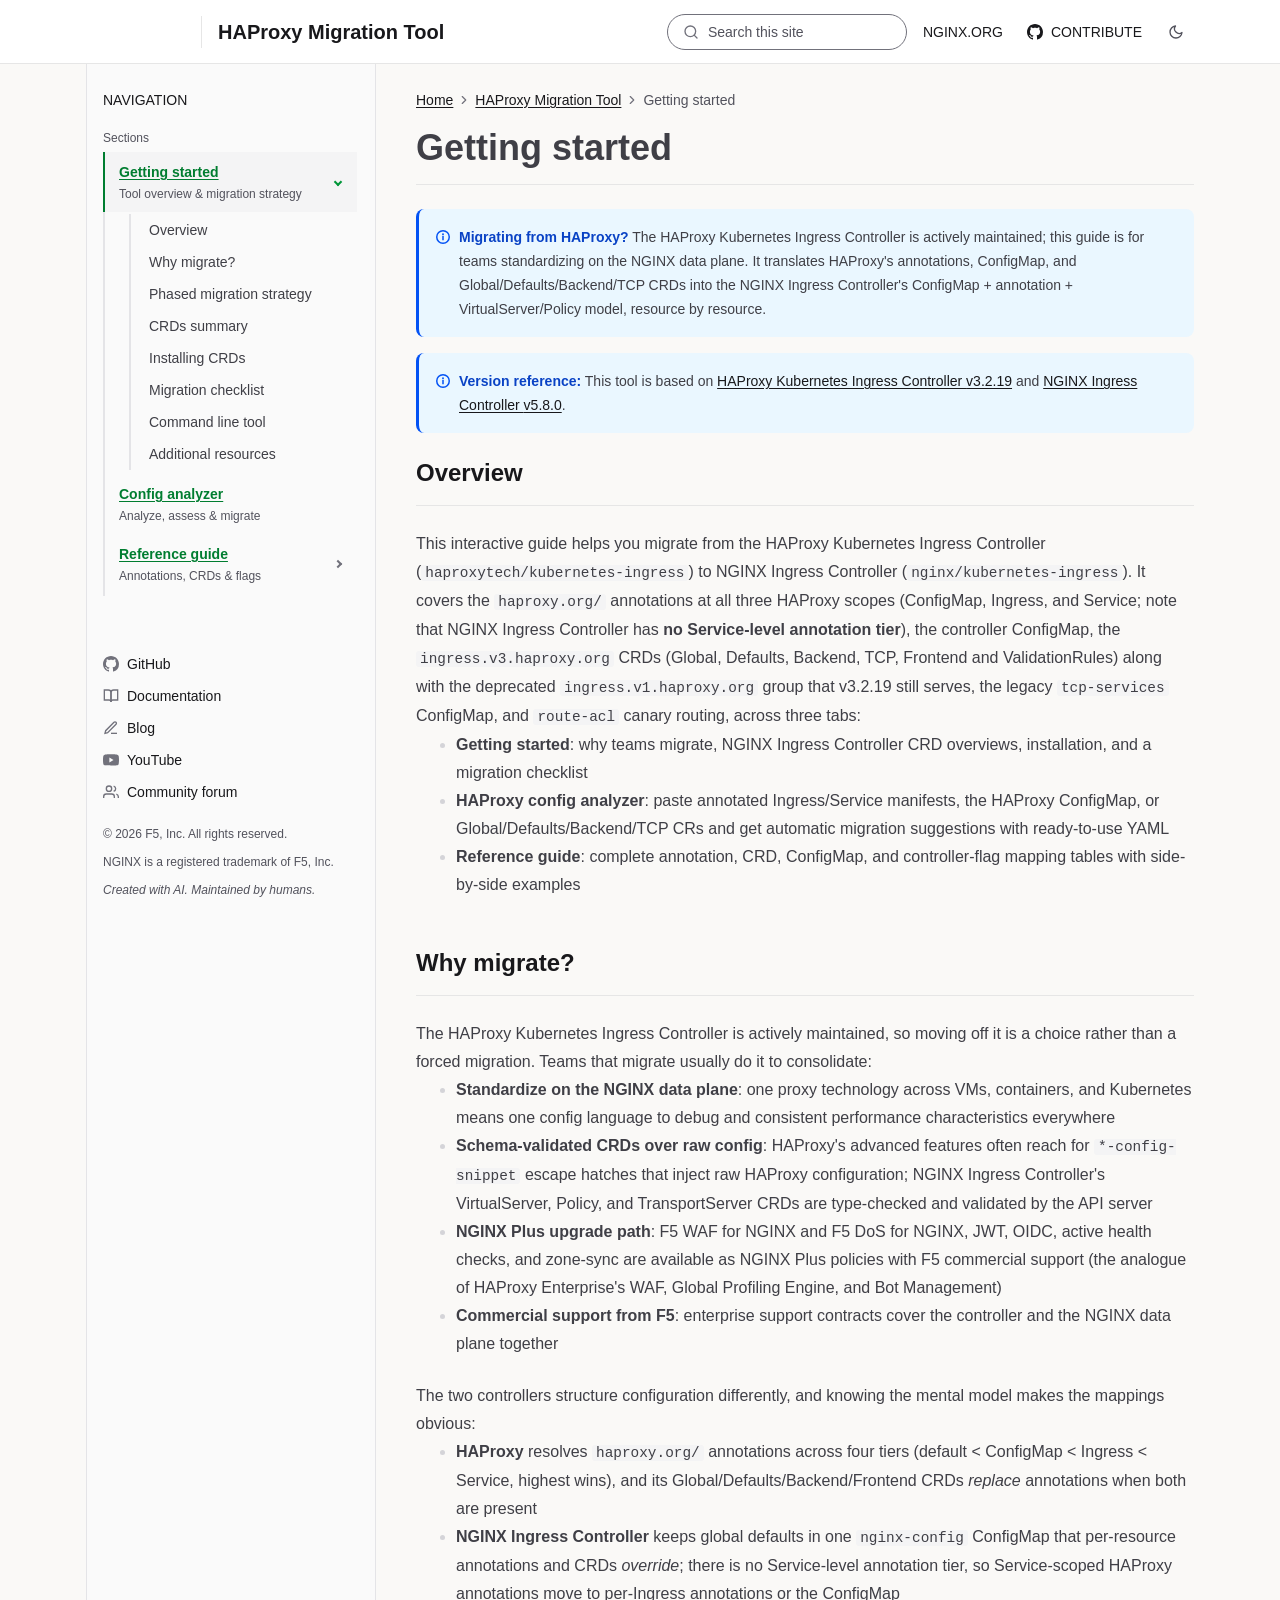
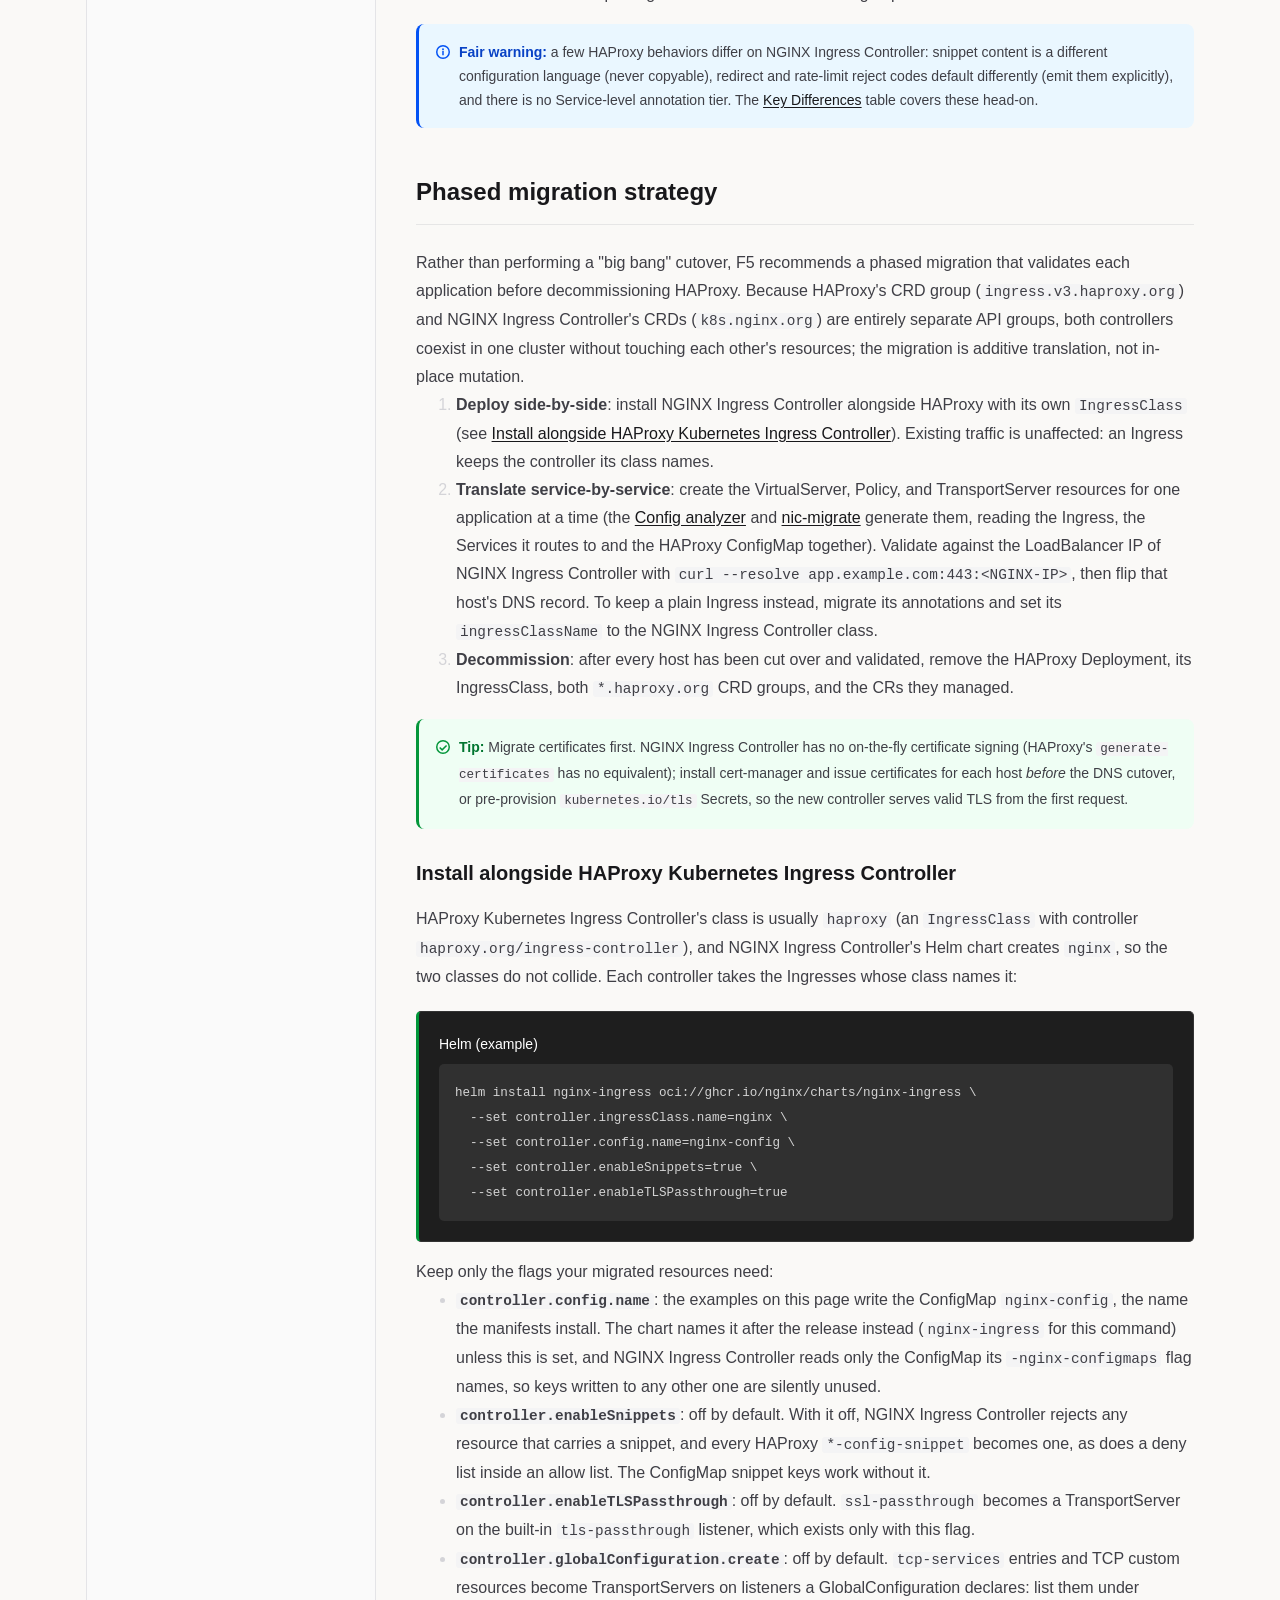
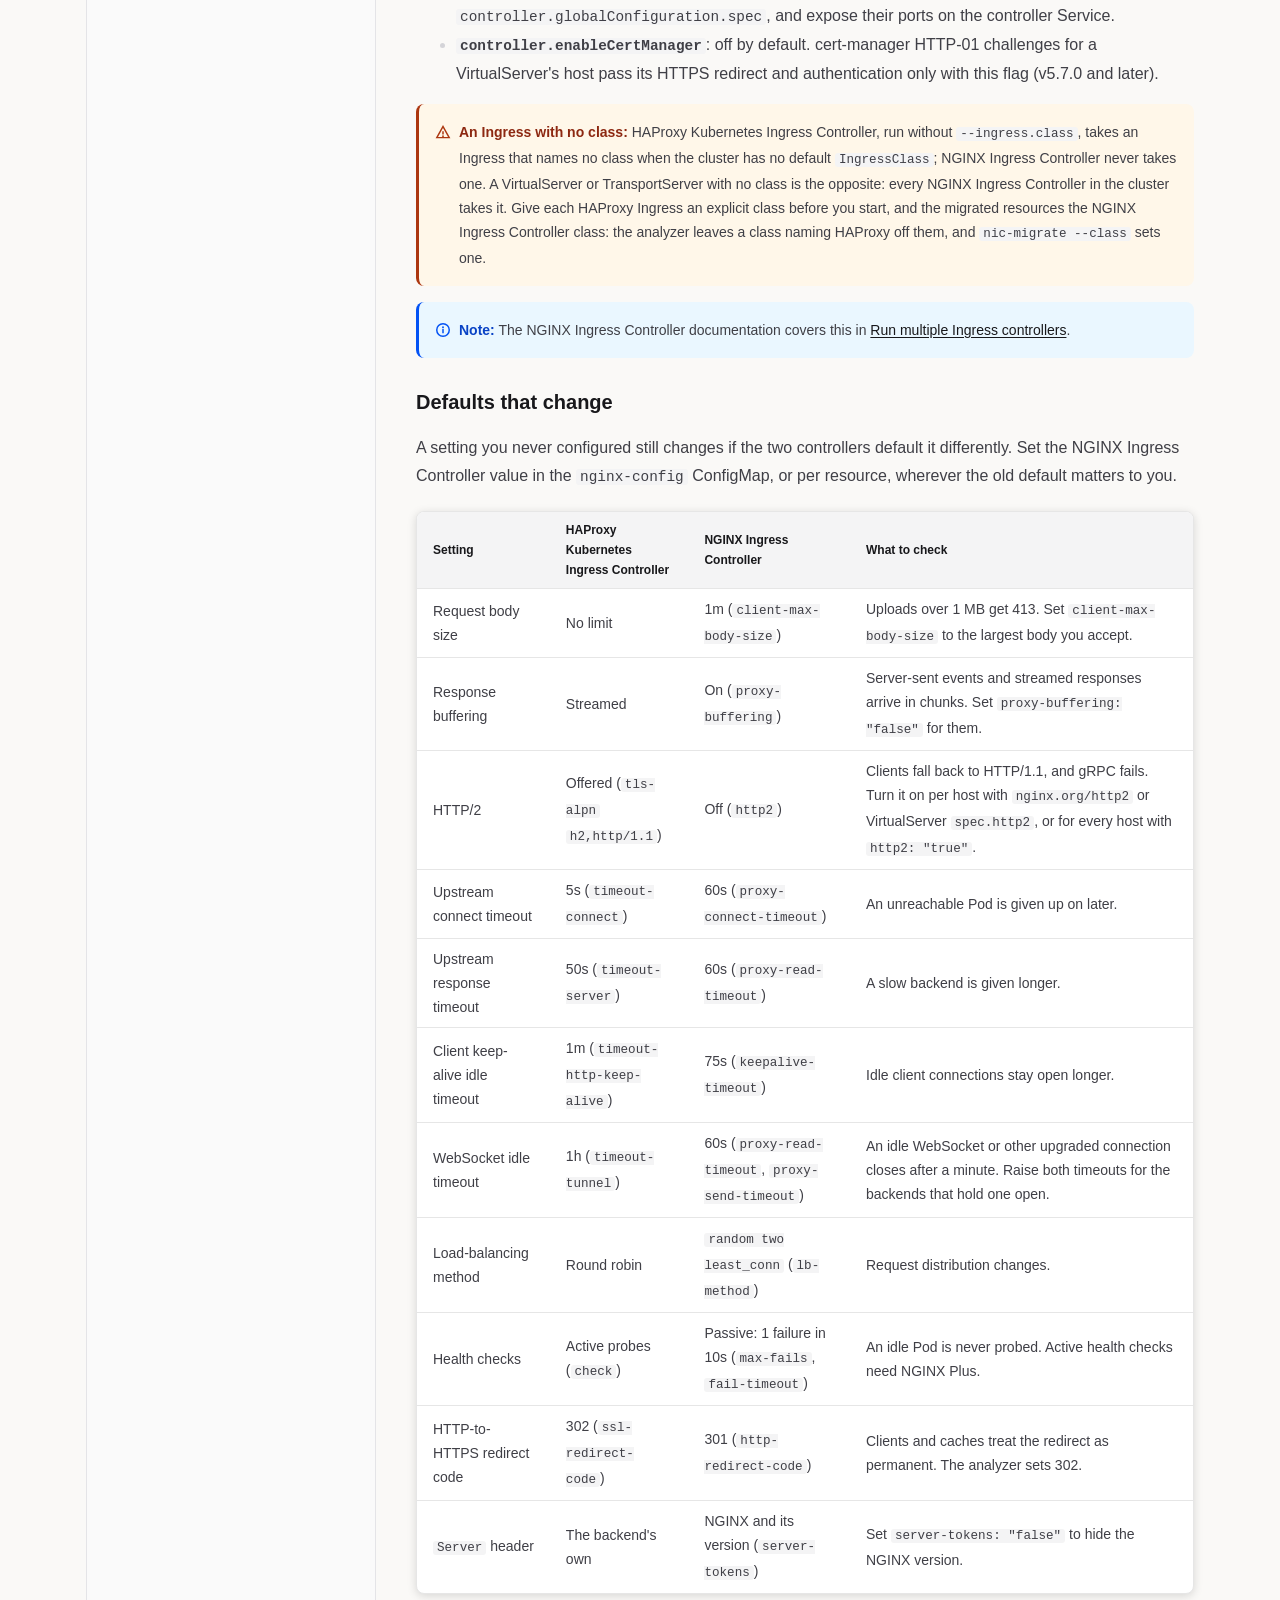
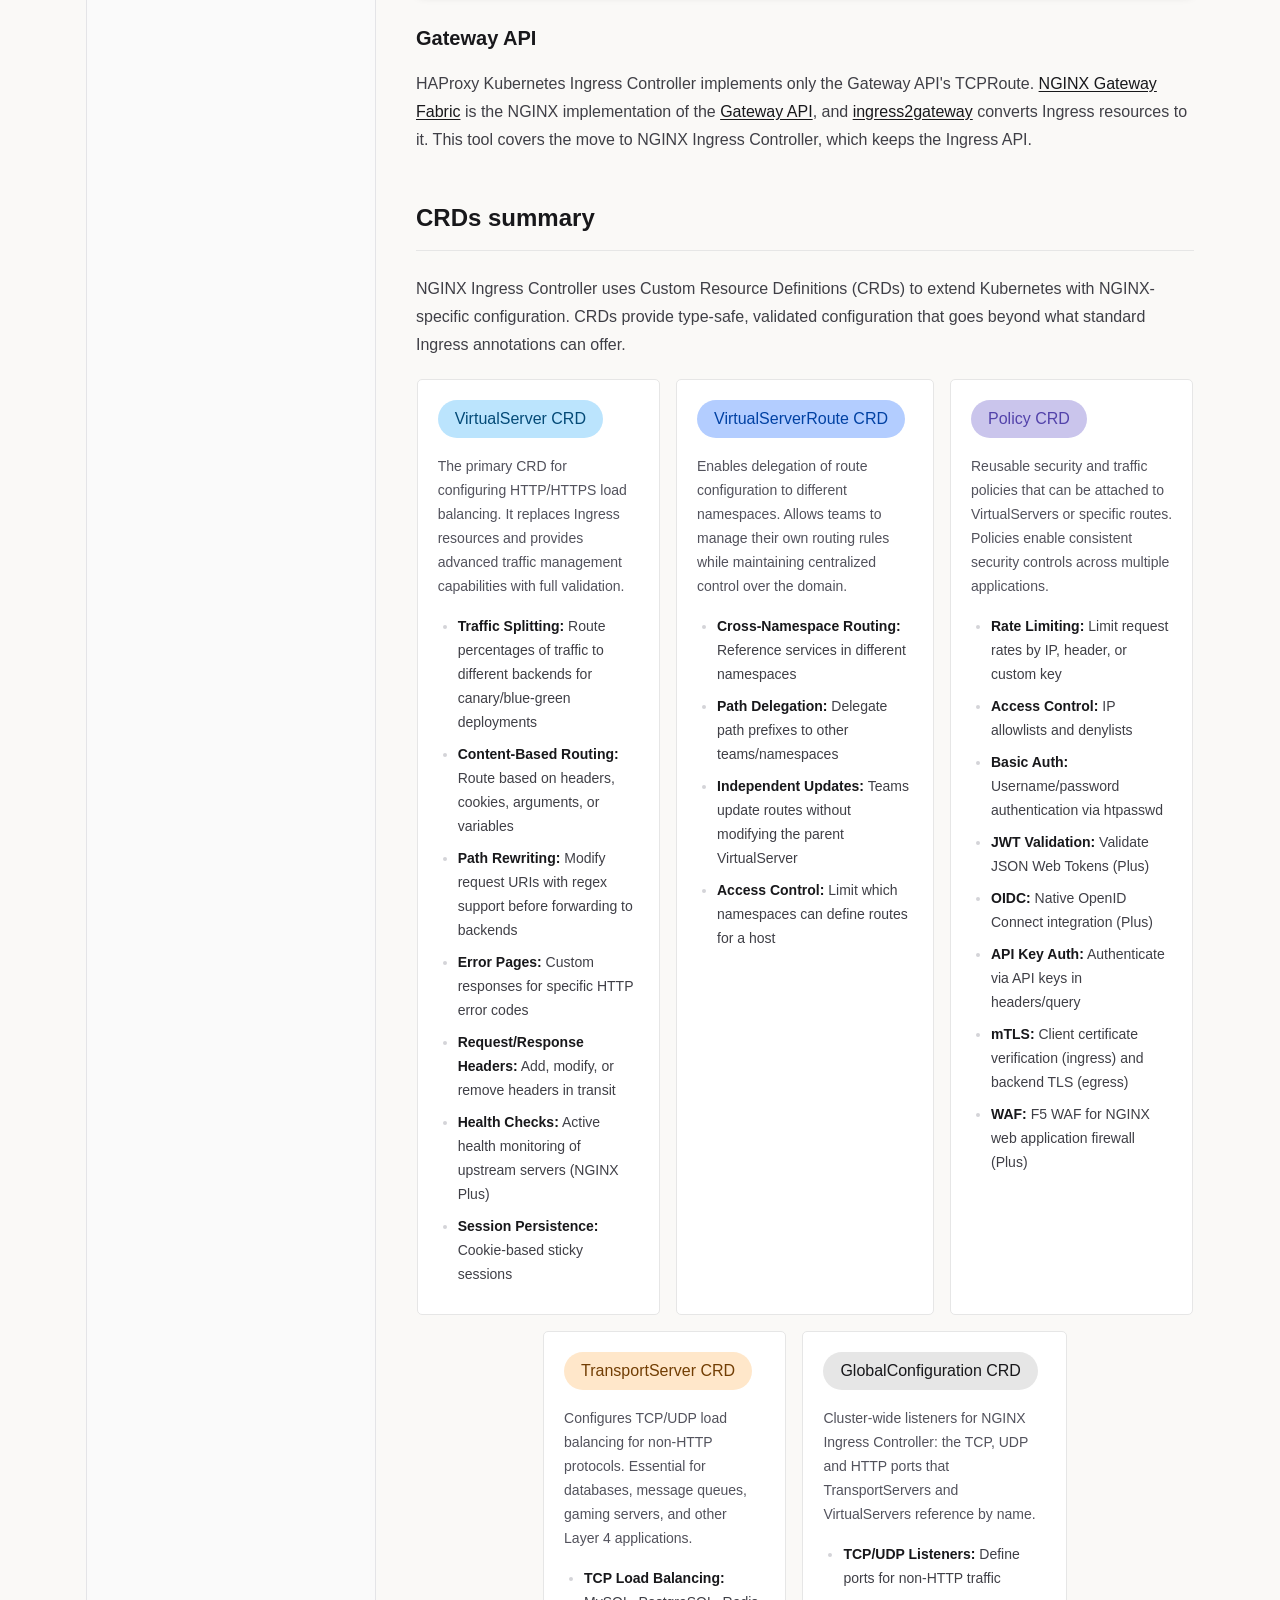
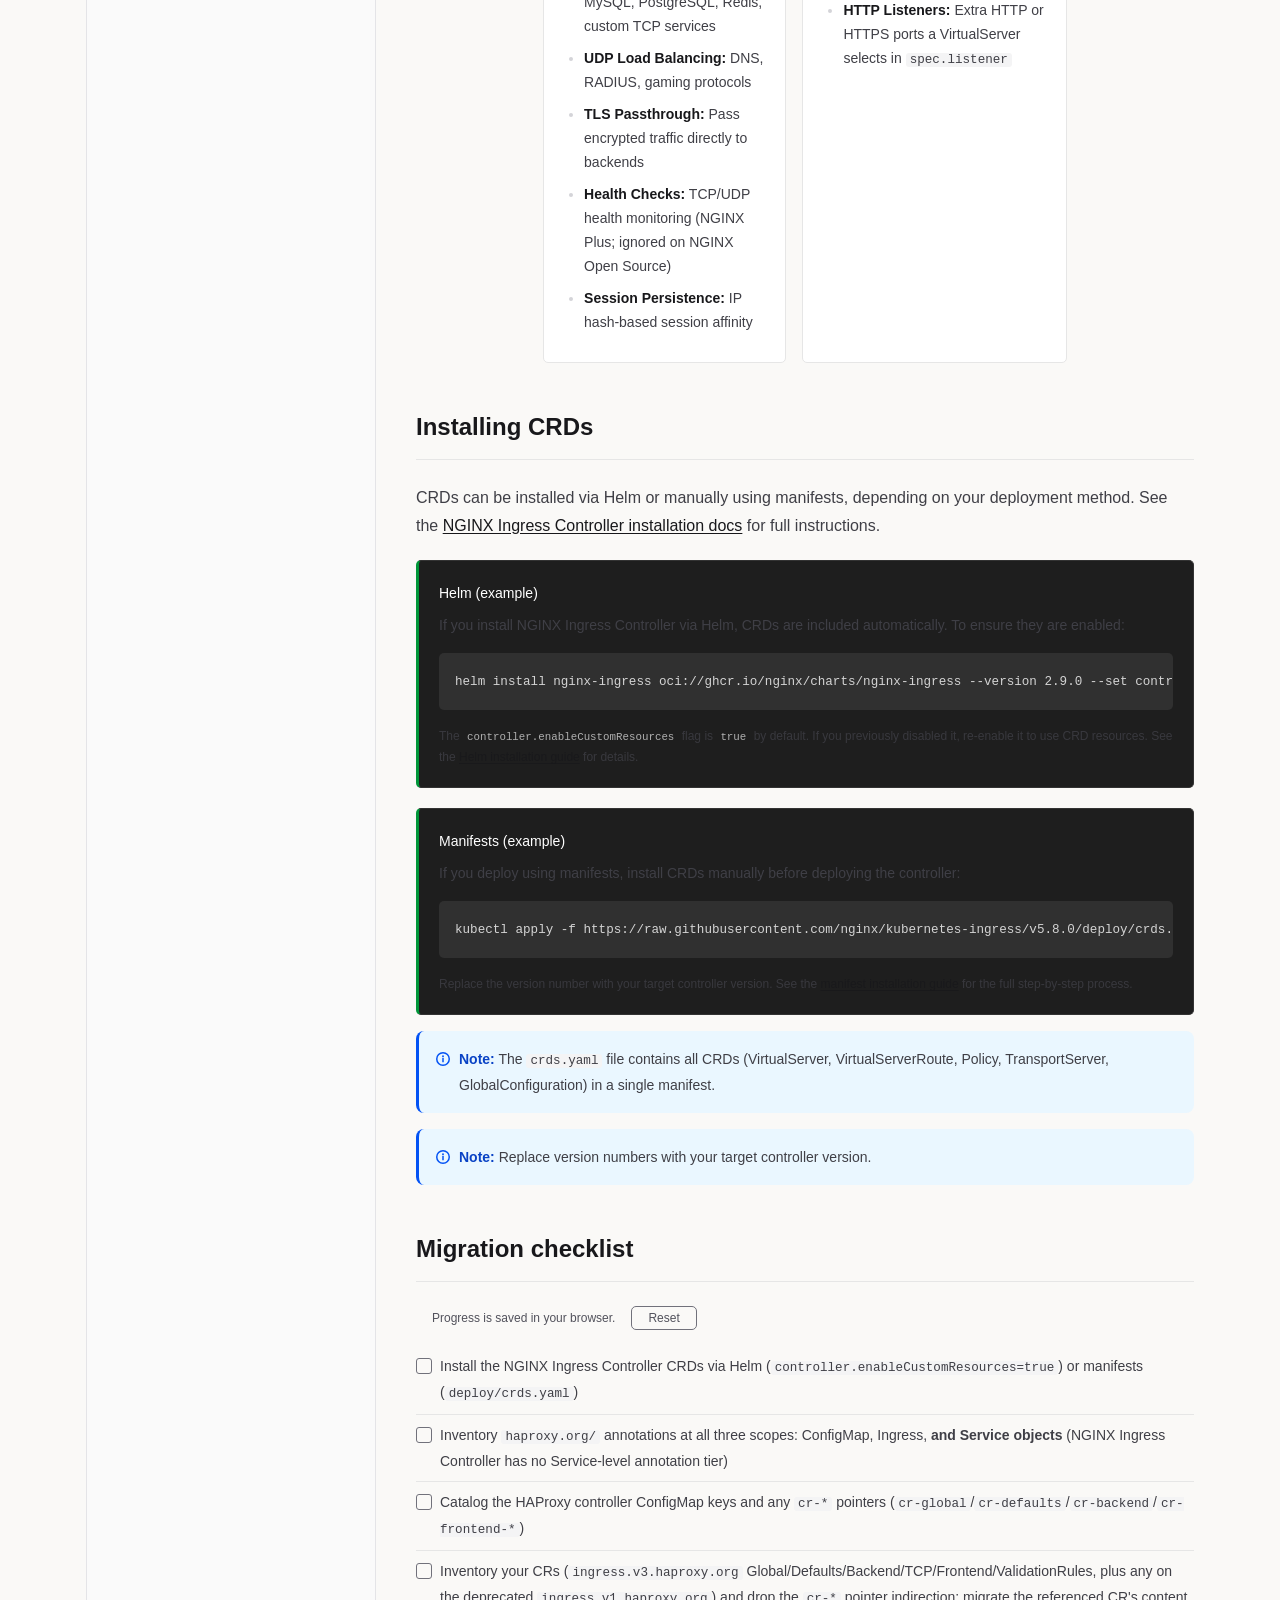
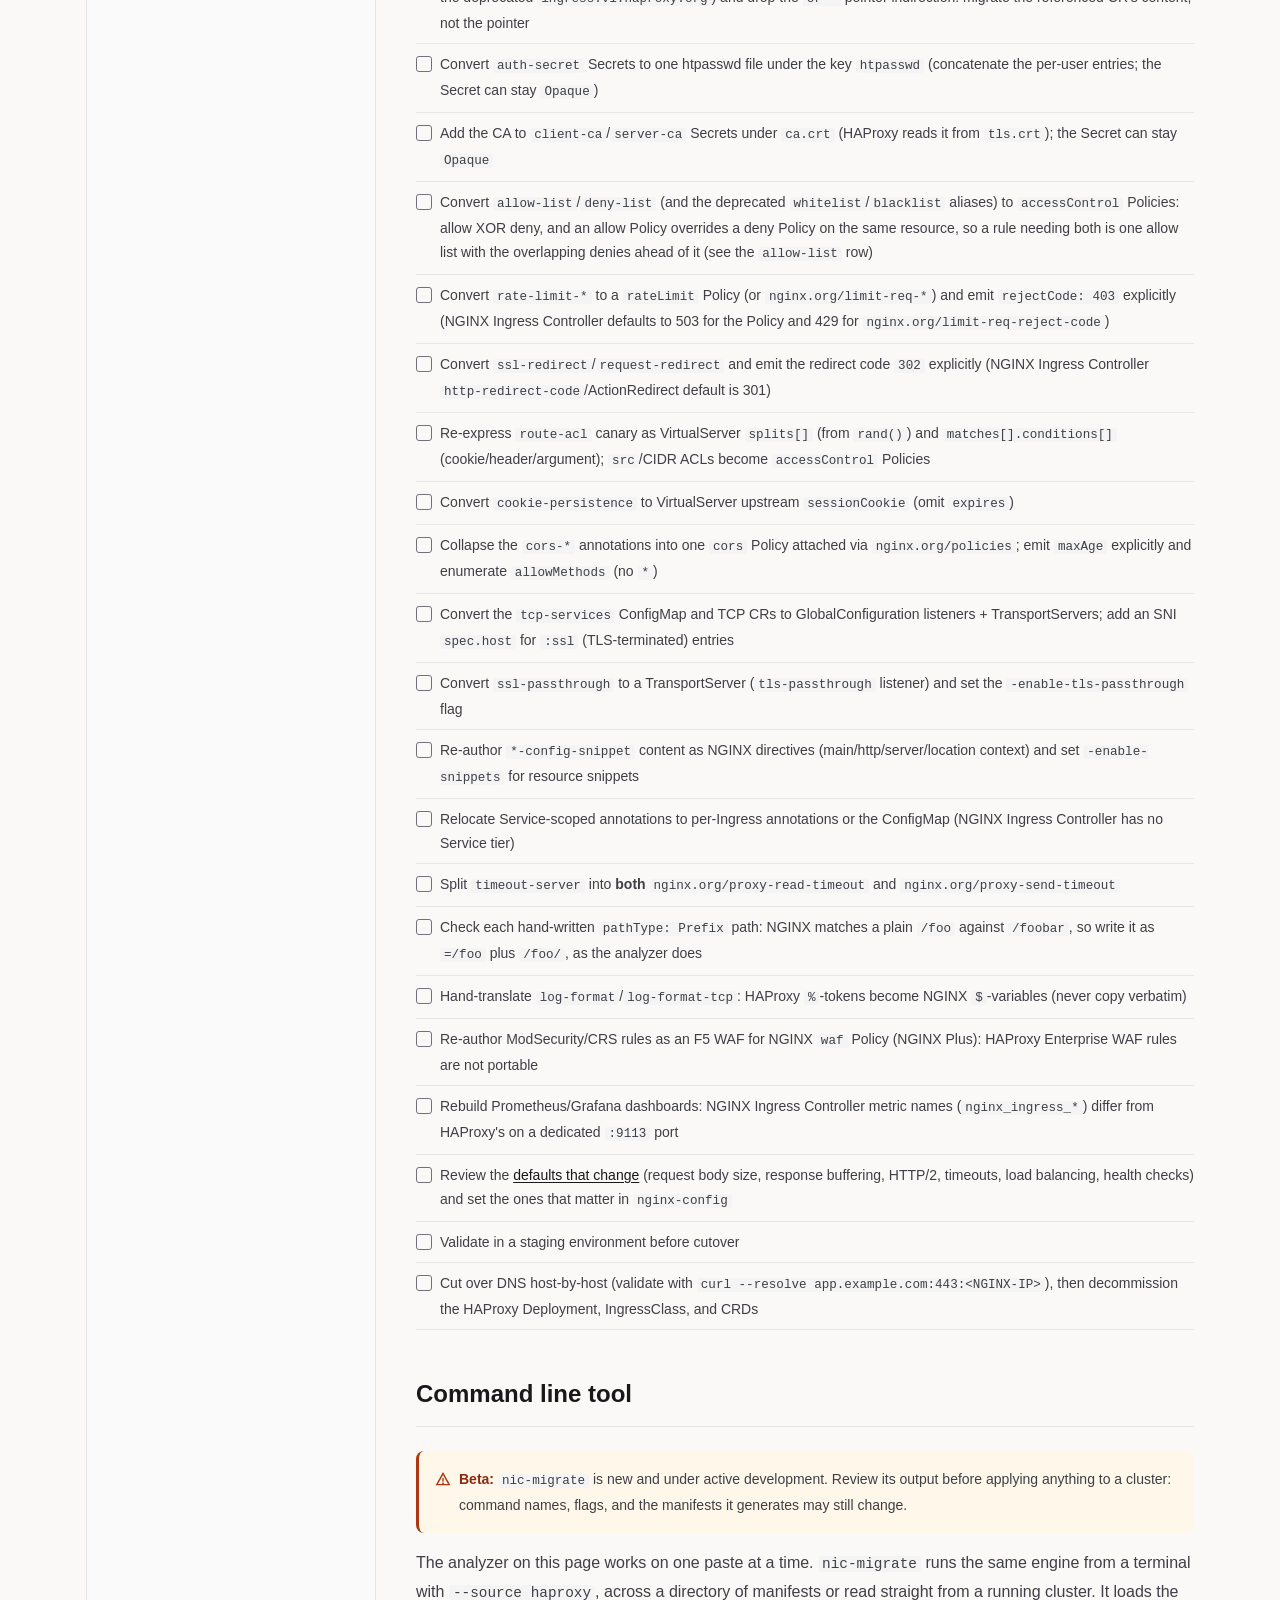
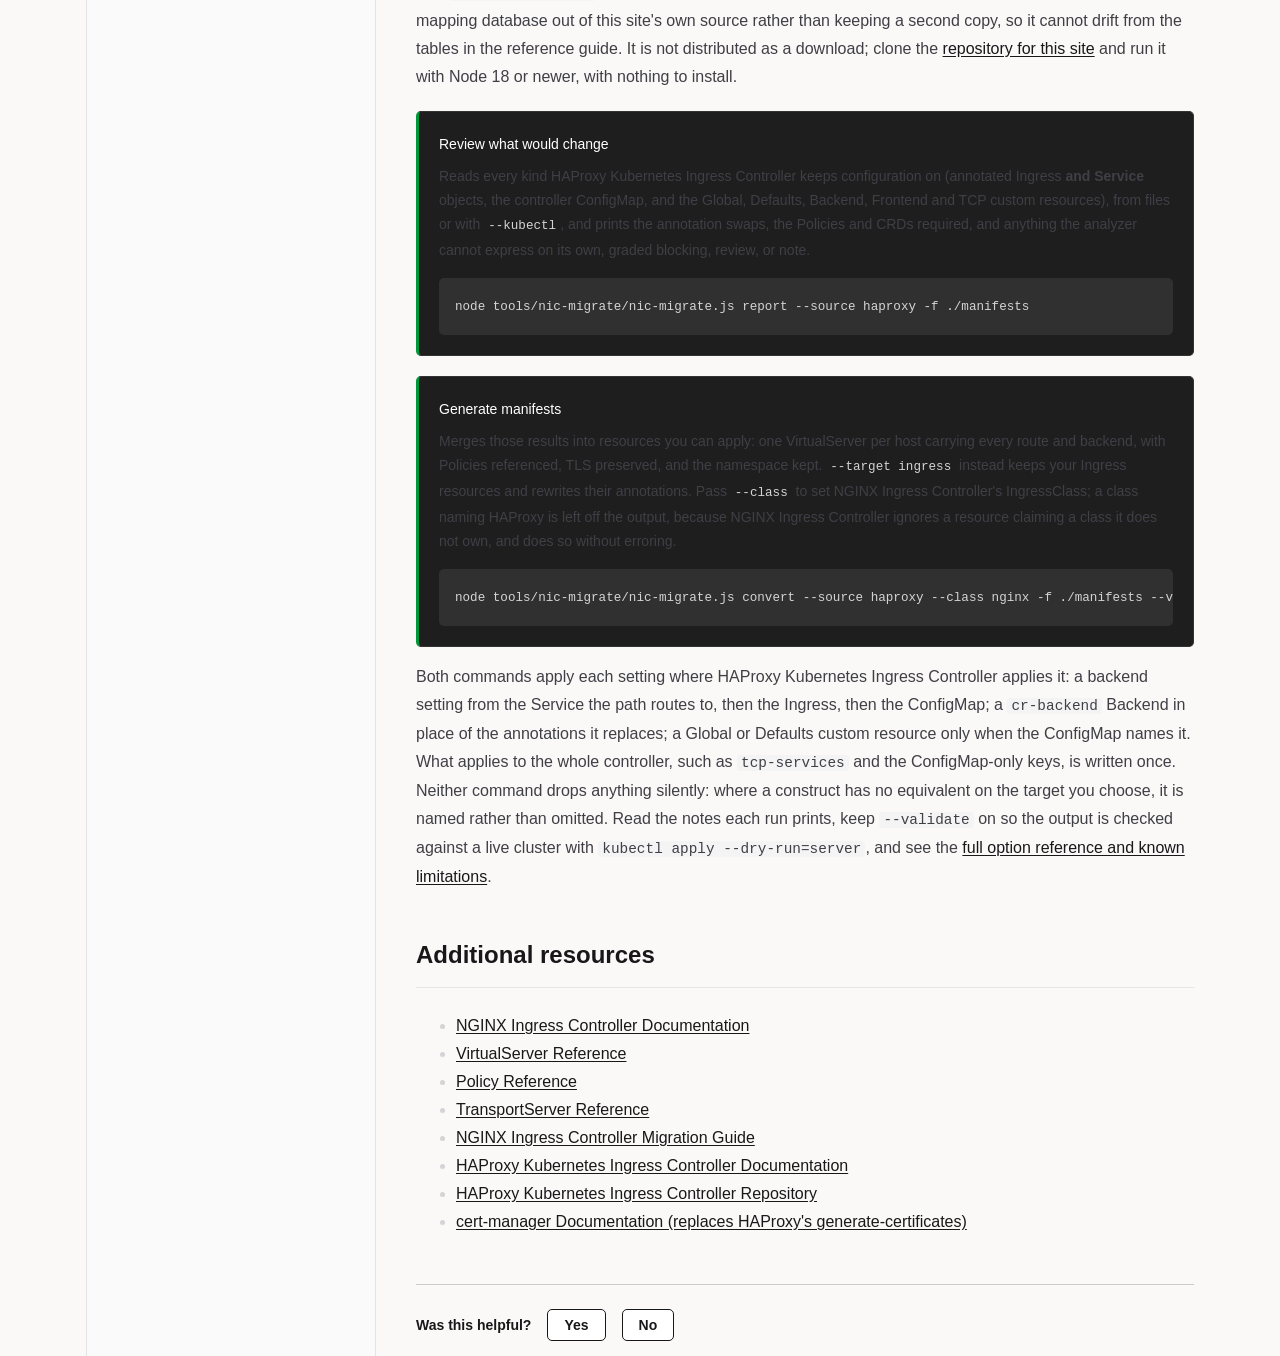
==== commit c2cd8931: "preview: Redesign the site in the F5 docs theme, from production 6b2b502 A preview for alessfg/kuber" ====
--- a/haproxy-migration.html
+++ b/haproxy-migration.html
@@ -4,7 +4,7 @@
     <meta charset="UTF-8">
     <meta name="viewport" content="width=device-width, initial-scale=1.0">
     <meta name="theme-color" content="#FFFFFF" media="(prefers-color-scheme: light)">
-    <meta name="theme-color" content="#0F1E57" media="(prefers-color-scheme: dark)">
+    <meta name="theme-color" content="#18181B" media="(prefers-color-scheme: dark)">
     <meta name="color-scheme" content="light dark">
     <meta name="description" content="Migrate from the HAProxy Kubernetes Ingress Controller to NGINX Ingress Controller: config analyzer, annotation and CRD mappings, and migration examples.">
     <meta name="keywords" content="NGINX, Ingress, Kubernetes, HAProxy, Migration, Annotations, ConfigMap, CRD, VirtualServer, Policy">
@@ -51,7 +51,6 @@
     <link rel="stylesheet" href="assets/css/tokens.css">
     <link rel="stylesheet" href="assets/css/shared.css">
     <link rel="stylesheet" href="assets/css/migration.css">
-    <link rel="stylesheet" href="assets/f5docs/f5-docs-theme.css">
     <!-- Without JS the inactive tool pages stay hidden; stack them so the
          static reference content is readable. -->
     <noscript><style>.tool-page[hidden] { display: block; }</style></noscript>
@@ -81,10 +80,14 @@
             </a>
             <div class="topbar-heading">
                 <span class="topbar-eyebrow">HAProxy Migration Tool</span>
-                <span class="mobile-breadcrumb" id="mobileBreadcrumb">Getting started</span>
             </div>
         </div>
         <div class="topbar-right">
+                <label class="docs-search">
+                    <span class="sr-only">Filter the navigation</span>
+                    <svg aria-hidden="true" viewBox="0 0 24 24" fill="none" stroke="currentColor" stroke-width="2" stroke-linecap="round" stroke-linejoin="round"><circle cx="11" cy="11" r="8"/><path d="m21 21-4.3-4.3"/></svg>
+                    <input type="search" id="docsSearch" placeholder="Search this site" autocomplete="off">
+                </label>
             <a class="topbar-link hide-mobile" href="https://nginx.org" target="_blank" rel="noopener" aria-label="Visit nginx.org">
                 <svg aria-hidden="true" class="nginx-glyph" viewBox="0 0 53 60"><g transform="translate(-7.198 -0.359)"><path fill="#009639" d="M7.606,45.181a3.019,3.019,0,0,0,1.134,1.126L31.942,59.702a3.044,3.044,0,0,0,3.084,0L58.229,46.306a3.043,3.043,0,0,0,1.541-2.67V16.846a3.044,3.044,0,0,0-1.542-2.67L35.025,0.779a3.04,3.04,0,0,0-3.082,0L8.741,14.175a3.042,3.042,0,0,0-1.543,2.67V43.637a3.025,3.025,0,0,0,.407,1.544"/><path fill="#fff" d="M26.055,40.439a2.984,2.984,0,0,1-5.968,0l.003-20.483a3.111,3.111,0,0,1,3.388-2.899,5.306,5.306,0,0,1,4.067,1.819l.902,1.079L40.914,34.874V20.041a2.984,2.984,0,1,1,5.968,0l-.004,20.481a3.111,3.111,0,0,1-3.388,2.899,5.303,5.303,0,0,1-4.067-1.819L26.054,25.606V40.44Z"/></g></svg>
                 <span class="topbar-link-label">nginx.org</span>
@@ -106,7 +109,8 @@
 
         <!-- ── Sidebar ── -->
         <aside class="sidebar" id="sidebar" aria-label="Section navigation">
-            <section class="sidebar-section">
+            <section class="sidebar-section" aria-labelledby="sidebar-sections-label">
+                <div class="sidebar-label" id="sidebar-sections-label">Sections</div>
                 <ul class="sidebar-nav">
                     <li>
                         <button class="sidebar-link active" data-page="getting-started" aria-expanded="true" aria-controls="subnav-getting-started">
@@ -127,10 +131,6 @@
                             <li><button class="sidebar-link" data-section="resources"><span class="dot"></span><span class="sidebar-link-name">Additional resources</span></button></li>
                         </ul>
                     </li>
-                </ul>
-            </section>
-            <section class="sidebar-section">
-                <ul class="sidebar-nav">
                     <li><button class="sidebar-link" data-page="analyzer">
                         <span class="dot"></span>
                         <span class="sidebar-link-text">
@@ -138,10 +138,6 @@
                             <span class="sidebar-link-desc">Analyze, assess &amp; migrate</span>
                         </span>
                     </button></li>
-                </ul>
-            </section>
-            <section class="sidebar-section">
-                <ul class="sidebar-nav">
                     <li>
                         <button class="sidebar-link" data-page="reference" aria-expanded="false" aria-controls="subnav-reference">
                             <span class="dot"></span>
@@ -161,6 +157,7 @@
                     </li>
                 </ul>
             </section>
+            <div class="sidebar-divider"></div>
             <div class="sidebar-ext-links">
                 <a class="sidebar-ext" href="https://github.com/nginx" target="_blank" rel="noopener">
                     <svg aria-hidden="true" width="16" height="16" viewBox="0 0 24 24" fill="currentColor"><path d="M12 0C5.37 0 0 5.37 0 12c0 5.31 3.435 9.795 8.205 11.385.6.105.825-.255.825-.57 0-.285-.015-1.23-.015-2.235-3.015.555-3.795-.735-4.035-1.41-.135-.345-.72-1.41-1.23-1.695-.42-.225-1.02-.78-.015-.795.945-.015 1.62.87 1.845 1.23 1.08 1.815 2.805 1.305 3.495.99.105-.78.42-1.305.765-1.605-2.67-.3-5.46-1.335-5.46-5.925 0-1.305.465-2.385 1.23-3.225-.12-.3-.54-1.53.12-3.18 0 0 1.005-.315 3.3 1.23.96-.27 1.98-.405 3-.405s2.04.135 3 .405c2.295-1.56 3.3-1.23 3.3-1.23.66 1.65.24 2.88.12 3.18.765.84 1.23 1.905 1.23 3.225 0 4.605-2.805 5.625-5.475 5.925.435.375.81 1.095.81 2.22 0 1.605-.015 2.895-.015 3.3 0 .315.225.69.825.57A12.02 12.02 0 0024 12c0-6.63-5.37-12-12-12z"/></svg>
@@ -194,10 +191,18 @@
         <main class="main" id="main-content" role="main" aria-label="Migration tool content">
         <h1 class="sr-only">HAProxy to NGINX Ingress Migration Tool</h1>
         <div class="main-inner">
+            <nav class="docs-breadcrumbs" aria-label="Breadcrumb">
+                <a href="index.html">Home</a>
+                <svg aria-hidden="true" viewBox="0 0 24 24" fill="none" stroke="currentColor" stroke-width="2" stroke-linecap="round" stroke-linejoin="round"><path d="m9 18 6-6-6-6"/></svg>
+                <a href="haproxy-migration.html#getting-started">HAProxy Migration Tool</a>
+                <svg aria-hidden="true" viewBox="0 0 24 24" fill="none" stroke="currentColor" stroke-width="2" stroke-linecap="round" stroke-linejoin="round"><path d="m9 18 6-6-6-6"/></svg>
+                <span id="mobileBreadcrumb" aria-current="page">Getting started</span>
+            </nav>
 
         <div class="tool-page active" id="page-getting-started">
+            <p class="docs-view-title" role="heading" aria-level="2">Getting started</p>
         <div class="info-box note" style="margin: 0 0 var(--space-2x);"><strong>Migrating from HAProxy?</strong> The HAProxy Kubernetes Ingress Controller is actively maintained; this guide is for teams standardizing on the NGINX data plane. It translates HAProxy's annotations, ConfigMap, and Global/Defaults/Backend/TCP CRDs into the NGINX Ingress Controller's ConfigMap + annotation + VirtualServer/Policy model, resource by resource.</div>
-        <div class="info-box note" style="margin: 0 0 var(--space-3x);"><strong>Version reference:</strong> This tool is based on <a data-haproxy-release-link href="https://github.com/haproxytech/kubernetes-ingress/releases/tag/v3.2.19" target="_blank" rel="noopener">HAProxy Kubernetes Ingress Controller <span data-haproxy-version>v3.2.19</span></a> and <a data-nic-release-link href="https://github.com/nginx/kubernetes-ingress/releases/tag/v5.7.0" target="_blank" rel="noopener">NGINX Ingress Controller <span data-nic-version>v5.7.0</span></a>.</div>
+        <div class="info-box note" style="margin: 0 0 var(--space-3x);"><strong>Version reference:</strong> This tool is based on <a data-haproxy-release-link href="https://github.com/haproxytech/kubernetes-ingress/releases/tag/v3.2.19" target="_blank" rel="noopener">HAProxy Kubernetes Ingress Controller <span data-haproxy-version>v3.2.19</span></a> and <a data-nic-release-link href="https://github.com/nginx/kubernetes-ingress/releases/tag/v5.8.0" target="_blank" rel="noopener">NGINX Ingress Controller <span data-nic-version>v5.8.0</span></a>.</div>
 
         <section id="overview">
             <h2 id="migration-overview">Overview</h2>
@@ -353,15 +358,15 @@
         <!-- Installation -->
         <section id="installation">
             <h2 id="installing-crds">Installing CRDs</h2>
-            <p>CRDs can be installed via Helm or manually using manifests, depending on your deployment method. See the <a href="https://docs.nginx.com/nginx-ingress-controller/installation/" target="_blank" rel="noopener">NGINX Ingress Controller installation docs</a> for full instructions.</p>
+            <p>CRDs can be installed via Helm or manually using manifests, depending on your deployment method. See the <a href="https://docs.nginx.com/nginx-ingress-controller/install/" target="_blank" rel="noopener">NGINX Ingress Controller installation docs</a> for full instructions.</p>
             <div class="install-box"><h3>Helm (example)</h3>
                 <p style="margin: 0 0 var(--space-2x); font-size: var(--fs-body); line-height: var(--lh-body);">If you install NGINX Ingress Controller via Helm, CRDs are included automatically. To ensure they are enabled:</p>
-                <pre><code data-nic-helm-install>helm install nginx-ingress oci://ghcr.io/nginx/charts/nginx-ingress --version 2.8.0 --set controller.enableCustomResources=true</code></pre>
+                <pre><code data-nic-helm-install>helm install nginx-ingress oci://ghcr.io/nginx/charts/nginx-ingress --version 2.9.0 --set controller.enableCustomResources=true</code></pre>
                 <p style="margin: var(--space-2x) 0 0; font-size: var(--fs-caption); line-height: var(--lh-caption); opacity: 0.8;">The <code>controller.enableCustomResources</code> flag is <code>true</code> by default. If you previously disabled it, re-enable it to use CRD resources. See the <a href="https://docs.nginx.com/nginx-ingress-controller/install/helm/" target="_blank" rel="noopener">Helm installation guide</a> for details.</p>
             </div>
             <div class="install-box"><h3>Manifests (example)</h3>
                 <p style="margin: 0 0 var(--space-2x); font-size: var(--fs-body); line-height: var(--lh-body);">If you deploy using manifests, install CRDs manually before deploying the controller:</p>
-                <pre><code data-nic-crd-install>kubectl apply -f https://raw.githubusercontent.com/nginx/kubernetes-ingress/v5.7.0/deploy/crds.yaml</code></pre>
+                <pre><code data-nic-crd-install>kubectl apply -f https://raw.githubusercontent.com/nginx/kubernetes-ingress/v5.8.0/deploy/crds.yaml</code></pre>
                 <p style="margin: var(--space-2x) 0 0; font-size: var(--fs-caption); line-height: var(--lh-caption); opacity: 0.8;">Replace the version number with your target controller version. See the <a href="https://docs.nginx.com/nginx-ingress-controller/install/manifests/" target="_blank" rel="noopener">manifest installation guide</a> for the full step-by-step process.</p>
             </div>
             <div class="info-box note"><strong>Note:</strong> The <code>crds.yaml</code> file contains all CRDs (VirtualServer, VirtualServerRoute, Policy, TransportServer, GlobalConfiguration) in a single manifest.</div>
@@ -437,7 +442,8 @@
         </div><!-- /.tool-page #page-getting-started -->
 
         <div class="tool-page" id="page-analyzer" hidden>
-        <div class="info-box note" style="margin: 0 0 var(--space-3x);"><strong>Version reference:</strong> This tool is based on <a data-haproxy-release-link href="https://github.com/haproxytech/kubernetes-ingress/releases/tag/v3.2.19" target="_blank" rel="noopener">HAProxy Kubernetes Ingress Controller <span data-haproxy-version>v3.2.19</span></a> and <a data-nic-release-link href="https://github.com/nginx/kubernetes-ingress/releases/tag/v5.7.0" target="_blank" rel="noopener">NGINX Ingress Controller <span data-nic-version>v5.7.0</span></a>.</div>
+            <p class="docs-view-title" role="heading" aria-level="2">Config analyzer</p>
+        <div class="info-box note" style="margin: 0 0 var(--space-3x);"><strong>Version reference:</strong> This tool is based on <a data-haproxy-release-link href="https://github.com/haproxytech/kubernetes-ingress/releases/tag/v3.2.19" target="_blank" rel="noopener">HAProxy Kubernetes Ingress Controller <span data-haproxy-version>v3.2.19</span></a> and <a data-nic-release-link href="https://github.com/nginx/kubernetes-ingress/releases/tag/v5.8.0" target="_blank" rel="noopener">NGINX Ingress Controller <span data-nic-version>v5.8.0</span></a>.</div>
         <!-- YAML Migration Analyzer -->
         <section id="analyzer">
             <h2 id="yaml-analyzer">HAProxy config analyzer</h2>
@@ -503,7 +509,8 @@
         </div><!-- /.tool-page #page-analyzer -->
 
         <div class="tool-page" id="page-reference" hidden>
-        <div class="info-box note" style="margin: 0 0 var(--space-3x);"><strong>Version reference:</strong> This tool is based on <a data-haproxy-release-link href="https://github.com/haproxytech/kubernetes-ingress/releases/tag/v3.2.19" target="_blank" rel="noopener">HAProxy Kubernetes Ingress Controller <span data-haproxy-version>v3.2.19</span></a> and <a data-nic-release-link href="https://github.com/nginx/kubernetes-ingress/releases/tag/v5.7.0" target="_blank" rel="noopener">NGINX Ingress Controller <span data-nic-version>v5.7.0</span></a>.</div>
+            <p class="docs-view-title" role="heading" aria-level="2">Reference guide</p>
+        <div class="info-box note" style="margin: 0 0 var(--space-3x);"><strong>Version reference:</strong> This tool is based on <a data-haproxy-release-link href="https://github.com/haproxytech/kubernetes-ingress/releases/tag/v3.2.19" target="_blank" rel="noopener">HAProxy Kubernetes Ingress Controller <span data-haproxy-version>v3.2.19</span></a> and <a data-nic-release-link href="https://github.com/nginx/kubernetes-ingress/releases/tag/v5.8.0" target="_blank" rel="noopener">NGINX Ingress Controller <span data-nic-version>v5.8.0</span></a>.</div>
         <!-- Key Differences -->
         <section id="differences">
             <h2 id="key-differences">Key differences</h2>
@@ -523,12 +530,17 @@
             <div class="info-box warning" style="margin: var(--space-2hx) 0 0;"><strong>Snippets are not portable:</strong> HAProxy <code>*-config-snippet</code> keys and the NGINX Ingress Controller snippet keys (<code>main-</code>/<code>http-</code>/<code>server-</code>/<code>location-</code>/<code>stream-snippets</code>) are escape hatches in <em>different configuration languages</em>. Snippet <em>content</em> is never copyable: every directive must be re-authored as NGINX configuration (the analyzer wraps originals in <code># TODO rewrite as NGINX:</code> comments). Resource-level snippets require the <code>-enable-snippets</code> flag.</div>
             <div class="info-box note release-notes" style="margin: var(--space-2x) 0 0;"><strong>New in NGINX Ingress Controller</strong>
                 <div class="approach-tabs" aria-label="NGINX Ingress Controller release">
-                    <button class="approach-tab active" data-action="switchApproach" data-approach="v5-7-0">v5.7.0</button>
+                    <button class="approach-tab active" data-action="switchApproach" data-approach="v5-8-0">v5.8.0</button>
+                    <button class="approach-tab" data-action="switchApproach" data-approach="v5-7-0">v5.7.0</button>
                     <button class="approach-tab" data-action="switchApproach" data-approach="v5-6-0">v5.6.0</button>
                     <button class="approach-tab" data-action="switchApproach" data-approach="v5-5-0">v5.5.0</button>
                     <button class="approach-tab" data-action="switchApproach" data-approach="v5-4-0">v5.4.0</button>
                 </div>
-                <div class="approach-content active" data-approach="v5-7-0">
+                <div class="approach-content active" data-approach="v5-8-0">
+                    <p><strong>In NGINX Ingress Controller:</strong> A new <code>connectionLimit</code> Policy CRD limits how many requests each client, or each value of another key, has open at once. It attaches to a VirtualServer, one of its routes, or an Ingress (through <code>nginx.org/policies</code>), where a snippet was needed before. The <code>externalAuth</code> Policy's <code>authResponseHeaders</code> copies headers from the auth service's response into the request sent to the backend, and <code>nginx.org/proxy-set-headers</code> takes NGINX variables, as a VirtualServer header already did. With NGINX Plus, the <code>jwt</code> Policy's <code>authorization</code> checks the token's claims.</p>
+                    <p><strong>For HAProxy users:</strong> <code>haproxy.org/request-set-header</code> keeps an NGINX variable on the annotation path, through <code>nginx.org/proxy-set-headers</code>; a <code>%[...]</code> sample fetch still needs rewriting as one.</p>
+                </div>
+                <div class="approach-content" data-approach="v5-7-0">
                     <p><strong>In NGINX Ingress Controller:</strong> <code>nginx.org/proxy-http-version</code> and a VirtualServer upstream's <code>proxy-http-version</code> set the HTTP version spoken to the backend, HTTP/2 included, where a snippet was needed before. <code>nginx.org/http2</code> or <code>spec.http2</code> turns HTTP/2 on per host. An <code>Opaque</code> Secret works wherever a CA, TLS, or htpasswd Secret did. The <code>otel-trace-context</code> ConfigMap key can continue an incoming trace, and the <code>use-forwarded-headers</code> key keeps the forwarded headers a proxy in front has set. <code>least_time last_byte</code> load balancing is now on NGINX Open Source. cert-manager HTTP-01 challenges pass the HTTPS redirect and authentication, and <code>-enable-topology-aware-routing</code> sends traffic to the endpoints in the controller pod's own zone when the Service asks for it.</p>
                     <p><strong>For HAProxy users:</strong> <code>haproxy.org/server-proto: h2</code> maps to <code>nginx.org/proxy-http-version: "2"</code>, or the same field on a VirtualServer upstream. A Frontend CR's <code>disable_h2_upgrade</code> maps to <code>nginx.org/http2</code> on each TLS host.</p>
                 </div>
@@ -1869,7 +1881,7 @@
     # request-set-header — comma-separated "Name: value" pairs
     nginx.org/proxy-set-headers: "X-Client: web"</code></pre></div>
                                 </div>
-                                <div class="info-box note"><strong>Note:</strong> <code>nginx.org/proxy-set-headers</code> takes literal values only: NGINX Ingress Controller rejects the Ingress for a value containing <code>$</code>, and a HAProxy <code>%[...]</code> sample fetch is not NGINX syntax. A header given with no value forwards its <code>$http_</code> default (e.g. <code>X-Forwarded-ABC</code> → <code>$http_x_forwarded_abc</code>). A value containing a comma also needs it, since the annotation splits entries on commas. For a value built from a variable, use the VirtualServer approach, whose values take NGINX variables in braces (<code>%[src]</code> becomes <code>${remote_addr}</code>). To remove a request header, give it an empty value (<code>X-Foo:</code>): NGINX does not pass a header set to an empty string. For <code>Host</code>, use the <code>set-host</code> row.</div>
+                                <div class="info-box note"><strong>Note:</strong> Since v5.8.0, <code>nginx.org/proxy-set-headers</code> takes NGINX variables in braces, from the list a VirtualServer header accepts (<code>%[src]</code> becomes <code>${remote_addr}</code>); NGINX Ingress Controller rejects the Ingress for any other variable, and a HAProxy <code>%[...]</code> sample fetch is not NGINX syntax, so rewrite each one as a variable. A header given with no value forwards its <code>$http_</code> default (e.g. <code>X-Forwarded-ABC</code> → <code>$http_x_forwarded_abc</code>). A value containing a comma needs the VirtualServer approach, since the annotation splits entries on commas. To remove a request header, give it an empty value (<code>X-Foo:</code>): NGINX does not pass a header set to an empty string. For <code>Host</code>, use the <code>set-host</code> row.</div>
                             </div>
                         </div></td></tr>
                         <tr class="expandable">
@@ -7148,11 +7160,27 @@
         </section>
 
         </div><!-- /.tool-page #page-reference -->
+            <div class="docs-feedback" id="docsFeedback">
+                <span>Was this helpful?</span>
+                <button class="btn btn-secondary" type="button" data-feedback="yes">Yes</button>
+                <button class="btn btn-secondary" type="button" data-feedback="no">No</button>
+            </div>
         </div><!-- /.main-inner -->
         </main>
     </div><!-- /.layout -->
 
 
 
+    <footer class="docs-footer">
+        <div class="docs-footer-inner">
+            <span>&copy; F5, Inc. NGINX is a registered trademark of F5, Inc.</span>
+            <nav aria-label="Footer">
+                <a href="https://github.com/nginx/kubernetes.nginx.org" target="_blank" rel="noopener">GitHub</a>
+                <a href="https://docs.nginx.com" target="_blank" rel="noopener">NGINX docs</a>
+                <a href="https://community.nginx.org" target="_blank" rel="noopener">Community forum</a>
+                <a href="https://www.f5.com/company/policies/privacy-notice" target="_blank" rel="noopener">Privacy</a>
+            </nav>
+        </div>
+    </footer>
 </body>
 </html>
--- a/assets/css/tokens.css
+++ b/assets/css/tokens.css
@@ -0,0 +1,593 @@
+/* tokens.css — the design token layer.
+   =========================================================================
+   Loaded first on every page, before shared.css and the page stylesheet.
+   This is the site's auditable surface: every colour, size, space, radius,
+   shadow and duration used anywhere resolves to a token declared here, and
+   `.github/scripts/check-tokens.py` fails on a literal at a call site.
+
+   ── What this file is ─────────────────────────────────────────────────────
+   The site follows the F5 Design System (F5DS) — the design system behind the
+   F5 Distributed Cloud console.
+
+   It used to run two standards at once: F5DS typography over the F5 marketing
+   colour palette. That split is gone. Colour, spacing, radius, elevation and
+   motion are all F5DS now, with one deliberate exception (see Accent below).
+
+   Two things F5DS does not publish, and which are therefore ours to author: a
+   dark theme (announced Early Availability, nothing shipped) and any
+   accessibility guidance whatsoever. We hold ourselves to WCAG 2.1 AA, and
+   that bar is why several tokens below are DERIVED rather than quoted — three
+   of F5DS's own published pairings fail it. Each derivation carries its
+   measured ratio so the next person does not have to re-measure.
+   ========================================================================= */
+
+:root {
+    color-scheme: light;
+
+    /* ── Neutrals: the F5DS N-ramp ─────────────────────────────────────────
+       Blue-tinted greys. F5DS publishes no pure black; N700 is as dark as the
+       system goes, and every shadow is tinted with it rather than black. These
+       replace the marketing neutrals the site used before (#FAF9F7 snow,
+       #222222 carbon, #666666, #E6E6E6) — the shift from a warm grey to a
+       cool, faintly blue one is the single biggest reason the site now reads
+       as an F5 product surface rather than a marketing page.
+
+       Published roles: N0 surfaces, N100 background, N200 lines and borders,
+       N300 disabled, N400 "mostly icons", N500 secondary text, N600 primary
+       text, N700 shadows. */
+    --n0:   #FFFFFF;
+    --n100: #FAF9F7;   /* docs theme: snow, the page (baseof.html bg-snow) */
+    --n200: #E6E6E6;   /* docs theme: stone, --border */
+    --n300: #D4D4D8;   /* zinc gray-300 */
+    --n400: #9F9FA9;   /* zinc gray-400, --ring */
+    --n500: #71717B;   /* zinc gray-500, --muted-foreground */
+    --n600: #18181B;   /* zinc gray-900: headings, links, bold */
+    --n700: #09090B;   /* zinc gray-950, --foreground */
+
+    /* Two DERIVED neutrals, both forced by WCAG AA:
+
+       --n450  N400 is documented as the icon colour but measures 2.42:1 on N0
+               and 2.28:1 on N100 — it fails even the 3:1 non-text bar, so an
+               icon that carries meaning rather than decoration is unreadable.
+               Darkened along the same hue to 3.06:1 on N100.
+       --n550  N500 on N0 is 4.51:1 (AA by 0.01), but on the N100 page
+               background it is 4.25:1 and fails. Rather than allow secondary
+               text on one surface and forbid it on the other, this darkened
+               step clears both: 4.62:1 on N100, 4.91:1 on N0. */
+    --n450: #71717B;   /* gray-500: 4.62:1 on snow, icons */
+    --n550: #52525C;   /* gray-600: secondary text, lead paragraphs */
+
+    /* ── Semantic neutral aliases ──────────────────────────────────────────
+       Call sites use these, never the N-names. The ramp is the vocabulary;
+       these are the grammar. Names carried over from the previous palette so
+       the page stylesheets keep resolving — only the values changed. */
+    --bg:             var(--n100);
+    --surface:        var(--n0);
+    --surface-sunken: #F4F4F5;   /* gray-100: --muted, active nav fill */
+    --text:           var(--n600);
+    --text-body:      #3F3F46;   /* gray-700: body copy (typography.css) */
+    --sidebar-bg:     #FAFAFA;   /* gray-50: --sidebar */
+    --text-secondary: var(--n550);
+    --text-disabled:  var(--n300);
+    --icon:           var(--n450);
+    --icon-subtle:    var(--n400);
+
+    /* Three border weights, and the distinction is an accessibility one, not a
+       stylistic one. --border and --border-strong are decorative dividers:
+       they separate content but identify nothing, so WCAG 1.4.11 does not
+       apply. --border-control is the boundary of an actual control (input,
+       select, unfilled button) where the border IS the thing identifying the
+       component, which does need 3:1 — 3.25:1 on N0, 3.06:1 on N100. Note N300
+       cannot serve that role: it measures 1.48:1, and F5DS documents it as the
+       disabled colour rather than a boundary. */
+    --border:         var(--n200);
+    --border-strong:  var(--n300);
+    --border-control: var(--n450);
+    --border-sidebar: #E4E4E7;   /* gray-200: --sidebar-border, the nav rule */
+    --border-meta:    #CCCCCC;   /* silver: the rule above "Was this helpful?" */
+
+    /* ── Accent ────────────────────────────────────────────────────────────
+       Two accents, and which one leads is not arbitrary. F5DS's platform
+       primary is Dodger Blue, but NGINX-branded surfaces inside the console
+       ship green: the NGINX One workspace marks its active navigation item in
+       green and uses a green primary button, while platform-level pages in the
+       same console use Dodger Blue. This is an NGINX community site inside an
+       F5 portfolio, so it follows that same split — NGINX green leads, Dodger
+       Blue carries platform, tooling and secondary work.
+
+       Dodger Blue replaces the Kubernetes brand blue (#326CE5) the site used
+       as its tooling accent. Same job, F5's hue instead of the CNCF one.
+
+       Each accent has a fill value and a text value, because neither fill is
+       readable as text or behind white:
+         green   #009639 on white 3.87:1 FAIL   white on it 3.87:1 FAIL
+         blue    #4F73FF on white 4.02:1 FAIL   white on it 4.02:1 FAIL
+       The -text values are the ones that pass, and they double as the fill for
+       a filled button carrying white text. */
+    --green:            #009639;  /* NGINX Jade — marks, rails, non-text fills */
+    --green-text:       #007D30;  /* 5.28:1 on N0, 4.97:1 on N100; white on it 5.28:1.
+                                     Also the filled-button fill — one value, one name. */
+    --green-deep:       #025F26;  /* hover, and text on a green tint */
+    --green-tint:       rgba(0, 150, 57, 0.10);
+
+    /* Docs mockup: the theme's one accent (Bay) is NGINX green here, so the
+       former tooling blue folds into it and ingress2gateway is green too. */
+    --blue:            var(--green);
+    --blue-text:       var(--green-text);
+    --blue-deep:       var(--green-deep);
+    --blue-tint:       var(--green-tint);
+
+    /* Hero edge wash. Painted back OVER a hero's tint to soften where the band
+       meets the navigation and where it meets the page, so no hero has a hard
+       edge on any side. It is the page background rather than a neutral grey,
+       which is what makes the tint appear to dissolve into the page instead of
+       fading to a different colour. Decorative only — it never sits under text,
+       so it carries no contrast requirement. */
+    --hero-wash:       rgba(255, 255, 255, 0.50);
+
+    /* One focus idiom for the whole site: an outline, never a box-shadow ring.
+       Dodger Blue rather than green, because focus is a platform affordance
+       rather than a brand one, and because it stays distinguishable from the
+       green active-state marks in the navigation. */
+    --focus: #0C67A1;   /* bay-700: the theme's ring, kept apart from the green marks */
+
+    /* ── Status ────────────────────────────────────────────────────────────
+       F5DS binds four sentiments to four hues, and is explicit that sentiment
+       is carried by icon, border and background only — body text stays N600 in
+       every sentiment, so colour is never the sole signal. The tint values are
+       the ones the notification component pages publish; the Colors page
+       prints a second, conflicting set for the same four tokens. Both are
+       "on-token"; mixing them on one screen is not. N600 measures 13.3–14.5:1
+       on all four tints.
+
+       These replace the marketing hues the site used for the same jobs:
+       F5 Red -> Pomegranate, Tangerine -> Amber, Surf -> Java, Eggplant ->
+       Medium Purple. */
+    /* Docs theme callout scales: border -700, fill -50, title -800.
+       Jade = tip, Tangerine = warning, F5 Red = caution, River = note,
+       Eggplant = important. The site's sentiment names are kept. */
+    --emerald:     #04963A;  --emerald-tint:     #EFFEF4;  /* jade: tip */
+    --amber:       #AC3710;  --amber-tint:       #FFF7E9;  /* tangerine: warning */
+    --pomegranate: #E20D2D;  --pomegranate-tint: #FFEFF3;  /* f5-red: caution */
+    --purple:      #0352F4;  --purple-tint:      #EAF7FF;  /* river: note */
+    --java:        #833AB6;  --java-tint:        #FAF6FD;  /* eggplant: important */
+    --emerald-title: #00752F; --amber-title: #8D2811; --pomegranate-title: #AF0625;
+    --purple-title:  #0942C5;
+
+    /* Darker companions, for the rare case where a status hue must carry text
+       or a 3:1 mark. Emerald and Amber deliberately have none — see the note
+       under Status marks below. */
+    --pomegranate-text: #AF0625;  /* f5-red-800 */
+    --java-text:        #6E3692;  /* eggplant-800 */
+    --purple-text:      #0942C5;  /* river-800 */
+
+    /* F5 Brand Red #E4002B is deliberately absent. F5DS restricts it to the
+       logo, illustrations and pictograms, and forbids it as a CTA, link,
+       accent or error colour. Negative sentiment is Pomegranate. The site used
+       it as a section accent before; that is retired. */
+
+    /* ── Badge palette: F5DS graph colours ─────────────────────────────────
+       The badges label eight kinds of resource, and the four sentiment hues
+       cannot do that job. There are only enough of them for five badges, so
+       the sixth and seventh had to be told apart by shape instead of colour —
+       an outlined pill next to a filled one, which readers had to decode. The
+       hues also said the wrong thing: "Policy CRD" in the purple that means
+       "informative" is not informative, and "NGINX Plus" in the red that
+       means "error" is not an error.
+
+       F5DS publishes a second, larger palette meant for exactly this job of
+       telling categories apart: the Graph Colors set (`Shades & Tints/` and
+       `Visualizations/` in the ZH Foundations - Colors library, 55 values in
+       11 colour groups). Each badge below uses one group: its dark value for
+       the text in light mode, and a light value for the background. Dark mode
+       swaps them — the light value becomes the text, over the same colour at
+       16% opacity. check-contrast.py measures every pair, in both modes.
+
+       ── Which colour each badge gets was not a free choice ─────────────────
+       The production site already has a colour for each of these badges, and
+       readers know them. So this is a translation, not a redesign: take the
+       colour production uses, and give the badge the closest group in the
+       F5DS palette. Comparing hue angles, production is within 5° of a group
+       for five of the eight badges:
+
+                              production   hue     closest group    difference
+         VirtualServer        #0072B0      201°    4  cyan-blue      2.2°
+         VirtualServerRoute   #0E41AA      220°    3  blue           4.1°
+         Policy               #933DCC      276°    1  purple        27°
+         TransportServer      #F29A36       32°   10  orange         0.4°
+         ConfigMap            #AB2782      319°    2  magenta       18.2°
+         GlobalConfiguration  #343434      grey    none — see below
+         NGINX Plus           #E4002B      349°    9  rose           2.9°
+         New                  #009639      143°    7  green         22.8°
+
+       That table caught a mistake made here earlier. In production ConfigMap
+       is magenta and GlobalConfiguration is grey; a previous version of this
+       file had those two the wrong way round, and then spent three more
+       attempts looking for a new colour for ConfigMap when nothing was wrong
+       with the old one. GlobalConfiguration is also the right badge to leave
+       grey: it is cluster-wide infrastructure rather than a per-route
+       setting, and production's grey has no hue to match anyway.
+
+       ── There is no annotation badge, so teal is unused ────────────────────
+       Production has a teal `.badge-annotation` rule (#009C93, which is very
+       close to family 5), and an earlier version of this file gave it a teal
+       label here too. Nothing on the page uses it. `git log -S` shows the
+       class has never been put on an element, in any commit — every match is
+       the CSS rule itself, from back when the styles were inside the HTML.
+       check-classes.py did not report it because it skipped every class
+       starting with `badge-`; it now skips only the five names that
+       migration-core.js builds at runtime.
+
+       ── Teal went to the controller-flag badge ──────────────────────────────
+       Family 5 was held for an annotation badge, which never came; the
+       controller-flag badge (a cell whose answer is a flag of NGINX Ingress
+       Controller, not a resource) took it on 2026-10-31. Production has no
+       flag badge, so there was no hue to translate, and the four free
+       families were measured instead (CIEDE2000 to the nearest existing
+       badge): teal 13.4 on the fill and 19.9 on the label; olive 10.4, beside
+       New; group 8 9.2, beside NGINX Plus; yellow 3.90:1, under 4.5:1. The
+       fill is Ice rather than Light Cyan, 13.4 from VirtualServer against 11.0.
+       Teal is the one colour group whose darkest value is still too
+       light to use as the label. Elm #28837E only reaches 4.01:1 on Light
+       Cyan and 3.59:1 on Ice, both below the 4.5:1 minimum. Darkening Elm
+       while keeping its hue gives #1D5E5A, which reaches 6.64:1 — the same
+       approach --n550 and --blue-text use. Production's #005250 is darker still.
+       On Ice it is 5.95:1.
+
+       ── Why ConfigMap uses the second-lightest pink ────────────────────────
+       Picking the nearest colour group is not enough on its own. Groups 2 and
+       9 are neighbours, so ConfigMap and NGINX Plus end up looking similar
+       whatever their labels do.
+
+       Measured with CIEDE2000 — a standard formula for how different two
+       colours look to the eye, where anything under about 10 starts to blur
+       together — ConfigMap on Selago #FCE4F8 versus NGINX Plus on Carousel
+       Pink scored 6.3. That was the closest pair on the page; every other
+       pair scored 10.3 or higher. Production has the same problem, at 3.6,
+       but gets away with it because its two labels score 28.3 apart. Ours
+       were only 21.1 apart, which was not enough to compensate.
+
+       So ConfigMap uses Chantilly #F7BDED, the second-lightest pink in group
+       2, rather than the lightest one that would match production exactly.
+       That raises the score from 6.3 to 15.9 in both light and dark mode.
+       Moving NGINX Plus to group 8 would have worked equally well, but it
+       would have pulled Plus much further from the red it uses in
+       production, so ConfigMap is the one that moved.
+
+       This is also why ConfigMap is no longer the palest badge in the row.
+
+       Group 11 (yellow) is unused, and group 6 (olive) now carries the
+       Ingress badge. Olive had been tried on ConfigMap and looked wrong for
+       the reason the table above makes clear — no badge in production is
+       anywhere near that colour — but Ingress has no production colour to
+       match, so that objection does not apply to it. */
+    --badge-vs-fg:     #044A77;  --badge-vs-bg:     #BBE4FD;  /* 4  Regal / French Pass   */
+    --badge-vsr-fg:    #0041A3;  --badge-vsr-bg:    #B3CDFF;  /* 3  Cobalt / Melrose      */
+    --badge-policy-fg: #5242AA;  --badge-policy-bg: #CAC5EC;  /* 1  Gigas / Prelude       */
+    --badge-ts-fg:     #723E04;  --badge-ts-bg:     #FFE7CA;  /* 10 Peru Tan / Tequila    */
+    --badge-cm-fg:     #6A0B6A;  --badge-cm-bg:     #F7BDED;  /* 2  Palatinate / Chantilly*/
+    --badge-plus-fg:   #7E2B37;  --badge-plus-bg:   #F5DFE3;  /* 9  Nutmeg / Carousel Pink*/
+    --badge-new-fg:    #135213;  --badge-new-bg:    #DAF7D5;  /* 7  Parsley / Romance     */
+    /* Ingress: the only badge naming a resource the reader already has rather
+       than one to author, so the field beside it is edited in place. Olive
+       (6), not the teal (5) reserved above — teal's tints are close enough to
+       the two blues to read as another blue (Light Cyan against French Pass is
+       CIEDE2000 11.0, but they share a hue family by eye). Olive needs no
+       derived label either: published Green Leaf clears 4.69:1 on Gossip. Its
+       nearest neighbour is the New badge at 10.4, which is the separation
+       Plus and GlobalConfiguration already ship at. */
+    --badge-ingress-fg: #4F6E22; --badge-ingress-bg: #D1F1A2;  /* 6  Green Leaf / Gossip   */
+    --badge-flag-fg:   #1D5E5A;  --badge-flag-bg:   #A2F3F4;  /* 5  Elm (derived) / Ice   */
+    /* The one neutral, and production agrees: GlobalConfiguration is grey. */
+    --badge-gc-fg:     var(--n600);  --badge-gc-bg: var(--n200);
+
+    /* Scrim behind the mobile navigation drawer: N700 at 40%, never black. */
+    --scrim: rgba(11, 22, 64, 0.40);
+
+    /* ── Code surfaces ─────────────────────────────────────────────────────
+       Dark in both themes, tinted with N700 rather than black so code sits in
+       the same colour world as everything else. The two --on-code washes are
+       for controls that sit ON that surface, and are theme-independent for the
+       same reason. */
+    /* Near-black and NEUTRAL, not the N700 navy the rest of the site uses.
+       A navy surface sits in the same hue family as the blue-family syntax
+       tokens (keys #9CDCFE, keywords #569CD6), so they separate poorly against
+       it even though their luminance contrast is fine — the complaint was
+       readability, and hue proximity was the cause rather than contrast. This
+       is VS Code Dark+'s own editor background, which is what the token palette
+       above was designed against. Part of the same code exemption. */
+    --code-bg:     #1E1E1E;
+    --code-fg:     #D4D4D4;
+
+    /* ── Code syntax — a DOCUMENTED EXEMPTION ─────────────────────────────
+       F5DS defines no code palette. It publishes no syntax-highlighting
+       guidance at all, and its status hues are the wrong instrument: they
+       carry sentiment rather than token role, they are not tuned to
+       differentiate six things at a glance, and two of them (Emerald, Amber)
+       are forbidden as text by this site's own contrast rule — which the
+       previous values broke, using --emerald for comments and --amber for
+       numbers.
+
+       These are VS Code Dark+, the same palette the pre-F5DS design used and
+       the same family docs.nginx.com uses, changed only where contrast
+       required it. Ratios are measured against --code-bg #1E1E1E; the code
+       surface is the same in both themes, so one set covers both. */
+    --code-key:     #9CDCFE;  /* 11.18:1 — mapping keys */
+    --code-string:  #CE9178;  /*  6.31:1 — quoted values */
+    --code-comment: #6A9955;  /*  5.00:1 — comments */
+    --code-keyword: #569CD6;  /*  5.65:1 — keywords, booleans, commands */
+    --code-number:  #B5CEA8;  /*  9.81:1 — numbers */
+    --code-punct:   #8B9099;  /*  5.20:1 — separators. VS Code's own #808080
+                                 measures 4.19:1 here, under the bar, so this
+                                 is one step lighter. */
+    --code-border: #333333;
+    --on-code:        rgba(255, 255, 255, 0.08);
+    --on-code-strong: rgba(255, 255, 255, 0.16);
+
+    /* Inline code sits on a wash with no border, which is how GitHub, Slack and
+       Stack Overflow all render it: the monospace face and the tint already say
+       "code", and a 1px outline around a run of ten annotation names in one
+       table cell turns the cell into a grid of boxes. N400 at 22% is the one
+       value that works unchanged in both themes — it lightens N0 to #E9EBEF and
+       over the dark surface it lifts rather than muddies, so the chip needs no
+       dark override at all. Body text on it: 13.21:1 light, 9.99:1 dark. */
+    --code-chip-bg: rgba(158, 167, 184, 0.22);
+
+    /* The accessible foreground for anything sitting on --blue-tint: the
+       blue-washed inline-code chip, and the ingress2gateway version pill.
+       The foreground cannot be --blue — Dodger Blue on its own 10% tint is
+       3.56:1, fine for a mark and short of the bar for text, and both of
+       these are text. --blue-text clears it at 5.70:1. Dark needs its own
+       value because --blue and --blue-text collapse to the same #7893FF
+       there (4.25:1 on the tint); --blue-deep is 5.37:1. */
+    --on-blue-tint: var(--blue-text);
+
+    /* ── Border radius ─────────────────────────────────────────────────────
+       F5DS publishes four values and one rule: 4px for all components and UI
+       elements, except Tags and Badges, and except elements too small for 4px.
+       So --radius is the default for every surface, --radius-small is the
+       too-small escape hatch (F5DS's own example is the selected-item
+       highlight in Primary Navigation), and --radius-pill belongs to Tags and
+       Badges alone. A pill-shaped button, card or input is off-system.
+
+       The site previously ran on f5.com's 5px, hardcoded at nearly every call
+       site rather than tokenised. */
+    --radius:       5px;    /* docs theme --radius */
+    --radius-small: 3px;    /* --radius-md, derived */
+    --radius-card:  8px;    /* .card and callouts: rounded-lg */
+    --radius-pill:  999px;
+
+    /* ── Elevation ─────────────────────────────────────────────────────────
+       Three levels, all tinted with N700 at 8% and 12% rather than black or
+       f5.com's blue-grey. L0 for elements with their own affordance — buttons
+       and typographic elements are called out by name.
+
+       The console uses border-only cards at rest on its Home and landing
+       pages, reserving shadow for surfaces that actually float. This site now
+       follows that: cards get --border, and elevation is kept for overlays and
+       for the hover step on an interactive card. That is a change from the
+       previous design, where every card rested on a shadow.
+
+       Replaces --shadow / --shadow-strong. */
+    --elev-0: none;
+    --elev-card: 0 2px 10px 0 #00000024;   /* --shadow-card: the one .card uses */
+    --elev-1: 0 1px 4px 0 rgba(72, 86, 101, 0.24), 0 4px 8px 0 rgba(72, 86, 101, 0.16);   /* --shadow-sm */
+    --elev-2: 0 3px 6px 0 rgba(72, 86, 101, 0.16), 0 12px 16px 0 rgba(72, 86, 101, 0.16); /* --shadow-md */
+
+    /* ── Spacing ───────────────────────────────────────────────────────────
+       Base 8px; every value a multiple of 4. Named after F5DS's own steps so
+       each token is auditable against the spec. Two published exceptions carry
+       real weight: 2px is used ONLY between a label and its form control, and
+       12px is explicitly not part of the system — a 12px gap resolves to 8 or
+       16 by context, never to itself. There is deliberately no step between 8
+       and 16, because that step would be the banned 12.
+
+       --space-6x and --space-8x extend the ladder past F5DS's published
+       ceiling of 40px, following its own Nx = 8N formula; page gutters and
+       section rhythm need that range and the spec names nothing above 40.
+
+       Choosing between 8 and 16: icon-to-text 8; between buttons in a group
+       20; sibling controls in a row 16; grid gutter 16; same-thought margin 8;
+       peer blocks 16; container insets 20; section to section 40. When
+       genuinely ambiguous, round down. */
+    --space-xsmall: 2px;
+    --space-small:  4px;
+    --space-base:   8px;
+    --space-2x:     16px;   --space-2hx: 20px;
+    --space-3x:     24px;   --space-3hx: 28px;
+    --space-4x:     32px;   --space-4hx: 36px;
+    --space-5x:     40px;
+    --space-6x:     48px;
+    --space-8x:     64px;
+
+    /* ── Motion ────────────────────────────────────────────────────────────
+       Four durations (there is no D1) and two easings. F5DS assigns duration
+       by how far a thing travels, adding 100ms per 10% of screen crossed —
+       that derivation places each token below. A colour swap or a chevron
+       rotation crosses ~0% and takes D2; a disclosure panel or a 264px drawer
+       crosses 20–30% and takes D3/D4; D5 is for a full-height side modal.
+       Colour and opacity move linearly. Elevation fades over 400ms linear,
+       which is what the Elevation page specifies — the Motion page's
+       D3/EaseOutQuint applies to an accompanying position change, which this
+       site does not use. */
+    --dur-colour: 200ms;   /* D2 */
+    --dur-reveal: 300ms;   /* D3 */
+    --dur-move:   400ms;   /* D4 */
+    --dur-travel: 600ms;   /* D5 */
+    --dur-elev:   400ms;
+    --ease-enter: cubic-bezier(0.23, 1, 0.32, 1);           /* EaseOutQuint */
+    --ease-exit:  cubic-bezier(0.550, 0.055, 0.675, 0.190); /* EaseInCubic */
+
+    /* ── Typography ────────────────────────────────────────────────────────
+       Inter, self-hosted, never a CDN. Weights 400/500/700 only — no 300, no
+       600. letter-spacing is 0 on every style in the system, so there should
+       be no letter-spacing declaration anywhere in this codebase.
+
+       F5DS pairs a FIXED LEADING with each size rather than applying one
+       global ratio. line-height is therefore a length, not a multiplier, and
+       every rule that sets font-size must restate its paired --lh-*. Sizes are
+       in rem so the browser's font-size preference still scales the site; at
+       the default 16px root each resolves to exactly the px figure named. */
+    --font: 'InterVariable', 'Inter', 'Inter Fallback', -apple-system,
+            BlinkMacSystemFont, 'Segoe UI', Roboto, Arial, sans-serif;
+    /* Display and body differ by weight and size only, not by face. Kept as a
+       separate token so the distinction survives in the markup. */
+    --font-display: var(--font);
+    /* Deliberate deviation: F5DS specifies Courier for its one code style,
+       which is unreadable at the sizes the YAML analyzer and install commands
+       use. docs.nginx.com deviates identically (JetBrains Mono).
+
+       ui-monospace leads because it is the only way to reach SF Mono from a
+       web page: macOS does not expose that face by family name, so the
+       'SF Mono' that used to lead this stack never resolved, and Chrome on
+       macOS fell all the way through to the generic, which is Menlo. Safari
+       resolves ui-monospace to SF Mono; Chrome on macOS still renders Menlo
+       (verified via CSS.getPlatformFontsForNode), which is what it rendered
+       before. Elsewhere ui-monospace is unsupported and the stack carries on
+       to the names below, as it always did. */
+    --mono: ui-monospace, 'Cascadia Code', 'Fira Code', Consolas, monospace;
+
+    /* Docs theme type-* scale (typography.css), Inter in place of Proxima Nova */
+    --fs-h1:      2.25rem;   --lh-h1:      2.5rem;    /* 36 / 40 — H1, weight 800 */
+    --fs-h2:      1.5rem;    --lh-h2:      2rem;      /* 24 / 32 — H2 */
+    --fs-h3:      1.25rem;   --lh-h3:      2rem;      /* 20 / 32 — H3 */
+    --fs-lead:    1.25rem;   --lh-lead:    2rem;      /* 20 / 32 — lead paragraph */
+    --fs-body-lg: 1rem;      --lh-body-lg: 1.75rem;   /* 16 / 28 — body copy */
+    --fs-body:    0.875rem;  --lh-body:    1.5rem;    /* 14 / 24 — UI, tables, nav */
+    --fs-caption: 0.75rem;   --lh-caption: 1.25rem;   /* 12 / 20 — group labels, captions */
+    --fs-badge:   0.625rem;  --lh-badge:   1rem;      /* 10 / 16 — badges only */
+    --fs-code:    0.875rem;  --lh-code:    1.5rem;    /* 14 / 24 — same size, looser leading */
+
+    /* ── Layout ────────────────────────────────────────────────────────────
+       F5DS fixes Primary Navigation at 264px, up from the site's previous
+       260px, and publishes a 12-column grid with a 16px gutter. The gutter is
+       adopted. The 20px page margin is not: it assumes a dense product screen
+       inside a dense product shell, and on a wide documentation page it puts
+       prose against the viewport edge. F5DS publishes no breakpoints and never
+       states the fixed grid's maximum width, so the site's breakpoints and
+       max-widths are local conventions, not spec values.
+
+       --banner-h is overridden on this same root element when the body has
+       .has-banner (shared.css, and shared.js measures it); --fixed-top-h
+       composes the two so components never repeat the arithmetic. It must be
+       the root: a var() inside a custom property resolves where it is declared.
+
+       --topbar-h is 52px, matching the bar this site already shipped. F5DS
+       publishes no top-bar height; 64px was chosen here and read as loose
+       against production, which is where the extra white space above every
+       page came from. 52 holds a 28px logo with 11.5px of clearance either
+       side, and the heading is one line, so nothing is under pressure. */
+    --sidebar-w: 288px;        /* --left-sidebar-width 18rem */
+    --topbar-h:  64px;
+    --container-max: 1140px;   /* Bootstrap-style container, as the theme */
+    --container-pad: 16px;
+    --banner-h:  0px;
+    --fixed-top-h:  calc(var(--topbar-h) + var(--banner-h));
+}
+
+/* ── Dark theme ────────────────────────────────────────────────────────────
+   Authored here, not quoted: F5DS ships no dark theme. Rather than invent a
+   parallel palette, this deepens into the same N-ramp — N700 becomes the page,
+   N600 the surface — so dark mode stays recognisably the same colour world
+   rather than a different design. That replaces the previous dark theme, which
+   went to pure black.
+
+   Both accents fail AA against N600 at their light-theme values (green 4.04:1,
+   blue 3.89:1), so each is lightened along its own hue until it clears 4.5:1
+   against BOTH N600 and N700. Measured ratios are recorded inline. Shadows
+   deepen with black rather than N700, because an 8% N700 tint is invisible
+   against a near-black page.
+
+   The class is `dark-mode`, not `dark` — the inline flash-prevention script in
+   each page's <head> and shared.js both set that name, and renaming it would
+   be a behaviour change rather than a visual one. */
+/* Scoped to `screen` on purpose. Printing from dark mode used to leak: the
+   print block in shared.css re-declared a handful of tokens back to their
+   light values by hand, and covered 13 of the 50 overridden below -- so a
+   printed page still carried the dark --surface-sunken behind table headers
+   and all eight badge labels in their near-white dark variants, invisible on
+   paper. Scoping the whole block means print resolves every token to :root,
+   with nothing to keep in sync. */
+@media screen {
+    :is(html, body).dark-mode {
+        color-scheme: dark;
+
+        /* Docs theme .dark: gray-950 page, gray-900 card and sidebar,
+           text gray-50, borders white at 10%. */
+        --bg:             #09090B;
+        --surface:        #18181B;
+        --surface-sunken: #27272A;      /* gray-800 */
+        --sidebar-bg:     #18181B;
+        --text:           #FAFAFA;
+        --text-body:      #D4D4D8;      /* gray-300 */
+        --text-secondary: #9F9FA9;      /* gray-400: 6.9:1 on gray-900 */
+        --text-disabled:  #52525C;
+        --icon:           #9F9FA9;
+        --icon-subtle:    #71717B;
+        --border:         rgba(255, 255, 255, 0.10);
+        --border-strong:  rgba(255, 255, 255, 0.16);
+        --border-sidebar: rgba(255, 255, 255, 0.10);
+        --border-control: #71717B;      /* 3.6:1 on gray-900 */
+
+        --green:      #00B244;  /* 6.29:1 on gray-900, 7.06:1 on gray-950 */
+        --green-text: #00B244;
+        --green-deep: #00CC4E;
+        --green-tint: rgba(0, 178, 68, 0.14);
+
+        --blue:      var(--green);
+        --blue-text: var(--green-text);
+        --blue-deep: var(--green-deep);
+        --blue-tint: var(--green-tint);
+
+        /* --blue-text collapses onto --blue here, and #7893FF on its own 16%
+           tint is 4.25:1 — below the text bar. --blue-deep is the next step up
+           and clears it at 5.37:1 on the card, 6.05:1 on the page. */
+        --on-blue-tint: var(--green-deep);
+        --focus: #39BCF9;   /* bay-400 */
+
+        /* The wash has to invert: on a dark page the tint is lifted above the
+           background, so softening it means darkening toward N700, not lightening
+           toward white. A white wash here would brighten the very edges it is
+           meant to dissolve. */
+        --hero-wash: rgba(11, 22, 64, 0.38);
+
+        /* Status hues hold their hue but swap tints for low-alpha washes of
+           themselves; the base colours are all >= 4.5:1 on N600 as text. */
+        --emerald: #3DD68C;  --amber: #F59E0B;  --pomegranate: #FF6B7F;  --purple: #60A5FA;  --java: #C084FC;
+        --emerald-tint:     rgba(4, 150, 58, 0.16);
+        --amber-tint:       rgba(245, 158, 11, 0.14);
+        --pomegranate-tint: rgba(226, 13, 45, 0.18);
+        --purple-tint:      rgba(3, 82, 244, 0.20);
+        --java-tint:        rgba(131, 58, 182, 0.22);
+        --emerald-title: #86EFAC; --amber-title: #FCD34D; --pomegranate-title: #FDA4AF;
+        --purple-title:  #93C5FD;
+        --pomegranate-text: #FDA4AF;
+        --java-text:        #D8B4FE;
+        --purple-text:      #93C5FD;
+
+        /* Badges invert: the graph family's tint becomes the label, and the fill
+           is that same tint at 16% over the surface. One value per family drives
+           both, so a family cannot drift apart between themes — including the two
+           that are not graph families, where the light fill is N200 and the dark
+           label is the same N200. */
+        --badge-vs-fg:     #BBE4FD;  --badge-vs-bg:     rgba(187, 228, 253, 0.16);
+        --badge-vsr-fg:    #B3CDFF;  --badge-vsr-bg:    rgba(179, 205, 255, 0.16);
+        --badge-policy-fg: #CAC5EC;  --badge-policy-bg: rgba(202, 197, 236, 0.16);
+        --badge-ts-fg:     #FFE7CA;  --badge-ts-bg:     rgba(255, 231, 202, 0.16);
+        --badge-cm-fg:     #F7BDED;  --badge-cm-bg:     rgba(247, 189, 237, 0.16);
+        --badge-plus-fg:   #F5DFE3;  --badge-plus-bg:   rgba(245, 223, 227, 0.16);
+        --badge-new-fg:    #DAF7D5;  --badge-new-bg:    rgba(218, 247, 213, 0.16);
+        --badge-ingress-fg: #D1F1A2; --badge-ingress-bg: rgba(209, 241, 162, 0.16);
+        --badge-flag-fg:   #A2F3F4;  --badge-flag-bg:   rgba(162, 243, 244, 0.16);
+        --badge-gc-fg:     var(--n200);  --badge-gc-bg: rgba(230, 233, 243, 0.16);
+
+        /* The code surface is its own world and does not follow the theme —
+           one background means one set of contrast figures to maintain. */
+        --code-bg:     #1E1E1E;
+        --code-border: #333333;
+
+        --elev-card: 0 2px 10px rgba(0, 0, 0, 0.5);
+        --elev-1: 0 2px 10px rgba(0, 0, 0, 0.5);
+        --elev-2: 0 1px 4px rgba(0, 0, 0, 0.6), 0 4px 8px rgba(0, 0, 0, 0.45);
+    }
+}
--- a/assets/css/shared.css
+++ b/assets/css/shared.css
@@ -0,0 +1,1252 @@
+/* shared.css — the top bar, sidebar, banner and cross-page components.
+   =========================================================================
+   Shared by index.html and ingress-nginx-migration.html. Single source of
+   truth for the top bar, sidebar, event banner, layout offsets, accessibility
+   helpers, and the components both pages use (buttons, info boxes, code
+   blocks, tags). Edit here, not per-page. Page-specific styles live in
+   index.css / migration.css.
+
+   Loading order is load-bearing: tokens.css -> shared.css -> page CSS.
+   Every value below resolves to a token in tokens.css; nothing here writes a
+   literal colour, size, space, radius, shadow or duration. The exceptions are
+   structural — 0, 1px hairlines, and percentage/viewport geometry — which are
+   not design decisions.
+
+   ── The visual language ──────────────────────────────────────────────────
+   The top bar and sidebar follow the F5 Distributed Cloud console: a branding block in the
+   navigation column's header row with the page title alongside it, a fixed
+   264px Primary Navigation, flat border-only surfaces, and a green active-item
+   rail. What it deliberately does NOT copy is the console's logged-in
+   furniture — there is no tenant selector, no avatar, no support menu, because
+   this is a public community site with no tenant to select.
+   ========================================================================= */
+
+/* ── Typeface ──────────────────────────────────────────────────────────────
+   The site sets type in Inter, per the F5 Design System, which specifies Inter
+   for all 14 of its non-code styles. Inter is SIL OFL 1.1, so unlike the
+   license-gated marketing faces it can actually be shipped and rendered.
+
+   One variable file carries the whole 100–900 range, which is why a single
+   112 KB request covers every weight the site uses. It is subset to the glyphs
+   this site renders and self-hosted rather than pulled from a CDN, keeping the
+   no-third-party-runtime-dependency rule intact. Provenance, the subset ranges
+   and how to regenerate: assets/fonts/README.md. */
+@font-face {
+    font-family: 'InterVariable';
+    src: url('../fonts/InterVariable-subset.woff2') format('woff2');
+    font-weight: 100 900;
+    font-style: normal;
+    font-display: swap;
+}
+
+/* Metric-matched stand-in for the swap window. font-display:swap renders text
+   in the fallback until the woff2 lands; without matched metrics that hand-off
+   reflows the page. Arial at the same font-size is ~4.7% narrower than Inter
+   and sits on a different baseline, so these overrides scale and re-seat it to
+   occupy Inter's exact box — the swap then changes letterforms only.
+
+   Values are derived from these specific files, not copied from anywhere:
+   Inter's own hhea metrics, and the average advance width of Inter instanced
+   at each weight against the matching Arial face. Recompute them if the font
+   is ever regenerated — the script is in assets/fonts/README.md.
+
+   Two faces rather than one because a single face with no font-weight
+   descriptor leaves the browser to *synthesise* bold, which smears the
+   stand-in. The 700 face deliberately has no local('Arial') last resort: if
+   Arial Bold is missing we want synthesis from the 400 face, not
+   regular-weight glyphs sitting in the 700 slot. Where Arial is absent
+   entirely (most Linux), neither face resolves and the stack falls through to
+   the families listed after it. 400 and 700 cover the 500 weight too — CSS
+   font matching resolves 500 down to 400 within a family, so it gets a real
+   face rather than a synthesised one.
+
+   Progressive enhancement: browsers without the metric-override descriptors
+   (Safari < 16.4) ignore them and simply get plain Arial during the swap. */
+@font-face {
+    font-family: 'Inter Fallback';
+    src: local('Arial');
+    font-weight: 400;
+    font-style: normal;
+    ascent-override: 92.54%;
+    descent-override: 23.04%;
+    line-gap-override: 0.00%;
+    size-adjust: 104.68%;
+}
+@font-face {
+    font-family: 'Inter Fallback';
+    src: local('Arial Bold'), local('Arial-BoldMT');
+    font-weight: 700;
+    font-style: normal;
+    ascent-override: 92.97%;
+    descent-override: 23.15%;
+    line-gap-override: 0.00%;
+    size-adjust: 104.20%;
+}
+
+
+/* ── Reset and base ───────────────────────────────────────────────────────── */
+
+*, *::before, *::after { box-sizing: border-box; margin: 0; padding: 0; }
+
+/* Keyboard focus, scrollIntoView() and fragment jumps land below the fixed top
+   bar instead of under it. This clears the bar once, for every page; a page
+   stylesheet adds only what is its own on top, through scroll-margin-top —
+   migration.css does that for its sticky filter bar. Measured before this
+   existed: shift-tabbing back through the reference tables left 17 of 60 focus
+   stops hidden behind the two bars. */
+html {
+    -webkit-text-size-adjust: 100%;
+    scroll-padding-top: calc(var(--fixed-top-h) + var(--space-base));
+}
+
+/* F5DS pairs a fixed leading with each size rather than applying one global
+   ratio, so line-height here is a length, not a multiplier — every rule that
+   changes font-size restates the paired line-height rather than inheriting. */
+body {
+    font-family: var(--font);
+    font-size: var(--fs-body);
+    line-height: var(--lh-body);
+    background: var(--bg);
+    color: var(--text);
+    -webkit-font-smoothing: antialiased;
+    -moz-osx-font-smoothing: grayscale;
+    transition: background var(--dur-reveal) linear, color var(--dur-reveal) linear;
+}
+
+/* One focus idiom sitewide: an outline. Never a box-shadow ring — a ring is
+   invisible against the code surface and gets clipped by overflow containers. */
+:focus-visible {
+    outline: 2px solid var(--focus);
+    outline-offset: 2px;
+    border-radius: var(--radius);
+}
+:focus:not(:focus-visible) { outline: none; }
+
+
+/* ── Accessibility helpers ────────────────────────────────────────────────── */
+
+.skip-link {
+    position: absolute;
+    top: -100%;
+    left: var(--space-2x);
+    z-index: 9999;
+    padding: var(--space-base) var(--space-2x);
+    background: var(--green-text);
+    color: var(--n0);
+    border-radius: 0 0 var(--radius) var(--radius);
+    font-size: var(--fs-body);
+    line-height: var(--lh-body);
+    font-weight: 500;
+    text-decoration: none;
+    transition: top var(--dur-colour) linear;
+}
+.skip-link:focus-visible { top: 0; }
+/* Dark lightens --green-text to #00B244, where white measures 2.82:1. The dark
+   label is the one the dark primary buttons already use: 6.19:1. */
+:is(html, body).dark-mode .skip-link { color: var(--n700); }
+
+.sr-only {
+    position: absolute;
+    width: 1px; height: 1px;
+    padding: 0; margin: -1px;
+    overflow: hidden;
+    clip: rect(0, 0, 0, 0);
+    white-space: nowrap;
+    border: 0;
+}
+
+/* Sits just below the fixed top bar: neither hidden behind it nor covering the
+   top-bar links, which work without JavaScript. */
+.noscript-warning {
+    position: fixed;
+    top: var(--fixed-top-h);
+    left: 0; right: 0;
+    z-index: 150;
+    padding: var(--space-base) var(--space-2x);
+    background: var(--amber-tint);
+    color: var(--text);
+    border-bottom: 1px solid var(--amber);
+    text-align: center;
+    font-size: var(--fs-body);
+    line-height: var(--lh-body);
+}
+
+
+/* ── Top bar ──────────────────────────────────────────────────────────────
+   The console shape: the branding block occupies the navigation column's
+   header row, with a right border separating it from the page title, and the
+   utility actions sit at the far right. */
+
+.topbar {
+    position: fixed;
+    top: var(--banner-h);
+    left: 0; right: 0;
+    height: var(--topbar-h);
+    z-index: 200;
+    display: flex;
+    align-items: stretch;
+    justify-content: space-between;
+    background: var(--surface);
+    /* Full-width bottom rule, running under the branding block as well. An
+       earlier version started it at --sidebar-w so the brand and sidebar read
+       as one column; the console screenshots show the rule crossing the whole
+       bar, so it is back to a plain border. */
+    border-bottom: 1px solid var(--border);
+    transition: background var(--dur-reveal) linear,
+                border-color var(--dur-reveal) linear,
+                top var(--dur-colour) linear;
+}
+
+.topbar-left { display: flex; align-items: stretch; min-width: 0; }
+
+.menu-toggle {
+    display: none;
+    align-items: center;
+    justify-content: center;
+    width: 44px;
+    /* A WCAG touch target must not absorb layout pressure: it is otherwise a
+       shrinkable flex item and would drop below 44px under crowding. */
+    flex-shrink: 0;
+    background: none;
+    border: 0;
+    border-right: 1px solid var(--border);
+    color: var(--text);
+    cursor: pointer;
+    transition: background var(--dur-colour) linear;
+}
+.menu-toggle:hover { background: var(--surface-sunken); }
+.menu-toggle svg { width: 20px; height: 20px; }
+
+/* Branding block. The logo sits at the left of the bar and the label follows
+   it, which is the shape the site had before the redesign and the shape
+   production still has — rather than a block pinned to the navigation width
+   with the logo centred inside it. Pinning it was an attempt to make the top
+   band read as one column with the sidebar, but it spends 264px on a 99px
+   logo and pushes the label a third of the way across the bar for no gain.
+
+   The separator is a short centred rule rather than a full-height border, so
+   the bar is not divided into two panes: it marks where the brand ends and
+   the page begins, at the same weight the console uses. */
+.topbar-brand {
+    position: relative;
+    display: flex;
+    align-items: center;
+    gap: var(--space-base);
+    padding: 0 var(--space-3x) 0 var(--space-2x);
+    text-decoration: none;
+    color: var(--text);
+    flex-shrink: 0;
+}
+.topbar-brand::after {
+    content: '';
+    position: absolute;
+    right: 0;
+    top: 50%;
+    transform: translateY(-50%);
+    width: 1px;
+    height: var(--space-4x);
+    background: var(--border);
+}
+.topbar-brand:focus-visible { outline-offset: -2px; }
+.topbar-brand svg { flex-shrink: 0; }
+/* nginx.org "NGINX, sponsored by F5" lockup. ONE file for both themes, pulled
+   in with <use href="…nginx-logo.svg#logo">: custom properties cascade into an
+   external <use> shadow tree, so the theme is four declarations here rather
+   than a second copy of the artwork. It used to ship as a light/dark pair
+   because an SVG in an <img> is a separate document the page CSS cannot reach —
+   and both files downloaded on every load, since `display: none` does not
+   cancel an <img> fetch.
+
+   Light mode sets nothing: the artwork's fills are var(--logo-*, <official
+   hex>) and the fallbacks ARE the light lockup, so the master's colours are
+   the default rather than something restated here.
+
+   The knockout N is painted over the hexagon rather than punched through it, so
+   reversing it means filling the N with the bar's own background. That couples
+   the lockup to --surface — correct on the top bar, wrong anywhere else. */
+.topbar-brand .brand-logo { height: 28px; width: auto; display: block; flex-shrink: 0; }
+:is(html, body).dark-mode .topbar-brand .brand-logo {
+    --logo-wordmark: var(--n0);
+    --logo-endorse:  var(--n0);
+    --logo-hex:      var(--n0);
+    --logo-n:        var(--surface);
+}
+/* ── Page heading ─────────────────────────────────────────────────────────
+   One line, sitting to the right of the brand's divider. Which line it is
+   depends on the width — the site label above 900px, the page title at or
+   below it, where the drawer hides the sidebar's active-item marker. Both
+   rules are below; the ≤900px block swaps them.
+
+   The label is deliberately OUTSIDE the branding block. An earlier version put
+   it inside a 264px block beside the logo, where 99px of logo left too little
+   for a label like "Networking for Kubernetes" and it truncated. */
+.topbar-heading {
+    display: flex;
+    flex-direction: column;
+    justify-content: center;
+    padding: 0 var(--space-3x);
+    /* The heading is the only item in the bar that gives way — the brand, the
+       menu toggle and `.topbar-right` are all pinned. `min-width: 0` lets it
+       go below its content width, which means that under enough crowding it
+       collapses to nothing rather than ellipsising. That is why the narrow
+       breakpoint below buys it room by dropping the "Contribute" label
+       instead of relying on the ellipsis. */
+    flex: 1 1 auto;
+    min-width: 0;
+}
+/* The site label is the whole heading on a wide screen: one line beside the
+   logo, which is the shape the bar had before the redesign. H3 at the muted
+   text colour — `--n550` measures 4.91:1 on the N0 bar, and 18px counts as
+   normal text, so it clears the 4.5:1 bar rather than the large-text 3:1 one.
+   The stacked eyebrow-over-title arrangement is gone; the page title is now
+   mobile-only, below. */
+.topbar-eyebrow {
+    font-size: var(--fs-h3);
+    line-height: var(--lh-h3);
+    font-weight: 400;
+    color: var(--text-secondary);
+    white-space: nowrap;
+    overflow: hidden;
+    text-overflow: ellipsis;
+}
+
+/* The page title. This element already existed as a mobile-only breadcrumb,
+   and index.js already keeps its text in step with the active view — it is now
+   shown at every width, because a page title sitting in the top band is the
+   console's clearest structural signature. H3 Regular is what F5DS assigns to a
+   page title; H1/H2 are reserved for content-area headings. Its class name is
+   now misleading; renaming it means touching index.js and migration-core.js. */
+.mobile-breadcrumb {
+    /* Mobile-only again, as the class name says. On a wide screen the sidebar
+       already marks the active page, so the bar carries the site label instead;
+       once the navigation collapses to a drawer that marker is hidden and the
+       page title becomes the useful line. The ≤900px block swaps the two. */
+    display: none;
+    font-size: var(--fs-h3);
+    line-height: var(--lh-h3);
+    font-weight: 400;
+    color: var(--text);
+    white-space: nowrap;
+    overflow: hidden;
+    text-overflow: ellipsis;
+    min-width: 0;
+}
+
+.topbar-right {
+    display: flex;
+    align-items: center;
+    gap: var(--space-small);
+    padding: 0 var(--space-3x);
+    flex-shrink: 0;
+}
+
+.topbar-link {
+    display: inline-flex;
+    align-items: center;
+    justify-content: center;
+    gap: var(--space-base);
+    min-height: 32px;
+    padding: 0 var(--space-2x);
+    border-radius: var(--radius);
+    color: var(--text-secondary);
+    text-decoration: none;
+    font-size: var(--fs-body);
+    line-height: var(--lh-body);
+    transition: background var(--dur-colour) linear, color var(--dur-colour) linear;
+}
+.topbar-link:hover { background: var(--surface-sunken); color: var(--text); }
+.topbar-link svg { width: 16px; height: 16px; flex-shrink: 0; }
+.topbar-link svg.nginx-glyph { width: 14px; height: 16px; }
+
+.dark-toggle {
+    display: inline-flex;
+    align-items: center;
+    justify-content: center;
+    width: 32px; height: 32px;
+    padding: 0;
+    background: none;
+    border: 1px solid transparent;
+    border-radius: var(--radius);
+    color: var(--text-secondary);
+    font-family: var(--font);
+    cursor: pointer;
+    transition: background var(--dur-colour) linear, color var(--dur-colour) linear;
+}
+.dark-toggle:hover { background: var(--surface-sunken); color: var(--text); }
+.dark-toggle svg { width: 16px; height: 16px; }
+/* Moon by default (light mode), sun when dark. */
+.dark-icon-sun { display: none; }
+:is(html, body).dark-mode .dark-icon-moon { display: none; }
+:is(html, body).dark-mode .dark-icon-sun { display: block; }
+
+
+/* ── Event banner ─────────────────────────────────────────────────────────
+   Shown only for a conference: KubeCon EU 2026-03/04, and KubeCon North
+   America (Salt Lake City, 9-12 November 2026, booth 100). To show it, add the
+   <p class="event-banner" id="eventBanner"> after #page-announce and
+   class="has-banner" on <body>, on every page; to retire it, remove both. The
+   classes stay on check-classes.py's DORMANT list for the weeks in between. */
+.event-banner {
+    position: fixed;
+    top: 0; left: 0; right: 0;
+    z-index: 300;
+    padding: var(--space-base) var(--space-2x);
+    background: var(--green-text);
+    color: var(--n0);
+    text-align: center;
+    font-size: var(--fs-body);
+    line-height: var(--lh-body);
+    font-weight: 500;
+}
+.event-banner strong { font-weight: 700; }
+.event-banner .banner-highlight { font-weight: 700; text-decoration: underline; text-underline-offset: 2px; }
+.event-banner a { color: var(--n0); font-weight: 700; text-decoration: underline; text-underline-offset: 2px; }
+.event-banner a:hover { text-decoration-thickness: 2px; }
+/* Dark --green-text is #00B244, and white on it is 2.82:1: the dark-theme
+   pairing of the filled green buttons instead (--n700 on --green, 6.19:1). */
+:is(html, body).dark-mode .event-banner { background: var(--green); color: var(--n700); }
+:is(html, body).dark-mode .event-banner a { color: var(--n700); }
+/* Showing the banner overrides --banner-h so every offset that depends on it
+   recomputes. It is the banner's own height — its lines of --lh-body plus
+   its padding — so the top bar sits just below it. The fixed 36px/48px this
+   replaced fit one line and less than two, and a two-line banner slid 4px
+   under the top bar on phones. The KubeCon copy wraps below 710px and
+   400px; re-measure the breakpoints whenever the copy changes.
+   Set on the root, not on body: a custom property holding var() resolves where
+   it is declared, so --fixed-top-h, and html's scroll-padding, see this value
+   only if it is the root's. Set on body, the sidebar and content started under
+   the top bar and in-page jumps landed behind the banner. */
+:root:has(body.has-banner) { --banner-h: calc(var(--lh-body) + 2 * var(--space-base)); }
+@media (max-width: 720px) {
+    :root:has(body.has-banner) { --banner-h: calc(2 * var(--lh-body) + 2 * var(--space-base)); }
+}
+@media (max-width: 400px) {
+    :root:has(body.has-banner) { --banner-h: calc(3 * var(--lh-body) + 2 * var(--space-base)); }
+}
+
+
+/* ── Layout ───────────────────────────────────────────────────────────────── */
+
+.layout {
+    display: flex;
+    margin-top: var(--fixed-top-h);
+    min-height: calc(100vh - var(--fixed-top-h));
+}
+
+.sidebar-backdrop {
+    display: none;
+    position: fixed;
+    inset: 0;
+    z-index: 99;
+    background: var(--scrim);
+    opacity: 0;
+    transition: opacity var(--dur-reveal) linear;
+}
+.sidebar-backdrop.visible { display: block; opacity: 1; }
+
+
+/* ── Primary navigation ───────────────────────────────────────────────────
+   F5DS fixes this at 264px, full height, with nav groups carrying a group
+   title and an active indicator. The selected-item highlight is the one place
+   F5DS specifies --radius-small. */
+
+.sidebar {
+    position: fixed;
+    top: var(--fixed-top-h);
+    bottom: 0; left: 0;
+    width: var(--sidebar-w);
+    z-index: 100;
+    display: flex;
+    flex-direction: column;
+    overflow-y: auto;
+    overscroll-behavior: contain;
+    padding: var(--space-2x) 0;
+    background: var(--surface);
+    border-right: 1px solid var(--border);
+    transition: background var(--dur-reveal) linear,
+                border-color var(--dur-reveal) linear,
+                transform var(--dur-move) var(--ease-exit),
+                top var(--dur-colour) linear;
+}
+
+.sidebar-section { padding: 0 var(--space-base); margin-bottom: var(--space-3x); }
+
+/* F5DS nav group title: Body Medium 16px, sitting above its items. */
+.sidebar-label {
+    font-family: var(--font-display);
+    font-size: var(--fs-caption);
+    line-height: var(--lh-caption);
+    font-weight: 700;
+    color: var(--text-secondary);
+    padding: 0 var(--space-base) var(--space-base);
+}
+
+.sidebar-nav { list-style: none; }
+.sidebar-nav li { margin: 0; }
+
+.sidebar-link {
+    position: relative;
+    display: flex;
+    align-items: center;
+    gap: var(--space-base);
+    width: 100%;
+    padding: var(--space-base) var(--space-base) var(--space-base) var(--space-2x);
+    border: none;
+    border-radius: var(--radius);
+    background: none;
+    color: var(--text);
+    font-family: var(--font);
+    font-size: var(--fs-body);
+    line-height: var(--lh-body);
+    font-weight: 400;
+    text-align: left;
+    text-decoration: none;
+    cursor: pointer;
+    transition: background var(--dur-colour) linear, color var(--dur-colour) linear;
+}
+.sidebar-link:hover { background: var(--surface-sunken); color: var(--text); }
+.sidebar-link:focus-visible { outline-offset: -2px; }
+
+/* Active item. The console marks the current page in green on NGINX-branded
+   surfaces — the same signal as its primary button — with a rail on the left.
+   The .dot spans stay in the markup purely as per-product colour metadata,
+   read via :has() in the page CSS to tint that rail. */
+.sidebar-link.active {
+    background: var(--surface-sunken);
+    color: var(--green-text);
+    font-weight: 500;
+}
+.sidebar-link .dot { display: none; }
+.sidebar-link::before {
+    content: '';
+    position: absolute;
+    left: 0;
+    top: var(--space-small);
+    bottom: var(--space-small);
+    width: 3px;
+    border-radius: var(--radius-small);
+    background: transparent;
+    transition: background var(--dur-colour) linear;
+}
+.sidebar-link.active::before { background: var(--green); }
+
+.sidebar-link-text { display: flex; flex-direction: column; min-width: 0; }
+.sidebar-link-name {
+    font-size: var(--fs-body);
+    line-height: var(--lh-body);
+    /* Medium, so the project name reads as the title of its row and the version
+       line below it as metadata. Matches what main used on the active item, but
+       applied to every row rather than only the active one — the hierarchy is
+       between name and description, not between selected and unselected. */
+    font-weight: 500;
+    color: inherit;
+}
+.sidebar-link-desc {
+    font-size: var(--fs-caption);
+    line-height: var(--lh-caption);
+    font-weight: 400;
+    color: var(--text-secondary);
+}
+/* Both lines wrap rather than ellipsise. Every label is still chosen to fit
+   the rail on one line at the default size — that is why "Config analyzer" is
+   shorter than its heading — so nothing wraps at 100%. Under text-only zoom
+   the rail stays 264px while the text doubles, and an ellipsis cut 10 labels
+   on the migration tool and 6 on the landing page at 200%; wrapping keeps
+   every word. */
+.sidebar-link-name, .sidebar-link-desc { overflow-wrap: anywhere; }
+
+.sidebar-divider { height: 1px; background: var(--border); margin: var(--space-3x) var(--space-2x); }
+
+.sidebar-ext-links { padding: 0 var(--space-base); }
+.sidebar-ext {
+    display: flex;
+    align-items: center;
+    gap: var(--space-base);
+    padding: var(--space-base);
+    border-radius: var(--radius);
+    font-size: var(--fs-caption);
+    line-height: var(--lh-caption);
+    text-decoration: none;
+    transition: background var(--dur-colour) linear, color var(--dur-colour) linear;
+}
+.sidebar-ext:link, .sidebar-ext:visited { color: var(--text); }
+.sidebar-ext:hover { background: var(--surface-sunken); }
+.sidebar-ext:focus-visible { outline-offset: -2px; }
+.sidebar-ext svg { flex-shrink: 0; color: var(--icon); }
+
+.sidebar-copyright {
+    /* 8px side padding rather than 16, so the trademark line fits on one line.
+       Measured: the string needs 244px at 12px and 16px padding left only 231,
+       so "Inc." was orphaning onto a second line. 8px gives 247. The whole
+       block moves with it rather than the trademark line alone, which keeps the
+       three footer lines aligned to each other. */
+    padding: var(--space-2x) var(--space-base) var(--space-base);
+    margin-top: auto;
+    font-size: var(--fs-caption);
+    line-height: var(--lh-caption);
+    color: var(--text-secondary);
+}
+.sidebar-trademark { margin-top: var(--space-base); }
+.sidebar-tagline { margin-top: var(--space-base); font-style: italic; }
+
+
+/* ── Main content ─────────────────────────────────────────────────────────── */
+
+.main { flex: 1; margin-left: var(--sidebar-w); min-width: 0; padding: 0; }
+
+
+/* ═══ Cross-page components ═══════════════════════════════════════════════
+   Both pages need these, so they live here rather than being duplicated into
+   index.css and migration.css. */
+
+/* ── Buttons ──────────────────────────────────────────────────────────────
+   F5DS: sizes S-32 (default), M-40, XS-24; 20px between buttons in a group;
+   never truncates; always elevation L0, because a button carries its own
+   affordance.
+
+   The site carries two button vocabularies — .cta/.cta-primary/.cta-secondary
+   on the landing page and .btn/.btn-primary/.btn-secondary on the migration
+   tool. They are given identical geometry here rather than consolidated,
+   because merging them means editing markup in two pages for no visual gain.
+   Compose new work onto .btn. */
+.btn, .cta {
+    display: inline-flex;
+    align-items: center;
+    justify-content: center;
+    gap: var(--space-base);
+    min-height: 32px;
+    padding: 0 var(--space-2hx);
+    border: 1px solid transparent;
+    border-radius: var(--radius);
+    font-family: var(--font);
+    font-size: var(--fs-body);
+    line-height: var(--lh-body);
+    font-weight: 400;
+    white-space: nowrap;
+    text-decoration: none;
+    cursor: pointer;
+    box-shadow: var(--elev-0);
+    transition: background var(--dur-colour) linear,
+                border-color var(--dur-colour) linear,
+                color var(--dur-colour) linear;
+}
+.cta { min-height: 40px; padding: 0 var(--space-3x); }
+.btn svg, .cta svg { width: 16px; height: 16px; flex-shrink: 0; }
+
+/* NGINX green leads, matching the console's NGINX-branded surfaces.
+   --green-text rather than --green as the fill: white on #009639 is 3.87:1 and
+   fails AA, white on #007D30 is 5.28:1. */
+.btn-primary, .btn-primary:visited,
+.cta-primary, .cta-primary:visited {
+    background: var(--green-text);
+    border-color: var(--green-text);
+    color: var(--n0);
+}
+.btn-primary:hover, .cta-primary:hover {
+    background: var(--green-deep);
+    border-color: var(--green-deep);
+    color: var(--n0);
+}
+
+.btn-secondary, .btn-secondary:visited,
+.cta-secondary, .cta-secondary:visited {
+    background: var(--surface);
+    border-color: var(--border-control);
+    color: var(--text);
+}
+.btn-secondary:hover, .cta-secondary:hover {
+    background: var(--surface-sunken);
+    color: var(--text);
+}
+
+.btn[disabled] {
+    background: var(--surface-sunken);
+    border-color: var(--border);
+    color: var(--text-disabled);
+    cursor: not-allowed;
+    pointer-events: none;
+}
+
+/* F5DS's group gap is 20px, not 16px. */
+.cta-row {
+    display: flex;
+    flex-wrap: wrap;
+    align-items: center;
+    gap: var(--space-2hx);
+}
+
+:is(html, body).dark-mode .btn-primary,
+:is(html, body).dark-mode .cta-primary {
+    background: var(--green);
+    border-color: var(--green);
+    color: var(--n700);
+}
+:is(html, body).dark-mode .btn-primary:hover,
+:is(html, body).dark-mode .cta-primary:hover {
+    background: var(--green-deep);
+    border-color: var(--green-deep);
+    color: var(--n700);
+}
+
+
+/* ── Info box ─────────────────────────────────────────────────────────────
+   F5DS binds each sentiment to a fixed icon and states that body text stays
+   N600 in all four — sentiment is carried by icon, border and background only,
+   never by text colour, so it survives being read in greyscale. Previously
+   each variant also recoloured its text.
+
+   The icon comes from a mask so one declaration tints it with the variant's
+   own colour, and so the site keeps its no-third-party-request rule: no icon
+   font, no sprite fetch. Geometry traced from F5DS's own 16px icon grid. */
+:root {
+    --icon-info: url("data:image/svg+xml,%3Csvg xmlns='http://www.w3.org/2000/svg' viewBox='0 0 16 16'%3E%3Cpath d='M8 1a7 7 0 100 14A7 7 0 008 1zm0 1.5A5.5 5.5 0 118 13.5 5.5 5.5 0 018 2.5zM7.25 6.75h1.5v4.5h-1.5v-4.5zM8 4.2a.95.95 0 110 1.9.95.95 0 010-1.9z'/%3E%3C/svg%3E");
+    --icon-success: url("data:image/svg+xml,%3Csvg xmlns='http://www.w3.org/2000/svg' viewBox='0 0 16 16'%3E%3Cpath d='M8 1a7 7 0 100 14A7 7 0 008 1zm0 1.5A5.5 5.5 0 118 13.5 5.5 5.5 0 018 2.5zm3.03 3.4l-3.9 3.9-1.9-1.9-1.06 1.06 2.96 2.96 4.96-4.96L11.03 5.9z'/%3E%3C/svg%3E");
+    --icon-alert: url("data:image/svg+xml,%3Csvg xmlns='http://www.w3.org/2000/svg' viewBox='0 0 16 16'%3E%3Cpath fill-rule='evenodd' d='M8 1l7 7-7 7-7-7 7-7zm0 2.12L3.12 8 8 12.88 12.88 8 8 3.12zM7.25 5h1.5v3.75h-1.5V5zM8 9.6a.9.9 0 110 1.8.9.9 0 010-1.8z'/%3E%3C/svg%3E");
+    --icon-warning: url("data:image/svg+xml,%3Csvg xmlns='http://www.w3.org/2000/svg' viewBox='0 0 16 16'%3E%3Cpath d='M8 .9L.6 14.2h14.8L8 .9zm0 3.1l5 9H3l5-9zm-.75 3.2h1.5v3.2h-1.5V7.2zm.75 4.1a.9.9 0 110 1.8.9.9 0 010-1.8z'/%3E%3C/svg%3E");
+    --icon-check: url("data:image/svg+xml,%3Csvg xmlns='http://www.w3.org/2000/svg' viewBox='0 0 16 16'%3E%3Cpath fill='none' stroke='%23fff' stroke-width='2.2' stroke-linecap='round' stroke-linejoin='round' d='M3 8.5l3.5 3.5 7-7.5'/%3E%3C/svg%3E");
+
+    /* The hexagon lattice, carried over from the pre-F5DS design. A 43.3x75
+       tile: one pointy-top hexagon with a stem hanging below it, so tiled it
+       reads as a linked lattice rather than loose cells. Used by the landing
+       hero only (index.css), but it lives here because this block is the one
+       home for the site's inline SVG assets, which is what keeps them
+       auditable. The stroke is white and the tile is hue-agnostic — it sits
+       over whichever tint its section already has. `%23fff` is percent-encoded,
+       so check-tokens.py's hex scan does not see it, same as --icon-check. */
+    --pattern-hex: url("data:image/svg+xml,%3Csvg xmlns='http://www.w3.org/2000/svg' width='43.3' height='75'%3E%3Cpath d='M0 12.5L21.65 0L43.3 12.5L43.3 37.5L21.65 50L0 37.5Z M21.65 50L21.65 75' fill='none' stroke='%23fff' stroke-width='2.4'/%3E%3C/svg%3E");
+}
+
+.info-box {
+    /* The text inset is the icon's own geometry — its 16px offset, its 1rem
+       box, an 8px gap — rather than a flat 40px. At the default size the two
+       are identical; under text-only zoom the icon grows with the rem and a
+       fixed inset let it run into the first word (measured at 200%: the icon
+       ended at 48px, the text started at 40px). */
+    --info-box-inset: calc(var(--space-2x) + 1rem + var(--space-base));
+    position: relative;
+    padding: var(--space-2x) var(--space-2x) var(--space-2x) var(--info-box-inset);
+    margin: var(--space-2x) 0;
+    border-radius: var(--radius);
+    border-left: 4px solid var(--border-control);
+    background: var(--surface-sunken);
+    color: var(--text);
+    font-size: var(--fs-body);
+    line-height: var(--lh-body);
+}
+.info-box::before {
+    content: '';
+    position: absolute;
+    left: var(--space-2x);
+    /* Optically centred on the first line of body text: (leading - icon
+       height) / 2, both from the scale rather than a magic number. */
+    top: calc(var(--space-2x) + (var(--lh-body) - 1rem) / 2);
+    width: 1rem; height: 1rem;
+    -webkit-mask: var(--icon-mask) center / contain no-repeat;
+    mask: var(--icon-mask) center / contain no-repeat;
+}
+.info-box p + p { margin-top: var(--space-base); }
+.info-box strong { font-weight: 700; }
+
+.info-box.note {
+    background: var(--purple-tint);
+    border-left-color: var(--purple);
+    --icon-mask: var(--icon-info);
+}
+.info-box.note::before { background: var(--purple); }
+
+.info-box.tip, .info-box.tip-green {
+    background: var(--emerald-tint);
+    border-left-color: var(--emerald);
+    --icon-mask: var(--icon-success);
+}
+.info-box.tip::before, .info-box.tip-green::before { background: var(--emerald); }
+
+.info-box.warning {
+    background: var(--amber-tint);
+    border-left-color: var(--amber);
+    --icon-mask: var(--icon-warning);
+}
+.info-box.warning::before { background: var(--amber); }
+
+/* F5DS Negative: the `alert` diamond. Something did not happen (a resource
+   the source controller refused is not migrated), where a warning is
+   something that happened differently. */
+.info-box.error {
+    background: var(--pomegranate-tint);
+    border-left-color: var(--pomegranate);
+    --icon-mask: var(--icon-alert);
+}
+.info-box.error::before { background: var(--pomegranate); }
+
+
+/* ── Code block ───────────────────────────────────────────────────────────
+   The code surface stays dark in both themes, tinted with N700 rather than
+   black so it sits in the same colour world as the rest of the site. */
+code {
+    font-family: var(--mono);
+    font-size: 0.9em;   /* relative to its context, not a scale step */
+    /* A long dotted name has no space to break at: at 320px
+       `controller.globalConfiguration.create` in the HAProxy phased-migration
+       list ran 26px past the screen and widened the whole page. `anywhere`
+       breaks a name only when it would otherwise overflow, so short ones stay
+       whole. Code blocks are white-space: pre and never wrap; the mapping
+       table already did this for its own cells (migration.css). */
+    overflow-wrap: anywhere;
+}
+
+.code-block {
+    position: relative;
+    padding: var(--space-2hx);
+    background: var(--code-bg);
+    border: 1px solid var(--code-border);
+    border-radius: var(--radius);
+    overflow-x: auto;
+    color-scheme: dark;
+}
+.code-block code {
+    display: block;
+    font-family: var(--mono);
+    font-size: var(--fs-code);
+    line-height: var(--lh-code);
+    color: var(--code-fg);
+    white-space: pre;
+    background: none;
+    border: 0;
+    padding: 0;
+}
+/* Same code palette as the YAML highlighter — see the exemption in tokens.css.
+   These previously used status hues, which meant --amber and --emerald were
+   being rendered as text, against this site's own rule. */
+.code-block .cmd     { color: var(--code-keyword); }
+.code-block .flag    { color: var(--code-key); }
+.code-block .comment { color: var(--code-comment); }
+.code-block .str     { color: var(--code-string); }
+
+/* Geometry for all three copy buttons: the landing page's .copy-btn and the
+   two the migration tool builds at runtime. It lived in migration.css, so the
+   landing page's buttons rendered with the browser's own font, outset border
+   and square corners at 35x19 from the F5DS restyle onwards. 24px is the
+   WCAG 2.2 minimum target; at 20px the comparison button missed it. */
+.copy-btn, .comparison-copy-btn, .analyzer-copy-btn {
+    min-height: 24px;
+    padding: 0 var(--space-base);
+    border: 1px solid;
+    border-radius: var(--radius);
+    font-family: var(--font);
+    font-size: var(--fs-caption);
+    line-height: var(--lh-caption);
+    cursor: pointer;
+    transition: background var(--dur-colour) linear, color var(--dur-colour) linear;
+}
+/* The in-code buttons (.copy-btn here, .analyzer-copy-btn in migration.css)
+   sit in a band of their own at the top of the code: 8px above, 24px of
+   button, 8px below, which is --space-5x of top padding. Before, the code
+   started 20px down and the button covered whatever ran under it. Code never
+   wraps (white-space: pre), so a long first line ran straight under the
+   button: a one-line comment in a Traefik ConfigMap panel, the long install
+   command in the ingress-nginx Advanced sample. A float does not help for
+   the same reason, since an unwrapped line runs past it. The analyzer's own
+   padding-top is in migration.css, which loads after this file. */
+.code-block:has(> .copy-btn) { padding-top: var(--space-5x); }
+.copy-btn, .analyzer-copy-btn {
+    position: absolute;
+    top: var(--space-base);
+    right: var(--space-base);
+}
+.copy-btn {
+    z-index: 2;
+    background: var(--on-code);
+    border-color: var(--on-code-strong);
+    color: var(--n300);
+}
+.copy-btn:hover { background: var(--on-code-strong); color: var(--n0); }
+
+/* One success state for all three, and it holds under the pointer — which is
+   where the pointer is right after the click. The :hover forms outrank each
+   button's own hover rule whichever stylesheet that sits in. The landing
+   page's previous version was an emerald tint under N700 text, which in dark
+   mode composites onto the code surface at 1.32:1. */
+.copy-btn.copied, .comparison-copy-btn.copied, .analyzer-copy-btn.copied,
+.copy-btn.copied:hover, .comparison-copy-btn.copied:hover, .analyzer-copy-btn.copied:hover {
+    background: var(--green-text);
+    border-color: var(--green-text);
+    color: var(--n0);
+}
+:is(html, body).dark-mode .copy-btn.copied,
+:is(html, body).dark-mode .comparison-copy-btn.copied,
+:is(html, body).dark-mode .analyzer-copy-btn.copied { color: var(--n700); }
+
+
+/* ── Status dot ───────────────────────────────────────────────────────────
+   NEVER rendered without its text label. Emerald and Amber measure 2.02:1 and
+   1.60:1 on white and cannot reach the 3:1 non-text bar at any usable
+   saturation — even F5DS's own hover values only reach 2.95:1 and 2.23:1 — so
+   the hue is redundant reinforcement and the label carries the meaning. That
+   is F5DS's own rule (colour is never the only signal), not a workaround. See
+   .github/scripts/check-contrast.py for the measurements. */
+.status-dot {
+    width: 8px; height: 8px;
+    border-radius: 50%;
+    flex-shrink: 0;
+    background: var(--n400);
+}
+/* The analyzer's input status is the only status dot either page renders, and
+   it styles its own .active/.inactive pair in migration.css. The four
+   sentiment variants that sat here matched nothing in either page or script. */
+
+
+/* ── Responsive: navigation collapses ─────────────────────────────────────
+   F5DS publishes no breakpoints, so 900px and 600px are local conventions. */
+
+@media (max-width: 900px) {
+    /* visibility keeps the closed off-canvas drawer out of the tab order and
+       the accessibility tree — translateX alone leaves ~19 invisible tab stops. */
+    .sidebar {
+        transform: translateX(-100%);
+        visibility: hidden;
+        box-shadow: none;
+        transition: background var(--dur-reveal) linear,
+                    border-color var(--dur-reveal) linear,
+                    transform var(--dur-move) var(--ease-exit),
+                    visibility 0s linear var(--dur-move),
+                    top var(--dur-colour) linear;
+    }
+    .sidebar.open {
+        transform: translateX(0);
+        visibility: visible;
+        box-shadow: var(--elev-2);
+        transition: background var(--dur-reveal) linear,
+                    border-color var(--dur-reveal) linear,
+                    transform var(--dur-move) var(--ease-enter),
+                    visibility 0s;
+    }
+    .main { margin-left: 0; }
+    .menu-toggle { display: flex; }
+    /* The brand already hugs the left at every width, so nothing about the
+       block changes here — only the room around the heading tightens. */
+    .topbar-heading { padding: 0 var(--space-2x); }
+    /* Swap the two lines: the site label goes, the page title arrives. */
+    .topbar-eyebrow { display: none; }
+    .mobile-breadcrumb { display: block; font-size: var(--fs-body); line-height: var(--lh-body); }
+    .topbar-right { padding: 0 var(--space-2x); }
+
+    /* WCAG target size beats F5DS's fixed 32px on touch. */
+    .btn, .cta, .topbar-link, .dark-toggle { min-height: 44px; }
+}
+
+@media (max-width: 600px) {
+    .topbar-brand { padding: 0 var(--space-2x) 0 var(--space-base); }
+    .topbar-link.hide-mobile { display: none; }
+    /* The page title stays on a phone. Once the navigation is a closed drawer
+       it is the only thing saying which page you are on, which is what this
+       element was originally added for. It needs room to be worth showing,
+       though: measured at 375px, with both utility labels present the heading
+       collapsed to 0px, and at 320px the logo and the GitHub icon touched. So
+       the utility links go icon-only here, which buys back ~80px. The icons
+       keep their own `aria-label`, so dropping the text costs no
+       accessible name. */
+    .topbar-heading { padding: 0 var(--space-base); }
+    .topbar-link-label { display: none; }
+    .topbar-link { padding: 0 var(--space-base); }
+    .topbar-right { padding: 0 var(--space-base); }
+}
+
+
+/* ── Reduced motion ───────────────────────────────────────────────────────
+   F5DS is silent on this; an addition rather than a deviation. */
+@media (prefers-reduced-motion: reduce) {
+    *, *::before, *::after {
+        animation-duration: 0.01ms !important;
+        animation-iteration-count: 1 !important;
+        transition-duration: 0.01ms !important;
+        scroll-behavior: auto !important;
+    }
+}
+
+
+/* ── Forced colours (Windows high contrast) ───────────────────────────────
+   The browser replaces every author colour with the user's palette, and
+   backgrounds and box-shadows go with them — which is how this site marks
+   every "you are here" state: the active-item rail is a background, the
+   selected strategy is a surface plus a shadow, the selected approach tab is
+   a background bar. All three vanished. These rules restate each state in
+   something forced colours keeps: a system-colour fill with
+   forced-color-adjust: none, or a border.
+
+   System colour keywords are used here and nowhere else. They are not design
+   values but the user's own palette, which is the point of this mode. */
+@media (forced-colors: active) {
+    .sidebar-link.active::before { forced-color-adjust: none; background: Highlight; }
+    /* The lockup's fills read custom properties (see .brand-logo above), so
+       they can follow the palette like text does. Without this its official
+       colours stood untouched on the forced background: the dark theme's white
+       N over a white canvas, and the light theme's #222 wordmark on black. */
+    .topbar-brand .brand-logo,
+    :is(html, body).dark-mode .topbar-brand .brand-logo {
+        --logo-wordmark: CanvasText;
+        --logo-endorse:  CanvasText;
+        --logo-hex:      CanvasText;
+        --logo-n:        Canvas;
+    }
+}
+
+
+/* ── Print (top bar, sidebar, banner) ───────────────────────────────────────────────────────── */
+@media print {
+    .topbar, .sidebar, .sidebar-backdrop, .event-banner,
+    .scroll-to-top, .copy-btn, .skip-link { display: none !important; }
+    .layout { margin-top: 0 !important; }
+    .main { margin-left: 0 !important; }
+    body { background: var(--n0); }
+    /* Printing from dark mode is handled at the token layer: tokens.css scopes
+       the whole dark block to `screen`, so print resolves every token to :root.
+       This used to be a hand-written reset here, which covered 13 of the 50
+       overrides and left the rest dark on paper. */
+    :is(html, body).dark-mode { --elev-1: none; --elev-2: none; }
+}
+
+
+/* ═══ Docs theme shell (docs mockup) ══════════════════════════════════════
+   The page in the shape of docs.f5.com (F5Docs/ADSP-Theme v1.0.46): a white
+   sticky header, one centred 1140px container shared by the header, the
+   NAVIGATION rail and the content, breadcrumbs and a ruled title on every
+   view, then a feedback row and a quiet footer. NGINX logo and NGINX green
+   in place of the F5 ball and Bay; Inter in place of the licensed faces; no
+   utility bar and no five-colour stripe.
+
+   Every id and class the JavaScript uses is unchanged (#sidebar,
+   #sidebarBackdrop, #menuToggle, #darkToggle, .topbar, .main), so the views,
+   the analyzer and the drawer work as on production. The drawer breakpoint
+   stays at shared.js's 900px. */
+
+body { background: var(--bg); color: var(--text-body); font-size: var(--fs-body-lg); line-height: var(--lh-body-lg); }
+
+/* ── Header: full-width white bar, contents in the container ── */
+.topbar {
+    background: var(--surface);
+    border-bottom: 1px solid var(--border);
+    padding: 0 max(var(--container-pad), calc((100vw - var(--container-max)) / 2 + var(--container-pad)));
+    align-items: center;
+}
+.topbar-left { align-items: center; gap: var(--space-2x); }
+.topbar-brand { padding: 0; height: auto; }
+.topbar-brand::after { display: none; }
+.topbar-brand .brand-logo { height: 28px; }
+.topbar-heading { padding: 0 0 0 var(--space-2x); border-left: 1px solid var(--border); justify-content: center; }
+.topbar-eyebrow {
+    font-family: var(--font-display);
+    font-size: var(--fs-h3);
+    line-height: var(--lh-h3);
+    font-weight: 800;
+    color: var(--text);
+}
+.topbar-right { align-items: center; gap: var(--space-base); padding: 0; }
+.topbar-link, .topbar-link:link, .topbar-link:visited {
+    height: 36px;
+    padding: 0 var(--space-base);
+    border-radius: var(--radius);
+    font-size: var(--fs-body);
+    line-height: var(--lh-body);
+    font-weight: 500;
+    text-transform: uppercase;
+    color: var(--text);
+}
+.topbar-link .nginx-glyph { display: none; }
+.dark-toggle { height: 36px; width: 36px; border-radius: var(--radius); }
+
+/* Search pill: filters the navigation rail (index.js / migration-core.js
+   have no search index, so it searches what the rail lists). */
+.docs-search {
+    position: relative;
+    display: flex;
+    align-items: center;
+    width: 240px;
+}
+.docs-search svg { position: absolute; left: var(--space-2x); width: 16px; height: 16px; color: var(--icon); pointer-events: none; }
+.docs-search input {
+    width: 100%;
+    height: 36px;
+    padding: 0 var(--space-2x) 0 var(--space-5x);
+    border: 1px solid var(--border-control);
+    border-radius: var(--radius-pill);
+    background: var(--surface);
+    color: var(--text);
+    font-family: var(--font);
+    font-size: var(--fs-body);
+    line-height: var(--lh-body);
+}
+.docs-search input::placeholder { color: var(--text-secondary); }
+
+/* ── Container: rail and content side by side, centred ── */
+.layout {
+    max-width: var(--container-max);
+    margin: var(--fixed-top-h) auto 0;
+    padding: 0 var(--container-pad);
+    gap: var(--space-5x);
+    align-items: stretch;
+    /* The rail's grey runs the full height of the column, as the theme's
+       does, while the rail itself stays sticky inside it. */
+    background: linear-gradient(to right,
+        transparent var(--container-pad),
+        var(--border-sidebar) var(--container-pad), var(--border-sidebar) calc(var(--container-pad) + 1px),
+        var(--sidebar-bg) calc(var(--container-pad) + 1px), var(--sidebar-bg) calc(var(--container-pad) + 1px + var(--sidebar-w)),
+        var(--border-sidebar) calc(var(--container-pad) + 1px + var(--sidebar-w)), var(--border-sidebar) calc(var(--container-pad) + 2px + var(--sidebar-w)),
+        transparent calc(var(--container-pad) + 2px + var(--sidebar-w))) no-repeat;
+}
+
+/* ── NAVIGATION rail: gray-50, square, sticky beside the content ── */
+.sidebar {
+    position: sticky;
+    top: var(--fixed-top-h);
+    align-self: flex-start;
+    width: calc(var(--sidebar-w) + 2px);
+    flex-shrink: 0;
+    height: calc(100vh - var(--fixed-top-h));
+    padding: var(--space-3x) 0 var(--space-2x);
+    background: var(--sidebar-bg);
+    border-right: 1px solid var(--border-sidebar);
+    border-left: 1px solid var(--border-sidebar);
+}
+.sidebar::before {
+    content: "Navigation";
+    display: block;
+    padding: 0 var(--space-2x) var(--space-2x);
+    font-size: var(--fs-body);
+    line-height: var(--lh-body);
+    font-weight: 400;
+    text-transform: uppercase;
+    color: var(--text);
+}
+.sidebar-section { padding: 0 var(--space-2x); margin-bottom: var(--space-2x); border: 0; }
+.sidebar-label {
+    padding: 0 0 var(--space-small);
+    font-family: var(--font);
+    font-size: var(--fs-caption);
+    line-height: var(--lh-caption);
+    font-weight: 500;
+    color: var(--text-secondary);
+}
+.sidebar-label::before { display: none; }
+.sidebar-nav { border-left: 2px solid var(--border-sidebar); }
+.sidebar-link {
+    padding: var(--space-base) var(--space-base) var(--space-base) var(--space-2x);
+    border-radius: 0;
+    margin-left: -2px;
+}
+.sidebar-link::before { left: 0; top: 0; bottom: 0; width: 2px; border-radius: 0; }
+.sidebar-link-name { font-weight: 600; color: var(--green-text); text-decoration: underline; text-underline-offset: 2px; }
+.sidebar-link-desc { color: var(--text-secondary); }
+.sidebar-link:hover { background: var(--surface-sunken); color: var(--text); }
+.sidebar-link.active { background: var(--surface-sunken); color: var(--green-text); font-weight: 600; }
+.sidebar-link.active::before { background: var(--green-text); }
+.sidebar-section:not(:has(.sidebar-label)) > .sidebar-nav > li > .sidebar-link::after { display: none; }
+.sidebar-divider { margin: var(--space-2x); background: var(--border-sidebar); }
+.sidebar-ext-links { padding: 0 var(--space-2x); }
+.sidebar-ext { padding: var(--space-small) 0; font-size: var(--fs-body); line-height: var(--lh-body); border-radius: 0; }
+.sidebar-ext:hover { background: none; text-decoration: underline; }
+.sidebar-copyright { padding: var(--space-2x); }
+
+/* ── Content column ── */
+.main { margin-left: 0; padding: var(--space-3x) 0 var(--space-6x); }
+
+/* Breadcrumbs above each view's title: medium, chevron separated. */
+.docs-breadcrumbs {
+    display: flex;
+    flex-wrap: wrap;
+    align-items: center;
+    gap: var(--space-small);
+    margin-bottom: var(--space-2x);
+    font-size: var(--fs-body);
+    line-height: var(--lh-body);
+    font-weight: 500;
+    color: var(--text-secondary);
+}
+.docs-breadcrumbs a { color: var(--text); text-decoration: none; }
+.docs-breadcrumbs a:hover { text-decoration: underline; }
+.docs-breadcrumbs svg { width: 14px; height: 14px; color: var(--icon); }
+
+/* Cards: white, 8px, 1px border, the card shadow. */
+.docs-card {
+    background: var(--surface);
+    border: 1px solid var(--border);
+    border-radius: var(--radius-card);
+    box-shadow: var(--elev-card);
+}
+
+/* Callouts: 8px, 3px status border, -50 fill, the -800 title. */
+.info-box {
+    border-radius: var(--radius-card);
+    border-left-width: 3px;
+    color: var(--text-body);
+}
+.info-box strong:first-child { color: var(--text); }
+.info-box.note strong:first-child { color: var(--purple-title); }
+.info-box.tip strong:first-child, .info-box.tip-green strong:first-child { color: var(--emerald-title); }
+.info-box.warning strong:first-child { color: var(--amber-title); }
+.info-box.error strong:first-child { color: var(--pomegranate-title); }
+
+/* Buttons: 5px, semibold, outlined secondary as the feedback buttons. */
+.btn, .cta { border-radius: var(--radius); font-weight: 600; }
+.btn-secondary, .cta-secondary { border-color: var(--text); }
+
+/* Inline code: the neutral chip. */
+:not(pre) > code { background: var(--surface-sunken); padding: 0 var(--space-small); border-radius: var(--radius-small); }
+
+/* "Was this helpful?" row and the quiet footer, after the content. */
+.docs-feedback {
+    display: flex;
+    align-items: center;
+    gap: var(--space-2x);
+    margin-top: var(--space-6x);
+    padding-top: var(--space-3x);
+    border-top: 1px solid var(--border-meta);
+    font-size: var(--fs-body);
+    line-height: var(--lh-body);
+    font-weight: 600;
+    color: var(--text);
+}
+.docs-feedback .btn { min-height: 32px; padding: 0 var(--space-2x); }
+.docs-feedback .docs-feedback-thanks { font-weight: 400; color: var(--text-secondary); }
+.docs-footer {
+    border-top: 1px solid var(--border);
+    background: var(--surface);
+}
+.docs-footer-inner {
+    max-width: var(--container-max);
+    margin: 0 auto;
+    padding: var(--space-3x) var(--container-pad);
+    display: flex;
+    flex-wrap: wrap;
+    justify-content: space-between;
+    gap: var(--space-2x);
+    font-size: var(--fs-body);
+    line-height: var(--lh-body);
+    color: var(--text-secondary);
+}
+.docs-footer a { color: var(--text); }
+.docs-footer nav { display: flex; flex-wrap: wrap; gap: var(--space-3x); }
+
+/* ── Below 900px: shared.js's drawer, full-width content ── */
+@media (max-width: 900px) {
+    .topbar { padding: 0; }
+    .topbar-heading { border-left: 0; padding: 0 var(--space-2x); }
+    .docs-search { display: none; }
+    .layout { padding: 0; display: block; background: none; }
+    .sidebar {
+        position: fixed;
+        top: var(--fixed-top-h);
+        bottom: 0; left: 0;
+        height: auto;
+        border-left: 0;
+    }
+    .main { padding: var(--space-2x) var(--space-2x) var(--space-5x); }
+    .topbar-link-label { text-transform: none; }
+}
+@media (max-width: 1100px) and (min-width: 901px) {
+    .docs-search { display: none; }
+}
+
+/* Code blocks keep production's dark surface and its contrast-tested palette
+   (the theme's light Chroma "friendly" has no AA figures here), on the 8px
+   card radius. */
+.code-block { border-radius: var(--radius-card); }
--- a/assets/css/migration.css
+++ b/assets/css/migration.css
@@ -0,0 +1,1696 @@
+/* migration.css — the migration tool (ingress-nginx-migration.html).
+   =========================================================================
+   Loaded after tokens.css and shared.css. Top bar and sidebar, buttons, info boxes, code
+   blocks and status dots live in shared.css; what remains here is the tool's
+   own furniture.
+
+   Every selector main's markup and migration-core.js reference is preserved —
+   this is a restyle, not a rebuild. The ~340 reference rows, their comparison
+   YAML and the analyzer's generated markup are untouched, so class names like
+   .mapping-table, .expandable, .comparison-block, .badge-* and .analyzer-* are
+   a contract, not a choice. Only their values changed.
+
+   ── What changed visually ─────────────────────────────────────────────────
+   Sections were cards floating on a shadow; they are now border-only, which is
+   what the console does. The two install panels lost their blue gradient and
+   now use the shared code surface. Badge colours moved off the marketing ramps
+   (Bay, Eggplant, Tangerine, Raspberry, F5 Red) onto the F5DS sentiment tints.
+   Info boxes stopped recolouring their body text — F5DS carries sentiment in
+   the icon, border and background only, so it survives greyscale. And the
+   checklist's ☐/☑ glyphs became a real box with a masked tick, which removes
+   the one raw font-size this file carried.
+   ========================================================================= */
+
+
+
+/* ── Sidebar (tool nav) ───────────────────────────────────────────────────
+   Top-level tool pages use the shared green active rail from shared.css.
+   The disclosure chevron on expandable section parents follows the
+   docs.nginx.com idiom, keyed off aria-expanded — the same caret language as
+   the mapping-table rows: right-pointing when collapsed, rotating down when
+   open. */
+.sidebar-link[aria-expanded] { padding-right: var(--space-3hx); }
+.sidebar-link[aria-expanded]::after {
+    content: '';
+    position: absolute;
+    right: var(--space-2x);
+    top: 50%;
+    width: 6px; height: 6px;
+    border-right: 2px solid var(--icon);
+    border-bottom: 2px solid var(--icon);
+    transform: translateY(-50%) rotate(-45deg);
+    transition: transform var(--dur-colour) linear;
+}
+.sidebar-link[aria-expanded="true"]::after {
+    border-right-color: var(--green);
+    border-bottom-color: var(--green);
+    transform: translateY(-50%) rotate(45deg);
+}
+
+/* Sub-items step down in size and sit close to the tree line — descending size
+   and contrast, with colour restraint: active is text plus weight, not a
+   coloured link. */
+.sidebar-subnav {
+    list-style: none;
+    padding-left: var(--space-small);
+    overflow: hidden;
+    max-height: 0;
+    border-left: 1px solid var(--border);
+    margin: var(--space-xsmall) 0 var(--space-small) var(--space-3x);
+    transition: max-height var(--dur-reveal) var(--ease-enter);
+}
+/* A collapsed list was clipped to zero height but stayed in the Tab order and
+   the accessibility tree: four to eight invisible stops on every pass, read
+   out under a parent announcing itself collapsed. Hidden once the collapse
+   has finished animating. The open state deliberately sets no visibility of
+   its own: `visible` there would override the closed mobile drawer's
+   `hidden` and put these items back in the Tab order off-screen. */
+.sidebar-subnav:not(.open) {
+    visibility: hidden;
+    transition: max-height var(--dur-reveal) var(--ease-enter),
+                visibility 0s linear var(--dur-reveal);
+}
+.sidebar-subnav.open { max-height: 500px; }
+.sidebar-subnav .sidebar-link {
+    padding: var(--space-small) var(--space-base);
+    font-size: var(--fs-caption);
+    line-height: var(--lh-caption);
+    color: var(--text-secondary);
+}
+.sidebar-subnav .sidebar-link::before { display: none; }
+.sidebar-subnav .sidebar-link-name {
+    font-size: var(--fs-caption);
+    line-height: var(--lh-caption);
+    color: var(--text-secondary);
+}
+.sidebar-subnav .sidebar-link.active { background: var(--surface-sunken); }
+.sidebar-subnav .sidebar-link.active .sidebar-link-name { color: var(--text); font-weight: 500; }
+/* Inactive tool pages carry the hidden attribute (markup +
+   migration-core.js), so find-in-page searches only the active one. */
+
+
+/* ── Main content ─────────────────────────────────────────────────────────── */
+
+main { padding: 0; }
+.main-inner { max-width: 1300px; padding: var(--space-5x) var(--space-6x) var(--space-8x); }
+
+/* Border-only at rest. These were cards on a shadow; the console reserves
+   shadow for surfaces that genuinely float. */
+.main-inner section {
+    background: var(--surface);
+    border: 1px solid var(--border);
+    border-radius: var(--radius);
+    padding: var(--space-3x);
+    margin-bottom: var(--space-3x);
+    transition: background var(--dur-reveal) linear;
+}
+
+/* Content-area link colour, scoped so it cannot override the top bar or sidebar. The
+   components that must differ (.install-box a, .info-box.warning a) are
+   declared later at the same specificity, so source order lets them win. */
+.main-inner a:link { color: var(--blue-text); }
+.main-inner a:visited { color: var(--blue-text); }
+.main-inner a:hover { color: var(--blue-deep); }
+.main li::marker { color: var(--green-text); font-weight: 500; }
+
+h2 {
+    font-family: var(--font-display);
+    font-size: var(--fs-h2);
+    line-height: var(--lh-h2);
+    font-weight: 700;
+    color: var(--text);
+    padding-bottom: var(--space-base);
+    margin-bottom: var(--space-3x);
+    border-bottom: 1px solid var(--border);
+}
+h3 {
+    font-family: var(--font-display);
+    font-size: var(--fs-h3);
+    line-height: var(--lh-h3);
+    font-weight: 700;
+    color: var(--text);
+    margin: var(--space-3hx) 0 var(--space-2x);
+}
+
+/* On top of the top-bar clearance html's scroll-padding already gives
+   (shared.css), so headings land where they always did: 40px below the bar. */
+h2[id], h3[id], section[id] { scroll-margin-top: var(--space-4x); }
+
+/* The permalink sits BESIDE its heading, in a wrapper migration-core.js adds,
+   not inside it. Inside, "Permalink: <heading>" became part of every heading's
+   accessible name, and of every table named by aria-labelledby — 50 of the 54
+   headings and all 50 mapping tables read it. The wrapper carries the
+   heading's own box (the rule, the bottom margin), so the layout is the same
+   one the inline anchor gave. */
+.heading-row { display: flex; align-items: center; gap: var(--space-base); }
+.heading-row > h2, .heading-row > h3 { margin: 0; padding: 0; border: 0; }
+.heading-row-h2 {
+    padding-bottom: var(--space-base);
+    margin-bottom: var(--space-3x);
+    border-bottom: 1px solid var(--border);
+}
+.heading-row-h3 { margin: var(--space-3hx) 0 var(--space-2x); }
+.heading-anchor {
+    display: inline-flex;
+    align-items: center;
+    opacity: 0;
+    color: var(--text-secondary);
+    text-decoration: none;
+    transition: opacity var(--dur-colour) linear;
+}
+.heading-row:hover .heading-anchor, .heading-anchor:focus-visible { opacity: 1; }
+
+.doc-list { padding-left: var(--space-5x); }
+/* A paragraph that follows a list needs the gap the reset took away. */
+.doc-list + p { margin-top: var(--space-3x); }
+
+
+/* ── Tables ───────────────────────────────────────────────────────────────
+   F5DS publishes no table component, so cell padding is inferred from the
+   console's own screens. The Caption Bold column header is spec.
+
+   The mapping tables are fixed 50/50: the two columns are a before-and-after
+   pair, so an uneven split would imply one side matters more. */
+.table-wrapper { overflow-x: auto; margin: var(--space-2hx) 0; }
+table { width: 100%; border-collapse: collapse; font-size: var(--fs-body); line-height: var(--lh-body); }
+.mapping-table { table-layout: fixed; }
+.mapping-table th, .mapping-table td { width: 50%; }
+/* Annotation slugs wrap at every width. With fixed 50/50 columns a `nowrap`
+   slug wider than its half-column used to overflow and collide with the other
+   column at narrower desktop sizes. `overflow-wrap: anywhere` keeps short codes
+   on one line and only breaks the ones that would otherwise overflow. */
+.mapping-table td code { white-space: normal; overflow-wrap: anywhere; }
+.mapping-table td .or-text {
+    display: block;
+    margin: var(--space-small) 0;
+    font-size: var(--fs-caption);
+    line-height: var(--lh-caption);
+    color: var(--text-secondary);
+}
+.mapping-table pre code { white-space: pre; }
+
+th, td {
+    padding: var(--space-base) var(--space-2x);
+    text-align: left;
+    border-bottom: 1px solid var(--border);
+}
+th {
+    font-size: var(--fs-caption);
+    line-height: var(--lh-caption);
+    font-weight: 700;
+    color: var(--text-secondary);
+    background: var(--surface-sunken);
+}
+tr:not(.expandable):not(.example-row):hover { background-color: var(--surface-sunken); }
+
+/* Disclosure row. The whole row is the control; the caret marks it. */
+tr.expandable {
+    cursor: pointer;
+    border-left: 3px solid transparent;
+    transition: background-color var(--dur-colour) linear;
+}
+tr.expandable:hover { background-color: var(--surface-sunken); border-left-color: var(--border-strong); }
+tr.expandable.expanded { border-left-color: var(--green); }
+tr.expandable:focus-visible { outline: 2px solid var(--focus); outline-offset: -2px; }
+tr.expandable td:first-child { position: relative; padding-left: var(--space-4x); }
+tr.expandable td:last-child { line-height: var(--lh-body); }
+tr.expandable td:first-child::after {
+    content: '';
+    position: absolute;
+    left: var(--space-base);
+    top: 50%;
+    width: 6px; height: 6px;
+    border-right: 2px solid var(--icon);
+    border-bottom: 2px solid var(--icon);
+    transform: translate(-50%, -50%) rotate(-45deg);
+    transition: transform var(--dur-colour) linear;
+}
+tr.expandable.expanded td:first-child::after {
+    border-right-color: var(--green);
+    border-bottom-color: var(--green);
+    transform: translate(-50%, -50%) rotate(45deg);
+}
+
+tr.example-row { display: none; }
+tr.example-row.visible { display: table-row; }
+tr.example-row td { padding: 0; background: var(--surface-sunken); white-space: normal; }
+.example-content {
+    padding: var(--space-2hx);
+    margin: var(--space-base);
+    background: var(--surface);
+    border: 1px solid var(--border);
+    border-left: 3px solid var(--green);
+    border-radius: var(--radius);
+}
+
+.annotation-preview { line-height: var(--lh-code); }
+.annotation-preview code { white-space: nowrap; }
+.annotation-preview-more { display: none; }
+.annotation-preview-more.show { display: inline; }
+.annotation-preview-toggle {
+    margin-left: var(--space-small);
+    color: var(--blue-text);
+    font-size: var(--fs-caption);
+    line-height: var(--lh-caption);
+    font-weight: 500;
+    text-decoration: none;
+    border-bottom: 1px dashed var(--blue-text);
+    white-space: nowrap;
+    cursor: pointer;
+}
+.annotation-preview-toggle:hover { border-bottom-style: solid; }
+
+
+/* ── Code ─────────────────────────────────────────────────────────────────
+   Inline code is a wash with no border and no colour of its own, the way
+   GitHub, Slack and Stack Overflow all render it. Two earlier attempts are
+   worth not repeating: a coloured chip, and a bordered one.
+
+   Colour first. The guide is mostly annotation names, so the argument was that
+   neutral chips give the eye nothing to catch, and --purple-text stood in for
+   the pre-F5DS Raspberry #9C1174. But every hue in this system is already
+   spoken for — blue is links, green is the brand accent, pomegranate reads as
+   an error, and purple/java read as blue-violet and teal, which is to say as
+   links again. A colour that means nothing in a system where colour means
+   something is worse than no colour.
+
+   Then the border. A mapping cell here holds up to ten annotation names
+   stacked; ten outlined boxes turn the cell into a grid. The wash separates
+   the chip from prose without drawing a box around it.
+
+   Corners are var(--radius) 4px, the same as every other surface — GitHub's
+   own 6px is not in this system. The block surface comes from --code-*. */
+code {
+    padding: var(--space-xsmall) var(--space-small);
+    background: var(--code-chip-bg);
+    border: 0;
+    border-radius: var(--radius);
+    font-family: var(--mono);
+    font-size: 0.9em;
+    color: inherit;
+}
+pre {
+    margin: var(--space-2x) 0;
+    padding: var(--space-2hx);
+    background: var(--code-bg);
+    color: var(--code-fg);
+    border: 1px solid var(--code-border);
+    border-radius: var(--radius);
+    overflow-x: auto;
+    font-size: var(--fs-code);
+    line-height: var(--lh-code);
+    color-scheme: dark;
+}
+pre code { background: none; border: 0; padding: 0; color: inherit; }
+
+
+/* ── Comparison blocks ────────────────────────────────────────────────────
+   Before and after. The old side takes Pomegranate and the new side green —
+   the one place in the tool where the two sides are colour-coded, because the
+   direction of the migration is the whole point. The heading text carries the
+   meaning either way. */
+/* `align-items: start` is load-bearing. By default a grid stretches both
+   blocks to the height of the taller one, and these two sides are routinely
+   very different lengths — a two-line "no direct equivalent" comment opposite
+   forty lines of VirtualServer YAML. Stretching then forces a choice between
+   two bad outcomes: leave the <pre> at its natural height and a band of card
+   background hangs below it, or make the <pre> fill and a two-line snippet
+   becomes a 1,000px slab of dark surface. Not stretching avoids both — each
+   block is exactly as tall as its content, and the sides simply end where they
+   end. */
+.comparison {
+    display: grid;
+    grid-template-columns: repeat(2, minmax(0, 1fr));
+    align-items: start;
+    gap: var(--space-2x);
+}
+.comparison-block {
+    position: relative;
+    border: 1px solid var(--border);
+    border-radius: var(--radius);
+    overflow: hidden;
+}
+.comparison-block h4 {
+    display: flex;
+    align-items: center;
+    justify-content: space-between;
+    padding: var(--space-base) var(--space-2x);
+    margin: 0;
+    font-size: var(--fs-caption);
+    line-height: var(--lh-caption);
+    font-weight: 700;
+    border-bottom: 1px solid var(--border);
+}
+.comparison-block.old h4 { background: var(--pomegranate-tint); color: var(--text); }
+.comparison-block.new h4 { background: var(--green-tint); color: var(--text); }
+.comparison-block pre { margin: 0; border: 0; border-radius: 0; }
+/* A side with no configuration to show holds the answer itself: the note sits
+   inside the block, under its header, with no code and so no Copy button. */
+.comparison-block.answer-only .info-box { margin: 0; border-radius: 0; border-left-width: 0; }
+/* Copy-button geometry and the copied state are shared with the landing page
+   and live in shared.css; what is here is placement and rest colours.
+
+   The comparison button sits over the header bar rather than inside the <h4>.
+   Inside it, the button's label became part of the heading's accessible name,
+   so ~350 headings read "… Copy code snippet". Centred on the bar's first line,
+   and the heading keeps room for the "Copied!" label on its right. */
+.comparison-block h4 { padding-right: calc(var(--space-8x) + var(--space-2x)); }
+.comparison-copy-btn {
+    position: absolute;
+    top: calc(var(--space-base) + var(--lh-caption) / 2);
+    right: var(--space-2x);
+    transform: translateY(-50%);
+    background: var(--surface);
+    border-color: var(--border-control);
+    color: var(--text-secondary);
+}
+.comparison-copy-btn:hover { background: var(--surface-sunken); color: var(--text); }
+
+
+/* ── Approach tabs ────────────────────────────────────────────────────────
+   A second, smaller tab set inside an expanded row, switching between the CRD
+   and annotation ways of expressing the same migration. F5DS fixes tabs at
+   32px with a 20px gap to the content below. */
+.approach-tabs {
+    display: flex;
+    gap: var(--space-3x);
+    margin-bottom: var(--space-2hx);
+    border-bottom: 1px solid var(--border);
+}
+.approach-tab {
+    position: relative;
+    height: 32px;
+    padding: 0;
+    background: none;
+    border: none;
+    color: var(--text-secondary);
+    font-family: var(--font);
+    font-size: var(--fs-body);
+    line-height: var(--lh-body);
+    cursor: pointer;
+    white-space: nowrap;
+    transition: color var(--dur-colour) linear;
+}
+.approach-tab:hover { color: var(--text); }
+.approach-tab.active { color: var(--text); font-weight: 500; }
+.approach-tab.active::after {
+    content: '';
+    position: absolute;
+    left: 0; bottom: -1px;
+    width: 100%; height: 2px;
+    background: var(--green);
+}
+.approach-content { display: none; }
+.approach-content.active { display: block; }
+/* The release notes: one info box, an approach tab per NGINX Ingress
+   Controller release, newest first. Under the box's lead-in the tabs take
+   the box's own 8px rhythm above and 16px to the panel. */
+.release-notes .approach-tabs { margin: var(--space-base) 0 var(--space-2x); }
+
+
+/* ── Badges ───────────────────────────────────────────────────────────────
+   Which NGINX Ingress Controller construct a mapping targets. Pill radius is
+   legitimate here — Tags and Badges are F5DS's own exception.
+
+   These are CATEGORICAL rather than sentiment hues, so the label always
+   carries the meaning and the tint only groups. The VirtualServer pair shares
+   one tint because they are one family; ConfigMap and annotation share the
+   neutral because both mean "plain configuration". Plus keeps a red-family
+   tint, which is the association the previous design established for it. */
+.badge {
+    padding: 0 var(--space-base);
+    margin-left: var(--space-small);
+    border-radius: var(--radius-pill);
+    background: var(--surface-sunken);
+    border: 1px solid var(--border);
+    color: var(--text);
+    font-size: var(--fs-caption);
+    line-height: var(--lh-caption);
+    font-weight: 500;
+    white-space: nowrap;
+}
+/* Badges have to be told apart at a glance: the reference guide runs hundreds
+   of rows and the badge is how you know which construct a row is about. Two
+   pairs were previously indistinguishable — VirtualServer and
+   VirtualServerRoute both carried --blue-tint, and annotation and ConfigMap
+   both carried --surface-sunken — and every badge shared one text colour, so a
+   10-16% tint was doing all the work.
+
+   Each kind now has its own background colour AND its own text colour, which
+   is what actually separates them. Only five of the sentiment colours are
+   dark enough to use as text (--green-text, --blue-text, --pomegranate-text,
+   --java-text, --purple-text). There is no amber or emerald text colour on
+   purpose: neither is dark enough to read as text at any usable strength.
+
+   So the badges stopped using the sentiment colours and moved to F5DS's graph
+   palette, which is the part of the system published for telling categories
+   apart. tokens.css explains the choice in full. Three things it fixed:
+
+   - Eight kinds now have eight distinct looks. With the sentiment colours,
+     the sixth and seventh had to be told apart by shape instead, which put an
+     unfilled pill next to a filled one and made VirtualServerRoute look like
+     a button.
+   - The sentiment colours go back to meaning sentiment. A Policy badge in the
+     purple that means "informative" was not informative, and NGINX Plus in
+     the red that means "error" was not an error.
+   - check-contrast.py now checks every badge, in both light and dark mode.
+     This file used to say the check "does not know about badge pairings";
+     that is out of date, it does.
+
+   Which colour each badge gets is decided in tokens.css, by comparing against
+   the colour that badge already has on the production site — so someone
+   arriving from the live site sees the same badges. Do not re-pick one of
+   these based on taste alone; read the table in tokens.css first. Light and
+   dark both come from one pair of values per badge, so the two modes cannot
+   drift apart and no badge needs a dark-mode override. */
+.badge-virtualserver       { background: var(--badge-vs-bg);     border-color: transparent; color: var(--badge-vs-fg); }
+.badge-virtualserverroute  { background: var(--badge-vsr-bg);    border-color: transparent; color: var(--badge-vsr-fg); }
+.badge-policy              { background: var(--badge-policy-bg); border-color: transparent; color: var(--badge-policy-fg); }
+.badge-transportserver     { background: var(--badge-ts-bg);     border-color: transparent; color: var(--badge-ts-fg); }
+.badge-configmap           { background: var(--badge-cm-bg);     border-color: transparent; color: var(--badge-cm-fg); }
+.badge-plus                { background: var(--badge-plus-bg);   border-color: transparent; color: var(--badge-plus-fg); font-weight: 700; }
+.badge-new                 { background: var(--badge-new-bg);    border-color: transparent; color: var(--badge-new-fg); }
+/* The odd one out. Every badge above names a resource the reader creates;
+   this one names the Ingress they already have, so the field beside it is
+   edited in place rather than authored. It exists because HAProxy's
+   ingress.class and defaultBackend migrate to native Ingress fields, which
+   left the resource unnamed or spelled out in bare text. */
+.badge-ingress             { background: var(--badge-ingress-bg); border-color: transparent; color: var(--badge-ingress-fg); }
+/* A cell whose answer is a controller flag rather than a resource; teal,
+   the free family (tokens.css). */
+.badge-flag                { background: var(--badge-flag-bg);   border-color: transparent; color: var(--badge-flag-fg); }
+/* There is no `.badge-annotation` rule here, and that is deliberate. The
+   class has never been put on an element anywhere in this tool — the only
+   matches `git log -S` finds are the CSS rule itself, from back when the
+   styles lived inside the HTML. It was restyled twice by people who assumed
+   it showed up on the page. check-classes.py now reports it; it used to skip
+   every class starting with `badge-`. The two families it might have had
+   are spent: olive (6) on the Ingress badge and teal (5) on the
+   controller-flag badge; yellow (11) is what is left. */
+/* The one neutral, and production agrees — GlobalConfiguration is grey there,
+   at zero saturation, so it is the only badge with no nearest graph family.
+   It is also the right one to leave uncoloured: GlobalConfiguration is
+   cluster-scoped infrastructure, not a per-route construct like the rest. */
+.badge-globalconfiguration { background: var(--badge-gc-bg);     border-color: transparent; color: var(--badge-gc-fg); }
+.plus-indicator {
+    margin-left: var(--space-base);
+    padding: 0 var(--space-base);
+    border-radius: var(--radius-pill);
+    background: var(--pomegranate-tint);
+    color: var(--text);
+    font-size: var(--fs-caption);
+    line-height: var(--lh-caption);
+    font-weight: 500;
+}
+
+
+/* ── Install panels ───────────────────────────────────────────────────────
+   These were a blue gradient. They now use the shared code surface, which is
+   what they contain — a command — with a blue accent rail to keep them
+   distinct from a plain example block. */
+.install-box {
+    margin: var(--space-2hx) 0 var(--space-2x);
+    padding: var(--space-2hx);
+    background: var(--code-bg);
+    border: 1px solid var(--code-border);
+    border-left: 3px solid var(--blue);
+    border-radius: var(--radius);
+    color: var(--code-fg);
+    color-scheme: dark;
+}
+.install-box h3 {
+    display: flex;
+    align-items: center;
+    gap: var(--space-base);
+    margin: 0 0 var(--space-base);
+    font-family: var(--font-display);
+    font-size: var(--fs-body);
+    line-height: var(--lh-body);
+    font-weight: 500;
+    color: var(--n0);
+}
+.install-box pre {
+    margin: 0;
+    padding: var(--space-2x);
+    background: var(--on-code);
+    border: 0;
+    border-radius: var(--radius);
+}
+.install-box code { background: none; border: 0; color: var(--code-fg); }
+.install-box a:link, .install-box a:visited { color: var(--n300); text-decoration: underline; text-underline-offset: 2px; }
+.install-box a:hover { color: var(--n0); }
+
+
+/* ── End-of-maintenance banner ────────────────────────────────────────────── */
+
+.eol-toggle {
+    margin-left: var(--space-base);
+    min-height: 24px;   /* the WCAG 2.2 target minimum; it measured 44x20 */
+    padding: 0 var(--space-base);
+    background: none;
+    border: 1px solid currentColor;
+    border-radius: var(--radius);
+    color: inherit;
+    font-family: var(--font);
+    font-size: var(--fs-caption);
+    line-height: var(--lh-caption);
+    font-weight: 500;
+    cursor: pointer;
+    vertical-align: middle;
+}
+.eol-compact {
+    margin: 0 0 var(--space-2x);
+    padding: var(--space-base) var(--space-2x) var(--space-base) var(--info-box-inset);
+    font-size: var(--fs-caption);
+    line-height: var(--lh-caption);
+}
+
+
+/* ── Search and filter controls ───────────────────────────────────────────
+   Sticky on desktop so the filter stays reachable through the ~3,000-line
+   mapping sections. On mobile the wrapped row would eat too much height. */
+.controls {
+    display: flex;
+    flex-wrap: wrap;
+    align-items: center;
+    gap: var(--space-base);
+    margin-bottom: var(--space-2hx);
+}
+@media (min-width: 901px) {
+    .controls {
+        position: sticky;
+        top: var(--fixed-top-h);
+        z-index: 5;
+        background: var(--surface);
+        padding: var(--space-base) 0;
+        margin: calc(var(--space-base) * -1) 0 var(--space-2hx);
+    }
+    /* The bar is opaque and pulled up 8px, so whatever sits directly above it
+       loses its last 8px behind that background. The global reset zeroes every
+       margin, so a section intro paragraph had none to give up and its final
+       line was painted over — legibly enough to look like a rendering glitch
+       rather than a bug. Clearance goes here rather than on `.controls`,
+       because the negative margin is what keeps the bar flush with the fixed
+       header once it sticks. */
+    .main-inner section > :is(p, ul):has(+ .controls) { margin-bottom: var(--space-2x); }
+    /* Everything below the sticky bar needs to clear the bar as well as the
+       fixed header, and html's scroll-padding covers only the header. The
+       headings keep their old landing spot (header + 80px); every other
+       focusable thing under the bar gets the bar's height plus 8px, since the
+       browser scrolls it there on Tab. Before this, shift-tabbing back through
+       the tables left 17 of 60 focus stops hidden under the two bars. */
+    #mappings h3[id], #plus-mappings h3[id], #configmap-mappings h3[id] {
+        scroll-margin-top: calc(var(--space-8x) + var(--space-base));
+    }
+    /* `pre` because Chrome makes a horizontally scrollable code block a Tab
+       stop of its own; 32 of 630 stops were still obscured without it. */
+    :is(#mappings, #plus-mappings, #configmap-mappings) .controls ~ * :is(a, button, pre, [tabindex]):not(h3) {
+        scroll-margin-top: var(--space-6x);
+    }
+}
+.controls input[type="search"], .controls select {
+    min-height: 32px;
+    padding: 0 var(--space-base);
+    background: var(--surface);
+    border: 1px solid var(--border-control);
+    border-radius: var(--radius);
+    color: var(--text);
+    font-family: var(--font);
+    font-size: var(--fs-body);
+    line-height: var(--lh-body);
+    outline: none;
+    transition: border-color var(--dur-colour) linear;
+}
+.controls input[type="search"] { flex: 1; min-width: 240px; max-width: 400px; }
+.controls select { cursor: pointer; }
+.controls input[type="search"]:focus-visible,
+.controls select:focus-visible { outline: 2px solid var(--focus); outline-offset: 1px; }
+.controls input[type="search"]::placeholder { color: var(--text-secondary); }
+.search-count {
+    font-size: var(--fs-caption);
+    line-height: var(--lh-caption);
+    color: var(--text-secondary);
+    white-space: nowrap;
+}
+.search-count.no-results { color: var(--pomegranate-text); font-weight: 500; }
+/* Built by filterTable() under the bar when a section has no matching rows. */
+.search-empty {
+    margin: 0 0 var(--space-2hx);
+    padding: var(--space-2x);
+    border: 1px dashed var(--border-strong);
+    border-radius: var(--radius);
+    font-size: var(--fs-body);
+    line-height: var(--lh-body);
+    color: var(--text-secondary);
+}
+
+
+/* ── Feature cards ────────────────────────────────────────────────────────
+   Flex here rather than the grid index.css uses, so the three-up row centres
+   when it has fewer than three cards. */
+.feature-grid { display: flex; flex-wrap: wrap; justify-content: center; gap: var(--space-2x); margin: var(--space-2hx) 0; }
+.feature-card {
+    flex: 0 0 calc(33.333% - var(--space-2x));
+    padding: var(--space-2hx);
+    background: var(--surface);
+    border: 1px solid var(--border);
+    border-radius: var(--radius);
+    transition: border-color var(--dur-colour) linear, box-shadow var(--dur-elev) linear;
+}
+.feature-card:hover { border-color: var(--border-control); box-shadow: var(--elev-1); }
+.feature-card h3 {
+    display: flex;
+    align-items: center;
+    gap: var(--space-base);
+    margin: 0 0 var(--space-2x);
+    font-family: var(--font-display);
+    font-size: var(--fs-body-lg);
+    line-height: var(--lh-body-lg);
+    font-weight: 500;
+    color: var(--text);
+}
+.feature-card .description {
+    margin-bottom: var(--space-2x);
+    font-size: var(--fs-body);
+    line-height: var(--lh-body);
+    color: var(--text-secondary);
+}
+.feature-card ul { margin: 0; padding-left: var(--space-2hx); }
+.feature-card li { margin: var(--space-base) 0; font-size: var(--fs-body); line-height: var(--lh-body); }
+.feature-card li strong { color: var(--text); font-weight: 700; }
+
+
+/* ── Checklist ────────────────────────────────────────────────────────────
+   The ☐/☑ glyphs became a real box with a masked tick. That removes the one
+   raw font-size this file carried, and gives the control a hit area that
+   matches its meaning. Progress is stored per item id, so reordering the list
+   does not shuffle what a returning visitor has ticked. */
+.checklist-meta {
+    display: flex;
+    flex-wrap: wrap;
+    align-items: center;
+    gap: var(--space-2x);
+    margin-bottom: var(--space-2x);
+    font-size: var(--fs-body);
+    line-height: var(--lh-body);
+    color: var(--text-secondary);
+}
+.checklist-progress { font-weight: 500; color: var(--text); }
+.checklist-note { font-size: var(--fs-caption); line-height: var(--lh-caption); }
+.checklist-reset {
+    padding: 0 var(--space-2x);
+    min-height: 24px;
+    background: none;
+    border: 1px solid var(--border-control);
+    border-radius: var(--radius);
+    color: var(--text-secondary);
+    font-family: var(--font);
+    font-size: var(--fs-caption);
+    line-height: var(--lh-caption);
+    font-weight: 500;
+    cursor: pointer;
+    transition: background var(--dur-colour) linear, color var(--dur-colour) linear;
+}
+.checklist-reset:hover { background: var(--surface-sunken); color: var(--text); }
+
+.checklist { list-style: none; padding: 0; }
+.checklist li {
+    display: flex;
+    align-items: flex-start;
+    gap: var(--space-base);
+    padding: var(--space-base) 0;
+    border-bottom: 1px solid var(--border);
+    cursor: pointer;
+    font-size: var(--fs-body);
+    line-height: var(--lh-body);
+}
+/* A flex item's min-width defaults to its content, so one unbreakable run —
+   `controller.enableCustomResources=true` — widened the whole page and pushed
+   the dark-mode toggle off-screen at 320–340px. */
+.checklist li > span { min-width: 0; overflow-wrap: anywhere; }
+.checklist li::before {
+    /* The tick box's size, named once: it centres on the first line of text. */
+    --tick: 1rem;
+    content: '';
+    flex-shrink: 0;
+    width: var(--tick); height: var(--tick);
+    margin-top: calc((var(--lh-body) - var(--tick)) / 2);
+    border: 1.5px solid var(--border-control);
+    border-radius: var(--radius-small);
+    transition: background var(--dur-colour) linear,
+                border-color var(--dur-colour) linear,
+                transform var(--dur-colour) linear;
+}
+/* The scale is this row's only hover feedback, which is why it stays where
+   other hover transforms on the site were removed. */
+.checklist li:hover::before { transform: scale(1.15); }
+.checklist li.checked::before {
+    background: var(--green-text) var(--icon-check) center / 0.75rem no-repeat;
+    border-color: var(--green-text);
+}
+.checklist li.checked span { color: var(--text-secondary); text-decoration: line-through; }
+
+
+/* ── YAML editor ──────────────────────────────────────────────────────────── */
+
+.yaml-editor { position: relative; }
+.yaml-highlight-layer {
+    position: absolute;
+    inset: 0;
+    z-index: 0;
+    margin: 0;
+    padding: var(--space-2hx);
+    background: var(--code-bg);
+    color: var(--code-fg);
+    border: 1px solid var(--code-border);
+    border-radius: var(--radius);
+    font-family: var(--mono);
+    font-size: var(--fs-code);
+    line-height: var(--lh-code);
+    overflow: auto;
+    white-space: pre-wrap;
+    word-wrap: break-word;
+    pointer-events: none;
+    tab-size: 2;
+    color-scheme: dark;
+}
+#yamlInput {
+    position: relative;
+    z-index: 1;
+    width: 100%;
+    min-height: 300px;
+    padding: var(--space-2hx);
+    background: transparent;
+    color: transparent;
+    caret-color: var(--code-fg);
+    border: 1px solid transparent;
+    border-radius: var(--radius);
+    font-family: var(--mono);
+    font-size: var(--fs-code);
+    line-height: var(--lh-code);
+    resize: vertical;
+    tab-size: 2;
+}
+#yamlInput::placeholder { color: var(--n400); }
+#yamlInput:focus { outline: none; }
+.yaml-editor:focus-within .yaml-highlight-layer { border-color: var(--focus); }
+
+/* Syntax colours come from the code palette in tokens.css, not from the
+   status hues — see the exemption note there. */
+.yaml-key       { color: var(--code-key); }
+.yaml-value     { color: var(--code-string); }
+.yaml-comment   { color: var(--code-comment); font-style: italic; }
+/* A placeholder to replace, on the line it belongs to. Brighter, upright and
+   on a wash, with no padding, weight or size change: monospace advances stay
+   the same, so the editor overlay keeps lining up with the textarea. The
+   word TODO is the signal that survives forced colours and print. */
+.yaml-todo      { color: var(--code-fg); font-style: normal; background: var(--on-code-strong); border-radius: var(--radius-small); }
+.yaml-keyword   { color: var(--code-keyword); }
+.yaml-bool      { color: var(--code-keyword); }
+.yaml-number    { color: var(--code-number); }
+.yaml-separator { color: var(--code-punct); }
+/* Shell commands: the roles index.html's .code-block uses (.cmd, .flag,
+   .str, .comment), on the same code palette. A --set key is a Helm values
+   path, so it is plain, with its value as a string after the =. */
+.sh-cmd     { color: var(--code-keyword); }
+.sh-flag    { color: var(--code-key); }
+.sh-key     { color: var(--code-fg); }
+.sh-num     { color: var(--code-number); }
+.sh-str     { color: var(--code-string); }
+.sh-comment { color: var(--code-comment); font-style: italic; }
+.sh-punct   { color: var(--code-punct); }
+
+
+/* ── Analyzer ─────────────────────────────────────────────────────────────── */
+
+.analyzer-actions { display: flex; flex-wrap: wrap; gap: var(--space-2hx); margin-top: var(--space-base); }
+
+.analyzer-input-status {
+    display: flex;
+    flex-wrap: wrap;
+    align-items: center;
+    gap: var(--space-2x);
+    margin-top: var(--space-base);
+    font-size: var(--fs-caption);
+    line-height: var(--lh-caption);
+    color: var(--text-secondary);
+}
+.analyzer-input-status .status-item { display: flex; align-items: center; gap: var(--space-small); }
+.analyzer-input-status .status-dot { width: 6px; height: 6px; }
+.analyzer-input-status .status-dot.active { background: var(--emerald); }
+.analyzer-input-status .status-dot.inactive { background: var(--n300); }
+
+.analyzer-drop-zone { position: relative; }
+.analyzer-drop-overlay {
+    display: none;
+    position: absolute;
+    inset: 0;
+    z-index: 10;
+    align-items: center;
+    justify-content: center;
+    background: var(--green-tint);
+    border: 2px dashed var(--green);
+    border-radius: var(--radius);
+    pointer-events: none;
+}
+.analyzer-drop-zone.dragging .analyzer-drop-overlay { display: flex; }
+.analyzer-drop-zone.dragging #yamlInput { opacity: 0.5; }
+.analyzer-drop-label {
+    padding: var(--space-base) var(--space-3x);
+    background: var(--surface);
+    border-radius: var(--radius);
+    font-size: var(--fs-body);
+    line-height: var(--lh-body);
+    font-weight: 500;
+    color: var(--text);
+    box-shadow: var(--elev-1);
+}
+
+.analyzer-summary { display: flex; flex-wrap: wrap; gap: var(--space-base); margin-bottom: var(--space-2hx); }
+.analyzer-pill {
+    padding: 0 var(--space-2x);
+    min-height: 24px;
+    display: inline-flex;
+    align-items: center;
+    border: 1px solid transparent;
+    border-radius: var(--radius-pill);
+    background: var(--surface-sunken);
+    color: var(--text);
+    font-size: var(--fs-caption);
+    line-height: var(--lh-caption);
+    font-weight: 500;
+    transition: border-color var(--dur-colour) linear;
+}
+button.analyzer-pill { font-family: var(--font); }
+.analyzer-pill[data-scroll] { cursor: pointer; }
+.analyzer-pill[data-scroll]:hover { border-color: var(--border-control); }
+.analyzer-pill.found        { background: var(--green-tint); }
+.analyzer-pill.paths        { background: var(--blue-tint); }
+.analyzer-pill.crds         { background: var(--amber-tint); }
+.analyzer-pill.unrecognized { background: var(--pomegranate-tint); }
+
+.analyzer-card {
+    padding: var(--space-2x);
+    margin-bottom: var(--space-2x);
+    background: var(--surface);
+    border: 1px solid var(--border);
+    border-left: 3px solid var(--green);
+    border-radius: var(--radius);
+}
+.analyzer-card.unrecognized { border-left-color: var(--amber); }
+
+.analyzer-error, .analyzer-info {
+    padding: var(--space-2x);
+    margin-top: var(--space-2x);
+    border-radius: var(--radius);
+    font-size: var(--fs-body);
+    line-height: var(--lh-body);
+    color: var(--text);
+}
+.analyzer-error { background: var(--pomegranate-tint); border-left: 4px solid var(--pomegranate); }
+.analyzer-info  { background: var(--purple-tint); border-left: 4px solid var(--purple); }
+
+#analyzerResults { margin-top: var(--space-2hx); }
+/* Analyzer scroll targets (results, step jumps) must clear the fixed header. */
+/* html's scroll-padding already clears the header; this is the 8px on top of
+   that, so these still land 16px below it. */
+#analyzerResults, .analyzer-step, #analyzer-unrecognized { scroll-margin-top: var(--space-base); }
+.analyzer-unrecognized-section { margin-top: var(--space-2hx); }
+.analyzer-unrecognized-section h4 {
+    margin-bottom: var(--space-base);
+    font-size: var(--fs-body-lg);
+    line-height: var(--lh-body-lg);
+    color: var(--text);
+}
+
+/* The numbered step spine. The number sits on the rule, punched out of the
+   surface by a ring, which is why it needs the negative offsets. */
+.analyzer-step {
+    position: relative;
+    margin-top: var(--space-3x);
+    margin-left: var(--space-2x);
+    padding-left: var(--space-2hx);
+    border-left: 2px solid var(--border);
+}
+.analyzer-step:last-of-type { border-left-color: transparent; }
+.analyzer-step-header { position: relative; display: flex; align-items: center; gap: var(--space-2x); margin-bottom: var(--space-base); }
+.analyzer-step-number {
+    position: relative;
+    left: -36px;
+    margin-right: -24px;
+    z-index: 1;
+    flex-shrink: 0;
+    width: 32px; height: 32px;
+    display: flex;
+    align-items: center;
+    justify-content: center;
+    border-radius: 50%;
+    background: var(--green-text);
+    color: var(--n0);
+    font-size: var(--fs-body);
+    line-height: var(--lh-body);
+    font-weight: 700;
+    box-shadow: 0 0 0 4px var(--surface);
+}
+.analyzer-step-number.warning { background: var(--amber); color: var(--n0); }
+:is(html, body).dark-mode .analyzer-step-number.warning { color: var(--n700); }
+.analyzer-step-title {
+    margin: 0;
+    font-family: var(--font-display);
+    font-size: var(--fs-h3);
+    line-height: var(--lh-h3);
+    font-weight: 700;
+    color: var(--text);
+}
+.analyzer-step-desc { margin-bottom: var(--space-2x); font-size: var(--fs-body); line-height: var(--lh-body); color: var(--text-secondary); }
+.analyzer-step-separator { border: none; border-top: 1px dashed var(--border); margin: var(--space-2x) 0 0; }
+.analyzer-step-count {
+    margin-left: var(--space-base);
+    padding: 0 var(--space-base);
+    border-radius: var(--radius-pill);
+    background: var(--green-tint);
+    color: var(--text);
+    font-size: var(--fs-caption);
+    line-height: var(--lh-caption);
+    font-weight: 500;
+}
+.analyzer-step-count.configmap   { background: var(--surface-sunken); }
+.analyzer-step-count.crd         { background: var(--purple-tint); }
+.analyzer-step-count.unsupported { background: var(--amber-tint); }
+
+.analyzer-yaml-output {
+    position: relative;
+    margin: var(--space-base) 0;
+    /* The top band is the Copy button's (see .copy-btn in shared.css). */
+    padding: var(--space-5x) var(--space-2hx) var(--space-2hx);
+    background: var(--code-bg);
+    color: var(--code-fg);
+    border: 1px solid var(--code-border);
+    border-radius: var(--radius);
+    font-family: var(--mono);
+    font-size: var(--fs-code);
+    line-height: var(--lh-code);
+    overflow-x: auto;
+    white-space: pre;
+    color-scheme: dark;
+}
+.analyzer-yaml-output.collapsed { max-height: 200px; overflow: hidden; }
+.analyzer-yaml-output.collapsed::after {
+    content: '';
+    position: absolute;
+    bottom: 0; left: 0; right: 0;
+    height: 60px;
+    background: linear-gradient(transparent, var(--code-bg));
+    pointer-events: none;
+}
+.analyzer-yaml-expand {
+    margin-top: var(--space-small);
+    padding: 0 var(--space-2x);
+    min-height: 24px;
+    background: none;
+    border: 1px solid var(--border-control);
+    border-radius: var(--radius);
+    color: var(--text);
+    font-family: var(--font);
+    font-size: var(--fs-caption);
+    line-height: var(--lh-caption);
+    font-weight: 500;
+    cursor: pointer;
+    transition: background var(--dur-colour) linear;
+}
+.analyzer-yaml-expand:hover { background: var(--surface-sunken); }
+
+.analyzer-copy-btn {
+    z-index: 1;
+    background: var(--on-code);
+    border-color: var(--on-code-strong);
+    color: var(--n300);
+}
+.analyzer-copy-btn:hover { background: var(--on-code-strong); color: var(--n0); }
+
+
+.analyzer-crd-group {
+    margin-top: var(--space-2x);
+    padding: var(--space-2x);
+    background: var(--surface-sunken);
+    border: 1px solid var(--border);
+    border-radius: var(--radius);
+}
+.analyzer-crd-group-title {
+    margin-bottom: var(--space-base);
+    font-size: var(--fs-body);
+    line-height: var(--lh-body);
+    font-weight: 500;
+    color: var(--text);
+}
+.analyzer-dual-note {
+    margin-top: var(--space-small);
+    font-size: var(--fs-caption);
+    line-height: var(--lh-caption);
+    color: var(--text-secondary);
+    font-style: italic;
+}
+
+.analyzer-comparison { display: grid; grid-template-columns: repeat(2, minmax(0, 1fr));
+  align-items: start; gap: var(--space-2x); margin: var(--space-base) 0; }
+/* Same reasoning as .comparison-block: not stretched, so a short generated
+   resource does not become a tall empty panel beside a long one. */
+.analyzer-comparison-block {
+    border: 1px solid var(--border);
+    border-radius: var(--radius);
+    overflow: hidden;
+}
+.analyzer-comparison-block h4 {
+    display: flex;
+    align-items: center;
+    gap: var(--space-base);
+    padding: var(--space-base) var(--space-2x);
+    margin: 0;
+    border-bottom: 1px solid var(--border);
+    font-size: var(--fs-caption);
+    line-height: var(--lh-caption);
+    font-weight: 500;
+}
+.analyzer-comparison-block.old h4 { background: var(--pomegranate-tint); color: var(--text); }
+.analyzer-comparison-block.new h4 { background: var(--green-tint); color: var(--text); }
+.analyzer-comparison-badge {
+    padding: 0 var(--space-base);
+    border-radius: var(--radius-pill);
+    background: var(--surface);
+    font-size: var(--fs-badge);
+    line-height: var(--lh-badge);
+    font-weight: 700;
+}
+.analyzer-comparison-block .analyzer-yaml-output { margin: 0; border: 0; border-radius: 0; min-height: 60px; }
+
+.analyzer-empty-state { text-align: center; padding: var(--space-5x) var(--space-2hx); color: var(--text-secondary); }
+.analyzer-empty-state svg { margin-bottom: var(--space-2x); color: var(--icon); stroke: currentColor; }
+.analyzer-empty-state p { margin: var(--space-small) 0; font-size: var(--fs-body); line-height: var(--lh-body); }
+.analyzer-empty-state .hint { font-size: var(--fs-caption); line-height: var(--lh-caption); color: var(--text-secondary); }
+
+.analyzer-loading {
+    display: flex;
+    align-items: center;
+    justify-content: center;
+    gap: var(--space-base);
+    padding: var(--space-3hx) var(--space-2hx);
+    color: var(--text-secondary);
+    font-size: var(--fs-body);
+    line-height: var(--lh-body);
+}
+.analyzer-loading-spinner {
+    width: 18px; height: 18px;
+    border: 2px solid currentColor;
+    border-top-color: transparent;
+    border-radius: 50%;
+    animation: analyzer-spin 0.7s linear infinite;
+}
+@keyframes analyzer-spin { to { transform: rotate(360deg); } }
+@media (prefers-reduced-motion: reduce) { .analyzer-loading-spinner { animation: none; } }
+
+.analyzer-success-banner {
+    display: flex;
+    align-items: center;
+    gap: var(--space-base);
+    padding: var(--space-2x);
+    margin-bottom: var(--space-2x);
+    background: var(--emerald-tint);
+    border-radius: var(--radius);
+}
+.analyzer-success-banner svg { flex-shrink: 0; color: var(--emerald); }
+.analyzer-success-banner .banner-text { font-size: var(--fs-body); line-height: var(--lh-body); color: var(--text); font-weight: 500; }
+.analyzer-success-banner .banner-text strong { font-weight: 700; }
+
+.analyzer-next-steps {
+    margin-top: var(--space-3x);
+    padding: var(--space-2hx);
+    background: var(--surface-sunken);
+    border: 1px solid var(--border);
+    border-radius: var(--radius);
+}
+.analyzer-next-steps h4 {
+    display: flex;
+    align-items: center;
+    gap: var(--space-base);
+    margin: 0 0 var(--space-2x);
+    font-size: var(--fs-body-lg);
+    line-height: var(--lh-body-lg);
+    color: var(--text);
+}
+.analyzer-next-steps ul { list-style: none; padding: 0; margin: 0; }
+.analyzer-next-steps li { padding: var(--space-small) 0; font-size: var(--fs-body); line-height: var(--lh-body); }
+.analyzer-next-steps li::before { content: '\2192'; margin-right: var(--space-base); color: var(--green-text); font-weight: 500; }
+.analyzer-next-steps a { color: var(--blue-text); text-decoration: none; font-weight: 500; }
+.analyzer-next-steps a:hover { text-decoration: underline; }
+
+.analyzer-complexity {
+    display: inline-flex;
+    align-items: center;
+    gap: var(--space-base);
+    margin-left: var(--space-2x);
+    padding: 0 var(--space-base);
+    border-radius: var(--radius-pill);
+    background: var(--surface-sunken);
+    color: var(--text);
+    font-size: var(--fs-caption);
+    line-height: var(--lh-caption);
+    font-weight: 500;
+}
+.analyzer-complexity.simple   { background: var(--green-tint); }
+.analyzer-complexity.moderate { background: var(--amber-tint); }
+.analyzer-complexity.advanced { background: var(--pomegranate-tint); }
+.analyzer-complexity-dots { display: flex; gap: var(--space-small); }
+.analyzer-complexity-dots span { width: 8px; height: 8px; border-radius: 50%; background: currentColor; opacity: 0.25; }
+.analyzer-complexity-dots span.filled { opacity: 1; }
+
+.analyzer-edit-btn {
+    display: inline-flex;
+    align-items: center;
+    gap: var(--space-base);
+    margin-top: var(--space-2x);
+    padding: 0 var(--space-2hx);
+    min-height: 32px;
+    background: var(--surface);
+    border: 1px solid var(--border-control);
+    border-radius: var(--radius);
+    color: var(--text);
+    font-family: var(--font);
+    font-size: var(--fs-body);
+    line-height: var(--lh-body);
+    font-weight: 400;
+    cursor: pointer;
+    transition: background var(--dur-colour) linear;
+}
+.analyzer-edit-btn:hover { background: var(--surface-sunken); }
+
+.analyzer-export-actions { display: flex; flex-wrap: wrap; align-items: center; gap: var(--space-2hx); margin-top: var(--space-2hx); }
+.analyzer-copy-all, .analyzer-download-btn {
+    display: flex;
+    align-items: center;
+    gap: var(--space-base);
+    padding: 0 var(--space-2hx);
+    min-height: 40px;
+    border: 1px solid transparent;
+    border-radius: var(--radius);
+    font-family: var(--font);
+    font-size: var(--fs-body);
+    line-height: var(--lh-body);
+    font-weight: 400;
+    cursor: pointer;
+    transition: background var(--dur-colour) linear;
+}
+/* Spacing for the nodes the analyzer builds at runtime. These used to be
+   inline cssText inside migration-core.js, carrying raw 10px / 6px / 8px /
+   16px — off the 4px grid and invisible to check-tokens.py, which does not
+   read JS inline styles. Resolved onto the scale: 10 → 8, 6 → 8, 4 → 4. */
+.analyzer-note-card { margin: var(--space-base) 0; }
+.analyzer-note-body { margin-top: var(--space-base); font-size: var(--fs-body); line-height: var(--lh-body); }
+.analyzer-note-link {
+    display: inline-block;
+    margin-top: var(--space-small);
+    font-size: var(--fs-caption);
+    line-height: var(--lh-caption);
+}
+.analyzer-install-note { margin: 0 0 var(--space-2x); }
+/* Step 0: each install flag beside the reason this output needs it. */
+.analyzer-flag-list { margin: var(--space-base) 0 0; padding-left: var(--space-2hx); font-size: var(--fs-body); line-height: var(--lh-body); color: var(--text); }
+.analyzer-flag-list li + li { margin-top: var(--space-small); }
+/* In an error or a warning, the page's green marker reads as "fine"; follow the text. */
+.info-box.error .analyzer-flag-list li::marker,
+.info-box.warning .analyzer-flag-list li::marker { color: currentColor; }
+.analyzer-crd-kind-badge { margin-right: var(--space-base); }
+.analyzer-crd-category {
+    display: flex;
+    align-items: center;
+    flex-wrap: wrap;
+    gap: var(--space-base);
+    margin-bottom: var(--space-small);
+    font-size: var(--fs-caption);
+    line-height: var(--lh-caption);
+    color: var(--text-secondary);
+}
+
+.analyzer-copy-all { margin-top: var(--space-2hx); background: var(--green-text); border-color: var(--green-text); color: var(--n0); }
+/* The export row lays the two buttons out itself, so the standalone
+   margin-top above would double the gap. Was an inline style="margin-top:0". */
+.analyzer-export-actions .analyzer-copy-all { margin-top: 0; }
+.analyzer-copy-all:hover, .analyzer-copy-all.copied { background: var(--green-deep); border-color: var(--green-deep); }
+.analyzer-copy-all svg, .analyzer-download-btn svg { flex-shrink: 0; }
+.analyzer-download-btn { background: var(--surface); border-color: var(--border-control); color: var(--text); }
+.analyzer-download-btn:hover { background: var(--surface-sunken); }
+.analyzer-download-btn.downloaded { background: var(--emerald-tint); border-color: transparent; }
+
+@keyframes analyzerFadeIn { from { opacity: 0; transform: translateY(8px); } to { opacity: 1; transform: translateY(0); } }
+.analyzer-fade-in { animation: analyzerFadeIn var(--dur-move) var(--ease-enter) forwards; opacity: 0; }
+
+
+/* ── Tooltip ──────────────────────────────────────────────────────────────
+   F5DS caps a tooltip at 240px and places it above by preference. */
+.annotation-tooltip { position: relative; cursor: help; }
+.annotation-tooltip::after {
+    content: attr(data-tip);
+    position: absolute;
+    bottom: calc(100% + var(--space-small));
+    left: 50%;
+    transform: translateX(-50%);
+    z-index: 20;
+    max-width: 240px;
+    padding: var(--space-base) var(--space-2x);
+    background: var(--n700);
+    color: var(--n0);
+    border-radius: var(--radius);
+    font-family: var(--font);
+    font-size: var(--fs-caption);
+    line-height: var(--lh-caption);
+    white-space: normal;
+    pointer-events: none;
+    opacity: 0;
+    box-shadow: var(--elev-1);
+    transition: opacity var(--dur-colour) linear;
+}
+.annotation-tooltip::before {
+    content: '';
+    position: absolute;
+    bottom: calc(100% - 1px);
+    left: 50%;
+    transform: translateX(-50%);
+    z-index: 20;
+    border: 5px solid transparent;
+    border-top-color: var(--n700);
+    pointer-events: none;
+    opacity: 0;
+    transition: opacity var(--dur-colour) linear;
+}
+.annotation-tooltip:hover::after, .annotation-tooltip:hover::before,
+.annotation-tooltip:focus-visible::after, .annotation-tooltip:focus-visible::before { opacity: 1; }
+
+
+/* ── Sample presets dropdown ──────────────────────────────────────────────
+   F5DS states only that a Toast is L1, so the elevation level for a dropdown
+   is inferred; L1 matches the Toast. */
+.sample-dropdown { position: relative; display: inline-block; }
+.sample-dropdown-btn { display: inline-flex; align-items: center; gap: var(--space-base); }
+.sample-dropdown-btn::after {
+    content: '';
+    width: 6px; height: 6px;
+    border-right: 1.5px solid currentColor;
+    border-bottom: 1.5px solid currentColor;
+    transform: translateY(-2px) rotate(45deg);
+}
+.sample-dropdown-menu {
+    display: none;
+    position: absolute;
+    left: 0;
+    z-index: 50;
+    min-width: 280px;
+    max-width: calc(100vw - var(--space-5x));
+    background: var(--surface);
+    border: 1px solid var(--border);
+    border-radius: var(--radius);
+    box-shadow: var(--elev-1);
+    overflow: hidden;
+}
+.sample-dropdown-menu.visible { display: block; animation: analyzerFadeIn var(--dur-colour) var(--ease-enter); }
+.sample-dropdown-item {
+    padding: var(--space-2x);
+    border-bottom: 1px solid var(--border);
+    cursor: pointer;
+    transition: background var(--dur-colour) linear;
+}
+.sample-dropdown-item:last-child { border-bottom: none; }
+.sample-dropdown-item:hover { background: var(--surface-sunken); }
+.sample-dropdown-item .sample-title {
+    display: flex;
+    align-items: center;
+    gap: var(--space-base);
+    font-size: var(--fs-body);
+    line-height: var(--lh-body);
+    font-weight: 500;
+    color: var(--text);
+}
+.sample-dropdown-item .sample-desc {
+    margin-top: var(--space-xsmall);
+    font-size: var(--fs-caption);
+    line-height: var(--lh-caption);
+    color: var(--text-secondary);
+}
+.sample-dropdown-item .sample-badge {
+    padding: 0 var(--space-base);
+    border-radius: var(--radius-pill);
+    font-size: var(--fs-badge);
+    line-height: var(--lh-badge);
+    font-weight: 500;
+    color: var(--text);
+}
+.sample-badge.simple   { background: var(--green-tint); }
+.sample-badge.moderate { background: var(--amber-tint); }
+.sample-badge.advanced { background: var(--pomegranate-tint); }
+
+
+/* ── Migration strategy toggle ────────────────────────────────────────────
+   A segmented control, which F5DS names as the component for switching view or
+   filtering within one context. */
+/* The row wraps rather than squeezing: at 1100–1400px the flex row used to
+   shrink both segment labels onto two lines each, which reads as four options.
+   The labels never wrap now; the description is what gives way, onto a line
+   of its own when there is not room beside the segments. */
+.strategy-toggle {
+    display: flex;
+    flex-wrap: wrap;
+    align-items: center;
+    gap: var(--space-base) var(--space-2x);
+    margin: var(--space-2x) 0;
+    padding: var(--space-2x);
+    background: var(--surface);
+    border: 1px solid var(--border);
+    border-radius: var(--radius);
+    font-size: var(--fs-body);
+    line-height: var(--lh-body);
+}
+.strategy-toggle-label { font-weight: 500; color: var(--text); white-space: nowrap; }
+.strategy-toggle-options {
+    display: flex;
+    flex-shrink: 0;
+    padding: 2px;
+    background: var(--surface-sunken);
+    border: 1px solid var(--border);
+    border-radius: var(--radius);
+}
+.strategy-option {
+    padding: 0 var(--space-2x);
+    min-height: 28px;
+    background: none;
+    border: none;
+    border-radius: var(--radius);
+    color: var(--text-secondary);
+    font-family: var(--font);
+    font-size: var(--fs-caption);
+    line-height: var(--lh-caption);
+    font-weight: 500;
+    white-space: nowrap;
+    cursor: pointer;
+    transition: background var(--dur-colour) linear, color var(--dur-colour) linear;
+}
+.strategy-option.active { background: var(--surface); color: var(--text); box-shadow: var(--elev-1); }
+.strategy-option:not(.active):hover { color: var(--text); }
+.strategy-desc { flex: 1 1 240px; margin-left: var(--space-small); font-size: var(--fs-caption); line-height: var(--lh-caption); color: var(--text-secondary); }
+
+
+/* ── Scroll to top ────────────────────────────────────────────────────────
+   The scale on hover stays: this control's only other affordance is its
+   colour, and the decision to keep it was made explicitly. */
+.scroll-to-top {
+    position: fixed;
+    bottom: var(--space-3hx);
+    right: var(--space-3hx);
+    z-index: 200;
+    width: 44px; height: 44px;
+    display: none;
+    align-items: center;
+    justify-content: center;
+    border-radius: 50%;
+    background: var(--green-text);
+    color: var(--n0);
+    border: none;
+    cursor: pointer;
+    box-shadow: var(--elev-1);
+    transition: background var(--dur-colour) linear, transform var(--dur-colour) linear;
+}
+.scroll-to-top.visible { display: flex; }
+.scroll-to-top:hover { background: var(--green-deep); transform: scale(1.1); }
+
+
+/* ── Forced colours ───────────────────────────────────────────────────────
+   The tool's own selected states, restated in what forced colours keep. The
+   site-wide rules (the nav rail, the lockup) are in shared.css. */
+@media (forced-colors: active) {
+    /* The selected strategy was a lighter surface and a shadow, both
+       discarded. A border on every segment, then the selected one drawn in
+       the user's highlight pair. */
+    .strategy-option { border: 1px solid transparent; }
+    .strategy-option.active {
+        forced-color-adjust: none;
+        background: Highlight;
+        border-color: Highlight;
+        color: HighlightText;
+    }
+    .approach-tab.active::after { forced-color-adjust: none; background: Highlight; }
+    tr.expandable.expanded { border-left-color: Highlight; }
+    tr.expandable td:first-child::after { forced-color-adjust: none; border-color: CanvasText; }
+    .checklist li::before { border-color: CanvasText; }
+    .checklist li.checked::before { forced-color-adjust: none; background-color: Highlight; border-color: Highlight; }
+}
+
+
+/* ── Dark-mode overrides ──────────────────────────────────────────────────
+   Almost everything above now resolves through tokens that already flip, so
+   what remains is only the handful of cases where a light-theme choice does not
+   translate. Content link colour is page-scoped here for the same reason it is
+   in index.css: declaring it globally would override the top bar and sidebar. */
+:is(html, body).dark-mode .main-inner a:link { color: var(--blue-text); }
+:is(html, body).dark-mode .main-inner a:visited { color: var(--blue-text); }
+/* The chip needs no dark override: --code-chip-bg is N400 at 22%, so it lifts
+   the dark surface the same way it tints the light one, and `color: inherit`
+   follows the theme's own text colour. The rule that used to live here set a
+   background, a border-colour and a purple; it outranked the base rule, which
+   is exactly how a base-rule change can silently fail to reach dark mode. */
+:is(html, body).dark-mode .install-box a:link,
+:is(html, body).dark-mode .install-box a:visited { color: var(--n400); }
+:is(html, body).dark-mode .analyzer-comparison-badge { background: var(--surface); }
+:is(html, body).dark-mode .analyzer-step-number { color: var(--n700); }
+:is(html, body).dark-mode .analyzer-copy-all { color: var(--n700); }
+/* Links on a sentiment tint. Dark --blue-text over the tints measures 4.26:1
+   (warning) to 4.38:1 (note) on a section, under the bar; --blue-deep is
+   5.37–5.52:1. Covers the three info-box tints and the "See reference guide"
+   link the analyzer puts in its warning cards. */
+:is(html, body).dark-mode .main-inner .info-box a:link,
+:is(html, body).dark-mode .main-inner .info-box a:visited { color: var(--blue-deep); }
+:is(html, body).dark-mode .checklist li.checked::before { background-color: var(--green); border-color: var(--green); }
+:is(html, body).dark-mode .scroll-to-top { color: var(--n700); }
+
+
+/* ── Responsive ───────────────────────────────────────────────────────────── */
+
+@media (max-width: 900px) {
+    .main-inner { padding: var(--space-3hx) var(--space-3x) var(--space-5x); }
+    /* Must match the base rule's `.main-inner section` specificity or it never applies. */
+    .main-inner section { padding: var(--space-2hx); }
+    h2 { font-size: var(--fs-h2); line-height: var(--lh-h2); }
+    h3 { font-size: var(--fs-h3); line-height: var(--lh-h3); }
+    .comparison, .analyzer-comparison { grid-template-columns: 1fr; }
+    /* table-layout stays fixed 50/50 at tablet too: codes wrap, so columns stay
+       equal across all tables instead of auto-sizing per-table by content. */
+    .comparison-block pre { font-size: var(--fs-caption); line-height: var(--lh-caption); padding: var(--space-2x); }
+    .example-content { padding: var(--space-2x); margin: var(--space-small); }
+    .approach-tabs { flex-wrap: wrap; gap: var(--space-2x); }
+    .approach-tab { min-height: 44px; }
+    /* .feature-grid is flex on this page (unlike index.css's grid) — stack via the cards. */
+    .feature-card { flex: 1 1 100%; }
+}
+
+@media (max-width: 600px) {
+    .main-inner { padding: var(--space-2x) var(--space-2x) var(--space-4x); }
+    .main-inner section { padding: var(--space-2x); margin-bottom: var(--space-2hx); }
+    h2 { font-size: var(--fs-h3); line-height: var(--lh-h3); margin-bottom: var(--space-2x); }
+    .heading-row-h2 { margin-bottom: var(--space-2x); }
+    h3 { font-size: var(--fs-body-lg); line-height: var(--lh-body-lg); }
+
+    .analyzer-actions { flex-direction: column; }
+    .analyzer-actions .btn { width: 100%; }
+    .analyzer-export-actions { flex-direction: column; }
+    .analyzer-copy-all, .analyzer-download-btn { width: 100%; justify-content: center; }
+    .analyzer-step-header { flex-wrap: wrap; }
+    .analyzer-step-count { margin-left: var(--space-5x); }
+    .strategy-toggle { flex-wrap: wrap; }
+    .strategy-desc { display: none; }
+    .controls input[type="search"] { min-width: 100%; max-width: 100%; }
+    .sample-dropdown-menu { min-width: 260px; left: auto; right: 0; }
+
+    /* Stacked cards: drop the half-width header (it only showed the F5 column,
+       which read confusingly above community-first rows) and label both sides
+       per row instead — community above, F5 below, split by a dashed rule. The
+       two labels are a matched pair: identical type, indent, spacing and a
+       downward arrow marker, distinguished only by colour. The expand chevron
+       moves to ::after so ::before is free for the community label. */
+    .mapping-table thead { display: none; }
+    .mapping-table td { display: block; width: 100%; }
+    .mapping-table td:first-child { font-size: var(--fs-caption); line-height: var(--lh-caption); padding-bottom: var(--space-small); border-bottom: none; }
+    tr.expandable td:first-child, tr.expandable td:last-child { padding-left: var(--space-3x); }
+    tr.expandable td:first-child::before, tr.expandable td:last-child::before {
+        display: block;
+        margin-bottom: var(--space-small);
+        font-size: var(--fs-caption);
+        line-height: var(--lh-caption);
+        font-weight: 700;
+    }
+    tr.expandable td:first-child::before { content: "\2193 Ingress-NGINX"; color: var(--text-secondary); }
+    tr.expandable td:first-child::after { left: var(--space-base); }
+    tr.expandable td:last-child { padding-top: var(--space-base); border-top: 1px dashed var(--border); }
+    tr.expandable td:last-child::before { content: "\2193 NGINX Ingress Controller"; color: var(--green-text); }
+
+    /* Key Differences (the one plain three-column table) stacks into cards. */
+    .diff-table thead { display: none; }
+    .diff-table tr { display: block; border: 1px solid var(--border); border-radius: var(--radius); padding: var(--space-2x); margin-bottom: var(--space-base); }
+    .diff-table td { display: block; border: none; padding: var(--space-xsmall) 0; font-size: var(--fs-body); line-height: var(--lh-body); }
+    .diff-table td:first-child { font-weight: 700; margin-bottom: var(--space-xsmall); }
+    .diff-table td:nth-child(2)::before { content: "Community \2014 "; font-weight: 500; color: var(--text-secondary); }
+    .diff-table td:nth-child(3)::before { content: "F5 NIC \2014 "; font-weight: 500; color: var(--green-text); }
+
+    .comparison { gap: var(--space-2x); }
+    .comparison-block pre { padding: var(--space-base); }
+    pre { font-size: var(--fs-caption); line-height: var(--lh-caption); padding: var(--space-2x); }
+    #yamlInput, .yaml-highlight-layer { min-height: 200px; }
+    .doc-list { padding-left: var(--space-3x); }
+}
+
+
+/* ── Print ────────────────────────────────────────────────────────────────
+   The top bar, sidebar, backdrop, banner, scroll-to-top button and copy
+   buttons are hidden by shared.css. */
+@media print {
+    .analyzer-actions, .analyzer-input-status, .analyzer-drop-zone,
+    .analyzer-copy-btn, .analyzer-copy-all, .analyzer-download-btn,
+    .analyzer-edit-btn, .analyzer-yaml-expand, .analyzer-empty-state,
+    .controls, .analyzer-export-actions, .comparison-copy-btn { display: none !important; }
+
+    /* Unbreakable units are the small things a reader takes in whole, never a
+       section: a section spans dozens of pages, so `break-inside: avoid` on it
+       pushed each to a fresh page and left the page before it near-blank, from
+       page 1 on. Measured on the reference guide, A4: 140 pages with page 1
+       blank before; 185 with every row and code block kept whole, because a
+       multi-page example row cannot fit and jumps; 139 with this set, against
+       ~131 for a print with no breaks avoided at all. */
+    .main-inner section { box-shadow: none; }
+    tr.expandable, .info-box, .comparison-block h4 { break-inside: avoid; }
+    .heading-row, .comparison-block h4 { break-after: avoid; }
+
+    /* Static code examples keep their on-screen dark palette otherwise —
+       browsers strip backgrounds by default, leaving light-grey-on-white text. */
+    pre, .analyzer-yaml-output, .install-box {
+        background: var(--n100) !important;
+        color: var(--n700) !important;
+        border: 1px solid var(--n300);
+        color-scheme: light;
+    }
+    .install-box h3, .install-box code { color: var(--n700) !important; }
+    .analyzer-yaml-output.collapsed { max-height: none !important; overflow: visible !important; }
+    .analyzer-yaml-output.collapsed::after { display: none !important; }
+
+    tr.example-row { display: table-row !important; }
+    tr.expandable td:first-child::after { display: none !important; }
+    tr.expandable { border-left: none !important; }
+    /* Print both approach tabs' content — the inactive tab is otherwise lost. */
+    .approach-content { display: block !important; }
+
+    /* The code surface inverts to light above, so the syntax colours invert too
+       or they print light-on-light. These are the on-token equivalents of the
+       hexes that used to sit here, and they clear AA on the printed N100. An
+       earlier set of the same rules sat higher in this block and was dead —
+       same selectors, same !important, overridden by these. */
+    .yaml-key, .yaml-keyword, .yaml-bool { color: var(--blue-deep) !important; }
+    .yaml-value  { color: var(--java-text) !important; }
+    .yaml-number { color: var(--pomegranate-text) !important; }
+    .yaml-comment, .yaml-separator { color: var(--n550) !important; }
+    .yaml-todo { color: var(--n700) !important; background: var(--n300) !important; }
+    .sh-cmd, .sh-flag { color: var(--blue-deep) !important; }
+    .sh-str  { color: var(--java-text) !important; }
+    .sh-key  { color: var(--n700) !important; }
+    .sh-num  { color: var(--pomegranate-text) !important; }
+    .sh-comment, .sh-punct { color: var(--n550) !important; }
+
+    .analyzer-success-banner { border: 1px solid var(--n300); }
+    body { background: var(--n0); }
+}
+
+
+/* ── Analyzer text that migration-core.js builds ──────────────────────────
+   These two rules exist because the renderer used to set font-size and colour
+   inline, which bypassed the type scale and the palette. The markup now carries
+   a class and the values live here. */
+.analyzer-unrecognized-desc {
+    margin-bottom: var(--space-base);
+    font-size: var(--fs-body);
+    line-height: var(--lh-body);
+    color: var(--text-secondary);
+}
+.analyzer-contribute {
+    margin-top: var(--space-base);
+    font-size: var(--fs-caption);
+    line-height: var(--lh-caption);
+}
+
+
+/* ═══ Docs theme content (docs mockup) ════════════════════════════════════
+   The tool views as docs.f5.com articles: sections flow on the page, set
+   apart by their H2, not boxed; tables and the analyzer sit on white 8px
+   cards with the card shadow, as the theme's tables and code do; prose links
+   are near-black and underlined; the rail's nested items are plain text. */
+
+.main-inner { max-width: none; padding: 0; }
+.main-inner section {
+    background: none;
+    border: 0;
+    border-radius: 0;
+    padding: 0;
+    margin-bottom: var(--space-6x);
+}
+.main-inner section h2:first-child { margin-top: 0; }
+
+h2 {
+    font-size: var(--fs-h2);
+    line-height: var(--lh-h2);
+    font-weight: 700;
+    padding-bottom: var(--space-2x);
+    margin-bottom: var(--space-3x);
+}
+h3 { font-size: var(--fs-h3); line-height: var(--lh-h3); }
+
+/* Each view opens on its title, set as the theme's H1: 800 over a stone rule.
+   It is a level-2 heading under the page's one (sr-only) H1, the tool name. */
+.docs-view-title {
+    font-family: var(--font-display);
+    font-size: var(--fs-h1);
+    line-height: var(--lh-h1);
+    font-weight: 800;
+    color: var(--text);
+    padding-bottom: var(--space-2x);
+    margin-bottom: var(--space-3x);
+    border-bottom: 1px solid var(--border);
+}
+
+.main-inner p, .main-inner li { color: var(--text-body); }
+.main-inner a:link, .main-inner a:visited {
+    color: var(--text);
+    text-decoration: underline;
+    text-underline-offset: 2px;
+    font-weight: 500;
+}
+.main-inner a:hover { color: var(--green-text); }
+:is(html, body).dark-mode .main-inner a:link,
+:is(html, body).dark-mode .main-inner a:visited { color: var(--text); }
+.main li::marker { color: var(--n300); }
+
+/* Tables on a card: white, 8px, 1px border, the card shadow. */
+.table-wrapper {
+    background: var(--surface);
+    border: 1px solid var(--border);
+    border-radius: var(--radius-card);
+    box-shadow: var(--elev-card);
+}
+.table-wrapper table th { color: var(--text); background: var(--surface-sunken); }
+.table-wrapper table tr:last-child > td { border-bottom: 0; }
+tr.expandable.expanded { border-left-color: var(--green-text); }
+
+/* Nested rail items: plain, 14px, as the theme's nested items; only the
+   section links above them are underlined. */
+.sidebar-subnav { border-left: 2px solid var(--border-sidebar); margin-left: var(--space-3x); }
+.sidebar-subnav .sidebar-link { padding: var(--space-small) var(--space-base) var(--space-small) var(--space-2x); }
+.sidebar-subnav .sidebar-link-name {
+    font-size: var(--fs-body);
+    line-height: var(--lh-body);
+    font-weight: 400;
+    color: var(--text-body);
+    text-decoration: none;
+}
+.sidebar-subnav .sidebar-link.active .sidebar-link-name { color: var(--green-text); font-weight: 600; }
+.sidebar-subnav .sidebar-link.active { background: var(--surface-sunken); }
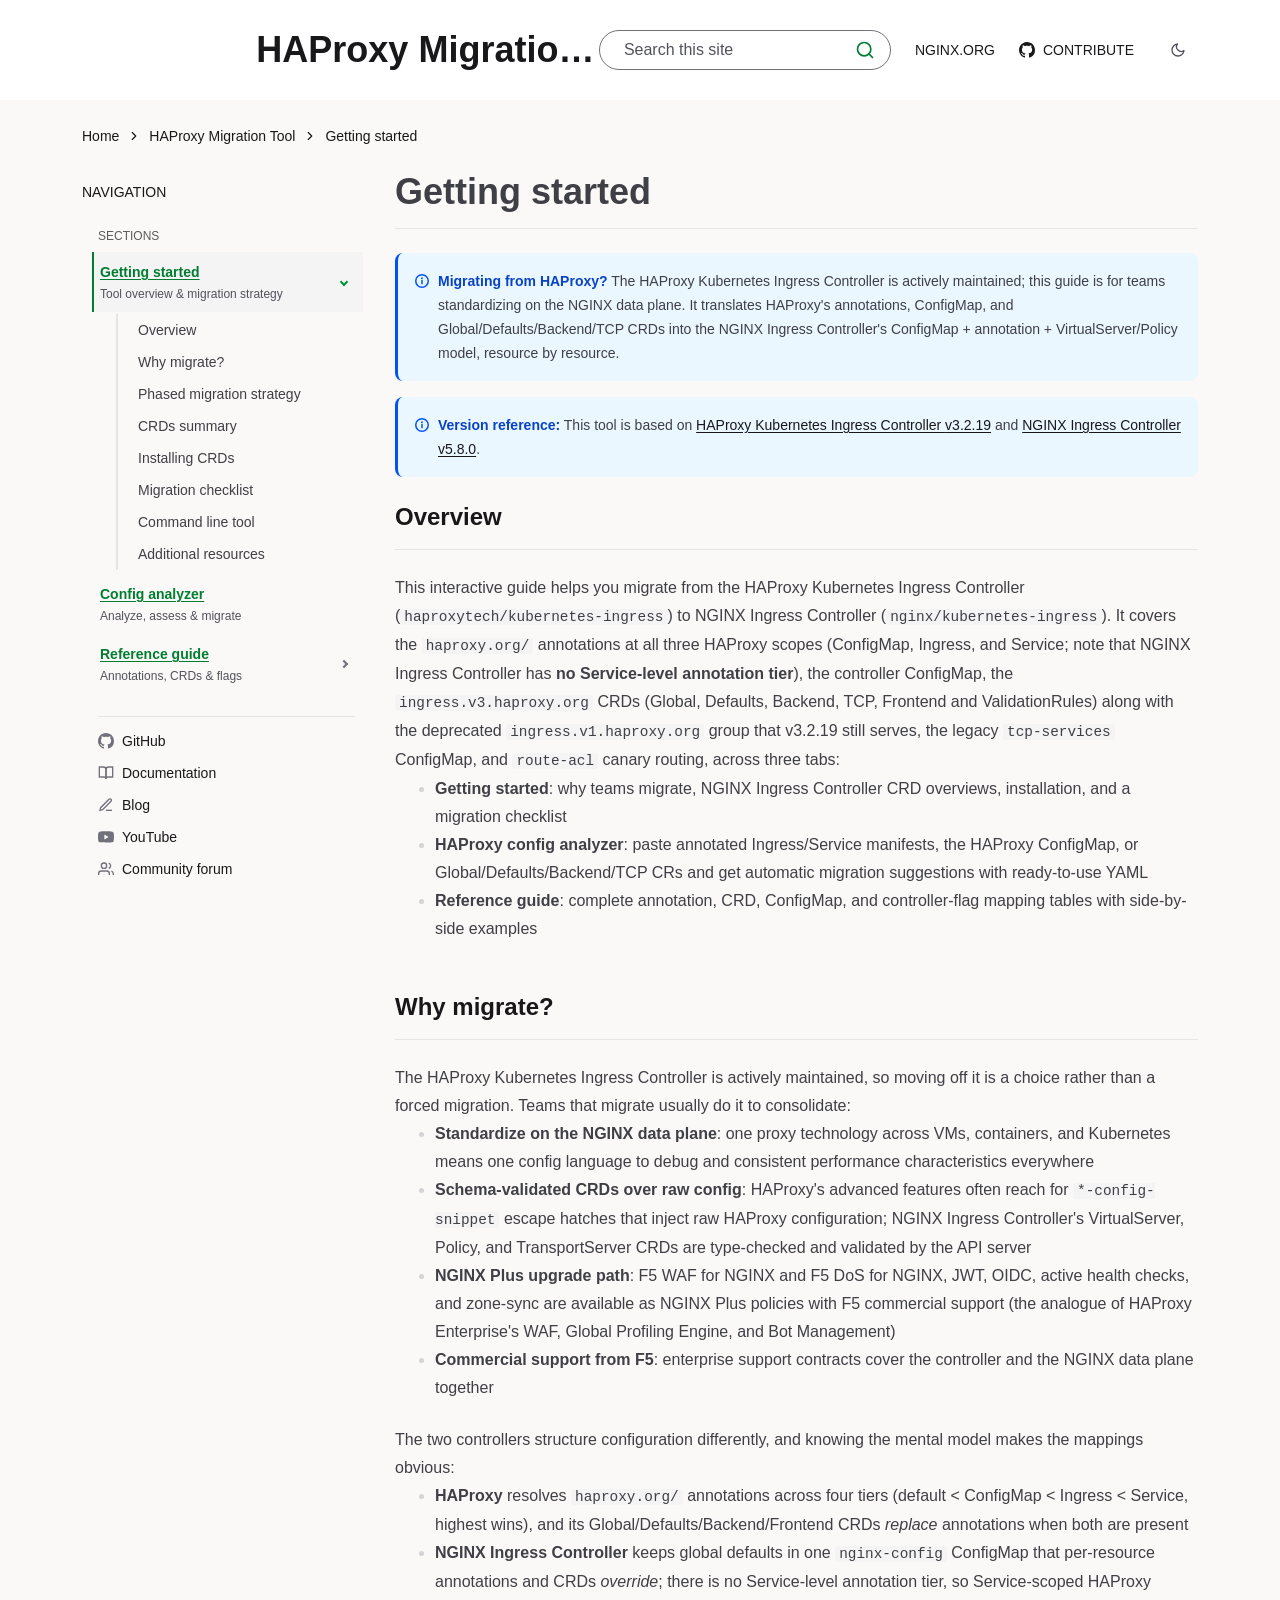
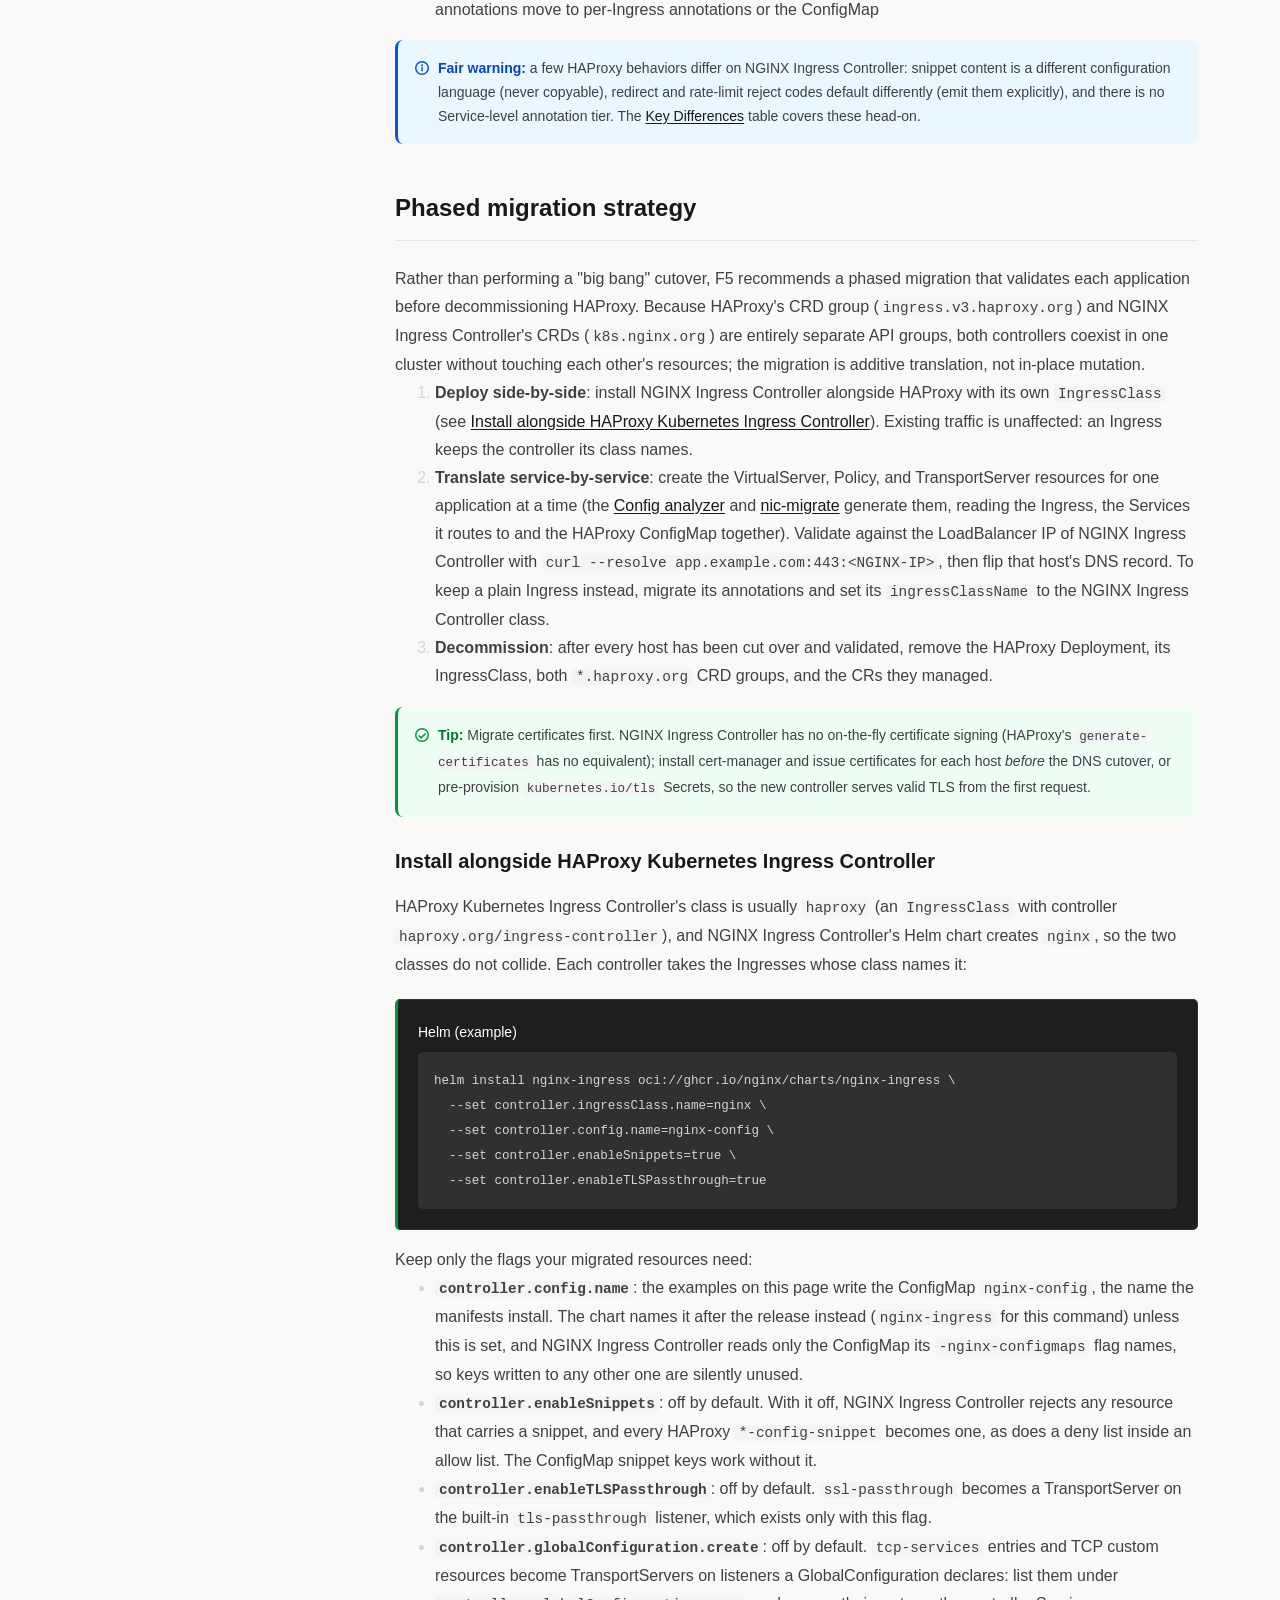
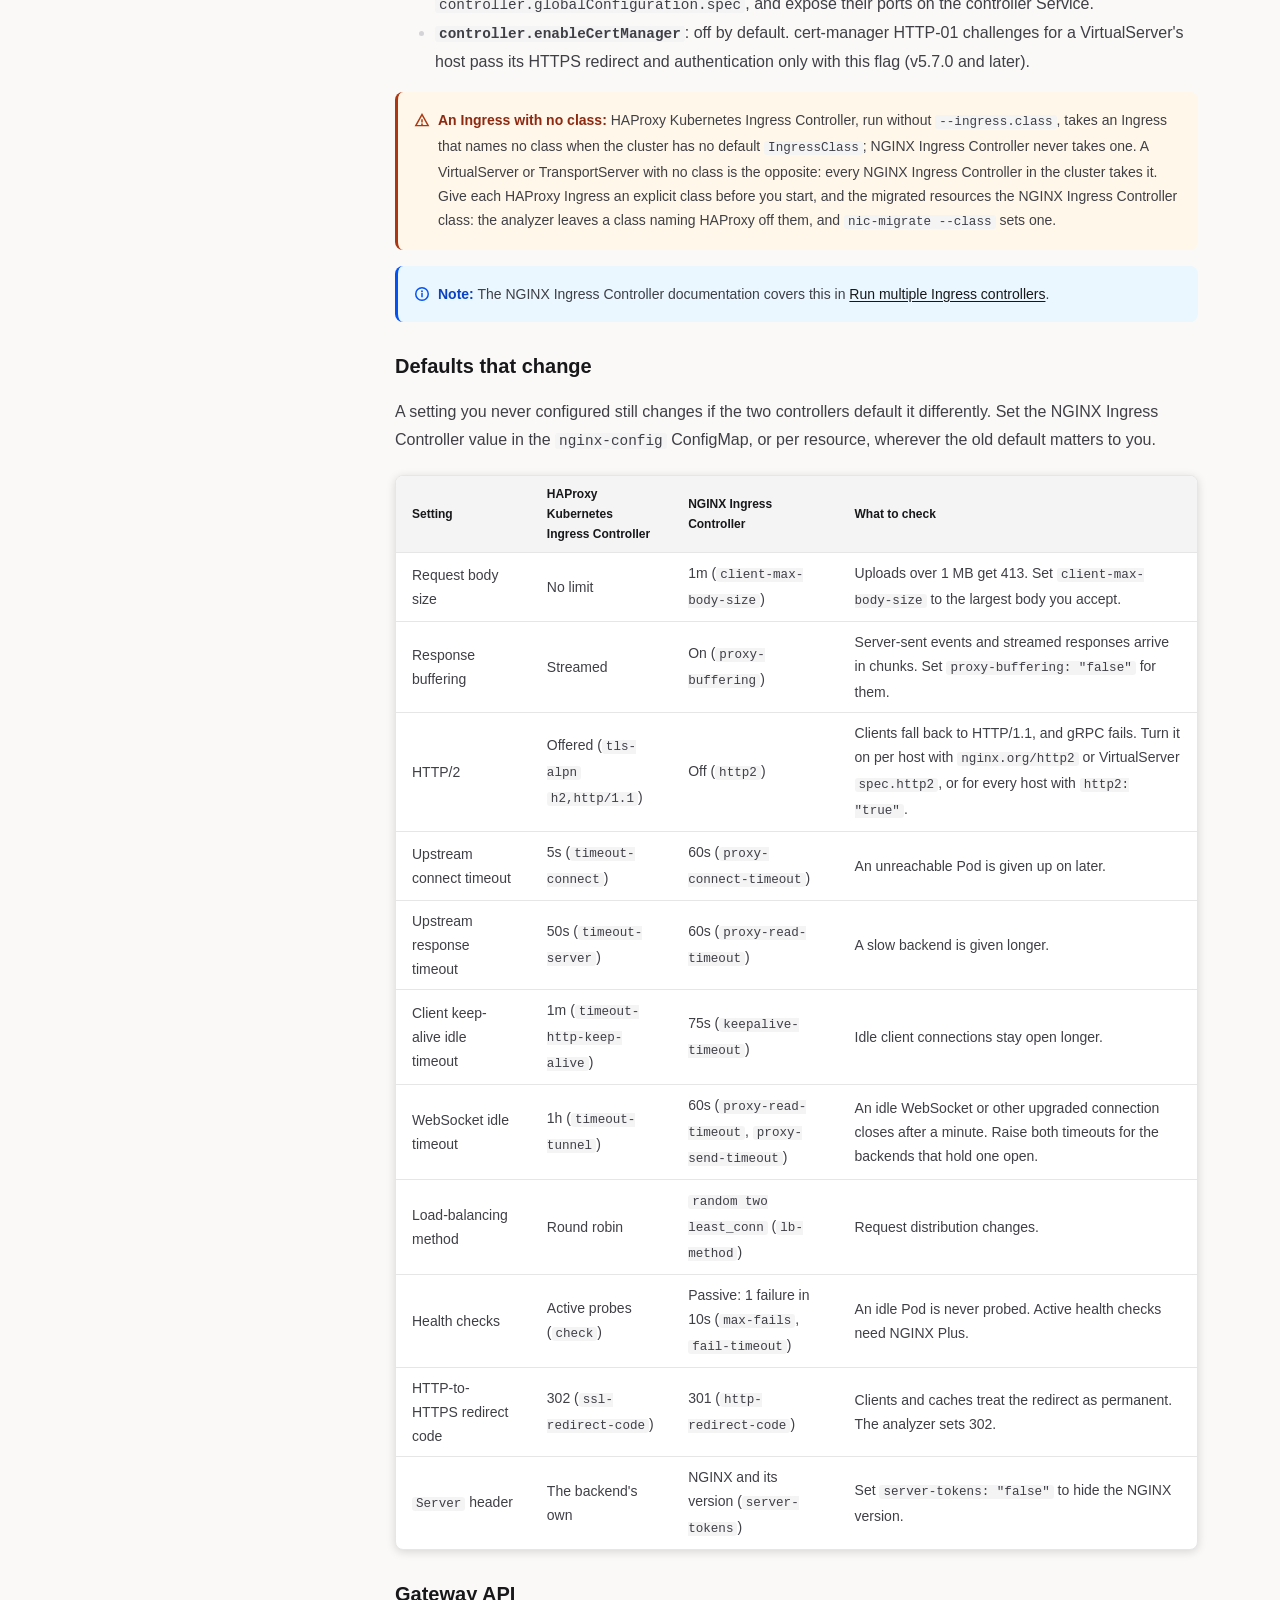
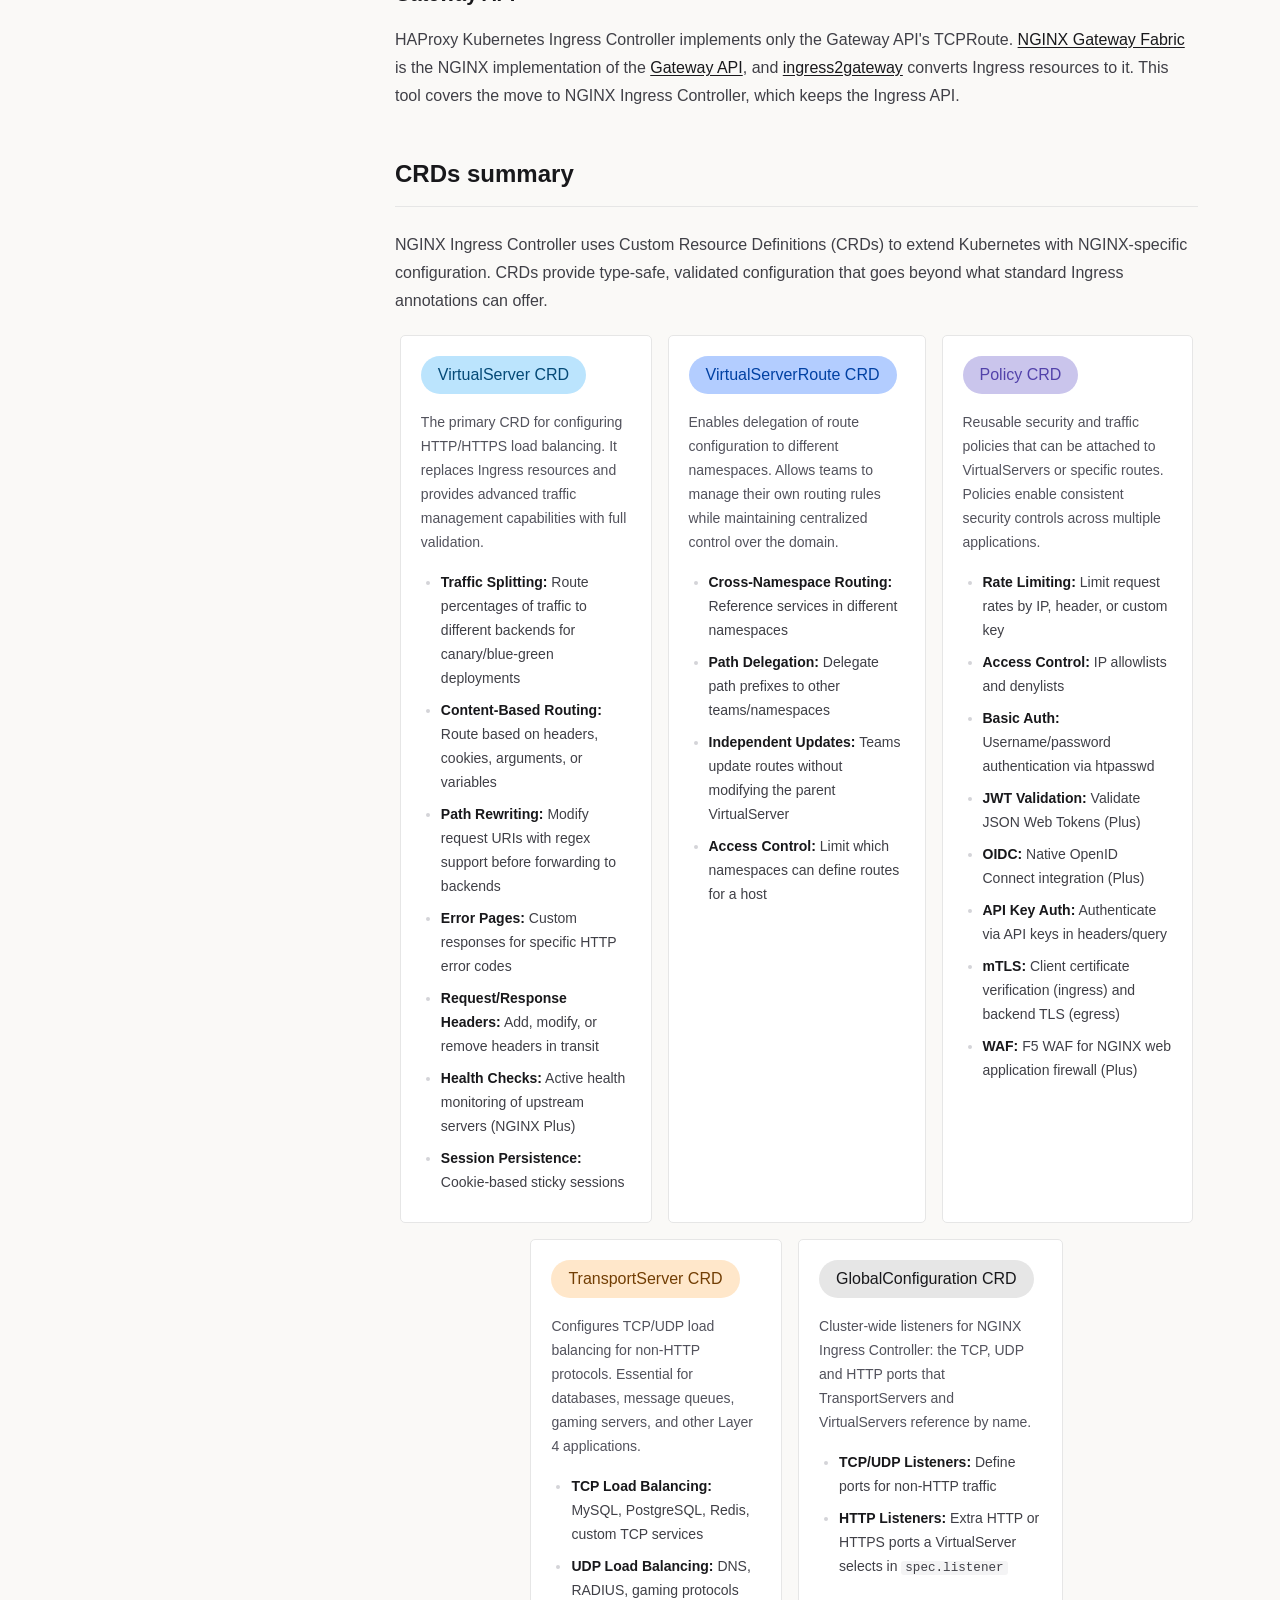
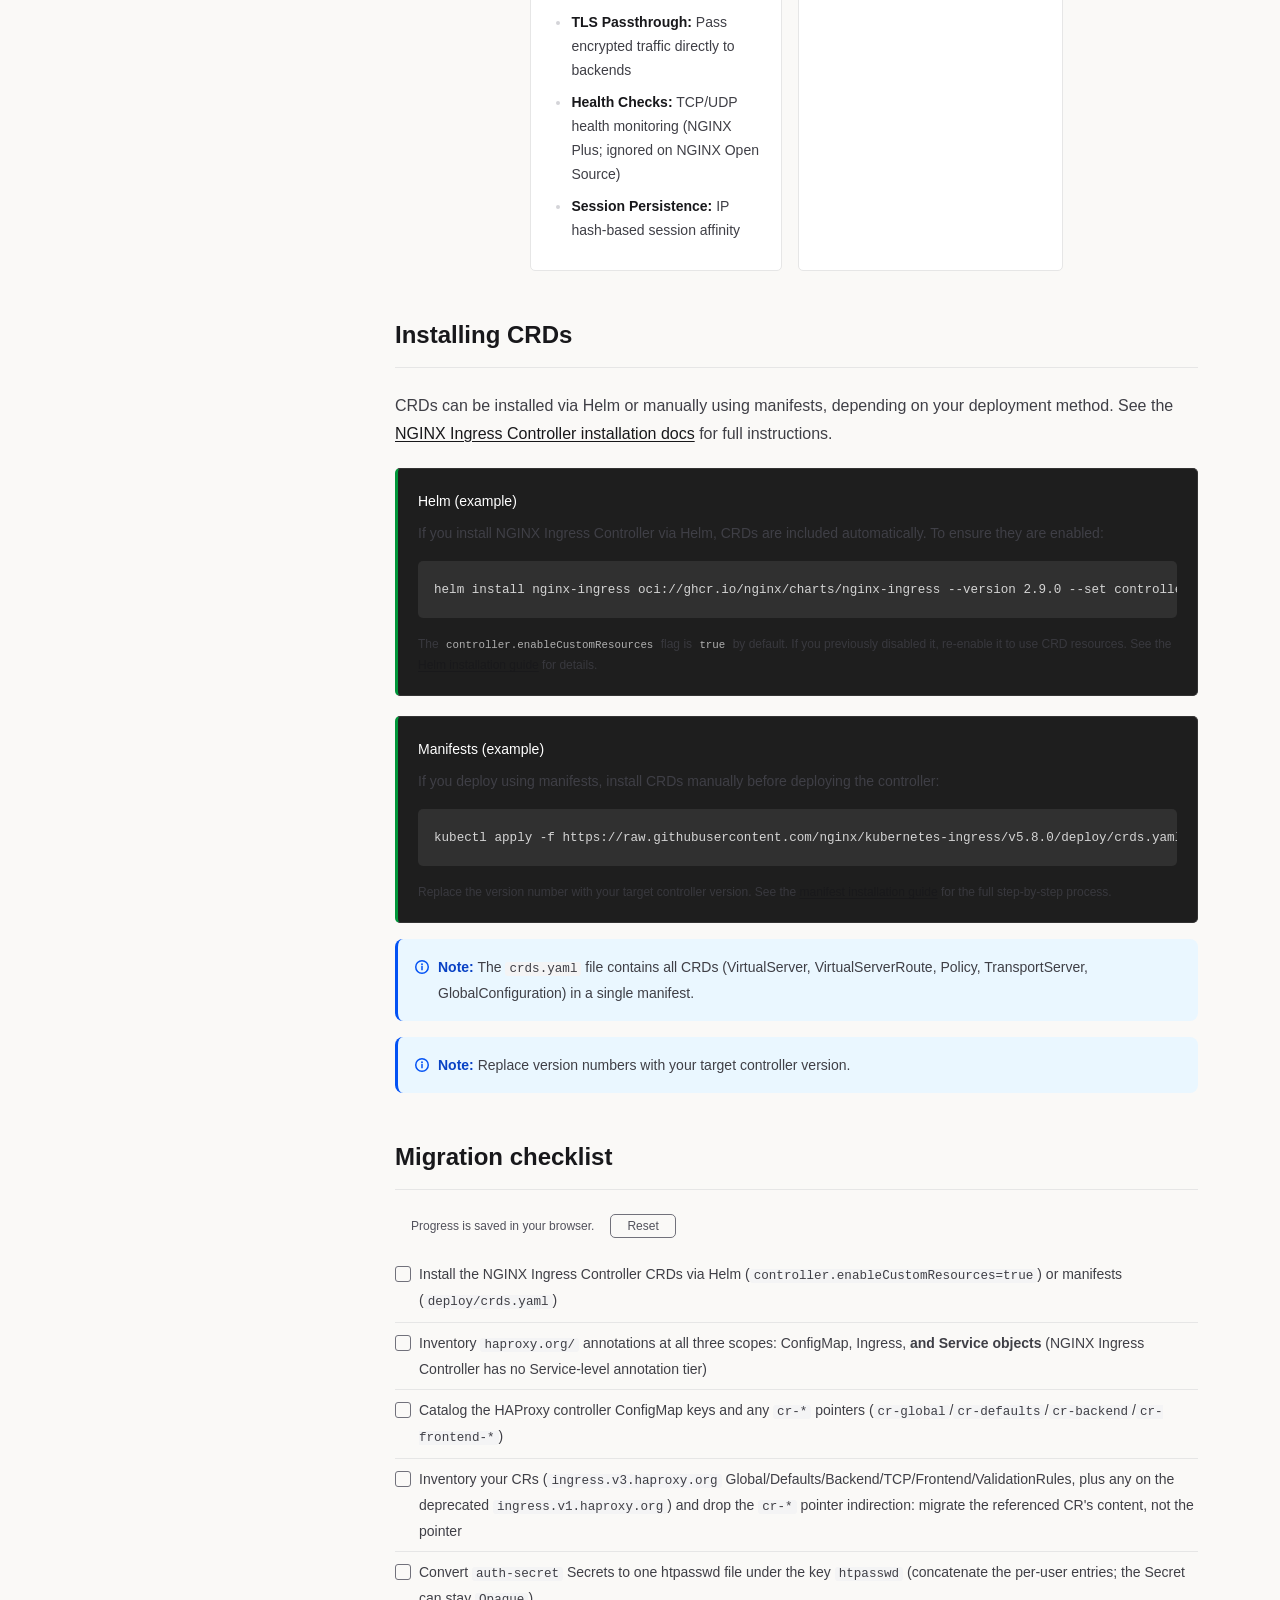
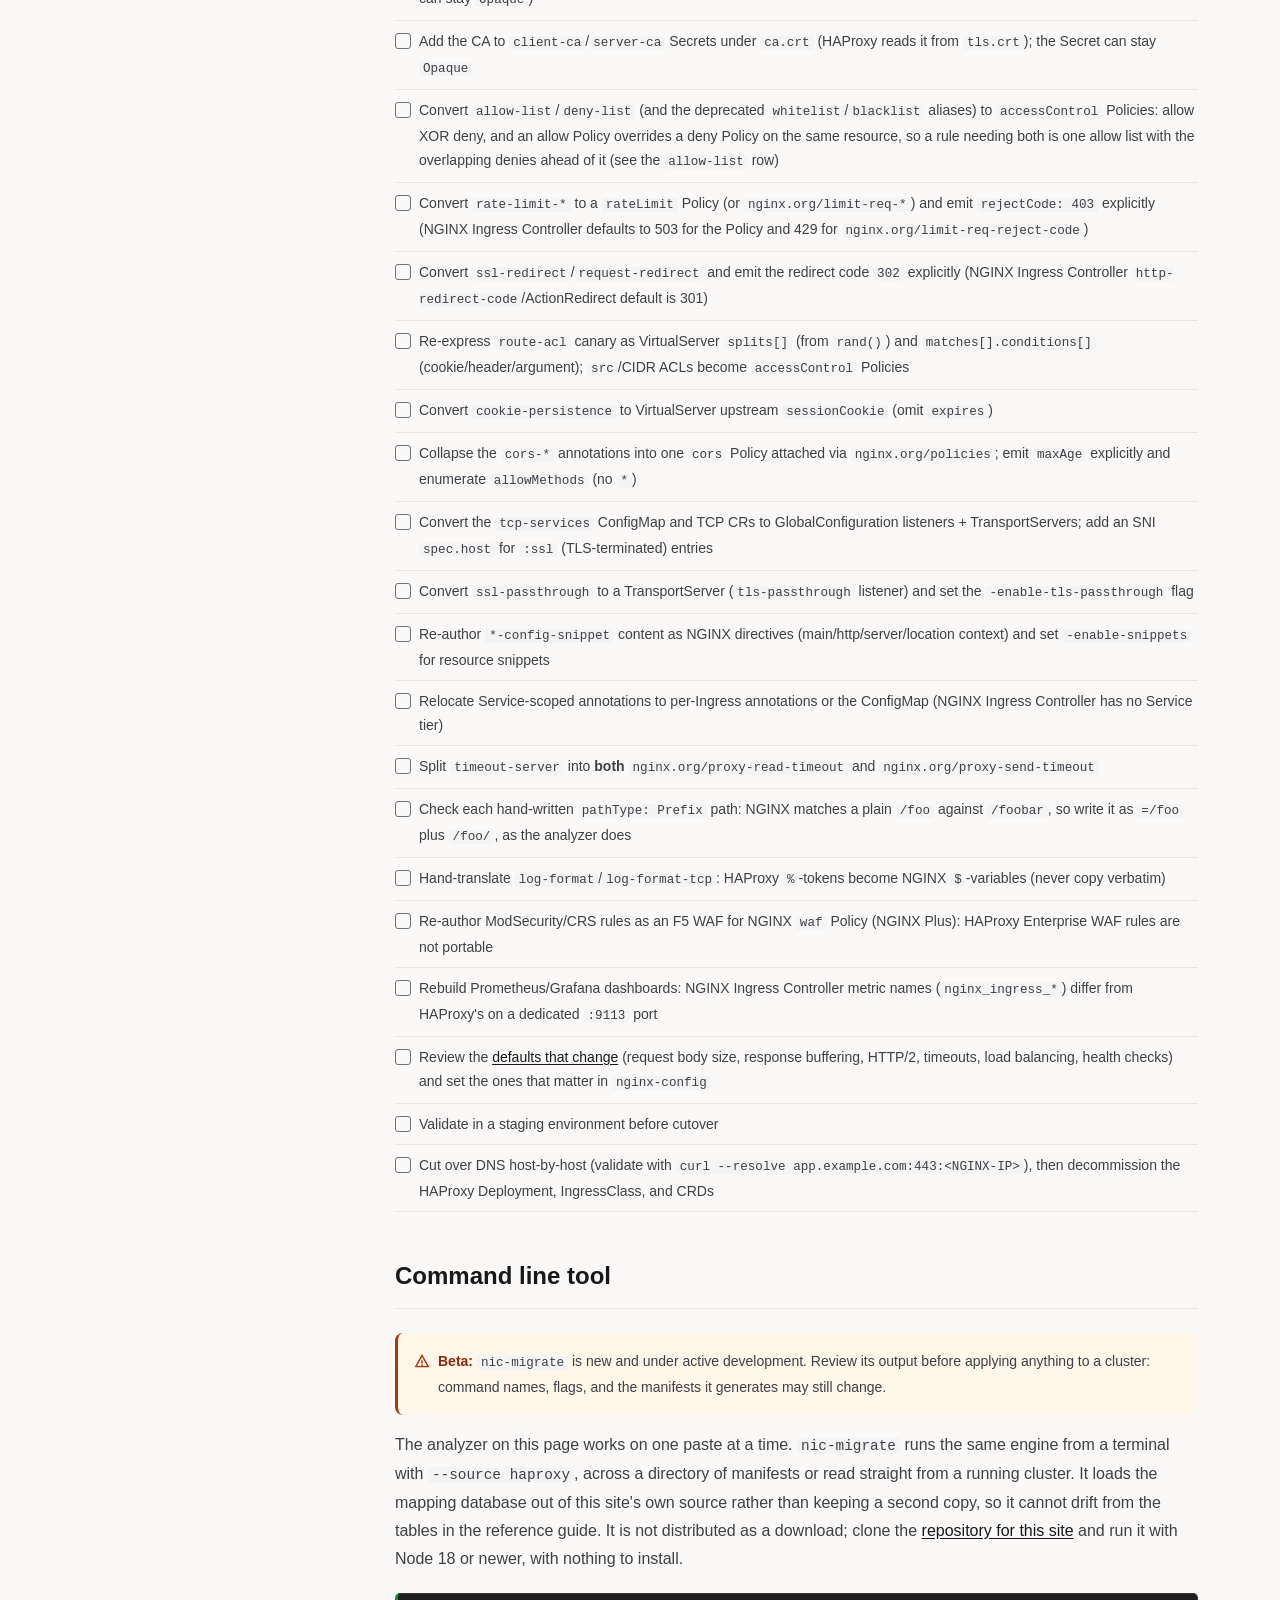
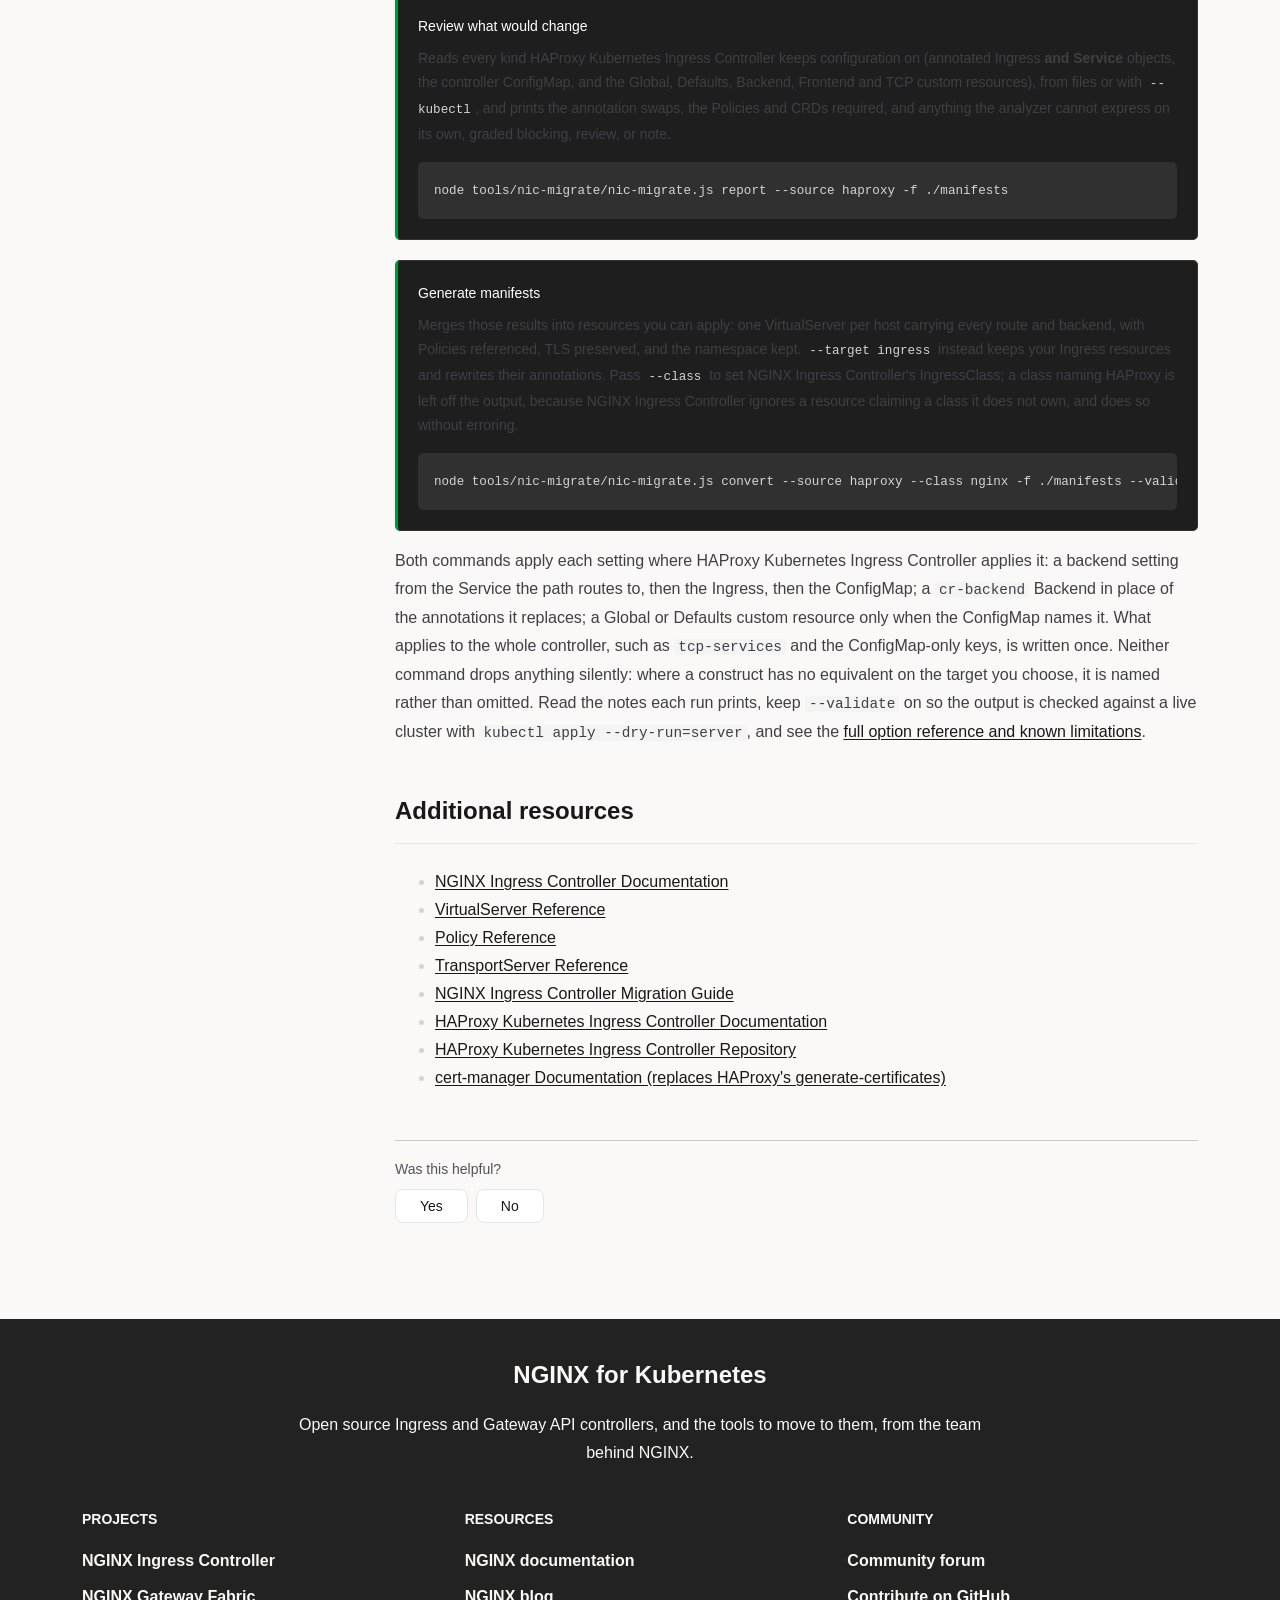
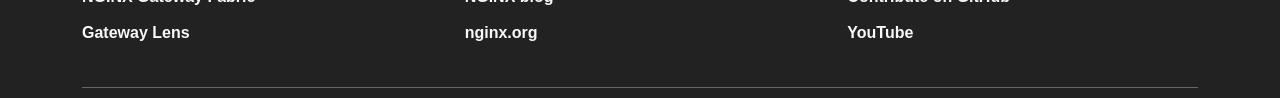
==== commit 6266db2f: "preview: Lay the redesign out as ADSP-Theme v1.0.47 does, read from its source The first pass follow" ====
--- a/haproxy-migration.html
+++ b/haproxy-migration.html
@@ -104,6 +104,13 @@
     </nav>
 
     <div class="layout">
+        <nav class="docs-breadcrumbs" aria-label="Breadcrumb">
+            <a href="index.html">Home</a>
+            <svg aria-hidden="true" viewBox="0 0 24 24" fill="none" stroke="currentColor" stroke-width="2" stroke-linecap="round" stroke-linejoin="round"><path d="m9 18 6-6-6-6"/></svg>
+            <a href="haproxy-migration.html#getting-started">HAProxy Migration Tool</a>
+            <svg aria-hidden="true" viewBox="0 0 24 24" fill="none" stroke="currentColor" stroke-width="2" stroke-linecap="round" stroke-linejoin="round"><path d="m9 18 6-6-6-6"/></svg>
+            <span id="mobileBreadcrumb" aria-current="page">Getting started</span>
+        </nav>
         <!-- ── Sidebar Backdrop ── -->
         <div class="sidebar-backdrop" id="sidebarBackdrop" aria-hidden="true"></div>
 
@@ -181,7 +188,7 @@
                 </a>
             </div>
             <div class="sidebar-copyright">
-                &copy; <span id="copyright-year">2026</span> F5, Inc. All rights reserved.
+                &copy; 2026 F5, Inc. All rights reserved.
                 <div class="sidebar-trademark">NGINX is a registered trademark of F5, Inc.</div>
                 <div class="sidebar-tagline">Created with AI. Maintained by humans.</div>
             </div>
@@ -191,13 +198,8 @@
         <main class="main" id="main-content" role="main" aria-label="Migration tool content">
         <h1 class="sr-only">HAProxy to NGINX Ingress Migration Tool</h1>
         <div class="main-inner">
-            <nav class="docs-breadcrumbs" aria-label="Breadcrumb">
-                <a href="index.html">Home</a>
-                <svg aria-hidden="true" viewBox="0 0 24 24" fill="none" stroke="currentColor" stroke-width="2" stroke-linecap="round" stroke-linejoin="round"><path d="m9 18 6-6-6-6"/></svg>
-                <a href="haproxy-migration.html#getting-started">HAProxy Migration Tool</a>
-                <svg aria-hidden="true" viewBox="0 0 24 24" fill="none" stroke="currentColor" stroke-width="2" stroke-linecap="round" stroke-linejoin="round"><path d="m9 18 6-6-6-6"/></svg>
-                <span id="mobileBreadcrumb" aria-current="page">Getting started</span>
-            </nav>
+        <div class="docs-article">
+        <div class="docs-article-body">
 
         <div class="tool-page active" id="page-getting-started">
             <p class="docs-view-title" role="heading" aria-level="2">Getting started</p>
@@ -7162,9 +7164,14 @@
         </div><!-- /.tool-page #page-reference -->
             <div class="docs-feedback" id="docsFeedback">
                 <span>Was this helpful?</span>
-                <button class="btn btn-secondary" type="button" data-feedback="yes">Yes</button>
-                <button class="btn btn-secondary" type="button" data-feedback="no">No</button>
+                <div class="docs-feedback-actions">
+                    <button class="btn" type="button" data-feedback="yes">Yes</button>
+                    <button class="btn" type="button" data-feedback="no">No</button>
+                </div>
             </div>
+        </div>
+        <nav class="docs-toc" id="docsToc" aria-label="On this page"></nav>
+        </div>
         </div><!-- /.main-inner -->
         </main>
     </div><!-- /.layout -->
@@ -7173,13 +7180,42 @@
 
     <footer class="docs-footer">
         <div class="docs-footer-inner">
-            <span>&copy; F5, Inc. NGINX is a registered trademark of F5, Inc.</span>
-            <nav aria-label="Footer">
-                <a href="https://github.com/nginx/kubernetes.nginx.org" target="_blank" rel="noopener">GitHub</a>
-                <a href="https://docs.nginx.com" target="_blank" rel="noopener">NGINX docs</a>
-                <a href="https://community.nginx.org" target="_blank" rel="noopener">Community forum</a>
+            <div class="docs-footer-head">
+                <p class="docs-footer-title">NGINX for Kubernetes</p>
+                <p class="docs-footer-lead">Open source Ingress and Gateway API controllers, and the tools to move to them, from the team behind NGINX.</p>
+            </div>
+            <div class="docs-footer-cols">
+                <div class="docs-footer-col">
+                    <span class="docs-footer-col-title">Projects</span>
+                    <ul>
+                        <li><a href="https://github.com/nginx/kubernetes-ingress" target="_blank" rel="noopener">NGINX Ingress Controller</a></li>
+                        <li><a href="https://github.com/nginx/nginx-gateway-fabric" target="_blank" rel="noopener">NGINX Gateway Fabric</a></li>
+                        <li><a href="https://github.com/nginx/gateway-lens" target="_blank" rel="noopener">Gateway Lens</a></li>
+                    </ul>
+                </div>
+                <div class="docs-footer-col">
+                    <span class="docs-footer-col-title">Resources</span>
+                    <ul>
+                        <li><a href="https://docs.nginx.com" target="_blank" rel="noopener">NGINX documentation</a></li>
+                        <li><a href="https://blog.nginx.org" target="_blank" rel="noopener">NGINX blog</a></li>
+                        <li><a href="https://nginx.org" target="_blank" rel="noopener">nginx.org</a></li>
+                    </ul>
+                </div>
+                <div class="docs-footer-col">
+                    <span class="docs-footer-col-title">Community</span>
+                    <ul>
+                        <li><a href="https://community.nginx.org" target="_blank" rel="noopener">Community forum</a></li>
+                        <li><a href="https://github.com/nginx/kubernetes.nginx.org" target="_blank" rel="noopener">Contribute on GitHub</a></li>
+                        <li><a href="https://www.youtube.com/@NGINXInc" target="_blank" rel="noopener">YouTube</a></li>
+                    </ul>
+                </div>
+            </div>
+            <div class="docs-footer-legal">
+                <p>&copy;<span id="copyright-year">2026</span> F5, Inc. All rights reserved.</p>
+                <a href="https://www.f5.com/company/policies/trademarks" target="_blank" rel="noopener">Trademarks</a>
+                <a href="https://www.f5.com/company/policies" target="_blank" rel="noopener">Policies</a>
                 <a href="https://www.f5.com/company/policies/privacy-notice" target="_blank" rel="noopener">Privacy</a>
-            </nav>
+            </div>
         </div>
     </footer>
 </body>
--- a/assets/css/tokens.css
+++ b/assets/css/tokens.css
@@ -66,7 +66,10 @@
     --surface-sunken: #F4F4F5;   /* gray-100: --muted, active nav fill */
     --text:           var(--n600);
     --text-body:      #3F3F46;   /* gray-700: body copy (typography.css) */
-    --sidebar-bg:     #FAFAFA;   /* gray-50: --sidebar */
+    --sidebar-bg:     transparent; /* the rail is transparent once docked (sidebar.html) */
+    --footer-bg:      #222222;   /* carbon: the footer (baseof.html bg-carbon) */
+    --footer-text:    #FAF9F7;   /* snow on carbon: 15.1:1 */
+    --footer-rule:    #666666;   /* steel: footer dividers */
     --text-secondary: var(--n550);
     --text-disabled:  var(--n300);
     --icon:           var(--n450);
@@ -479,8 +482,11 @@
        side, and the heading is one line, so nothing is under pressure. */
     --sidebar-w: 288px;        /* --left-sidebar-width 18rem */
     --topbar-h:  64px;
-    --container-max: 1140px;   /* Bootstrap-style container, as the theme */
-    --container-pad: 16px;
+    /* Container (base.css @utility container): 1140px at xl, 1440px from
+       1600px (--breakpoint-2xl 100rem). Padding 12px, 16px from 1600px. */
+    --container-max: 1140px;
+    --container-pad: 12px;
+    --toc-w: 224px;            /* --right-sidebar-width 14rem, 2rem gap */
     --banner-h:  0px;
     --fixed-top-h:  calc(var(--topbar-h) + var(--banner-h));
 }
@@ -517,7 +523,6 @@
         --bg:             #09090B;
         --surface:        #18181B;
         --surface-sunken: #27272A;      /* gray-800 */
-        --sidebar-bg:     #18181B;
         --text:           #FAFAFA;
         --text-body:      #D4D4D8;      /* gray-300 */
         --text-secondary: #9F9FA9;      /* gray-400: 6.9:1 on gray-900 */
--- a/assets/css/shared.css
+++ b/assets/css/shared.css
@@ -1007,163 +1007,213 @@
 
 
 /* ═══ Docs theme shell (docs mockup) ══════════════════════════════════════
-   The page in the shape of docs.f5.com (F5Docs/ADSP-Theme v1.0.46): a white
-   sticky header, one centred 1140px container shared by the header, the
-   NAVIGATION rail and the content, breadcrumbs and a ruled title on every
-   view, then a feedback row and a quiet footer. NGINX logo and NGINX green
+   The page as F5Docs/ADSP-Theme v1.0.47 lays it out (baseof.html,
+   header.html, sidebar.html, content.html, footer.html), read from the
+   theme's source: a white header whose contents share the container; then
+   the container's grid, breadcrumbs across both columns in row 1 and the
+   transparent NAVIGATION rail beside the content in row 2; an "On this page"
+   column on the right of the article; the dark footer. NGINX logo and green
    in place of the F5 ball and Bay; Inter in place of the licensed faces; no
    utility bar and no five-colour stripe.
 
    Every id and class the JavaScript uses is unchanged (#sidebar,
-   #sidebarBackdrop, #menuToggle, #darkToggle, .topbar, .main), so the views,
-   the analyzer and the drawer work as on production. The drawer breakpoint
-   stays at shared.js's 900px. */
+   #sidebarBackdrop, #menuToggle, #darkToggle, .topbar, .main), so views, the
+   analyzer and the drawer work as on production. The drawer breakpoint stays
+   at shared.js's 900px. */
+
+/* Container steps (base.css @utility container). */
+@media (min-width: 1600px) { :root { --container-max: 1440px; --container-pad: 16px; } }
 
 body { background: var(--bg); color: var(--text-body); font-size: var(--fs-body-lg); line-height: var(--lh-body-lg); }
 
-/* ── Header: full-width white bar, contents in the container ── */
+/* ── Header: white, contents in the container. The desktop bar is 36px over
+   a 40px row over 24px (header.html pt-9 pb-6 h-10). ── */
+:root { --topbar-h: 100px; }
 .topbar {
     background: var(--surface);
-    border-bottom: 1px solid var(--border);
+    border-bottom: 0;
     padding: 0 max(var(--container-pad), calc((100vw - var(--container-max)) / 2 + var(--container-pad)));
     align-items: center;
 }
-.topbar-left { align-items: center; gap: var(--space-2x); }
+.topbar-left { align-items: center; gap: var(--space-5x); }
 .topbar-brand { padding: 0; height: auto; }
 .topbar-brand::after { display: none; }
-.topbar-brand .brand-logo { height: 28px; }
-.topbar-heading { padding: 0 0 0 var(--space-2x); border-left: 1px solid var(--border); justify-content: center; }
+.topbar-brand .brand-logo { height: 38px; }
+.topbar-heading { padding: 0; border: 0; justify-content: center; }
 .topbar-eyebrow {
     font-family: var(--font-display);
-    font-size: var(--fs-h3);
-    line-height: var(--lh-h3);
-    font-weight: 800;
-    color: var(--text);
-}
-.topbar-right { align-items: center; gap: var(--space-base); padding: 0; }
+    font-size: var(--fs-h1);
+    line-height: var(--lh-h1);
+    font-weight: 700;
+    color: var(--text);
+}
+.topbar-right { align-items: center; gap: var(--space-3x); padding: 0; }
 .topbar-link, .topbar-link:link, .topbar-link:visited {
-    height: 36px;
-    padding: 0 var(--space-base);
+    height: 40px;
+    padding: 0;
     border-radius: var(--radius);
-    font-size: var(--fs-body);
-    line-height: var(--lh-body);
-    font-weight: 500;
-    text-transform: uppercase;
-    color: var(--text);
-}
-.topbar-link .nginx-glyph { display: none; }
-.dark-toggle { height: 36px; width: 36px; border-radius: var(--radius); }
-
-/* Search pill: filters the navigation rail (index.js / migration-core.js
-   have no search index, so it searches what the rail lists). */
-.docs-search {
-    position: relative;
-    display: flex;
-    align-items: center;
-    width: 240px;
-}
-.docs-search svg { position: absolute; left: var(--space-2x); width: 16px; height: 16px; color: var(--icon); pointer-events: none; }
-.docs-search input {
-    width: 100%;
-    height: 36px;
-    padding: 0 var(--space-2x) 0 var(--space-5x);
-    border: 1px solid var(--border-control);
-    border-radius: var(--radius-pill);
-    background: var(--surface);
-    color: var(--text);
-    font-family: var(--font);
-    font-size: var(--fs-body);
-    line-height: var(--lh-body);
-}
-.docs-search input::placeholder { color: var(--text-secondary); }
-
-/* ── Container: rail and content side by side, centred ── */
-.layout {
-    max-width: var(--container-max);
-    margin: var(--fixed-top-h) auto 0;
-    padding: 0 var(--container-pad);
-    gap: var(--space-5x);
-    align-items: stretch;
-    /* The rail's grey runs the full height of the column, as the theme's
-       does, while the rail itself stays sticky inside it. */
-    background: linear-gradient(to right,
-        transparent var(--container-pad),
-        var(--border-sidebar) var(--container-pad), var(--border-sidebar) calc(var(--container-pad) + 1px),
-        var(--sidebar-bg) calc(var(--container-pad) + 1px), var(--sidebar-bg) calc(var(--container-pad) + 1px + var(--sidebar-w)),
-        var(--border-sidebar) calc(var(--container-pad) + 1px + var(--sidebar-w)), var(--border-sidebar) calc(var(--container-pad) + 2px + var(--sidebar-w)),
-        transparent calc(var(--container-pad) + 2px + var(--sidebar-w))) no-repeat;
-}
-
-/* ── NAVIGATION rail: gray-50, square, sticky beside the content ── */
-.sidebar {
-    position: sticky;
-    top: var(--fixed-top-h);
-    align-self: flex-start;
-    width: calc(var(--sidebar-w) + 2px);
-    flex-shrink: 0;
-    height: calc(100vh - var(--fixed-top-h));
-    padding: var(--space-3x) 0 var(--space-2x);
-    background: var(--sidebar-bg);
-    border-right: 1px solid var(--border-sidebar);
-    border-left: 1px solid var(--border-sidebar);
-}
-.sidebar::before {
-    content: "Navigation";
-    display: block;
-    padding: 0 var(--space-2x) var(--space-2x);
     font-size: var(--fs-body);
     line-height: var(--lh-body);
     font-weight: 400;
     text-transform: uppercase;
     color: var(--text);
 }
-.sidebar-section { padding: 0 var(--space-2x); margin-bottom: var(--space-2x); border: 0; }
+.topbar-link:hover { background: none; text-decoration: underline; }
+.topbar-link .nginx-glyph { display: none; }
+.dark-toggle { height: 40px; width: 40px; border-radius: var(--radius); }
+
+/* Search pill (searchbar-standalone.html): it filters the navigation rail,
+   since this static site has no search index. */
+.docs-search { position: relative; display: flex; align-items: center; width: 292px; }
+.docs-search svg { position: absolute; right: var(--space-2x); width: 20px; height: 20px; color: var(--green-text); pointer-events: none; }
+.docs-search input {
+    width: 100%;
+    height: 40px;
+    padding: 0 var(--space-6x) 0 var(--space-3x);
+    border: 1px solid var(--border-control);
+    border-radius: var(--radius-pill);
+    background: var(--surface);
+    color: var(--text);
+    font-family: var(--font);
+    font-size: var(--fs-body-lg);
+    line-height: var(--lh-body-lg);
+}
+.docs-search input::placeholder { color: var(--text-secondary); }
+
+/* ── The container's grid (baseof.html): breadcrumbs in row 1 across both
+   columns, the rail and the content in row 2, 24px apart. ── */
+.layout {
+    display: grid;
+    grid-template-columns: calc(var(--sidebar-w) + 1px) minmax(0, 1fr);
+    grid-template-rows: auto minmax(0, 1fr);
+    column-gap: var(--space-3x);
+    row-gap: var(--space-3x);
+    max-width: var(--container-max);
+    margin: var(--fixed-top-h) auto 0;
+    padding: 0 var(--container-pad);
+    min-height: calc(100vh - var(--fixed-top-h));
+}
+.layout > .docs-breadcrumbs { grid-column: 1 / -1; grid-row: 1; }
+.layout > .sidebar { grid-column: 1; grid-row: 2; }
+.layout > .main { grid-column: 2; grid-row: 2; }
+
+/* Breadcrumbs (breadcrumbs.html, components.css): 24px down, 14px in the
+   heading face, near-black, 14px chevrons. */
+.docs-breadcrumbs {
+    display: flex;
+    flex-wrap: wrap;
+    align-items: center;
+    gap: var(--space-base);
+    margin-top: var(--space-3x);
+    font-family: var(--font-display);
+    font-size: var(--fs-body);
+    line-height: var(--lh-body);
+    font-weight: 500;
+    color: var(--text);
+}
+.docs-breadcrumbs a { color: var(--text); text-decoration: none; }
+.docs-breadcrumbs a:hover { text-decoration: underline; }
+.docs-breadcrumbs svg { width: 14px; height: 14px; color: var(--text); }
+
+/* ── NAVIGATION rail (sidebar.html, components.css): transparent once
+   docked, sticky under the header; "NAVIGATION" with a collapse button;
+   groups with an uppercase label at 70% and a rule above; top-level links
+   semibold, accent, underlined; nested items behind a 2px gray-200 rule;
+   the active item gray-100 with a 2px accent left border. ── */
+/* In flow, as the theme's rail: not sticky. A sticky rail capped at the
+   viewport height scrolled internally once its items outgrew it, and Chrome
+   then pinned it to the top offset, over the breadcrumbs (measured: 100px
+   instead of 172px in a 900px window). Only "On this page" is sticky. */
+.sidebar {
+    position: static;
+    align-self: start;
+    width: auto;
+    height: auto;
+    max-height: none;
+    overflow: visible;
+    padding: 0 0 var(--space-2x);
+    background: transparent;
+    border: 0;
+}
+.sidebar::before {
+    content: "Navigation";
+    display: flex;
+    align-items: center;
+    height: 40px;
+    font-size: var(--fs-body);
+    line-height: var(--lh-body);
+    font-weight: 400;
+    text-transform: uppercase;
+    color: var(--text);
+}
+.sidebar-section {
+    padding: var(--space-base);
+    margin: 0;
+    border: 0;
+    border-top: 1px solid var(--border-sidebar);
+}
+.sidebar-section:first-of-type { border-top: 0; }
 .sidebar-label {
-    padding: 0 0 var(--space-small);
+    display: flex;
+    align-items: center;
+    height: 32px;
+    padding: 0 var(--space-base);
     font-family: var(--font);
     font-size: var(--fs-caption);
     line-height: var(--lh-caption);
     font-weight: 500;
-    color: var(--text-secondary);
+    text-transform: uppercase;
+    color: var(--text);
+    opacity: 0.7;
 }
 .sidebar-label::before { display: none; }
-.sidebar-nav { border-left: 2px solid var(--border-sidebar); }
+.sidebar-nav { border: 0; padding-left: 2px; }
 .sidebar-link {
-    padding: var(--space-base) var(--space-base) var(--space-base) var(--space-2x);
+    padding: var(--space-base);
     border-radius: 0;
-    margin-left: -2px;
+    margin: 0;
 }
 .sidebar-link::before { left: 0; top: 0; bottom: 0; width: 2px; border-radius: 0; }
-.sidebar-link-name { font-weight: 600; color: var(--green-text); text-decoration: underline; text-underline-offset: 2px; }
+.sidebar-link-name { font-weight: 600; color: var(--green-text); text-decoration: underline; text-decoration-color: var(--green-text); text-underline-offset: 2px; }
 .sidebar-link-desc { color: var(--text-secondary); }
 .sidebar-link:hover { background: var(--surface-sunken); color: var(--text); }
 .sidebar-link.active { background: var(--surface-sunken); color: var(--green-text); font-weight: 600; }
 .sidebar-link.active::before { background: var(--green-text); }
 .sidebar-section:not(:has(.sidebar-label)) > .sidebar-nav > li > .sidebar-link::after { display: none; }
-.sidebar-divider { margin: var(--space-2x); background: var(--border-sidebar); }
+.sidebar-divider { margin: var(--space-base) var(--space-2x); background: var(--border-sidebar); }
 .sidebar-ext-links { padding: 0 var(--space-2x); }
 .sidebar-ext { padding: var(--space-small) 0; font-size: var(--fs-body); line-height: var(--lh-body); border-radius: 0; }
 .sidebar-ext:hover { background: none; text-decoration: underline; }
-.sidebar-copyright { padding: var(--space-2x); }
-
-/* ── Content column ── */
-.main { margin-left: 0; padding: var(--space-3x) 0 var(--space-6x); }
-
-/* Breadcrumbs above each view's title: medium, chevron separated. */
-.docs-breadcrumbs {
-    display: flex;
-    flex-wrap: wrap;
-    align-items: center;
-    gap: var(--space-small);
-    margin-bottom: var(--space-2x);
+.sidebar-copyright { display: none; }   /* the footer carries it */
+
+/* ── Content column, and "On this page" on its right (content.html):
+   224px, 32px gap, from a 1024px-wide content box (right-toc-fits). ── */
+.main { margin: 0; padding: 0 0 var(--space-6x); min-width: 0; container-type: inline-size; container-name: content; }
+.docs-article { display: flex; gap: var(--space-4x); align-items: flex-start; }
+.docs-article > .docs-article-body { flex: 1; min-width: 0; }
+.docs-toc { display: none; width: var(--toc-w); flex-shrink: 0; position: sticky; top: calc(var(--fixed-top-h) + var(--space-2x)); }
+@container content (width >= 64rem) { .docs-toc:not(:empty) { display: block; } }
+.docs-toc-title {
+    margin-bottom: var(--space-base);
     font-size: var(--fs-body);
     line-height: var(--lh-body);
     font-weight: 500;
+    text-transform: uppercase;
     color: var(--text-secondary);
 }
-.docs-breadcrumbs a { color: var(--text); text-decoration: none; }
-.docs-breadcrumbs a:hover { text-decoration: underline; }
-.docs-breadcrumbs svg { width: 14px; height: 14px; color: var(--icon); }
+.docs-toc ol { list-style: none; border-left: 2px solid var(--border-sidebar); max-height: calc(100vh - var(--fixed-top-h) - var(--space-6x)); overflow-y: auto; }
+.docs-toc a {
+    display: block;
+    margin-left: -2px;
+    padding: var(--space-small) var(--space-base);
+    border-left: 2px solid transparent;
+    font-size: var(--fs-caption);
+    line-height: var(--lh-caption);
+    color: var(--text);
+    text-decoration: none;
+}
+.docs-toc a:hover { color: var(--green-text); }
+.docs-toc a[aria-current="location"] { border-left-color: var(--green-text); background: var(--green-tint); color: var(--text); }
 
 /* Cards: white, 8px, 1px border, the card shadow. */
 .docs-card {
@@ -1185,64 +1235,92 @@
 .info-box.warning strong:first-child { color: var(--amber-title); }
 .info-box.error strong:first-child { color: var(--pomegranate-title); }
 
-/* Buttons: 5px, semibold, outlined secondary as the feedback buttons. */
+/* Buttons: 5px, semibold. */
 .btn, .cta { border-radius: var(--radius); font-weight: 600; }
 .btn-secondary, .cta-secondary { border-color: var(--text); }
 
 /* Inline code: the neutral chip. */
 :not(pre) > code { background: var(--surface-sunken); padding: 0 var(--space-small); border-radius: var(--radius-small); }
 
-/* "Was this helpful?" row and the quiet footer, after the content. */
+/* "Was this helpful?" (page-meta-links.html): a silver rule, the prompt
+   above two 8px-radius buttons. */
 .docs-feedback {
     display: flex;
-    align-items: center;
-    gap: var(--space-2x);
-    margin-top: var(--space-6x);
-    padding-top: var(--space-3x);
+    flex-direction: column;
+    gap: var(--space-base);
+    margin-top: var(--space-4x);
+    padding-top: var(--space-2x);
     border-top: 1px solid var(--border-meta);
+}
+.docs-feedback > span { font-size: var(--fs-body); line-height: var(--lh-body); font-weight: 500; color: var(--text-secondary); }
+.docs-feedback-actions { display: flex; gap: var(--space-base); }
+.docs-feedback .btn {
+    min-height: 32px;
+    padding: var(--space-small) var(--space-3x);
+    border: 1px solid var(--border);
+    border-radius: var(--radius-card);
+    background: var(--surface);
+    color: var(--text);
+    font-weight: 400;
+}
+.docs-feedback .docs-feedback-thanks { font-size: var(--fs-body); line-height: var(--lh-body); color: var(--text-secondary); }
+
+/* ── Footer (footer.html): carbon, a centred heading and lead, link
+   columns, then the legal row over a steel rule. NGINX's links, no stripe. ── */
+.docs-footer { margin-top: var(--space-6x); background: var(--footer-bg); color: var(--footer-text); }
+.docs-footer-inner { max-width: var(--container-max); margin: 0 auto; padding: var(--space-5x) var(--container-pad) 0; }
+.docs-footer-head { margin-bottom: var(--space-5x); text-align: center; }
+.docs-footer-title {
+    font-family: var(--font-display);
+    font-size: var(--fs-h2);
+    line-height: var(--lh-h2);
+    font-weight: 700;
+    margin-bottom: var(--space-2hx);
+}
+.docs-footer-lead { max-width: 720px; margin: 0 auto; font-size: var(--fs-body-lg); line-height: var(--lh-body-lg); }
+.docs-footer-cols { display: grid; grid-template-columns: repeat(3, minmax(0, 1fr)); gap: var(--space-4x); padding-bottom: var(--space-5x); }
+.docs-footer-col-title { display: block; margin-bottom: var(--space-2x); font-size: var(--fs-body); line-height: var(--lh-body); font-weight: 700; text-transform: uppercase; }
+.docs-footer-col ul { list-style: none; display: grid; gap: var(--space-base); }
+.docs-footer a { color: var(--footer-text); font-weight: 600; text-decoration: none; }
+.docs-footer a:hover { text-decoration: underline; }
+.docs-footer-legal {
+    display: flex;
+    flex-wrap: wrap;
+    justify-content: center;
+    gap: var(--space-base) var(--space-5x);
+    padding: var(--space-5x) 0 var(--space-6x);
+    border-top: 1px solid var(--footer-rule);
     font-size: var(--fs-body);
     line-height: var(--lh-body);
-    font-weight: 600;
-    color: var(--text);
-}
-.docs-feedback .btn { min-height: 32px; padding: 0 var(--space-2x); }
-.docs-feedback .docs-feedback-thanks { font-weight: 400; color: var(--text-secondary); }
-.docs-footer {
-    border-top: 1px solid var(--border);
-    background: var(--surface);
-}
-.docs-footer-inner {
-    max-width: var(--container-max);
-    margin: 0 auto;
-    padding: var(--space-3x) var(--container-pad);
-    display: flex;
-    flex-wrap: wrap;
-    justify-content: space-between;
-    gap: var(--space-2x);
-    font-size: var(--fs-body);
-    line-height: var(--lh-body);
-    color: var(--text-secondary);
-}
-.docs-footer a { color: var(--text); }
-.docs-footer nav { display: flex; flex-wrap: wrap; gap: var(--space-3x); }
-
-/* ── Below 900px: shared.js's drawer, full-width content ── */
+}
+.docs-footer-legal p { font-weight: 600; }
+
+/* ── Below 900px: shared.js's drawer, one column, the trail above. ── */
 @media (max-width: 900px) {
+    :root { --topbar-h: 52px; }
     .topbar { padding: 0; }
-    .topbar-heading { border-left: 0; padding: 0 var(--space-2x); }
+    .topbar-left { gap: 0; }
+    .topbar-brand .brand-logo { height: 28px; }
+    .topbar-heading { padding: 0 var(--space-2x); }
+    .topbar-eyebrow { font-size: var(--fs-h3); line-height: var(--lh-h3); }
+    .topbar-right { gap: 0; }
     .docs-search { display: none; }
-    .layout { padding: 0; display: block; background: none; }
+    .layout { display: block; padding: 0 var(--space-2x); }
+    .docs-breadcrumbs { margin: var(--space-2x) 0; }
     .sidebar {
         position: fixed;
         top: var(--fixed-top-h);
         bottom: 0; left: 0;
-        height: auto;
-        border-left: 0;
+        width: var(--sidebar-w);
+        max-height: none;
+        padding: var(--space-2x);
+        background: var(--surface);
     }
-    .main { padding: var(--space-2x) var(--space-2x) var(--space-5x); }
+    .main { padding-bottom: var(--space-5x); }
+    .docs-footer-cols { grid-template-columns: 1fr; }
     .topbar-link-label { text-transform: none; }
 }
-@media (max-width: 1100px) and (min-width: 901px) {
+@media (max-width: 1250px) and (min-width: 901px) {
     .docs-search { display: none; }
 }
 
--- a/assets/css/migration.css
+++ b/assets/css/migration.css
@@ -1665,9 +1665,13 @@
     text-underline-offset: 2px;
     font-weight: 500;
 }
+/* "On this page" sits inside .main-inner on the tool pages: plain links. */
+.main-inner .docs-toc a:link, .main-inner .docs-toc a:visited { text-decoration: none; font-weight: 400; }
 .main-inner a:hover { color: var(--green-text); }
 :is(html, body).dark-mode .main-inner a:link,
-:is(html, body).dark-mode .main-inner a:visited { color: var(--text); }
+:is(html, body).dark-mode .main-inner a:visited,
+:is(html, body).dark-mode .main-inner .info-box a:link,
+:is(html, body).dark-mode .main-inner .info-box a:visited { color: var(--text); }
 .main li::marker { color: var(--n300); }
 
 /* Tables on a card: white, 8px, 1px border, the card shadow. */
